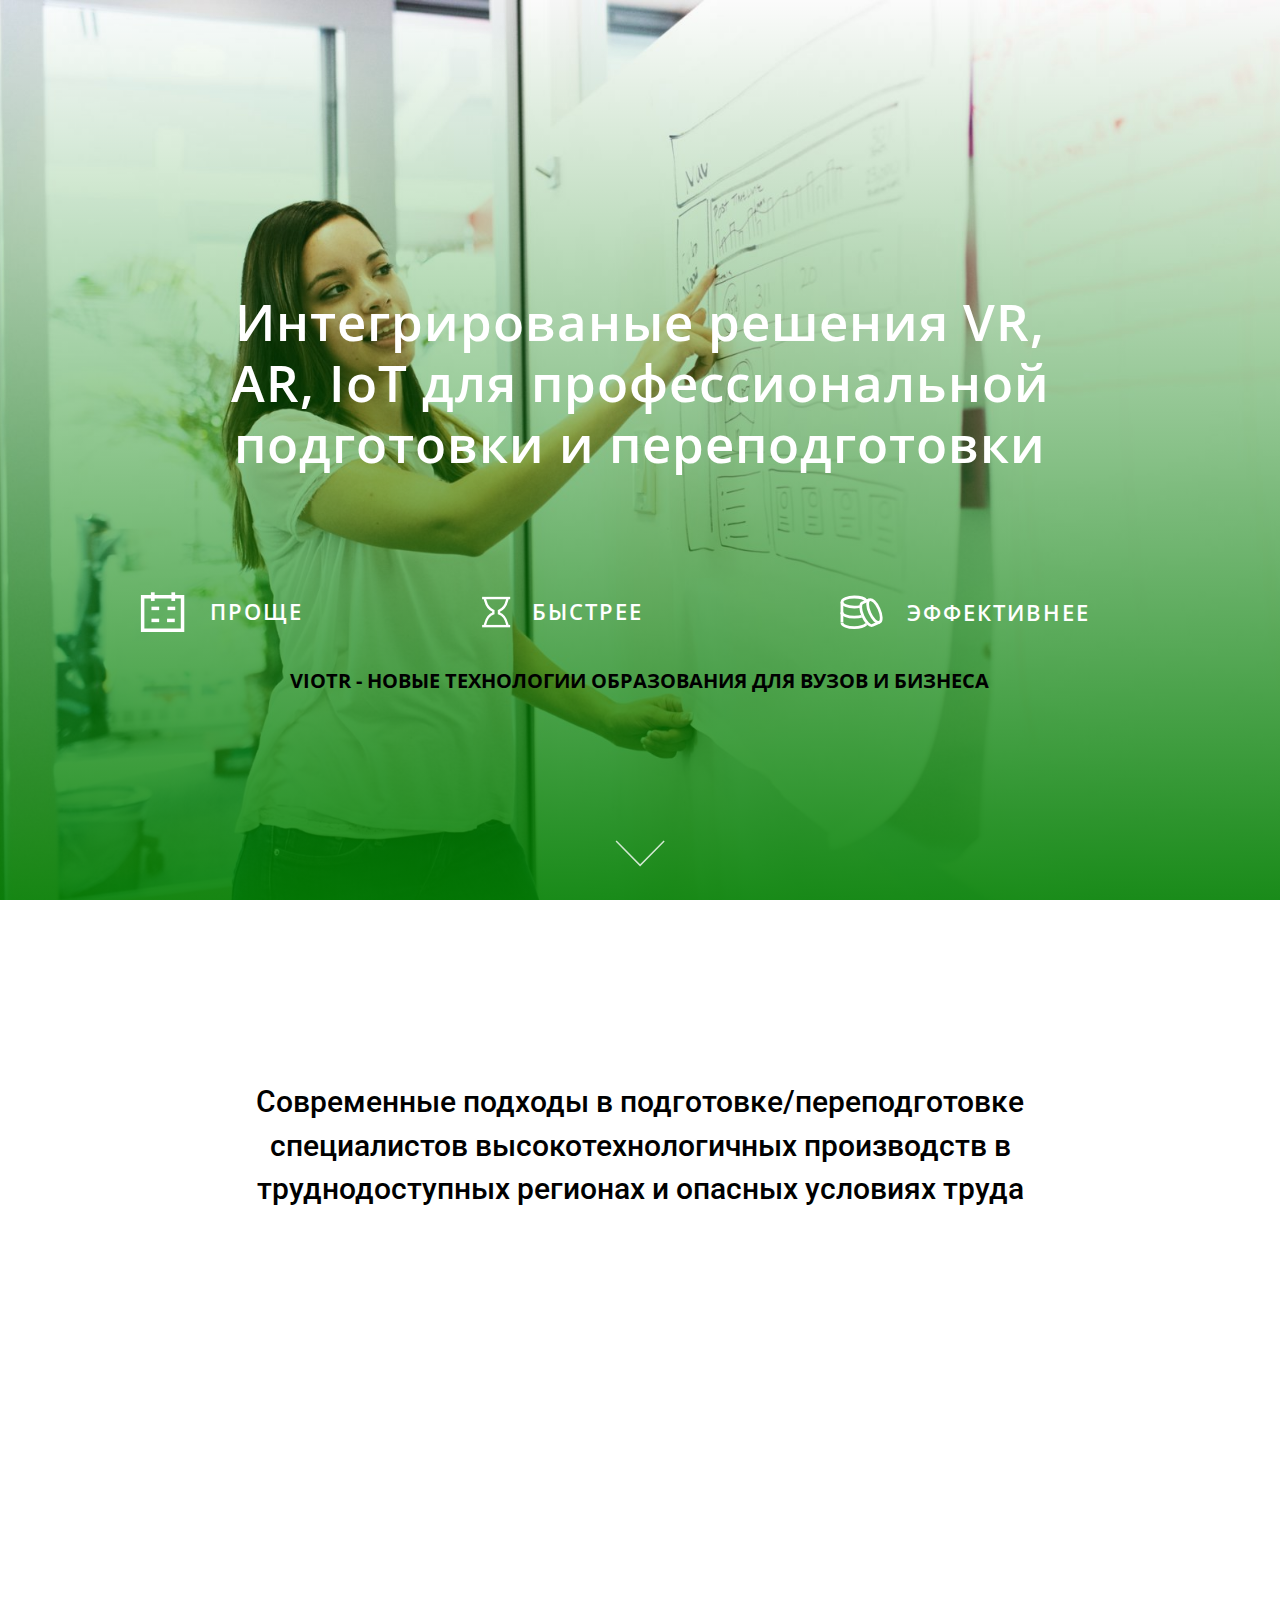
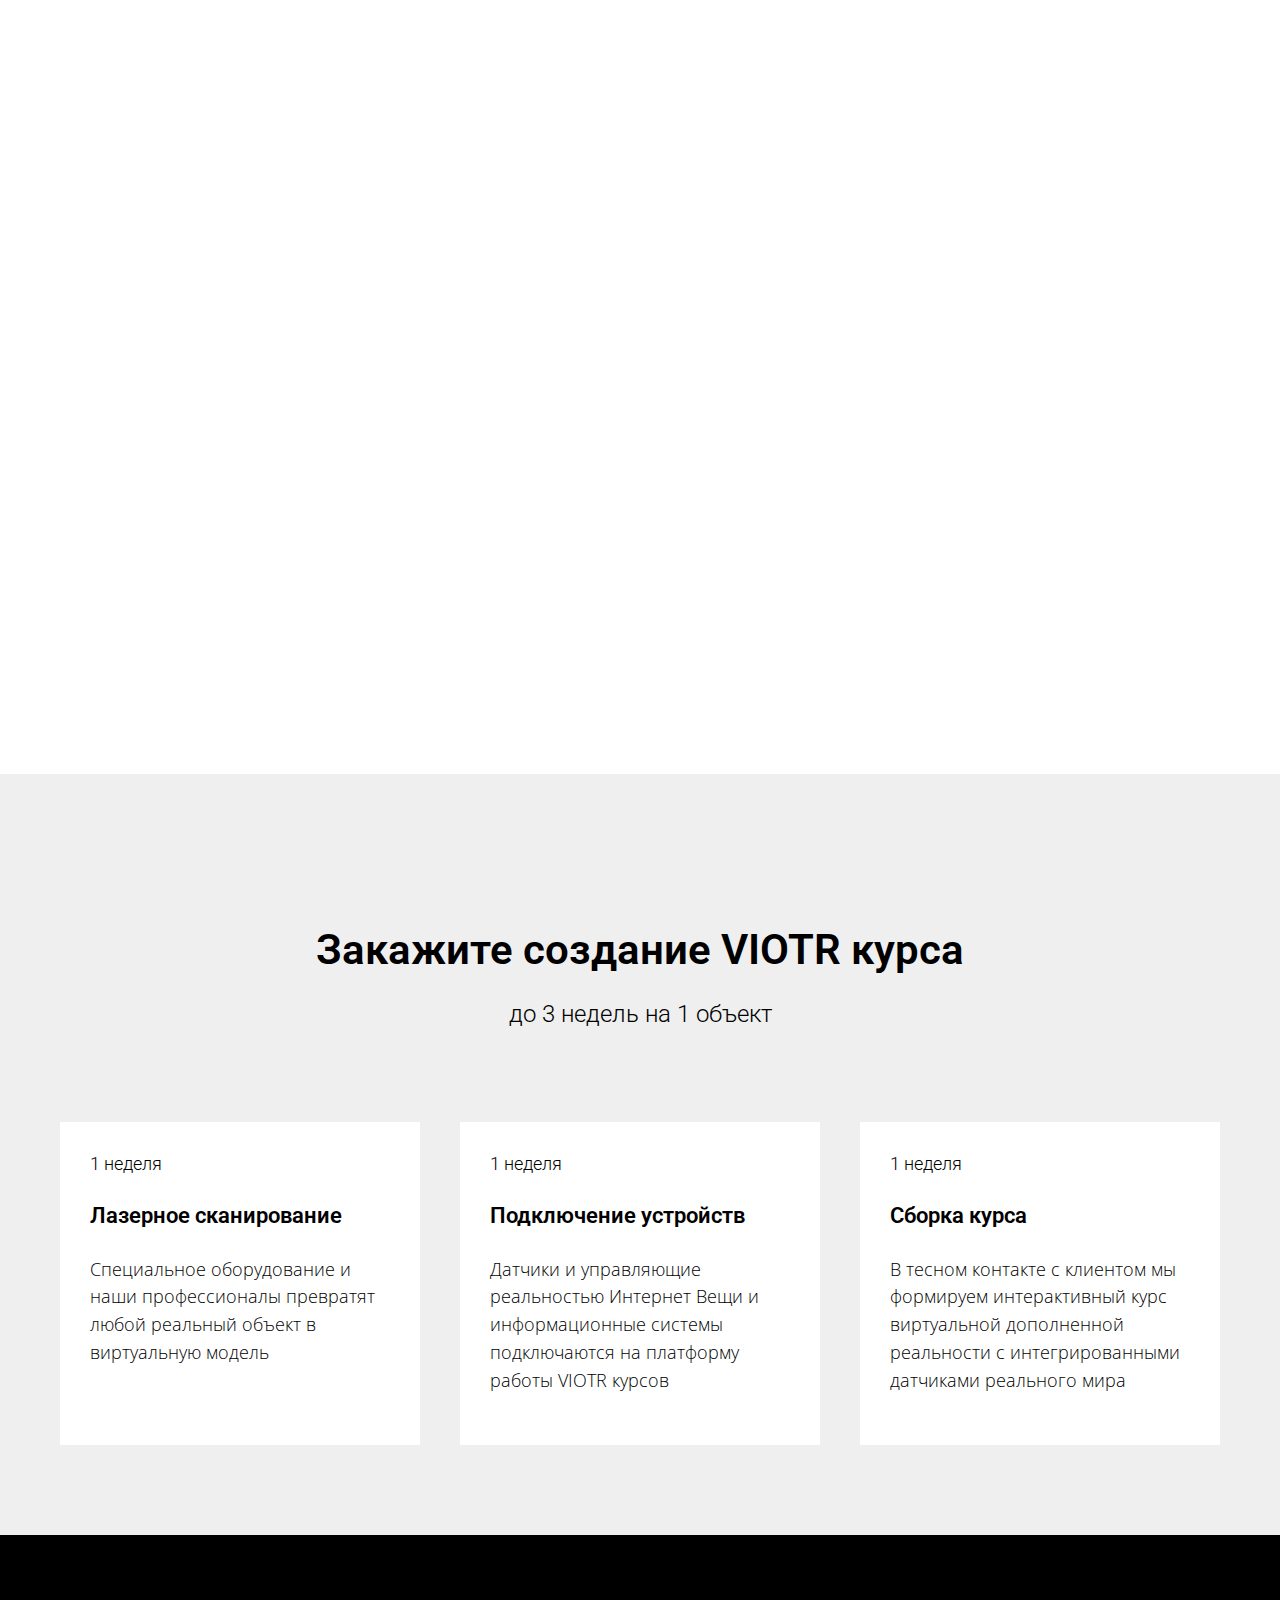
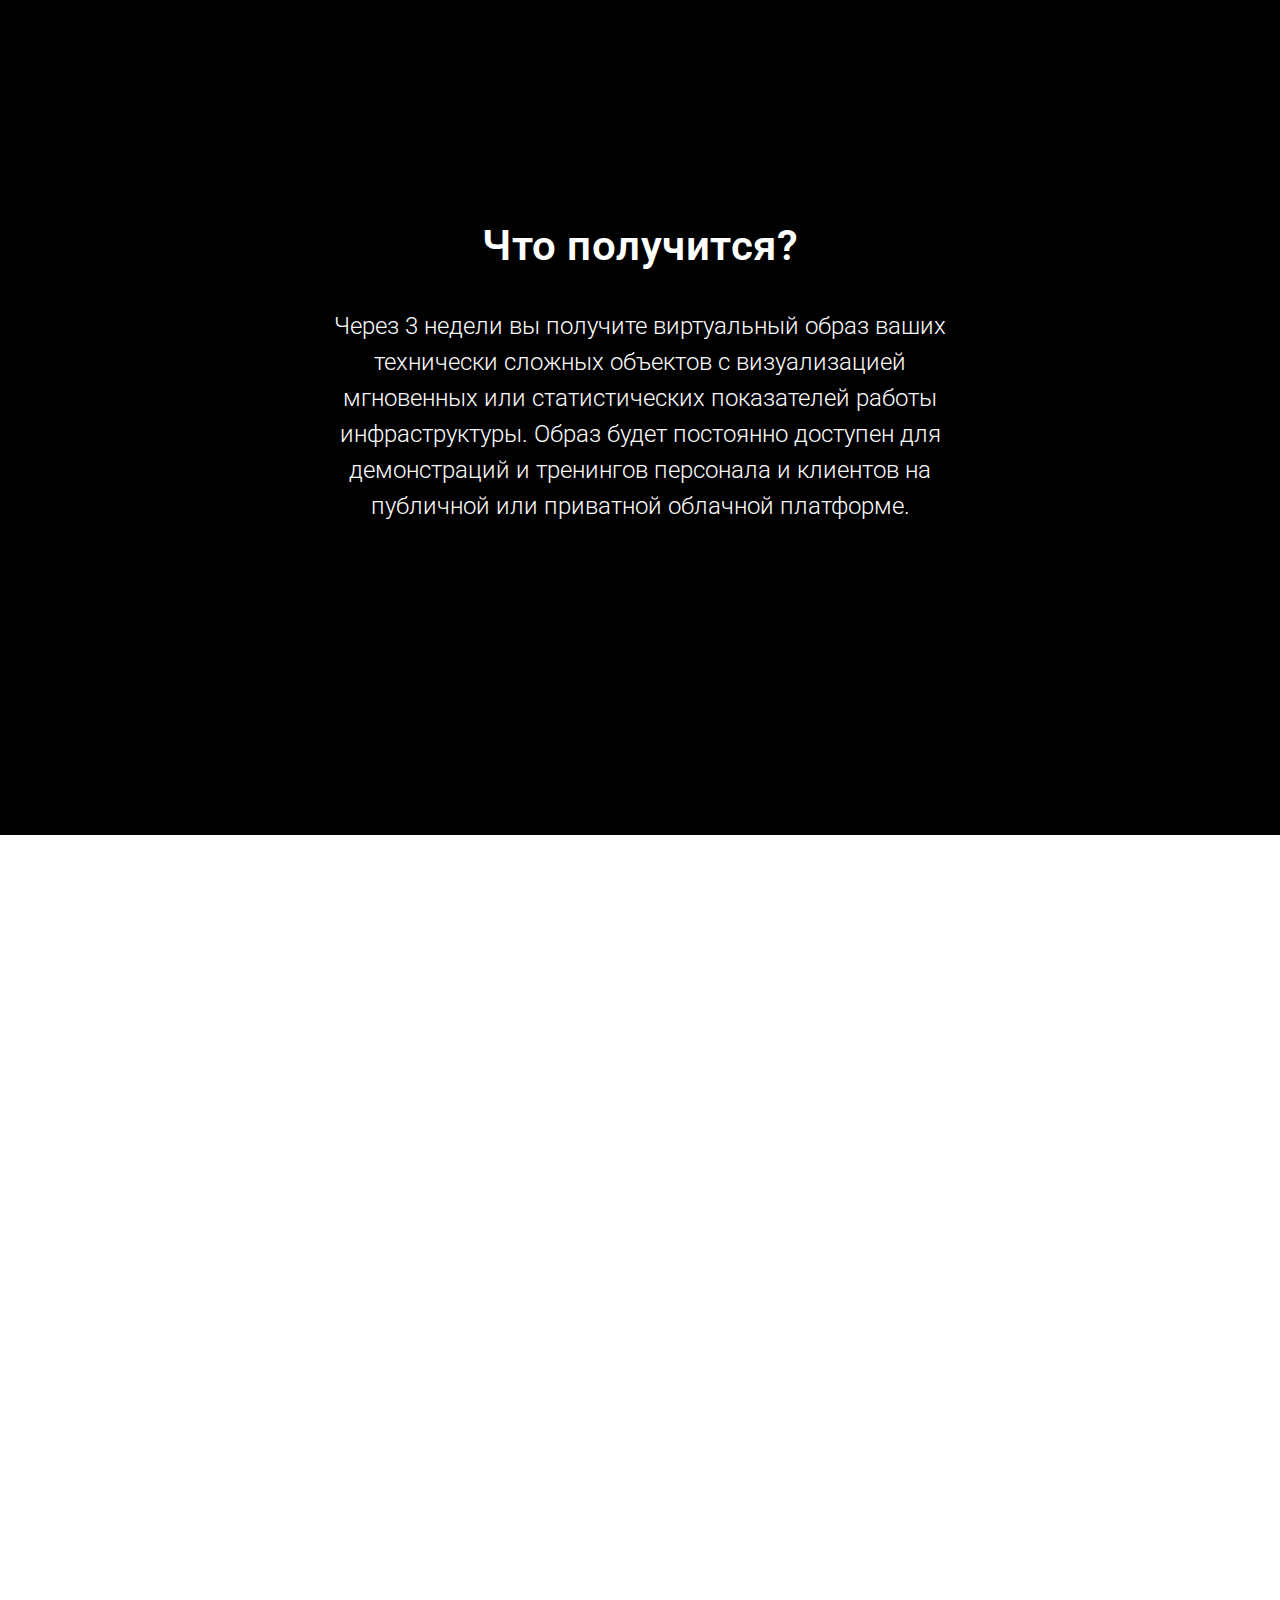
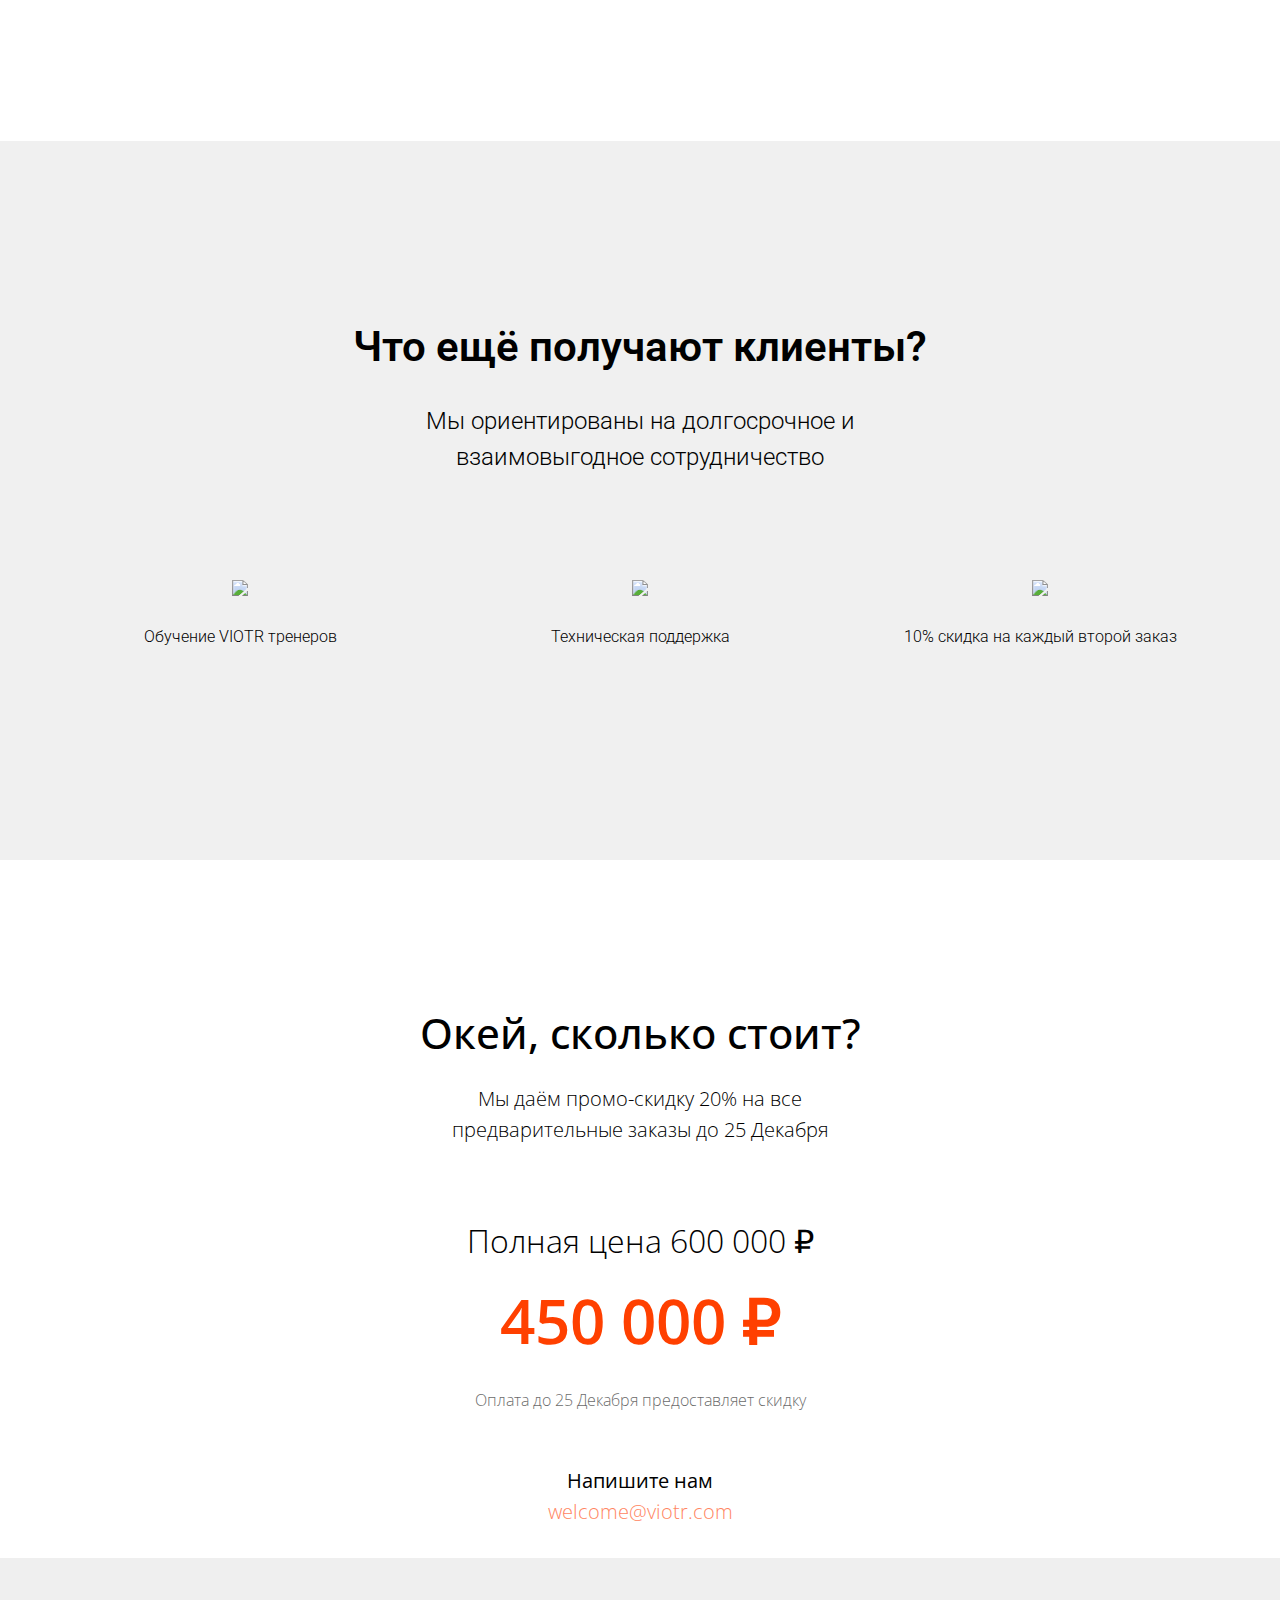
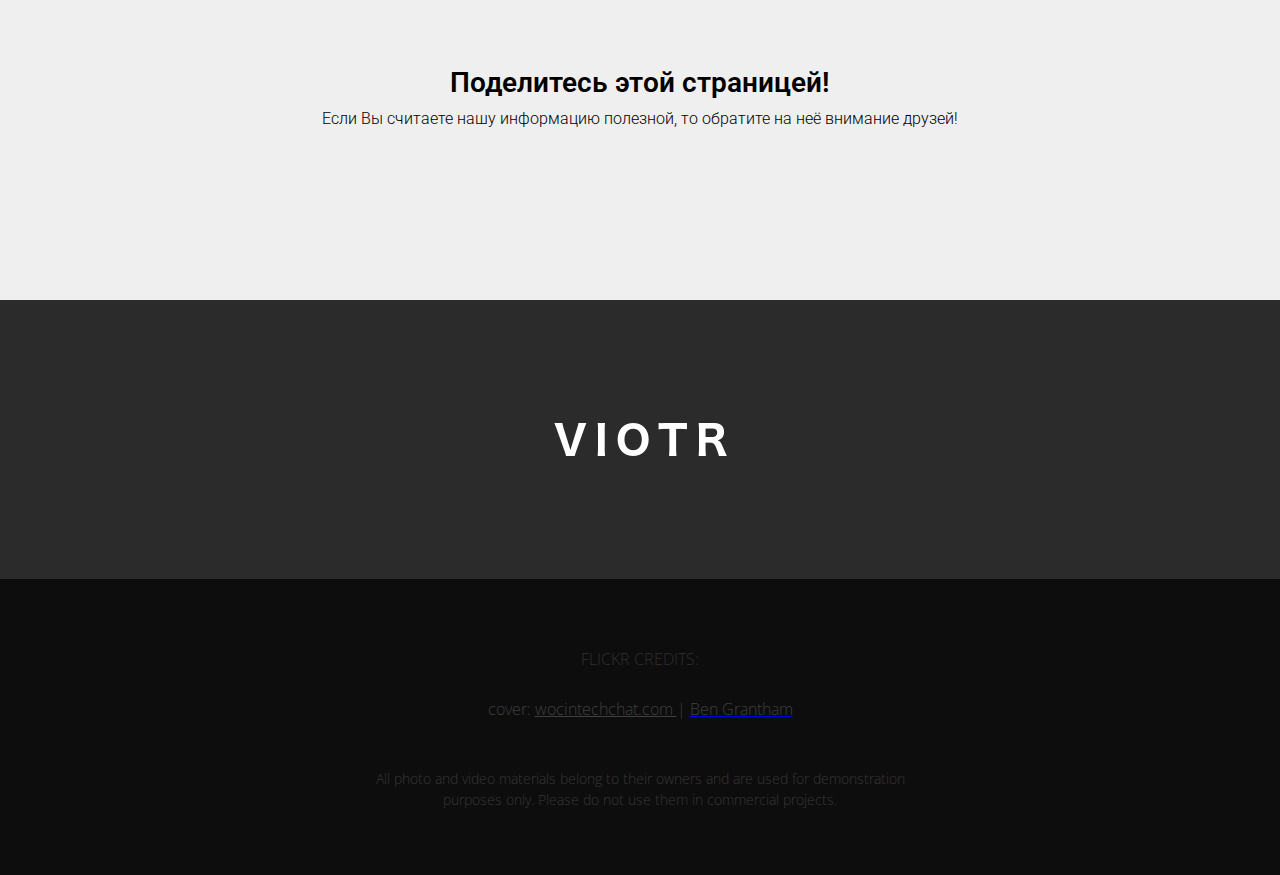
==== index.html @ 1d18e6b0 "background..." ====
<!DOCTYPE html>
<html> 
<head>
<meta charset="utf-8" />
<meta http-equiv="Content-Type" content="text/html; charset=utf-8" />
<meta name="viewport" content="width=device-width, initial-scale=1.0" />
<title>VIOTR.COM - Virtual and Augmented Reality with IoT Monitoring and Management Educational Breakthrough
</title>
<meta property="og:url" content="http://viotr.com" />
<meta property="og:title" content="Virtual and Augmented Reality with IoT Monitoring and Management Educational Breakthrough" />
<meta property="og:description" content="" />
<meta property="og:type" content="website" />
<!-- <meta property="og:image" content="images/tild3239-3135-4533-a636-333531336634__ccoverartboard1copy.png" /> -->
<meta property="fb:app_id" content="257953674358265" />
<meta name="format-detection" content="telephone=no" />
<meta http-equiv="x-dns-prefetch-control" content="on">
<!-- <link rel="dns-prefetch" href="//tilda.ws"> -->
<!-- <link rel="dns-prefetch" href="//static.tildacdn.com"> -->
<meta name="description" content="Virtual and Augmented Reality with IoT Monitoring and Management Educational Breakthrough" />
<!-- <link rel="canonical" href="http://blockchaincampus.net/viotr">  -->
<!-- <link rel="shortcut icon" href="images/tildafavicon.ico" type="image/x-icon" /> -->
<!-- Assets -->
<link rel="stylesheet" href="css/tilda-grid-3.0.min.css" type="text/css" media="all" />
<link rel="stylesheet" href="css/tilda-blocks-2.12.css?t=1510569348" type="text/css" media="all" />
<link rel="stylesheet" href="css/tilda-slds-1.4.min.css" type="text/css" media="all" />
<link rel="stylesheet" href="css/tilda-zoom-2.0.min.css" type="text/css" media="all" />
<link rel="stylesheet" href="css/tilda-animation-1.0.min.css" type="text/css" media="all" />
<link rel="stylesheet" href="css/tilda-slides-1.0.min.css" type="text/css" media="all" />
<script src="js/jquery-1.10.2.min.js">
</script>
<script src="js/tilda-scripts-2.8.min.js">
</script>
<script src="js/tilda-blocks-2.7.js?t=1510569348">
</script>
<script src="js/tilda-slds-1.4.min.js">
</script>
<script src="js/hammer.min.js">
</script>
<script src="js/tilda-zoom-2.0.min.js">
</script>
<script src="js/tilda-animation-1.0.min.js">
</script>
<script src="js/tilda-slides-1.1.min.js">
</script>
<script src="js/tilda-forms-1.0.min.js">
</script>
<script src="js/lazyload-1.3.min.js">
</script>
</head>
<body class="t-body" style="margin:0;">
<!--allrecords-->
<div id="allrecords" class="t-records" data-hook="blocks-collection-content-node" data-tilda-project-id="349318" data-tilda-page-id="1884967" data-tilda-page-alias="viotr" data-tilda-formskey="471b7155236105c34ba135cd2f1d608d" >
<div id="rec37395994" class="r t-rec" style=" " data-animationappear="off" data-record-type="396" >
<!-- T396 -->
<style>#rec37395994 .t396__artboard{min-height: 550px;height: 100vh; background-color: #ffffff;}
		#rec37395994 .t396__filter{min-height: 550px;height: 100vh;
									background-image: -webkit-gradient( linear, left top, left bottom, from(rgba(255,255,255,0)), to(rgba(2,128,2,0.9)) );
									background-image: -webkit-linear-gradient(top, rgba(255,255,255,0), rgba(2,128,2,0.9));background-image: linear-gradient(to bottom, rgba(255,255,255,0), rgba(2,128,2,0.9));}
		#rec37395994 .t396__carrier{min-height: 550px;height: 100vh;background-position: center center;background-attachment: scroll;background-image: url('images/tild6539-3236-4632-b561-646531663732__-__resize__20x__girl.jpg');background-size:cover;background-repeat:no-repeat;}@media screen and (max-width: 1199px){#rec37395994 .t396__artboard{}#rec37395994 .t396__filter{}#rec37395994 .t396__carrier{background-attachment:scroll;}}@media screen and (max-width: 959px){#rec37395994 .t396__artboard{min-height: 860px;}#rec37395994 .t396__filter{min-height: 860px;}#rec37395994 .t396__carrier{min-height: 860px;}}@media screen and (max-width: 639px){#rec37395994 .t396__artboard{min-height: 880px;}#rec37395994 .t396__filter{min-height: 880px;}#rec37395994 .t396__carrier{min-height: 880px;}}@media screen and (max-width: 479px){}#rec37395994 .tn-elem[data-elem-id="1470209944682"]{color:#ffffff;text-align:center;z-index:2;top: calc(50vh - 0px + -67px);left: calc(50% - 415px + 0px);width:830px;}#rec37395994 .tn-elem[data-elem-id="1470209944682"] .tn-atom{color:#ffffff;font-size:51px;font-family:'Open Sans';line-height:1.2;font-weight:600;letter-spacing:1px;background-position:center center;border-color:transparent;border-style:solid;}@media screen and (max-width: 1199px){#rec37395994 .tn-elem[data-elem-id="1470209944682"] .tn-atom{font-size:54px;}}@media screen and (max-width: 959px){#rec37395994 .tn-elem[data-elem-id="1470209944682"] .tn-atom{font-size:34px;line-height:1.15;}}@media screen and (max-width: 639px){#rec37395994 .tn-elem[data-elem-id="1470209944682"] .tn-atom{font-size:32px;}}@media screen and (max-width: 479px){#rec37395994 .tn-elem[data-elem-id="1470209944682"] .tn-atom{font-size:26px;line-height:1.2;}}#rec37395994 .tn-elem[data-elem-id="1470210011265"]{color:#ffffff;z-index:3;top: calc(50vh - 0px + 162.5px);left: calc(50% - 120px + -310px);width:240px;}#rec37395994 .tn-elem[data-elem-id="1470210011265"] .tn-atom{color:#ffffff;font-size:22px;font-family:'Open Sans';line-height:1.35;font-weight:600;letter-spacing:2px;background-position:center center;border-color:transparent;border-style:solid;}@media screen and (max-width: 1199px){#rec37395994 .tn-elem[data-elem-id="1470210011265"]{text-align:center;}#rec37395994 .tn-elem[data-elem-id="1470210011265"] .tn-atom{font-size:20px;line-height:1.55;}}@media screen and (max-width: 959px){#rec37395994 .tn-elem[data-elem-id="1470210011265"] .tn-atom{letter-spacing:1.5px;}}@media screen and (max-width: 639px){#rec37395994 .tn-elem[data-elem-id="1470210011265"] .tn-atom{font-size:18px;letter-spacing:2px;}}@media screen and (max-width: 479px){}#rec37395994 .tn-elem[data-elem-id="1482418422912"]{z-index:8;top: calc(100vh + -33px);left: calc(50% - 25px + 0px);width:50px;}#rec37395994 .tn-elem[data-elem-id="1482418422912"] .tn-atom{opacity:0.8;background-position:center center;border-color:transparent;border-style:solid;}@media screen and (max-width: 1199px){}@media screen and (max-width: 959px){}@media screen and (max-width: 639px){}@media screen and (max-width: 479px){}#rec37395994 .tn-elem[data-elem-id="1482252541921"]{color:#ffffff;z-index:7;top: calc(50vh - 0px + 162.5px);left: calc(50% - 130px + 397px);width:260px;}#rec37395994 .tn-elem[data-elem-id="1482252541921"] .tn-atom{color:#ffffff;font-size:22px;font-family:'Open Sans';line-height:1.5;font-weight:600;letter-spacing:2px;background-position:center center;border-color:transparent;border-style:solid;}@media screen and (max-width: 1199px){#rec37395994 .tn-elem[data-elem-id="1482252541921"]{text-align:center;}#rec37395994 .tn-elem[data-elem-id="1482252541921"] .tn-atom{font-size:20px;line-height:1.55;}}@media screen and (max-width: 959px){#rec37395994 .tn-elem[data-elem-id="1482252541921"] .tn-atom{letter-spacing:1.5px;}}@media screen and (max-width: 639px){#rec37395994 .tn-elem[data-elem-id="1482252541921"] .tn-atom{font-size:18px;letter-spacing:2px;}}@media screen and (max-width: 479px){}#rec37395994 .tn-elem[data-elem-id="1482252370403"]{color:#ffffff;z-index:6;top: calc(50vh - 0px + 161.5px);left: calc(50% - 135px + 27px);width:270px;}#rec37395994 .tn-elem[data-elem-id="1482252370403"] .tn-atom{color:#ffffff;font-size:22px;font-family:'Open Sans';line-height:1.5;font-weight:600;letter-spacing:2px;background-position:center center;border-color:transparent;border-style:solid;}@media screen and (max-width: 1199px){#rec37395994 .tn-elem[data-elem-id="1482252370403"]{text-align:center;}#rec37395994 .tn-elem[data-elem-id="1482252370403"] .tn-atom{font-size:20px;line-height:1.55;}}@media screen and (max-width: 959px){#rec37395994 .tn-elem[data-elem-id="1482252370403"] .tn-atom{letter-spacing:1.5px;}}@media screen and (max-width: 639px){#rec37395994 .tn-elem[data-elem-id="1482252370403"] .tn-atom{font-size:18px;letter-spacing:2px;}}@media screen and (max-width: 479px){}#rec37395994 .tn-elem[data-elem-id="1482424126279"]{color:#ffffff;text-align:center;z-index:10;top: calc(50vh - 0px + -139px);left: calc(50% - 185px + 0px);width:370px;}#rec37395994 .tn-elem[data-elem-id="1482424126279"] .tn-atom{color:#ffffff;font-size:20px;font-family:'Roboto';line-height:1.2;font-weight:300;letter-spacing:3px;background-position:center center;border-color:transparent;border-style:solid;}@media screen and (max-width: 1199px){#rec37395994 .tn-elem[data-elem-id="1482424126279"] .tn-atom{font-size:68px;}}@media screen and (max-width: 959px){#rec37395994 .tn-elem[data-elem-id="1482424126279"] .tn-atom{font-size:68px;line-height:1.15;}}@media screen and (max-width: 639px){#rec37395994 .tn-elem[data-elem-id="1482424126279"] .tn-atom{font-size:32px;}}@media screen and (max-width: 479px){#rec37395994 .tn-elem[data-elem-id="1482424126279"] .tn-atom{font-size:30px;line-height:1.2;}}#rec37395994 .tn-elem[data-elem-id="1482484532950"]{z-index:11;top: calc(50vh - 275px + 408px);left: calc(50% - 600px + 94px);width:58px;}#rec37395994 .tn-elem[data-elem-id="1482484532950"] .tn-atom{background-position:center center;border-color:transparent;border-style:solid;}@media screen and (max-width: 1199px){}@media screen and (max-width: 959px){}@media screen and (max-width: 639px){}@media screen and (max-width: 479px){}#rec37395994 .tn-elem[data-elem-id="1482484766847"]{z-index:12;top: calc(50vh - 275px + 414px);left: calc(50% - 600px + 798px);width:46px;}#rec37395994 .tn-elem[data-elem-id="1482484766847"] .tn-atom{background-position:center center;border-color:transparent;border-style:solid;}@media screen and (max-width: 1199px){}@media screen and (max-width: 959px){}@media screen and (max-width: 639px){}@media screen and (max-width: 479px){}#rec37395994 .tn-elem[data-elem-id="1482484875944"]{z-index:13;top: calc(50vh - 275px + 417px);left: calc(50% - 600px + 436px);width:40px;}#rec37395994 .tn-elem[data-elem-id="1482484875944"] .tn-atom{background-position:center center;border-color:transparent;border-style:solid;}@media screen and (max-width: 1199px){}@media screen and (max-width: 959px){}@media screen and (max-width: 639px){}@media screen and (max-width: 479px){}#rec37395994 .tn-elem[data-elem-id="1510091096378"]{color:#000000;z-index:14;top: calc(50vh - 275px + 490px);left: calc(50% - 600px + 250px);width:720px;}#rec37395994 .tn-elem[data-elem-id="1510091096378"] .tn-atom{color:#000000;font-size:20px;font-family:'Open Sans';line-height:1.55;font-weight:400;background-position:center center;border-color:transparent;border-style:solid;}@media screen and (max-width: 1199px){}@media screen and (max-width: 959px){}@media screen and (max-width: 639px){}@media screen and (max-width: 479px){}
</style> 
<div class='t396'>
<div class="t396__artboard" data-artboard-recid="37395994"	data-artboard-height="550"	data-artboard-height-res-640="860"	data-artboard-height-res-480="880"	data-artboard-height_vh="100"	data-artboard-valign="center"	> 
<div class="t396__carrier t-bgimg" data-artboard-recid="37395994" data-original="images/tild6539-3236-4632-b561-646531663732__girl.jpg">
</div> 
<div class="t396__filter" data-artboard-recid="37395994">
</div> 
<div class='t396__elem tn-elem tn-elem__373959941470209944682' data-elem-id='1470209944682' data-elem-type='text'	data-field-top-value="-67"	data-field-top-res-960-value="-42"	data-field-top-res-640-value="-264"	data-field-top-res-480-value="-254"	data-field-top-res-320-value="-251.5"	data-field-left-value="0"	data-field-left-res-960-value="0"	data-field-left-res-640-value="0"	data-field-left-res-480-value="0"	data-field-left-res-320-value="0"	data-field-width-value="830"	data-field-width-res-960-value="780"	data-field-width-res-640-value="500"	data-field-width-res-480-value="460"	data-field-width-res-320-value="300"	data-field-axisy-value="center"	data-field-axisx-value="center"	data-field-container-value="grid"	data-field-topunits-value=""	data-field-leftunits-value=""	data-field-heightunits-value=""	data-field-widthunits-value="" > 
<div class='tn-atom' field='tn_text_1470209944682' >Интегрированые решения VR, AR, IoT для профессиональной 
<br>подготовки и переподготовки
</div> 
</div> 
<div class='t396__elem tn-elem tn-elem__373959941470210011265' data-elem-id='1470210011265' data-elem-type='text'	data-field-top-value="162.5"	data-field-top-res-960-value="208.5"	data-field-top-res-640-value="-64.5"	data-field-top-res-480-value="-47.5"	data-field-top-res-320-value="255.5"	data-field-left-value="-310"	data-field-left-res-960-value="-350"	data-field-left-res-640-value="0"	data-field-left-res-480-value="1"	data-field-left-res-320-value="0"	data-field-width-value="240"	data-field-width-res-960-value="240"	data-field-width-res-640-value="190"	data-field-width-res-480-value="460"	data-field-width-res-320-value="300"	data-field-axisy-value="center"	data-field-axisx-value="center"	data-field-container-value="grid"	data-field-topunits-value=""	data-field-leftunits-value=""	data-field-heightunits-value=""	data-field-widthunits-value="" > 
<div class='tn-atom' field='tn_text_1470210011265' >ПРОЩЕ
</div> 
</div> 
<div class='t396__elem tn-elem tn-elem__373959941482418422912' data-elem-id='1482418422912' data-elem-type='image'	data-field-top-value="-33"	data-field-top-res-320-value="-39"	data-field-left-value="0"	data-field-left-res-320-value="2"	data-field-width-value="50"	data-field-width-res-320-value="40"	data-field-axisy-value="bottom"	data-field-axisx-value="center"	data-field-container-value="window"	data-field-topunits-value=""	data-field-leftunits-value=""	data-field-heightunits-value=""	data-field-widthunits-value="" > 
<div class='tn-atom' > 
<img class='tn-atom__img t-img' data-original='images/tild3565-3263-4365-a130-313730326634__arrow_w.svg' imgfield='tn_img_1482418422912'> 
</div> 
</div> 
<div class='t396__elem tn-elem tn-elem__373959941482252541921' data-elem-id='1482252541921' data-elem-type='text'	data-field-top-value="162.5"	data-field-top-res-960-value="208.5"	data-field-top-res-640-value="263.5"	data-field-top-res-480-value="271.5"	data-field-top-res-320-value="-33.5"	data-field-left-value="397"	data-field-left-res-960-value="340"	data-field-left-res-640-value="2"	data-field-left-res-480-value="0"	data-field-left-res-320-value="1"	data-field-width-value="260"	data-field-width-res-960-value="260"	data-field-width-res-640-value="460"	data-field-width-res-480-value="460"	data-field-width-res-320-value="300"	data-field-axisy-value="center"	data-field-axisx-value="center"	data-field-container-value="grid"	data-field-topunits-value=""	data-field-leftunits-value=""	data-field-heightunits-value=""	data-field-widthunits-value="" > 
<div class='tn-atom' field='tn_text_1482252541921' >ЭФФЕКТИВНЕЕ
</div> 
</div> 
<div class='t396__elem tn-elem tn-elem__373959941482252370403' data-elem-id='1482252370403' data-elem-type='text'	data-field-top-value="161.5"	data-field-top-res-960-value="208.5"	data-field-top-res-640-value="94.5"	data-field-top-res-480-value="106.5"	data-field-top-res-320-value="99.5"	data-field-left-value="27"	data-field-left-res-960-value="1"	data-field-left-res-640-value="0"	data-field-left-res-480-value="1"	data-field-left-res-320-value="0"	data-field-width-value="270"	data-field-width-res-960-value="240"	data-field-width-res-640-value="330"	data-field-width-res-480-value="460"	data-field-width-res-320-value="300"	data-field-axisy-value="center"	data-field-axisx-value="center"	data-field-container-value="grid"	data-field-topunits-value=""	data-field-leftunits-value=""	data-field-heightunits-value=""	data-field-widthunits-value="" > 
<div class='tn-atom' field='tn_text_1482252370403' >БЫСТРЕЕ
</div> 
</div> 
<div class='t396__elem tn-elem tn-elem__373959941482424126279' data-elem-id='1482424126279' data-elem-type='text'	data-field-top-value="-139"	data-field-top-res-960-value="-22"	data-field-top-res-640-value="-27"	data-field-top-res-480-value="-34"	data-field-top-res-320-value="-32"	data-field-left-value="0"	data-field-left-res-960-value="100"	data-field-left-res-640-value="50"	data-field-left-res-480-value="0"	data-field-left-res-320-value="0"	data-field-width-value="370"	data-field-width-res-960-value="940"	data-field-width-res-640-value="620"	data-field-width-res-480-value="460"	data-field-width-res-320-value="290"	data-field-axisy-value="center"	data-field-axisx-value="center"	data-field-container-value="grid"	data-field-topunits-value=""	data-field-leftunits-value=""	data-field-heightunits-value=""	data-field-widthunits-value="" > 
<div class='tn-atom' field='tn_text_1482424126279' >
</div> 
</div> 
<div class='t396__elem tn-elem tn-elem__373959941482484532950' data-elem-id='1482484532950' data-elem-type='image'	data-field-top-value="408"	data-field-top-res-960-value="408"	data-field-top-res-640-value="278"	data-field-top-res-480-value="308"	data-field-top-res-320-value="328"	data-field-left-value="94"	data-field-left-res-960-value="94"	data-field-left-res-640-value="292"	data-field-left-res-480-value="212"	data-field-left-res-320-value="132"	data-field-width-value="58"	data-field-axisy-value="top"	data-field-axisx-value="left"	data-field-container-value="grid"	data-field-topunits-value=""	data-field-leftunits-value=""	data-field-heightunits-value=""	data-field-widthunits-value="" > 
<div class='tn-atom' > 
<img class='tn-atom__img t-img' data-original='images/tild3463-3832-4765-b064-653266306534__calendar_w.svg' imgfield='tn_img_1482484532950'> 
</div> 
</div> 
<div class='t396__elem tn-elem tn-elem__373959941482484766847' data-elem-id='1482484766847' data-elem-type='image'	data-field-top-value="414"	data-field-top-res-960-value="414"	data-field-top-res-640-value="614"	data-field-top-res-480-value="641"	data-field-top-res-320-value="621"	data-field-left-value="798"	data-field-left-res-960-value="778"	data-field-left-res-640-value="298"	data-field-left-res-480-value="219"	data-field-left-res-320-value="139"	data-field-width-value="46"	data-field-axisy-value="top"	data-field-axisx-value="left"	data-field-container-value="grid"	data-field-topunits-value=""	data-field-leftunits-value=""	data-field-heightunits-value=""	data-field-widthunits-value="" > 
<div class='tn-atom' > 
<img class='tn-atom__img t-img' data-original='images/tild6234-6361-4338-a332-353337663635__pay_w.svg' imgfield='tn_img_1482484766847'> 
</div> 
</div> 
<div class='t396__elem tn-elem tn-elem__373959941482484875944' data-elem-id='1482484875944' data-elem-type='image'	data-field-top-value="417"	data-field-top-res-960-value="417"	data-field-top-res-640-value="457"	data-field-top-res-480-value="481"	data-field-top-res-320-value="475"	data-field-left-value="436"	data-field-left-res-960-value="461"	data-field-left-res-640-value="301"	data-field-left-res-480-value="221"	data-field-left-res-320-value="141"	data-field-width-value="40"	data-field-axisy-value="top"	data-field-axisx-value="left"	data-field-container-value="grid"	data-field-topunits-value=""	data-field-leftunits-value=""	data-field-heightunits-value=""	data-field-widthunits-value="" > 
<div class='tn-atom' > 
<img class='tn-atom__img t-img' data-original='images/tild3635-6233-4130-a132-386461393035__sendclock_w.svg' imgfield='tn_img_1482484875944'> 
</div> 
</div> 
<div class='t396__elem tn-elem tn-elem__373959941510091096378' data-elem-id='1510091096378' data-elem-type='text'	data-field-top-value="490"	data-field-left-value="250"	data-field-width-value="720"	data-field-axisy-value="top"	data-field-axisx-value="left"	data-field-container-value="grid"	data-field-topunits-value=""	data-field-leftunits-value=""	data-field-heightunits-value=""	data-field-widthunits-value="" > 
<div class='tn-atom' field='tn_text_1510091096378' >
<strong>VIOTR - НОВЫЕ ТЕХНОЛОГИИ ОБРАЗОВАНИЯ ДЛЯ ВУЗОВ И БИЗНЕСА
</strong>
</div> 
</div> 
</div> 
</div> 
<script>$( document ).ready(function() { t396_init('37395994');
});
</script>
<!-- /T396 -->
</div>
<div id="rec37395995" class="r t-rec t-rec_pt_180 t-rec_pb_90" style="padding-top:180px;padding-bottom:90px; " data-record-type="474" >
<!-- T474 -->
<div class="t474"> 
<div class="t-container t-align_center"> 
<div class="t-col t-col_10 t-prefix_1"> 
<div class="t474__descr t-descr t-descr_xxxl t-margin_auto" field="descr" style="color:#000000;font-weight:500;">Современные подходы в подготовке/переподготовке специалистов высокотехнологичных производств в труднодоступных регионах и опасных условиях труда
</div> 
</div> 
</div>
</div>
</div>
<div id="rec37395996" class="r t-rec t-rec_pt_0 t-rec_pb_210" style="padding-top:0px;padding-bottom:210px; " data-record-type="490" >
<!-- t490 -->
<div class="t490">
<div class="t-container"> 
<div class="t490__col t-col t-col_4 t-align_center t-item"> 
<img src="images/tild6235-3030-4261-b661-323334343538__-__empty__check.svg" data-original="images/tild6235-3030-4261-b661-323334343538__check.svg" class="t490__img t-img" imgfield="li_img__1476968690512" style="width:60px;" /> 
<div class="t490__wrappercenter "> 
<div class="t-descr t-descr_xs" style="" field="li_descr__1476968690512">Обучение персонала работе на новом оборудовании
</div> 
</div> 
</div> 
<div class="t490__col t-col t-col_4 t-align_center t-item"> 
<img src="images/tild6330-3765-4533-b337-313430343865__-__empty__check.svg" data-original="images/tild6330-3765-4533-b337-313430343865__check.svg" class="t490__img t-img" imgfield="li_img__1476968700508" style="width:60px;" /> 
<div class="t490__wrappercenter "> 
<div class="t-descr t-descr_xs" style="" field="li_descr__1476968700508">Вхождение новичков в детали работы на местах до перемещения на удалённый или опасный объект
</div> 
</div> 
</div> 
<div class="t490__col t-col t-col_4 t-align_center t-item"> 
<img src="images/tild6465-6661-4434-b034-613066323031__-__empty__check.svg" data-original="images/tild6465-6661-4434-b034-613066323031__check.svg" class="t490__img t-img" imgfield="li_img__1476968722790" style="width:60px;" /> 
<div class="t490__wrappercenter "> 
<div class="t-descr t-descr_xs" style="" field="li_descr__1476968722790">Отработка действий при внештатных ситуациях
</div> 
</div> 
</div>
</div>
</div>
</div>
<div id="rec37395997" class="r t-rec" style=" " data-record-type="543" >
<!-- T543 -->
<!-- cover -->
<div class="t-cover" id="recorddiv37395997" bgimgfield="img" style="height:700px; background-image:url('images/tild3939-6434-4363-b636-636339653338__-__resize__20x__302828_apple_stivdzh.jpg');" >
<div class="t-cover__carrier" id="coverCarry37395997" data-content-cover-id="37395997" data-content-cover-bg="images/tild3939-6434-4363-b636-636339653338__302828_apple_stivdzh.jpg" data-content-cover-height="700px" data-content-cover-parallax="" style="background-image:url('');height:700px;background-attachment:scroll; ">
</div> 
<div class="t-cover__filter" style="height:700px;background-image: -moz-linear-gradient(top, rgba(0,0,0,0.0), rgba(0,0,0,0.0));background-image: -webkit-linear-gradient(top, rgba(0,0,0,0.0), rgba(0,0,0,0.0));background-image: -o-linear-gradient(top, rgba(0,0,0,0.0), rgba(0,0,0,0.0));background-image: -ms-linear-gradient(top, rgba(0,0,0,0.0), rgba(0,0,0,0.0));background-image: linear-gradient(top, rgba(0,0,0,0.0), rgba(0,0,0,0.0));filter: progid:DXImageTransform.Microsoft.gradient(startColorStr='#fe000000', endColorstr='#fe000000');">
</div>
<div class="t543">
<div class="t-container">
<div class="t-col t-col_5 "> 
<div class="t-cover__wrapper t-valign_middle" style="height:;"> 
<div data-hook-content="covercontent"> 
<div class="t543__wrapper t543__wrapper_desktop"> 
<div class="t543__textwrapper t-align_left"> 
<div class="t543__title t-name t-name_xl t543__bottommargin_sm " field="title" style="">Стив Джобс
</div> 
<div class="t543__descr t-descr t-descr_xs t543__bottommargin_lg " field="descr" style="">Основатель компании Apple
</div> 
<div class="t543__text t-text t-text_sm " field="text" style="">Компьютер выполняет очень простые операции – берет число, прибавляет к другому числу, сравнивает результат с третьим числом – но выполняет их со скоростью, скажем, 1 000 000 в секунду. 
<br />На скорости 1 000 000 операций в секунду результаты больше напоминают магию.
</div> 
</div> 
</div> 
</div> 
</div> 
</div> 
</div>
</div> 
</div> 
<div class="t543_mobile">
<div class="t-container"> 
<div class="t-col t-col_12"> 
<div class="t543__wrapper t-align_left"> 
<div class="t543__title t-heading t-heading_lg t543__bottommargin_sm " field="title" style="">Стив Джобс
</div> 
<div class="t543__descr t-descr t-descr_sm t543__bottommargin_lg " field="descr" style="">Основатель компании Apple
</div> 
<div class="t543__text t-text t-text_sm " field="text" style="">Компьютер выполняет очень простые операции – берет число, прибавляет к другому числу, сравнивает результат с третьим числом – но выполняет их со скоростью, скажем, 1 000 000 в секунду. 
<br />На скорости 1 000 000 операций в секунду результаты больше напоминают магию.
</div> 
</div> 
</div>
</div>
</div>
<style>@media screen and (max-width: 960px){
#rec37395997 .t-cover, #rec37395997 .t-cover__carrier, #rec37395997 .t-cover__filter{ height: 500px !important;
}
}
@media screen and (max-width: 640px){
#rec37395997 .t-cover, #rec37395997 .t-cover__carrier, #rec37395997 .t-cover__filter{ height: 360px !important;
}
}
@media screen and (max-width: 480px){
#rec37395997 .t-cover, #rec37395997 .t-cover__carrier, #rec37395997 .t-cover__filter{ height: 240px !important;
}
} 
</style>
</div>
<div id="rec37395999" class="r t-rec t-rec_pt_150 t-rec_pb_90" style="padding-top:150px;padding-bottom:90px;background-color:#efefef; " data-record-type="517" data-bg-color="#efefef">
<!-- T517 -->
<div class="t517">
<div class="t-section__container t-container">
<div class="t-col t-col_12">
<div class="t-section__topwrapper t-align_center">
<div class="t-section__title t-title t-title_xs" field="btitle">Закажите создание VIOTR курса
</div>
<div class="t-section__descr t-descr t-descr_xl t-margin_auto" field="bdescr">до 3 недель на 1 объект
</div>
</div>
</div>
</div>
<div class="t-container">
<div class="t517__row "> 
<div class="t517__col t-col t-col_4">
<div class="t517__innercol" style=" ">
<div class="t517__col-wrapper">
<div class="t517__sectioninfowrapper">
<div class="t-name t-name_sm t517__bottommargin" style="font-weight:300;" field="li_time__1477264508360">1 неделя
</div>
<div class="t-name t-name_lg t517__bottommargin" style="" field="li_title__1477264508360">Лазерное сканирование
</div>
<div class="t-text t-text_sm" style="" field="li_text__1477264508360">Специальное оборудование и наши профессионалы превратят любой реальный объект в виртуальную модель
</div>
</div>
</div>
</div>
</div>
<div class="t517__col t-col t-col_4">
<div class="t517__innercol" style=" ">
<div class="t517__col-wrapper">
<div class="t517__sectioninfowrapper">
<div class="t-name t-name_sm t517__bottommargin" style="font-weight:300;" field="li_time__1477264516069">1 неделя
</div>
<div class="t-name t-name_lg t517__bottommargin" style="" field="li_title__1477264516069">Подключение устройств
</div>
<div class="t-text t-text_sm" style="" field="li_text__1477264516069">Датчики и управляющие реальностью Интернет Вещи и информационные системы подключаются на платформу работы VIOTR курсов
</div>
</div>
</div>
</div>
</div>
<div class="t517__col t-col t-col_4">
<div class="t517__innercol" style=" ">
<div class="t517__col-wrapper">
<div class="t517__sectioninfowrapper">
<div class="t-name t-name_sm t517__bottommargin" style="font-weight:300;" field="li_time__1477265741974">1 неделя
</div>
<div class="t-name t-name_lg t517__bottommargin" style="" field="li_title__1477265741974">Сборка курса
</div>
<div class="t-text t-text_sm" style="" field="li_text__1477265741974">В тесном контакте с клиентом мы формируем интерактивный курс виртуальной дополненной реальности с интегрированными датчиками реального мира
</div>
</div>
</div>
</div>
</div> 
</div>
</div>
</div>
<script type="text/javascript"> $(document).ready(function() { t517_unifyHeights('37395999'); }); var t517__doResize; $(window).resize(function(){ clearTimeout(t517__doResize); t517__doResize = setTimeout(function() { t517_unifyHeights('37395999'); }, 200); }); $(window).load(function() { t517_unifyHeights('37395999'); }); $('.t517').bind('displayChanged',function(){ t517_unifyHeights('37395999'); });
</script>
</div>
<div id="rec37396000" class="r t-rec" style=" " data-animationappear="off" data-record-type="18" >
<!-- cover -->
<div class="t-cover" id="recorddiv37396000" bgimgfield="img" style="height:100vh; background-image:url('images/tild6533-3933-4134-a464-613438303164__-__resize__20x__VIOTR.png');" >
<div class="t-cover__carrier" id="coverCarry37396000" data-content-cover-id="37396000" data-content-cover-bg="images/tild6533-3933-4134-a464-613438303164__viotr.png" data-content-cover-height="100vh" data-content-cover-parallax="fixed" style="background-image:url('');height:100vh; ">
</div> 
<div class="t-cover__filter" style="height:100vh;background-image: -moz-linear-gradient(top, rgba(250,245,245,0.0), rgba(250,245,245,0.0));background-image: -webkit-linear-gradient(top, rgba(250,245,245,0.0), rgba(250,245,245,0.0));background-image: -o-linear-gradient(top, rgba(250,245,245,0.0), rgba(250,245,245,0.0));background-image: -ms-linear-gradient(top, rgba(250,245,245,0.0), rgba(250,245,245,0.0));background-image: linear-gradient(top, rgba(250,245,245,0.0), rgba(250,245,245,0.0));filter: progid:DXImageTransform.Microsoft.gradient(startColorStr='#fefaf5f5', endColorstr='#fefaf5f5');">
</div>
<div class="t-container"> 
<div class="t-col t-col_12 ">
<div class="t-cover__wrapper t-valign_middle" style="height:100vh;"> 
<div class="t001 t-align_center"> 
<div class="t001__wrapper" data-hook-content="covercontent"> 
<div class="t001__title t-title t-title_xl" style="color:#ffffff;font-size:42px;" field="title">Что получится?
</div> 
<div class="t001__descr t-descr t-descr_xl t001__descr_center" style="color:#fcfcfc;" field="descr">Через 3 недели вы получите виртуальный образ ваших технически сложных объектов с визуализацией 
<br />мгновенных или статистических показателей работы инфраструктуры. Образ будет постоянно доступен для демонстраций и тренингов персонала и клиентов на публичной или приватной облачной платформе.
</div> 
<span class="space">
</span> 
</div> 
</div> 
</div> 
</div> 
</div> 
</div> 
</div>
<div id="rec37396001" class="r t-rec t-rec_pt_165 t-rec_pb_165" style="padding-top:165px;padding-bottom:165px; " data-record-type="511" >
<!-- t511 -->
<div class="t511">
<div class="t-section__container t-container">
<div class="t-col t-col_12">
<div class="t-section__topwrapper t-align_center">
<div class="t-section__title t-title t-title_xs" field="btitle">
<strong>Что мы думаем скажут о наших курсах
</strong>
</div>
</div>
</div>
</div> 
<div class="t-slides"> 
<div class="t-container t-slides__main"> 
<div class="t-slides__container t-width t-width_8 t-margin_auto"> 
<div class="t-slides__items-wrapper t-slides_animated-none t-slides__witharrows" data-slider-transition="300" data-auto-correct-mobile-width="false" > 
<div class="t-slides__item t-slides__item_active" data-slide-index="1"> 
<div class="t-slides__wrapper t-align_center"> 
<div class="t511__bgimg t511__img_circle t-bgimg " data-animate-order="1" data-original="images/tild3036-6265-4330-b236-356466363064__3ab4952c769242459018d1b52eb16798.jpg" bgimgfield="li_img__1478014691630" style=" background-image: url('images/tild3036-6265-4330-b236-356466363064__-__resize__20x__3ab4952c769242459018d1b52eb16798.jpg');" >
</div> 
<div class="t511__text t-text t-text_md " field="li_text__1478014691630" data-animate-order="2" data-animate-delay="0.3" style="">Это гениально! Я оказалась в атмосфере нашей новосибирской станции прямо из Петербурга. Это позволило мне пройти практику управления, подготовится и уверенно действовать на месте сразу после перелёта.
</div> 
<div class="t511__title t-name t-name_lg " field="li_title__1478014691630" data-animate-order="3" data-animate-delay="0.3" style="">Мария Каделаки
</div> 
<div class="t511__descr t-descr t-descr_xxs " field="li_descr__1478014691630" data-animate-order="4" data-animate-delay="0.2" style="">Менеджер автономной станции перекачки
</div> 
</div> 
</div> 
<div class="t-slides__item " data-slide-index="2"> 
<div class="t-slides__wrapper t-align_center"> 
<div class="t511__bgimg t511__img_circle t-bgimg " data-animate-order="1" data-original="images/tild3433-6336-4166-a539-373338363439__6.jpg" bgimgfield="li_img__1478014727987" style=" background-image: url('images/tild3433-6336-4166-a539-373338363439__-__resize__20x__6.jpg');" >
</div> 
<div class="t511__text t-text t-text_md " field="li_text__1478014727987" data-animate-order="2" data-animate-delay="0.3" style="">Большое спасибо! Мне и моим коллегам стало намного проще ехать в командировку. Наша подготовка длилась всего два дня и мы получили настоящее удовольствие от работы, когда приехали на объект.
</div> 
<div class="t511__title t-name t-name_lg " field="li_title__1478014727987" data-animate-order="3" data-animate-delay="0.3" style="">Кристина Роперс
</div> 
<div class="t511__descr t-descr t-descr_xxs " field="li_descr__1478014727987" data-animate-order="4" data-animate-delay="0.2" style="">Директор по добыче природных углеводородов
</div> 
</div> 
</div> 
<div class="t-slides__item " data-slide-index="3"> 
<div class="t-slides__wrapper t-align_center"> 
<div class="t511__bgimg t511__img_circle t-bgimg " data-animate-order="1" data-original="images/tild3638-3038-4433-b735-626639653964__09w.jpg" bgimgfield="li_img__1478014761774" style=" background-image: url('images/tild3638-3038-4433-b735-626639653964__-__resize__20x__09w.jpg');" >
</div> 
<div class="t511__text t-text t-text_md " field="li_text__1478014761774" data-animate-order="2" data-animate-delay="0.3" style="">Я прошла обучение вместе с коллегами и была в шоке от реалистичности и скорости обучения, которое обеспечивалось погружением в виртуальную и дополненную реальность. Супер!
</div> 
<div class="t511__title t-name t-name_lg " field="li_title__1478014761774" data-animate-order="3" data-animate-delay="0.3" style="">Сара Иванова
</div> 
<div class="t511__descr t-descr t-descr_xxs " field="li_descr__1478014761774" data-animate-order="4" data-animate-delay="0.2" style="">Директор по персоналу сети промышленных предприятий
</div> 
</div> 
</div> 
<div class="t-slides__item " data-slide-index="4"> 
<div class="t-slides__wrapper t-align_center"> 
<div class="t511__bgimg t511__img_circle t-bgimg " data-animate-order="1" data-original="images/tild3063-3835-4265-b731-326434343065__10m.jpg" bgimgfield="li_img__1478014798002" style=" background-image: url('images/tild3063-3835-4265-b731-326434343065__-__resize__20x__10m.jpg');" >
</div> 
<div class="t511__text t-text t-text_md " field="li_text__1478014798002" data-animate-order="2" data-animate-delay="0.3" style="">Думаю, это будущее и оно уже наступило. После такого обучения я на 100% готов к работе и чувствую, что готов освоить ещё набор профессий, который может пригодится в безлюдных местах, где находится наш промышленный объект. 
</div> 
<div class="t511__title t-name t-name_lg " field="li_title__1478014798002" data-animate-order="3" data-animate-delay="0.3" style="">Алексей Фёдоров
</div> 
<div class="t511__descr t-descr t-descr_xxs " field="li_descr__1478014798002" data-animate-order="4" data-animate-delay="0.2" style="">Медик экстремальных условий, герой георазведки
</div> 
</div> 
</div> 
</div> 
</div> 
<div class="t-slides__bullet_wrapper "> 
<div class="t-slides__bullet t-slides__bullet_active" style="background-color:#ff4000;" data-slide-bullet-for="1">
</div> 
<div class="t-slides__bullet " style="background-color:#ff4000;" data-slide-bullet-for="2">
</div> 
<div class="t-slides__bullet " style="background-color:#ff4000;" data-slide-bullet-for="3">
</div> 
<div class="t-slides__bullet " style="background-color:#ff4000;" data-slide-bullet-for="4">
</div> 
</div> 
<div class="t-slides__arrow_container"> 
<div class="t-slides__arrow_wrapper t-slides__arrow_wrapper-left" data-slide-direction="left"> 
<div class="t-slides__arrow t-slides__arrow-left"> 
<div class=" t-slides__arrow_body-light t-slides__arrow_body t-slides__arrow_body-left" style="border-color:#ff4000;">
</div> 
</div> 
</div> 
<div class="t-slides__arrow_wrapper t-slides__arrow_wrapper-right" data-slide-direction="right"> 
<div class="t-slides__arrow t-slides__arrow-right"> 
<div class=" t-slides__arrow_body-light t-slides__arrow_body t-slides__arrow_body-right" style="border-color:#ff4000;">
</div> 
</div> 
</div> 
</div> 
</div>
</div>
</div>
<script type="text/javascript"> $(document).ready(function() { t_slidesInit('37396001'); var el = $('#rec37396001'); var t511arrow = el.find('.t-slides__arrow'); t511arrow.click(function(e) { if (window.lazy == 'y') { t_lazyload_update(); } }); var fireRefreshEventOnWindow = function () { var evt = document.createEvent("HTMLEvents"); evt.initEvent('resize', true, false); window.dispatchEvent(evt); }; $('.t511').bind('displayChanged',function(){ fireRefreshEventOnWindow(); }); }); 
</script>
</div>
<div id="rec37396002" class="r t-rec t-rec_pt_180 t-rec_pb_210" style="padding-top:180px;padding-bottom:210px;background-color:#f0f0f0; " data-record-type="490" data-bg-color="#f0f0f0">
<!-- t490 -->
<div class="t490">
<div class="t-section__container t-container">
<div class="t-col t-col_12">
<div class="t-section__topwrapper t-align_center">
<div class="t-section__title t-title t-title_xs" field="btitle">Что ещё получают клиенты?
</div>
<div class="t-section__descr t-descr t-descr_xl t-margin_auto" field="bdescr">Мы ориентированы на долгосрочное и взаимовыгодное сотрудничество
</div>
</div>
</div>
</div>
<div class="t-container"> 
<div class="t490__col t-col t-col_4 t-align_center t-item"> 
<img src="images/lib__tildaicon__31346266-6632-4638-b736-393365313763__-__empty__beautysalon_quality.svg" data-original="images/lib__tildaicon__31346266-6632-4638-b736-393365313763__beautysalon_quality.svg" class="t490__img t-img" imgfield="li_img__1476968690512" style="width:60px;" /> 
<div class="t490__wrappercenter "> 
<div class="t-descr t-descr_xs" style="" field="li_descr__1476968690512">Обучение VIOTR тренеров 
</div> 
</div> 
</div> 
<div class="t490__col t-col t-col_4 t-align_center t-item"> 
<img src="images/lib__tildaicon__39643966-6435-4563-a565-643134633561__-__empty__webinar_mail.svg" data-original="images/lib__tildaicon__39643966-6435-4563-a565-643134633561__webinar_mail.svg" class="t490__img t-img" imgfield="li_img__1476968700508" style="width:60px;" /> 
<div class="t490__wrappercenter "> 
<div class="t-descr t-descr_xs" style="" field="li_descr__1476968700508">Техническая поддержка
</div> 
</div> 
</div> 
<div class="t490__col t-col t-col_4 t-align_center t-item"> 
<img src="images/lib__tildaicon__61383438-6463-4239-a365-356337613237__-__empty__touragency_discount.svg" data-original="images/lib__tildaicon__61383438-6463-4239-a365-356337613237__touragency_discount.svg" class="t490__img t-img" imgfield="li_img__1476968722790" style="width:60px;" /> 
<div class="t490__wrappercenter "> 
<div class="t-descr t-descr_xs" style="" field="li_descr__1476968722790">10% скидка на каждый второй заказ
</div> 
</div> 
</div>
</div>
</div>
</div>
<div id="rec37396003" class="r t-rec" style=" " data-record-type="215" >
<a name="pay" style="font-size:0;">
</a>
</div>
<div id="rec37396004" class="r t-rec t-rec_pt_120 t-rec_pb_150" style="padding-top:120px;padding-bottom:15px; " data-animationappear="off" data-record-type="396" >
<!-- T396 -->
<style>#rec37396004 .t396__artboard{height: 470px;background-color: #ffffff;}#rec37396004 .t396__filter{height: 470px;}#rec37396004 .t396__carrier{height: 470px;background-position: center center;background-attachment: scroll;background-size:cover;background-repeat:no-repeat;}@media screen and (max-width: 1199px){#rec37396004 .t396__artboard{}#rec37396004 .t396__filter{}#rec37396004 .t396__carrier{background-attachment:scroll;}}@media screen and (max-width: 959px){}@media screen and (max-width: 639px){}@media screen and (max-width: 479px){#rec37396004 .t396__artboard{height: 470px;}#rec37396004 .t396__filter{height: 470px;}#rec37396004 .t396__carrier{height: 470px;}}#rec37396004 .tn-elem[data-elem-id="1470233923389"]{color:#000000;text-align:center;z-index:6;top: 243px;left: calc(50% - 600px + 420px);width:360px;}#rec37396004 .tn-elem[data-elem-id="1470233923389"] .tn-atom{color:#000000;font-size:32px;font-family:'Open Sans';line-height:1.15;font-weight:300;background-position:center center;border-color:transparent;border-style:solid;}@media screen and (max-width: 1199px){}@media screen and (max-width: 959px){}@media screen and (max-width: 639px){#rec37396004 .tn-elem[data-elem-id="1470233923389"] .tn-atom{font-size:26px;}}@media screen and (max-width: 479px){#rec37396004 .tn-elem[data-elem-id="1470233923389"] .tn-atom{font-size:26px;}}#rec37396004 .tn-elem[data-elem-id="1482245155018"]{color:#ff4000;text-align:center;z-index:7;top: 292px;left: calc(50% - 600px + 420px);width:360px;}#rec37396004 .tn-elem[data-elem-id="1482245155018"] .tn-atom{color:#ff4000;font-size:62px;font-family:'Open Sans';line-height:1.55;font-weight:600;background-position:center center;border-color:transparent;border-style:solid;}@media screen and (max-width: 1199px){}@media screen and (max-width: 959px){}@media screen and (max-width: 639px){#rec37396004 .tn-elem[data-elem-id="1482245155018"] .tn-atom{font-size:62px;}}@media screen and (max-width: 479px){#rec37396004 .tn-elem[data-elem-id="1482245155018"] .tn-atom{font-size:54px;}}#rec37396004 .tn-elem[data-elem-id="1482245215698"]{color:#000000;text-align:center;z-index:8;top: 408px;left: calc(50% - 600px + 320px);width:560px;}#rec37396004 .tn-elem[data-elem-id="1482245215698"] .tn-atom{color:#000000;font-size:16px;font-family:'Open Sans';line-height:1.55;font-weight:300;opacity:0.6;background-position:center center;border-color:transparent;border-style:solid;}@media screen and (max-width: 1199px){}@media screen and (max-width: 959px){}@media screen and (max-width: 639px){#rec37396004 .tn-elem[data-elem-id="1482245215698"] .tn-atom{font-size:16px;}}@media screen and (max-width: 479px){#rec37396004 .tn-elem[data-elem-id="1482245215698"] .tn-atom{font-size:16px;}}#rec37396004 .tn-elem[data-elem-id="1482436812832"]{color:#000000;text-align:center;z-index:9;top: 20px;left: calc(50% - 600px + 220px);width:760px;}#rec37396004 .tn-elem[data-elem-id="1482436812832"] .tn-atom{color:#000000;font-size:42px;font-family:'Open Sans';line-height:1.55;font-weight:500;background-position:center center;border-color:transparent;border-style:solid;}@media screen and (max-width: 1199px){}@media screen and (max-width: 959px){}@media screen and (max-width: 639px){#rec37396004 .tn-elem[data-elem-id="1482436812832"] .tn-atom{font-size:36px;}}@media screen and (max-width: 479px){#rec37396004 .tn-elem[data-elem-id="1482436812832"] .tn-atom{font-size:26px;}}#rec37396004 .tn-elem[data-elem-id="1482436952670"]{color:#000000;text-align:center;z-index:10;top: 103px;left: calc(50% - 600px + 220px);width:760px;}#rec37396004 .tn-elem[data-elem-id="1482436952670"] .tn-atom{color:#000000;font-size:20px;font-family:'Open Sans';line-height:1.55;font-weight:300;background-position:center center;border-color:transparent;border-style:solid;}@media screen and (max-width: 1199px){#rec37396004 .tn-elem[data-elem-id="1482436952670"] .tn-atom{font-size:20px;}}@media screen and (max-width: 959px){}@media screen and (max-width: 639px){#rec37396004 .tn-elem[data-elem-id="1482436952670"] .tn-atom{font-size:16px;}}@media screen and (max-width: 479px){#rec37396004 .tn-elem[data-elem-id="1482436952670"] .tn-atom{font-size:18px;}}
</style> 
<div class='t396'>
<div class="t396__artboard" data-artboard-recid="37396004"	data-artboard-height="470"	data-artboard-height-res-320="470"	data-artboard-height_vh=""	data-artboard-valign="center"	> 
<div class="t396__carrier" data-artboard-recid="37396004">
</div> 
<div class="t396__filter" data-artboard-recid="37396004">
</div> 
<div class='t396__elem tn-elem tn-elem__373960041470233923389' data-elem-id='1470233923389' data-elem-type='text'	data-field-top-value="243"	data-field-top-res-960-value="226"	data-field-top-res-640-value="226"	data-field-top-res-480-value="216"	data-field-top-res-320-value="212"	data-field-left-value="420"	data-field-left-res-960-value="302"	data-field-left-res-640-value="91"	data-field-left-res-480-value="19"	data-field-left-res-320-value="10"	data-field-width-value="360"	data-field-width-res-640-value="460"	data-field-width-res-320-value="300"	data-field-axisy-value="top"	data-field-axisx-value="left"	data-field-container-value="grid"	data-field-topunits-value=""	data-field-leftunits-value=""	data-field-heightunits-value=""	data-field-widthunits-value="" > 
<div class='tn-atom' field='tn_text_1470233923389' >Полная цена 600 000 ₽
</div> 
</div> 
<div class='t396__elem tn-elem tn-elem__373960041482245155018' data-elem-id='1482245155018' data-elem-type='text'	data-field-top-value="292"	data-field-top-res-960-value="271"	data-field-top-res-640-value="270"	data-field-top-res-480-value="253"	data-field-top-res-320-value="249"	data-field-left-value="420"	data-field-left-res-960-value="249"	data-field-left-res-640-value="87"	data-field-left-res-480-value="9"	data-field-left-res-320-value="40"	data-field-width-value="360"	data-field-width-res-960-value="460"	data-field-width-res-320-value="240"	data-field-axisy-value="top"	data-field-axisx-value="left"	data-field-container-value="grid"	data-field-topunits-value=""	data-field-leftunits-value=""	data-field-heightunits-value=""	data-field-widthunits-value="" > 
<div class='tn-atom' field='tn_text_1482245155018' >450 000 ₽
</div> 
</div> 
<div class='t396__elem tn-elem tn-elem__373960041482245215698' data-elem-id='1482245215698' data-elem-type='text'	data-field-top-value="408"	data-field-top-res-960-value="391"	data-field-top-res-640-value="381"	data-field-top-res-480-value="361"	data-field-top-res-320-value="347"	data-field-left-value="320"	data-field-left-res-960-value="252"	data-field-left-res-640-value="85"	data-field-left-res-480-value="29"	data-field-left-res-320-value="10"	data-field-width-value="560"	data-field-width-res-960-value="460"	data-field-width-res-480-value="420"	data-field-width-res-320-value="300"	data-field-axisy-value="top"	data-field-axisx-value="left"	data-field-container-value="grid"	data-field-topunits-value=""	data-field-leftunits-value=""	data-field-heightunits-value=""	data-field-widthunits-value="" > 
<div class='tn-atom' field='tn_text_1482245215698' >Оплата до 25 Декабря предоставляет скидку
</div> 
</div> 
<div class='t396__elem tn-elem tn-elem__373960041482436812832' data-elem-id='1482436812832' data-elem-type='text'	data-field-top-value="20"	data-field-top-res-960-value="13"	data-field-top-res-640-value="23"	data-field-top-res-480-value="33"	data-field-top-res-320-value="29"	data-field-left-value="220"	data-field-left-res-960-value="124"	data-field-left-res-640-value="12"	data-field-left-res-480-value="9"	data-field-left-res-320-value="10"	data-field-width-value="760"	data-field-width-res-640-value="620"	data-field-width-res-480-value="460"	data-field-width-res-320-value="300"	data-field-axisy-value="top"	data-field-axisx-value="left"	data-field-container-value="grid"	data-field-topunits-value=""	data-field-leftunits-value=""	data-field-heightunits-value=""	data-field-widthunits-value="" > 
<div class='tn-atom' field='tn_text_1482436812832' >Окей, сколько стоит?
</div> 
</div> 
<div class='t396__elem tn-elem tn-elem__373960041482436952670' data-elem-id='1482436952670' data-elem-type='text'	data-field-top-value="103"	data-field-top-res-960-value="103"	data-field-top-res-640-value="98"	data-field-top-res-480-value="103"	data-field-top-res-320-value="79"	data-field-left-value="220"	data-field-left-res-960-value="174"	data-field-left-res-640-value="47"	data-field-left-res-480-value="39"	data-field-left-res-320-value="10"	data-field-width-value="760"	data-field-width-res-960-value="690"	data-field-width-res-640-value="550"	data-field-width-res-480-value="400"	data-field-width-res-320-value="300"	data-field-axisy-value="top"	data-field-axisx-value="left"	data-field-container-value="grid"	data-field-topunits-value=""	data-field-leftunits-value=""	data-field-heightunits-value=""	data-field-widthunits-value="" > 
<div class='tn-atom' field='tn_text_1482436952670' >Мы даём промо-скидку 20% на все 
<br />предварительные заказы до 25 Декабря
</div> 
</div> 
</div> 
</div> 
<script>$( document ).ready(function() { t396_init('37396004');
});
</script>
<!-- /T396 -->
</div>

<div class="t564__small-wrapper" style="text-align: center;"> 
<div class="t564__text t-text t-text_md" style="color: black;" field="text">
<b>Напишите нам
</b>
<br />
<span style="color: rgb(154, 154, 154);"><a href=mailto:welcome@viotr.com>welcome@viotr.com</a>
<br />
</span>
<br />
</div> 
</div> 

<div id="rec37396006" class="r t-rec t-rec_pt_105 t-rec_pb_30" style="padding-top:105px;padding-bottom:30px;background-color:#efefef; " data-record-type="128" data-bg-color="#efefef">
<!-- T120 -->
<div class="t120"> 
<div class="t-container t-align_center"> 
<div class="t-col t-col_8 t-prefix_2"> 
<div class="t120__title t-heading t-heading_sm" field="title" style="">Поделитесь этой страницей!
</div> 
<div class="t120__descr t-descr t-descr_xs" field="subtitle" style="">Если Вы считаете нашу информацию полезной, то обратите на неё внимание друзей!
</div> 
</div> 
</div>
</div>
</div>
<div id="rec37396007" class="r t-rec t-rec_pt_30 t-rec_pb_105" style="padding-top:30px;padding-bottom:105px;background-color:#efefef; " data-record-type="151" data-bg-color="#efefef">
<div class="t-container_100 t014" style="opacity:0.70;">
<div style="position: relative; right: 50%; float: right;">
<div style="position: relative; z-index: 1; right: -50%;" class="t014__circle-xl t014__black-white">
<script type="text/javascript" src="//yastatic.net/share2/share.js" charset="utf-8" async="async">
</script>
<div class="ya-share2" data-yashareL10n="en" data-services="facebook,vkontakte,twitter" data-counter="">
</div> 
</div>
</div>
</div>
</div>
<div id="rec37396008" class="r t-rec t-rec_pt_150 t-rec_pb_150" style="padding-top: 100px;padding-bottom: 15px;background-color:#2b2b2b;" data-record-type="564" data-bg-color="#2b2b2b">
<!-- t564-->
<div class="t564"> 
<div class="t-container"> 
<div class="t-col t-col_4 t-prefix_4 t-align_center"> 
<img src="images/tild6530-6632-4765-a461-666231313536__viotr.png" class="t564__img" imgfield="img" > 
<!-- <div class="t564__small-wrapper"> 
<div class="t564__text t-text t-text_md" style="" field="text">
<b>Напишите нам
</b>
<br />
<span style="color: rgb(154, 154, 154);"><a href=mailto:welcome@viotr.com>welcome@viotr.com</a>
<br />
</span>
<br />
</div> 
</div>  -->


<!-- <div class="t-sociallinks"> 
	<div class="t-sociallinks__wrapper"> 
		<div class="t-sociallinks__item"> 
			<a href="https://google.com" target="_blank"> 
				<svg class="t-sociallinks__svg" version="1.1" id="Layer_1" xmlns="http://www.w3.org/2000/svg" xmlns:xlink="http://www.w3.org/1999/xlink" x="0px" y="0px" width="30px" height="30px" viewBox="0 0 48 48" enable-background="new 0 0 48 48" xml:space="preserve">
				<desc>Facebook</desc>
				<path style="fill:#ffffff;" d="M47.761,24c0,13.121-10.638,23.76-23.758,23.76C10.877,47.76,0.239,37.121,0.239,24c0-13.124,10.638-23.76,23.764-23.76C37.123,0.24,47.761,10.876,47.761,24 M20.033,38.85H26.2V24.01h4.163l0.539-5.242H26.2v-3.083c0-1.156,0.769-1.427,1.308-1.427h3.318V9.168L26.258,9.15c-5.072,0-6.225,3.796-6.225,6.224v3.394H17.1v5.242h2.933V38.85z"/>
				</svg> 
			</a> 
		</div> 
	<div class="t-sociallinks__item"> 
		<a href="https://google.com" target="_blank"> 
			<svg class="t-sociallinks__svg" version="1.1" id="Layer_1" xmlns="http://www.w3.org/2000/svg" xmlns:xlink="http://www.w3.org/1999/xlink" x="0px" y="0px" width="30px" height="30px" viewBox="0 0 48 48" enable-background="new 0 0 48 48" xml:space="preserve">
			<desc>Twitter</desc>
			<path style="fill:#ffffff;" d="M47.762,24c0,13.121-10.639,23.76-23.761,23.76S0.24,37.121,0.24,24c0-13.124,10.639-23.76,23.761-23.76 S47.762,10.876,47.762,24 M38.031,12.375c-1.177,0.7-2.481,1.208-3.87,1.481c-1.11-1.186-2.694-1.926-4.455-1.926 c-3.364,0-6.093,2.729-6.093,6.095c0,0.478,0.054,0.941,0.156,1.388c-5.063-0.255-9.554-2.68-12.559-6.367 c-0.524,0.898-0.825,1.947-0.825,3.064c0,2.113,1.076,3.978,2.711,5.07c-0.998-0.031-1.939-0.306-2.761-0.762v0.077 c0,2.951,2.1,5.414,4.889,5.975c-0.512,0.14-1.05,0.215-1.606,0.215c-0.393,0-0.775-0.039-1.146-0.109 c0.777,2.42,3.026,4.182,5.692,4.232c-2.086,1.634-4.712,2.607-7.567,2.607c-0.492,0-0.977-0.027-1.453-0.084 c2.696,1.729,5.899,2.736,9.34,2.736c11.209,0,17.337-9.283,17.337-17.337c0-0.263-0.004-0.527-0.017-0.789 c1.19-0.858,2.224-1.932,3.039-3.152c-1.091,0.485-2.266,0.811-3.498,0.958C36.609,14.994,37.576,13.8,38.031,12.375"/>
			</svg> 
		</a> 
	</div> 
	<div class="t-sociallinks__item"> 
		<a href="https://google.com" target="_blank"> 
			<svg class="t-sociallinks__svg" version="1.1" id="Layer_1" xmlns="http://www.w3.org/2000/svg" xmlns:xlink="http://www.w3.org/1999/xlink" width="30px" height="30px" viewBox="0 0 30 30" xml:space="preserve">
			<desc>Instagram</desc>
			<path style="fill:#ffffff;" d="M15,11.014 C12.801,11.014 11.015,12.797 11.015,15 C11.015,17.202 12.802,18.987 15,18.987 C17.199,18.987 18.987,17.202 18.987,15 C18.987,12.797 17.199,11.014 15,11.014 L15,11.014 Z M15,17.606 C13.556,17.606 12.393,16.439 12.393,15 C12.393,13.561 13.556,12.394 15,12.394 C16.429,12.394 17.607,13.561 17.607,15 C17.607,16.439 16.444,17.606 15,17.606 L15,17.606 Z"></path>
			<path style="fill:#ffffff;" d="M19.385,9.556 C18.872,9.556 18.465,9.964 18.465,10.477 C18.465,10.989 18.872,11.396 19.385,11.396 C19.898,11.396 20.306,10.989 20.306,10.477 C20.306,9.964 19.897,9.556 19.385,9.556 L19.385,9.556 Z"></path>
			<path style="fill:#ffffff;" d="M15.002,0.15 C6.798,0.15 0.149,6.797 0.149,15 C0.149,23.201 6.798,29.85 15.002,29.85 C23.201,29.85 29.852,23.202 29.852,15 C29.852,6.797 23.201,0.15 15.002,0.15 L15.002,0.15 Z M22.666,18.265 C22.666,20.688 20.687,22.666 18.25,22.666 L11.75,22.666 C9.312,22.666 7.333,20.687 7.333,18.28 L7.333,11.734 C7.333,9.312 9.311,7.334 11.75,7.334 L18.25,7.334 C20.688,7.334 22.666,9.312 22.666,11.734 L22.666,18.265 L22.666,18.265 Z"></path>
			</svg> 
		</a> 
	</div> 
</div> -->

</div> 
</div> 
</div>
</div>
</div>
<div id="rec37396009" class="r t-rec t-rec_pt_60 t-rec_pb_30" style="padding-top:60px;padding-bottom:30px;background-color:#0d0d0d; " data-record-type="106" data-bg-color="#0d0d0d">
<!-- T004 -->
<div class="t004">
<div class="t-container t-align_center"> 
<div class="t-col t-col_8 t-prefix_2">
<div field="text" class="t-text t-text_md ">
<div style="font-size:16px;color:#9d9d9d;" data-customstyle="yes">
<span style="color: rgb(47, 47, 47);">FLICKR CREDITS:
<br />
</span>
<br />
<span style="color: rgb(63, 63, 63);">cover: 
<a href="http://www.wocintechchat.com/" target="_blank" style="color: rgb(63, 63, 63);">wocintechchat.com
</a> | 
</span>
<a href="https://www.flickr.com/photos/ijammin/8094181824/in/faves-137992622@N05/" target="_blank">
<span style="color: rgb(63, 63, 63);">Ben Grantham
</span>
</a>
<br />
</div>
</div>
</div>
</div>
</div>
</div>
<div id="rec37396010" class="r t-rec t-rec_pt_0 t-rec_pb_60" style="padding-top:0px;padding-bottom:60px;background-color:#0d0d0d; " data-record-type="56" data-bg-color="#0d0d0d">
<!-- T046 -->
<div class="t046">
<div class="t-container">
<div class="t-col t-col_6 t-prefix_3">
<div class="t046__text t-text t-text_xs" field="text">
<div style="font-size:14px;color:#393636;" data-customstyle="yes">All photo and video materials belong to their owners and are used for demonstration purposes only. Please do not use them in commercial projects.
<br />
</div>
</div>
</div>
</div>
</div>
</div>
</div>
<!--/allrecords-->
<!-- Stat -->
<script> (function(d,w,k){w.setTimeout(function(){var n=d.getElementsByTagName("script")[0],s=d.createElement("script"),f=function(){n.parentNode.insertBefore(s,n)};s.type="text/javascript";s.id='tildastatscript';s.key=k;s.async=!0;s.src=(d.location.protocol=="https:"?"https:":"http:")+"//stat.tildacdn.com/js/tildastat.min.js";if(w.opera=="[object Opera]"){d.addEventListener("DOMContentLoaded",f,!1)}else{f()}},2000)})(document,window,'2d8a26f9e4c979f3d36962b80134d093'); if (! window.mainTracker) { window.mainTracker = 'tilda'; } 
</script>
</body>
</html>
---- css/tilda-grid-3.0.min.css ----
.t-clear,.t-container:after,.t-container_100:after,.t-container_10:after,.t-container_8:after{clear:both}*,:after,:before{-webkit-box-sizing:content-box;-moz-box-sizing:content-box;box-sizing:content-box}a,b,blockquote,center,code,div,h1,h2,h3,h4,h5,h6,i,img,p,pre,span,table,td,th,tr,u,video{margin:0;padding:0;border:0}.t-row{margin:0}.t-container,.t-container_10,.t-container_8{margin-left:auto;margin-right:auto;padding:0;width:100%}.t-container{max-width:1200px}.t-container.flexx,.t-container_flex{display:-webkit-box;display:-moz-box;display:-ms-flexbox;display:-webkit-flex;display:flex}.t-container_100{width:100%;padding:0}.t-container_10{max-width:1000px}.t-container_8{max-width:800px}.t-container:after,.t-container:before,.t-container_100:after,.t-container_100:before,.t-container_10:after,.t-container_10:before,.t-container_8:after,.t-container_8:before{display:table;content:" "}.t-col{display:inline;float:left;margin-left:20px;margin-right:20px;width:100%}.t-col.flexx,.t-col_flex{align-items:stretch;height:inherit;margin-top:auto;margin-bottom:auto}.t-col_1{max-width:60px}.t-col_2{max-width:160px}.t-col_3{max-width:260px}.t-col_4{max-width:360px}.t-col_5{max-width:460px}.t-col_6{max-width:560px}.t-col_7{max-width:660px}.t-col_8{max-width:760px}.t-col_9{max-width:860px}.t-col_10{max-width:960px}.t-col_11{max-width:1060px}.t-col_12{max-width:1160px}.t-col_100{max-width:100vw}.t-prefix_1{padding-left:100px}.t-prefix_2{padding-left:200px}.t-prefix_3{padding-left:300px}.t-prefix_4{padding-left:400px}.t-prefix_5{padding-left:500px}.t-prefix_6{padding-left:600px}.t-prefix_7{padding-left:700px}.t-prefix_8{padding-left:800px}.t-prefix_9{padding-left:900px}.t-prefix_10{padding-left:1000px}.t-prefix_11{padding-left:1100px}.t-prefix_12{padding-left:1200px}.t-width{width:100%}.t-width_1{max-width:60px}.t-width_2{max-width:160px}.t-width_3{max-width:260px}.t-width_4{max-width:360px}.t-width_5{max-width:460px}.t-width_6{max-width:560px}.t-width_7{max-width:660px}.t-width_8{max-width:760px}.t-width_9{max-width:860px}.t-width_10{max-width:960px}.t-width_11{max-width:1060px}.t-width_12{max-width:1160px}.t-width_100{max-width:100%}.t-cell{display:table-cell;vertical-align:middle;height:100%;margin-left:0;margin-right:0}.t-cell_25{width:25vw}.t-cell_33{width:33.3333333vw}.t-cell_50{width:50vw}.t-cell_100{width:100vw}@media screen and (max-width:1200px){.t-container{max-width:960px;padding:0}.t-container_10{max-width:780px}.t-container_8{max-width:640px}.t-col{display:inline;float:left;margin-left:10px;margin-right:10px;width:100%}.t-col_1{max-width:60px}.t-col_2{max-width:140px}.t-col_3{max-width:220px}.t-col_4{max-width:300px}.t-col_5{max-width:380px}.t-col_6{max-width:460px}.t-col_7{max-width:540px}.t-col_8{max-width:620px}.t-col_9{max-width:700px}.t-col_10{max-width:780px}.t-col_11{max-width:860px}.t-col_12{max-width:940px}.t-prefix_1{padding-left:80px}.t-prefix_2{padding-left:160px}.t-prefix_3{padding-left:240px}.t-prefix_4{padding-left:320px}.t-prefix_5{padding-left:400px}.t-prefix_6{padding-left:480px}.t-prefix_7{padding-left:560px}.t-prefix_8{padding-left:640px}.t-prefix_9{padding-left:720px}.t-prefix_10{padding-left:800px}.t-prefix_11{padding-left:880px}.t-prefix_12{padding-left:960px}.t-width_1{max-width:60px}.t-width_2{max-width:140px}.t-width_3{max-width:220px}.t-width_4{max-width:300px}.t-width_5{max-width:380px}.t-width_6{max-width:460px}.t-width_7{max-width:540px}.t-width_8{max-width:620px}.t-width_9{max-width:700px}.t-width_10{max-width:780px}.t-width_11{max-width:860px}.t-width_12{max-width:940px}.t-width_100{max-width:100%}}@media screen and (max-width:960px){.t-col,.t-container.flexx,.t-container_flex{display:block}.t-container{max-width:640px}.t-col,.t-col_1,.t-col_10,.t-col_11,.t-col_12,.t-col_2,.t-col_3,.t-col_4,.t-col_5,.t-col_6,.t-col_7,.t-col_8,.t-col_9{width:100%;max-width:100%}.t-col{float:none;padding-left:20px;padding-right:20px;margin:0;box-sizing:border-box}.t-prefix_1,.t-prefix_10,.t-prefix_11,.t-prefix_12,.t-prefix_2,.t-prefix_3,.t-prefix_4,.t-prefix_5,.t-prefix_6,.t-prefix_7,.t-prefix_8,.t-prefix_9{padding-left:none}}
---- css/tilda-blocks-2.12.css ----
@import url(https://fonts.googleapis.com/css?family=Open+Sans:300,400,500,600,700&subset=latin,cyrillic);@import url(https://fonts.googleapis.com/css?family=Roboto:300,400,500,600,700&subset=latin,cyrillic);.t-body{margin:0}#allrecords{-webkit-font-smoothing:antialiased;background-color:none}#allrecords a{color:#ff8562;text-decoration:none}#allrecords a[href^=tel]{color:inherit;text-decoration:none}#allrecords ol{padding-left:22px}#allrecords ul{padding-left:20px}@media print{body,html{min-width:1200px;max-width:1200px;padding:0;margin:0 auto;border:none}}.t-text{font-family:'Open Sans',serif;font-weight:300;color:#000}.t-text_xs{font-size:15px;line-height:1.55}.t-text_sm{font-size:18px;line-height:1.55}.t-text_md{font-size:20px;line-height:1.55}.t-text_lg{font-size:22px;line-height:1.55}.t-text_weight_plus{font-weight:400}.t-text-impact{font-family:'Open Sans',serif;font-weight:300;color:#000}.t-text-impact_xs{font-size:26px;line-height:1.5}.t-text-impact_sm{font-size:32px;line-height:1.35}.t-text-impact_md{font-size:38px;line-height:1.35}.t-text-impact_lg{font-size:42px;line-height:1.23}.t-name{font-family:'Roboto',sans-serif;font-weight:600;color:#000}.t-name_xs{font-size:16px;line-height:1.35}.t-name_sm{font-size:18px;line-height:1.35}.t-name_md{font-size:20px;line-height:1.35}.t-name_lg{font-size:22px;line-height:1.35}.t-name_xl{font-size:24px;line-height:1.35}.t-heading{font-family:'Roboto',sans-serif;font-weight:600;color:#000}.t-heading_xs{font-size:26px;line-height:1.23}.t-heading_sm{font-size:28px;line-height:1.17}.t-heading_md{font-size:30px;line-height:1.17}.t-heading_lg{font-size:32px;line-height:1.17}.t-title{font-family:'Roboto',sans-serif;font-weight:600;color:#000}.t-title_xxs{font-size:36px;line-height:1.23}.t-title_xs{font-size:42px;line-height:1.23}.t-title_sm{font-size:48px;line-height:1.23}.t-title_md{font-size:52px;line-height:1.23}.t-title_lg{font-size:64px;line-height:1.23}.t-title_xl{font-size:72px;line-height:1.17}.t-title_xxl{font-size:82px;line-height:1.17}.t-descr{font-family:'Roboto',sans-serif;font-weight:300;color:#000}.t-descr_xxs{font-size:14px;line-height:1.55}.t-descr_xs{font-size:16px;line-height:1.55}.t-descr_sm{font-size:18px;line-height:1.55}.t-descr_md{font-size:20px;line-height:1.55}.t-descr_lg{font-size:22px;line-height:1.55}.t-descr_xl{font-size:24px;line-height:1.5}.t-descr_xxl{font-size:26px;line-height:1.45}.t-descr_xxxl{font-size:30px;line-height:1.45;letter-spacing:.45}.t-uptitle{font-family:'Roboto',sans-serif;font-weight:600;color:#000;letter-spacing:2.5px}.t-uptitle_xs{font-size:12px}.t-uptitle_sm{font-size:14px}.t-uptitle_md{font-size:16px}.t-uptitle_lg{font-size:18px}.t-uptitle_xl{font-size:20px;letter-spacing:2px}.t-uptitle_xxl{font-size:22px;letter-spacing:2px}.t-uptitle_xxxl{font-size:24px;letter-spacing:2px}@media screen and (max-width:1200px){.t-text_xs{font-size:14px}.t-text_sm{font-size:16px}.t-text_md{font-size:18px}.t-text_lg{font-size:20px}.t-text-impact_md{font-size:30px}.t-descr_xxs{font-size:12px}.t-descr_xs{font-size:14px}.t-descr_sm{font-size:16px}.t-descr_md{font-size:18px}.t-descr_lg{font-size:20px}.t-descr_xl{font-size:22px}.t-descr_xxl{font-size:22px}.t-descr_xxxl{font-size:26px}.t-uptitle_md{font-size:14px}.t-uptitle_lg{font-size:16px}.t-uptitle_xl{font-size:18px}.t-uptitle_xxl{font-size:20px}.t-uptitle_xxxl{font-size:22px}.t-title_xxs{font-size:32px}.t-title_xs{font-size:38px}.t-title_sm{font-size:44px}.t-title_md{font-size:48px}.t-title_lg{font-size:60px}.t-title_xl{font-size:68px}.t-title_xxl{font-size:78px}.t-name_xs{font-size:14px}.t-name_sm{font-size:16px}.t-name_md{font-size:18px}.t-name_lg{font-size:20px}.t-name_xl{font-size:22px}.t-heading_xs{font-size:24px}.t-heading_sm{font-size:26px}.t-heading_md{font-size:28px}.t-heading_lg{font-size:30px}}@media screen and (max-width:640px){.t-text_xs{font-size:12px;line-height:1.45}.t-text_sm{font-size:14px;line-height:1.45}.t-text_md{font-size:16px;line-height:1.45}.t-text_lg{font-size:18px;line-height:1.45}.t-text-impact_sm{font-size:22px}.t-text-impact_md{font-size:26px}.t-text-impact_lg{font-size:28px}.t-descr_xs{font-size:12px;line-height:1.45}.t-descr_sm{font-size:14px;line-height:1.45}.t-descr_md{font-size:16px;line-height:1.45}.t-descr_lg{font-size:18px;line-height:1.45}.t-descr_xl{font-size:20px;line-height:1.4}.t-descr_xxl{font-size:20px}.t-descr_xxxl{font-size:22px}.t-uptitle_xs{font-size:10px}.t-uptitle_sm{font-size:10px}.t-uptitle_md{font-size:12px}.t-uptitle_lg{font-size:14px}.t-uptitle_xl{font-size:16px}.t-uptitle_xxl{font-size:18px}.t-uptitle_xxxl{font-size:20px}.t-title_xxs{font-size:28px}.t-title_xs{font-size:30px}.t-title_sm{font-size:30px}.t-title_md{font-size:30px}.t-title_lg{font-size:30px}.t-title_xl{font-size:32px}.t-title_xxl{font-size:36px}.t-name_xs{font-size:12px}.t-name_sm{font-size:14px}.t-name_md{font-size:16px}.t-name_lg{font-size:18px}.t-name_xl{font-size:20px}.t-heading_xs{font-size:22px}.t-heading_sm{font-size:24px}.t-heading_md{font-size:24px}.t-heading_lg{font-size:26px}}@media screen and (max-width:480px){.t-title_xl{font-size:30px}.t-title_xxl{font-size:30px}}.t-records{-webkit-font_smoothing:antialiased;background-color:none}.t-records a{color:#ff8562;text-decoration:none}.t-records a[href^=tel]{color:inherit;text-decoration:none}.t-records ol{padding-left:22px;margin-top:0;margin-bottom:10px}.t-records ul{padding-left:20px;margin-top:0;margin-bottom:10px}.t-cover{height:700px;width:100%;-webkit-background-size:cover;-moz-background-size:cover;-o-background-size:cover;background-size:cover;background-color:#000;background-repeat:no-repeat;background-position:center center;text-align:center;vertical-align:middle;position:relative;background-attachment:fixed;overflow:hidden}.t-cover__carrier{height:700px;width:100%;background-size:cover;-webkit-background-size:cover;-moz-background-size:cover;-o-background-size:cover;background-repeat:no-repeat;background-position:center center;text-align:center;vertical-align:middle;position:relative;background-attachment:fixed}.t-cover__carrier.loading{opacity:0}.t-cover__carrier[data-content-cover-bg=""].loading{opacity:1!important}.t-cover__carrier.loaded{opacity:1;transition:opacity 400ms}@media screen and (max-device-width:1024px){.t-cover{background-attachment:scroll}.t-cover__carrier{background-attachment:scroll}}@media print{.t-cover{background-attachment:scroll}.t-cover__carrier{background-attachment:scroll}}.t-cover__filter{height:700px;width:100%;position:absolute;top:0;left:0}.t-cover .t-container,.t-cover .t-container_100,.t-cover .t-container_10,.t-cover .t-container_8{position:absolute;top:0;left:0;bottom:0;right:0}.t-cover__wrapper{height:700px;display:table-cell;width:1200px}.t-cover__wrapper span.space{display:inline-block;height:100%;width:1px}@media screen and (max-width:640px){.t-cover{height:400px;background-attachment:fixed}.t-cover__carrier{background-attachment:scroll!important;background-size:cover;background-position:center center}.t-cover__filter{height:400px}.t-cover__wrapper{height:400px}}@-webkit-keyframes t-arrow-bottom{0%{-moz-transform:translateY(0);-ms-transform:translateY(0);-webkit-transform:translateY(0);-o-transform:translateY(0);transform:translateY(0)}50%{-moz-transform:translateY(-7px);-ms-transform:translateY(-7px);-webkit-transform:translateY(-7px);-o-transform:translateY(-7px);transform:translateY(-7px)}55%{-moz-transform:translateY(-7px);-ms-transform:translateY(-7px);-webkit-transform:translateY(-7px);-o-transform:translateY(-7px);transform:translateY(-7px)}100%{-moz-transform:translateY(0);-ms-transform:translateY(0);-webkit-transform:translateY(0);-o-transform:translateY(0);transform:translateY(0)}}@keyframes t-arrow-bottom{0%{-moz-transform:translateY(0);-ms-transform:translateY(0);-webkit-transform:translateY(0);-o-transform:translateY(0);transform:translateY(0)}50%{-moz-transform:translateY(-7px);-ms-transform:translateY(-7px);-webkit-transform:translateY(-7px);-o-transform:translateY(-7px);transform:translateY(-7px)}55%{-moz-transform:translateY(-7px);-ms-transform:translateY(-7px);-webkit-transform:translateY(-7px);-o-transform:translateY(-7px);transform:translateY(-7px)}100%{-moz-transform:translateY(0);-ms-transform:translateY(0);-webkit-transform:translateY(0);-o-transform:translateY(0);transform:translateY(0)}}.t-cover__arrow-wrapper_animated{animation:t-arrow-bottom 1.7s infinite ease}.t-cover__arrow{position:absolute;z-index:9;bottom:40px;right:0;left:0;text-align:center}.t-cover__arrow-wrapper{display:inline-block;-webkit-transition:all ease-in-out 0.2s;-moz-transition:all ease-in-out 0.2s;-o-transition:all ease-in-out 0.2s;transition:all ease-in-out 0.2s;cursor:pointer}.t-cover__arrow-wrapper:hover{opacity:.7}.t-cover__arrow-svg{fill:#fff}@media screen and (max-width:640px){.t-cover__arrow_mobile{-moz-transform:scale(.7);-ms-transform:scale(.7);-webkit-transform:scale(.7);-o-transform:scale(.7);transform:scale(.7)}.t-cover__arrow{bottom:14px}}.t-btn{display:inline-block;font-family:'Roboto',sans-serif;height:60px;border:0 none;font-size:16px;padding-left:60px;padding-right:60px;text-align:center;white-space:nowrap;vertical-align:middle;font-weight:700;background-image:none;cursor:pointer;-webkit-appearance:none;-webkit-user-select:none;-moz-user-select:none;-ms-user-select:none;-o-user-select:none;user-select:none;-webkit-box-sizing:border-box;-moz-box-sizing:border-box;box-sizing:border-box}.t-btn td{vertical-align:middle}.t-btn_sending{opacity:.5}@media screen and (max-width:640px){.t-btn{white-space:normal;padding-left:30px;padding-right:30px}}.t-btn_xs{height:35px;font-size:13px;padding-left:15px;padding-right:15px}.t-btn_sm{height:45px;font-size:14px;padding-left:30px;padding-right:30px}.t-btn_lg{height:60px;font-size:22px;padding-left:70px;padding-right:70px}.t-btn_xl{height:80px;font-size:26px;padding-left:80px;padding-right:80px}.t-btn_xxl{height:100px;font-size:30px;padding-left:90px;padding-right:90px}@media screen and (max-width:640px){.t-btn_sm{padding-left:20px;padding-right:20px}.t-btn_lg{font-size:18px;padding-left:40px;padding-right:40px}.t-btn_xl{font-size:22px;padding-left:50px;padding-right:50px}.t-btn_xxl{font-size:26px;padding-left:60px;padding-right:60px}}.t-submit{font-family:'Roboto',sans-serif;text-align:center;height:60px;border:0 none;font-size:16px;padding-left:60px;padding-right:60px;-webkit-appearance:none;font-weight:700;white-space:nowrap;background-image:none;cursor:pointer;margin:0;-webkit-box-sizing:border-box;-moz-box-sizing:border-box;box-sizing:border-box;outline:none;background:transparent}.t-submit_sending{opacity:.5}@media screen and (max-width:640px){.t-submit{white-space:normal;padding-left:30px;padding-right:30px}}.t-input{margin:0;font-family:'Roboto',sans-serif;font-size:100%;height:60px;padding:0 20px;font-size:16px;line-height:1.33;width:100%;border:0 none;-webkit-box-sizing:border-box;-moz-box-sizing:border-box;box-sizing:border-box;outline:none;-webkit-appearance:none}.t-input::-moz-focus-inner{padding:0;border:0}.t-input_bbonly{outline:none;padding-left:0!important;padding-right:0!important;border-top:0!important;border-right:0!important;border-left:0!important;background-color:transparent!important;border-radius:0!important;border-bottom:1px solid}.t-input_pvis{padding:26px 20px 10px 20px}.t-input__vis-ph{font-size:16px;font-family:'Roboto',sans-serif;line-height:1;opacity:.5;position:absolute;left:20px;top:22px;height:16px;-webkit-transform:translateZ(0);transform:translateZ(0);-webkit-transition:transform 0.2s linear;transition:transform 0.2s linear;-webkit-transform-origin:left;transform-origin:left;pointer-events:none;white-space:nowrap}.t-input:focus~.t-input__vis-ph,.t-input_has-content+.t-input__vis-ph{-webkit-transform:translateY(-12px) scale(.7);transform:translateY(-12px) scale(.7)}.t-form_bbonly .t-input__vis-ph{left:0px!important}.t-form_bbonly .js-error-control-box .t-input__vis-ph{left:10px!important}.t-select{width:100%;box-sizing:border-box;cursor:pointer;height:60px;padding:0 45px 0 20px;font-family:'Roboto',sans-serif;font-size:16px;line-height:1.33;outline:0;border:0;border-radius:0;background:transparent;-webkit-appearance:none;appearance:none;-moz-appearance:none}.t-select_bbonly{outline:none;padding-left:0!important;padding-right:0!important;border-top:0!important;border-right:0!important;border-left:0!important;background-color:transparent!important;border-radius:0!important}.t-select_bbonly option{color:#000;background-color:#fff}.t-select__wrapper{position:relative}.t-select__wrapper:after{content:' ';width:0;height:0;border-style:solid;border-width:6px 5px 0 5px;border-color:#000 transparent transparent transparent;position:absolute;right:20px;top:0;bottom:0;margin:auto;pointer-events:none}.t-select::-ms-expand{width:0;height:0;opacity:0}.t-select__wrapper_bbonly::after{right:0px!important}.t-checkbox__control{display:block;position:relative;cursor:pointer}.t-checkbox__control .t-checkbox{position:absolute;z-index:-1;opacity:0}.t-checkbox__indicator{position:relative;display:inline-block;vertical-align:middle;height:20px;width:20px;border:2px solid #000;box-sizing:border-box;margin-right:10px;-webkit-transition:all 0.2s;transition:all 0.2s;opacity:.6}.t-checkbox__indicator:after{content:'';position:absolute;display:none;left:6px;top:2px;width:3px;height:8px;border:solid #000;border-width:0 2px 2px 0;transform:rotate(45deg)}.t-checkbox__control .t-checkbox:checked~.t-checkbox__indicator{opacity:1}.t-checkbox__control .t-checkbox:checked~.t-checkbox__indicator:after{display:block}.t-checkboxes__wrapper .t-checkbox__control{margin:10px 0}.t-radio{position:absolute;z-index:-1;opacity:0}.t-radio__control{display:table;position:relative;cursor:pointer;margin:0 0 10px 0}.t-radio__control:first-child{margin:3px 0 10px 0}.t-radio__control:last-child{margin:0 0 0 0}.t-radio__indicator{position:relative;display:inline-block;vertical-align:middle;height:20px;width:20px;border-color:#000;border-style:solid;border-width:2px;box-sizing:border-box;border-radius:50%;margin-right:10px;-webkit-transition:all 0.2s;transition:all 0.2s;opacity:.6}.t-radio__indicator:after{content:'';width:10px;height:10px;background:#000;border-radius:50%;position:absolute;top:0;bottom:0;left:0;right:0;margin:auto;opacity:0;-webkit-transition:all 0.2s;transition:all 0.2s}.t-radio__control .t-radio:checked~.t-radio__indicator:after{opacity:1}.t-radio__control .t-radio:checked~.t-radio__indicator{opacity:1}.t-inputquantity{width:70px;text-align:center;margin-left:.5rem;margin-right:.5rem}.t-inputquantity__btn{font-size:26px;cursor:pointer;margin-left:.5rem;margin-right:.5rem;-webkit-user-select:none;-moz-user-select:none;-khtml-user-select:none;-ms-user-select:none}.t-form .uploadcare-widget-button{background:#333;font-family:'Roboto',sans-serif;line-height:1.4;font-size:14px}.t-form .uploadcare-widget-button:hover{background:#444}.t-input-title{display:block;vertical-align:middle;height:100%;padding-right:10px}.t-input-subtitle{display:block;vertical-align:middle;height:100%;padding-right:10px}.t-form__bottom-text{margin-top:30px;text-align:center}.t-input-error{display:none;color:red;font-family:'Open Sans',serif;font-size:13px;margin-top:5px}.t-form .js-error-control-box .t-input-error{display:block}.t-form .js-error-control-box .t-input,.t-form .js-error-control-box .t-checkbox__control,.t-form .js-error-control-box .t-checkboxes__wrapper,.t-form .js-error-control-box .t-select__wrapper,.t-form .js-error-control-box .t-radio__wrapper,.t-form .js-error-control-box .uploadcare-widget{border:1px solid red!important}.t-form .js-error-control-box .t-checkboxes__wrapper,.t-form .js-error-control-box .t-radio__wrapper,.t-form .js-error-control-box .t-checkbox__control{padding:10px}.t-form .js-error-control-box .t-checkboxes__wrapper .t-checkbox__control{border:none!important;padding:0}.t-form .js-error-control-box .t-input.t-input_bbonly{padding-left:10px!important}.t-form__errorbox-bottom{display:none}.t-form__errorbox-wrapper{background:#F95D51;padding:10px;text-align:center;margin-bottom:20px;font-family:'Open Sans',serif}.t-form__errorbox-text{color:#fff;box-sizing:border-box;padding:0 10px 10px 10px;font-family:'Open Sans',serif}.t-form__errorbox-item{padding-top:10px;display:none;font-family:'Open Sans',serif}.t-form__successbox{text-align:center;background:#62C584;color:#fff;padding:20px;margin-bottom:20px;font-family:'Open Sans',serif}@keyframes t-submit-spinner{to{transform:rotate(360deg)}}.t-form .t-submit{position:relative}.t-form .t-submit.t-btn_sending{color:transparent!important}.t-form .t-btn_sending:before{content:'';box-sizing:border-box;position:absolute;top:50%;left:50%;width:30px;height:30px;margin-top:-15px;margin-left:-15px;border-radius:50%;border:2px solid #ccc;border-top-color:#333;animation:t-submit-spinner .6s linear infinite}.t-btntext{font-family:'Roboto',sans-serif;color:#000;font-size:20px;line-height:1.55;font-weight:700;text-decoration:none;cursor:pointer;display:inline-block}.t-btntext_sm{font-size:16px}.t-btntext_lg{font-size:24px}.t-uppercase.t-btntext{font-size:16px}.t-uppercase.t-btntext_sm{font-size:14px}.t-uppercase.t-btntext_lg{font-size:20px}.t-btntext:after{content:"\00a0→";font-family:Arial,Helvetica,sans-serif}@media screen and (max-width:640px){.t-btntext_lg{font-size:20px}}@media screen and (max-width:1200px){.t-screenmin-1200px{display:none}}@media screen and (max-width:980px){.t-screenmin-980px{display:none}}@media screen and (max-width:640px){.t-screenmin-640px{display:none}}@media screen and (max-width:480px){.t-screenmin-480px{display:none}}@media screen and (max-width:320px){.t-screenmin-320px{display:none}}@media screen and (min-width:321px){.t-screenmax-320px{display:none}}@media screen and (min-width:481px){.t-screenmax-480px{display:none}}@media screen and (min-width:641px){.t-screenmax-640px{display:none}}@media screen and (min-width:981px){.t-screenmax-980px{display:none}}@media screen and (min-width:1201px){.t-screenmax-1200px{display:none}}.t-hidden{display:none}.t-opacity_50{filter:alpha(opacity=50);KHTMLOpacity:.5;MozOpacity:.5;opacity:.5}.t-opacity_70{filter:alpha(opacity=70);KHTMLOpacity:.7;MozOpacity:.7;opacity:.7}.t-uppercase{text-transform:uppercase}.t-align_center{text-align:center}.t-align_left{text-align:left}.t-align_right{text-align:right}.t-margin_auto{margin-left:auto;margin-right:auto}.t-valign_middle{vertical-align:middle}.t-valign_top{vertical-align:top}.t-valign_bottom{vertical-align:bottom}.t-margin_left_auto{margin-right:0;margin-left:auto}.yashare-style .b-share-btn__facebook,.yashare-style .b-share-btn__twitter,.yashare-style .b-share-btn__vkontakte{background-color:transparent!important}.yashare-style .b-share__link{-webkit-border-radius:0px!important;border-radius:0px!important}.yashare-style-black-white .b-share-btn__wrap{background-color:#000!important;padding:5px!important}.yashare-style-transp-white .b-share-btn__wrap{padding:5px!important}.yashare-style-transp-white .b-share-counter{color:#fff;font-weight:700}.yashare-style-white-black .b-share-btn__wrap{background-color:#fff!important;padding:5px!important}.yashare-style-white-black .b-share-icon{background-image:url(//static.tildacdn.com/img/b-share_counter_large_white.png)!important}.yashare-style-transp-black .b-share-btn__wrap{padding:5px!important}.yashare-style-transp-black .b-share-icon{background-image:url(//static.tildacdn.com/img/b-share_counter_large_white.png)!important}.yashare-style-transp-black .b-share-counter{color:#000;font-weight:700}.ya-share2 ul{padding-left:0px!important}.carousel{position:relative}.carousel ol{padding-left:0px!important}.carousel-inner{position:relative;width:100%;overflow:hidden}.carousel-inner>.item{position:relative;display:none;-webkit-transition:0.6s ease-in-out left;transition:0.6s ease-in-out left}.carousel-inner>.item>img,.carousel-inner>.item>a>img{display:block;height:auto;line-height:1}.carousel-inner .widthauto{width:auto;max-width:100%;vertical-align:middle}.carousel-inner>.active,.carousel-inner>.next,.carousel-inner>.prev{display:block}.carousel-inner>.active{left:0}.carousel-inner>.next,.carousel-inner>.prev{position:absolute;top:0;width:100%}.carousel-inner>.next{left:100%}.carousel-inner>.prev{left:-100%}.carousel-inner>.next.left,.carousel-inner>.prev.right{left:0}.carousel-inner>.active.left{left:-100%}.carousel-inner>.active.right{left:100%}.carousel-control{position:absolute;top:0;bottom:0;left:0;width:15%;opacity:.2;filter:alpha(opacity=20)}.carousel-control.right{right:0;left:auto}.carousel-control .carousel-control-left{position:absolute;top:48%;z-index:5;display:inline-block;left:20%;height:34px;width:21px;background:url(//static.tildacdn.com/img/aboutSliderControls.png) no-repeat}.carousel-control .carousel-control-left-white{position:absolute;top:48%;z-index:5;display:inline-block;left:20%;height:34px;width:21px;background:url(//static.tildacdn.com/img/aboutSliderControls_white.png) no-repeat}.carousel-control .carousel-control-right{position:absolute;top:48%;z-index:5;display:inline-block;right:20%;height:34px;width:21px;background:url(//static.tildacdn.com/img/aboutSliderControls.png) no-repeat;background-position:left bottom}.carousel-control .carousel-control-right-white{position:absolute;top:48%;z-index:5;display:inline-block;right:20%;height:34px;width:21px;background:url(//static.tildacdn.com/img/aboutSliderControls_white.png) no-repeat;background-position:left bottom}.carousel-indicators{position:absolute;bottom:10px;left:50%;z-index:15;width:60%;padding-left:0;margin-left:-30%;text-align:center;list-style:none}.carousel-indicators.dotsbottom{bottom:-60px}.carousel-indicators li{display:inline-block;width:10px;height:10px;margin:1px;margin-left:5px;margin-right:5px;text-indent:-999px;cursor:pointer;background-color:#000;border:none;border-radius:10px}.carousel-indicators .active{width:10px;height:10px;margin:0;margin-left:4px;margin-right:4px;border:1px solid #000;border-radius:10px;background-color:transparent}.carousel-indicators li.white{background-color:#fff}.carousel-indicators li.white.active{border:1px solid #fff;border-radius:10px;background-color:transparent}.carousel-caption-imgs h6{font-family:'Open Sans',serif;color:#000;font-weight:400;font-size:14px;line-height:28px;padding-top:28px;padding-bottom:0;text-align:center}.carousel-caption-imgs p{font-family:'Open Sans',serif;color:#000;font-size:14px;line-height:28px;padding-top:14px;padding-bottom:14px;text-align:center}.carousel-title{font-family:'Roboto',sans-serif;color:#000;font-size:18px;line-height:28px;padding-top:36px;padding-bottom:14px;text-align:center}.carousel-descr{font-family:'Open Sans',serif;color:#000;font-size:14px;line-height:28px;padding-top:14px;padding-bottom:14px;text-align:center}@media screen and (min-width:768px){.carousel-indicators{bottom:20px}}.clearfix:before,.clearfix:after{display:table;content:" "}.clearfix:after{clear:both}.center-block{display:block;margin-right:auto;margin-left:auto}@media screen and (max-width:960px){.carousel-control .carousel-control-left{left:10%}.carousel-control .carousel-control-left-white{left:10%}.carousel-control .carousel-control-right{right:10%}.carousel-control .carousel-control-right-white{right:10%}}.t-tildalabel{background-color:#000;color:#fff;width:100%;height:70px;font-family:Arial;font-size:14px}.t-tildalabel:hover .t-tildalabel__wrapper{opacity:1}.t-tildalabel_white{background-color:#fff;color:#000}.t-tildalabel_gray{background-color:#eee;color:#000}.t-tildalabel__wrapper{display:table;height:30px;width:270px;margin:0 auto;padding-top:20px;opacity:.4}.t-tildalabel__txtleft{display:table-cell;width:120px;height:30px;vertical-align:middle;text-align:right;padding-right:12px;font-weight:300;font-size:12px}.t-tildalabel__wrapimg{display:table-cell;width:30px;height:30px;vertical-align:middle}.t-tildalabel__img{width:30px;height:30px;vertical-align:middle}.t-tildalabel__txtright{display:table-cell;width:120px;height:30px;vertical-align:middle;padding-left:12px;font-weight:500;letter-spacing:2px}.t-tildalabel__link{color:#fff;text-decoration:none;vertical-align:middle}.t-tildalabel_white .t-tildalabel__link,.t-tildalabel_gray .t-tildalabel__link{color:#000}.t-carousel{position:relative}.t-carousel__inner{position:relative;overflow:hidden;margin:0 auto}.t-carousel__slides{position:relative}.t-carousel__inner>.t-carousel__item{position:relative;display:none;-webkit-transition:0 ease-in-out left;-moz-transition:0 ease-in-out left;-o-transition:0 ease-in-out left;transition:0 ease-in-out left}.t-carousel__inner>.t-carousel__item.t-carousel__animation_fast{-webkit-transition:.3s ease-in-out left;-moz-transition:.3s ease-in-out left;-o-transition:.3s ease-in-out left;transition:.3s ease-in-out left}.t-carousel__inner>.t-carousel__item.t-carousel__animation_slow{-webkit-transition:.6s ease-in-out left;-moz-transition:.6s ease-in-out left;-o-transition:.6s ease-in-out left;transition:.6s ease-in-out left}.t-carousel__item__wrapper{position:relative;margin:0 auto}.t-carousel__item__img{background-size:contain;background-repeat:no-repeat;background-position:center;position:absolute;top:0;right:0;bottom:0;left:0}.t-carousel_cover .t-carousel__item__img{background-size:cover}.t-carousel__inner>.active,.t-carousel__inner>.next,.t-carousel__inner>.prev{display:block}.t-carousel__inner>.active{left:0}.t-carousel__inner>.next,.t-carousel__inner>.prev{position:absolute;top:0;width:100%}.t-carousel__inner>.next{left:100%}.t-carousel__inner>.prev{left:-100%}.t-carousel__inner>.next.left,.t-carousel__inner>.prev.right{left:0}.t-carousel__inner>.active.left{left:-100%}.t-carousel__inner>.active.right{left:100%}.t-carousel__arrows__container{position:absolute;top:0;left:0;right:0;bottom:0;margin:0 auto;pointer-events:none;filter:progid:DXImageTransform.Microsoft.AlphaImageLoader(src='[data-uri]',sizingMethod='scale');background:none!important}.t-carousel__arrow_outsidesmall .t-carousel__arrow__wrapper_left{left:16px}.t-carousel__arrow_outsidesmall .t-carousel__arrow__wrapper_right{right:16px}.t-carousel__arrow_outsidemiddle .t-carousel__arrow__wrapper_left{left:20px}.t-carousel__arrow_outsidemiddle .t-carousel__arrow__wrapper_right{right:20px}.t-carousel__control{position:absolute;top:0;bottom:0;left:0;width:15%;-webkit-transition:all ease-in-out 0.3s;-moz-transition:all ease-in-out 0.3s;-o-transition:all ease-in-out 0.3s;transition:all ease-in-out 0.3s;pointer-events:auto}.t-carousel__control:hover{opacity:.6}.t-carousel__arrow{width:34px;height:34px;background:transparent;-moz-transform:rotate(45deg);-ms-transform:rotate(45deg);-webkit-transform:rotate(45deg);-o-transform:rotate(45deg);transform:rotate(45deg)}.t-carousel__arrow.t-carousel__arrow_small{width:20px;height:20px}.t-carousel__arrow.t-carousel__arrow_large{width:54px;height:54px}.t-carousel__arrow__wrapper{-moz-transform:translateY(-50%);-ms-transform:translateY(-50%);-webkit-transform:translateY(-50%);-o-transform:translateY(-50%);transform:translateY(-50%);position:absolute;top:50%}.t-carousel__arrow__wrapper_left{left:30px}.t-carousel__arrow__wrapper_right{right:30px}.t-carousel__arrow_right{border-top:3px solid;border-right:3px solid}.t-carousel__arrow_right.t-carousel__arrow_light{border-top:1px solid;border-right:1px solid}.t-carousel__arrow_right.t-carousel__arrow_bold{border-top:6px solid;border-right:6px solid}.t-carousel__arrow_left{border-left:3px solid;border-bottom:3px solid}.t-carousel__arrow_left.t-carousel__arrow_light{border-left:1px solid;border-bottom:1px solid}.t-carousel__arrow_left.t-carousel__arrow_bold{border-left:6px solid;border-bottom:6px solid}.t-carousel__control.right{right:0;left:auto}@media screen and (max-width:768px){.t-carousel__control .t-carousel__arrow{width:12px;height:12px}.t-carousel-control{width:10%}.t-carousel__arrow__left{left:15px}.t-carousel__arrow__right{right:15px}}.t-carousel__indicators.carousel-indicators{z-index:15;text-align:center;list-style:none;position:relative;padding-left:0!important;margin:0 auto;padding:20px 0;bottom:auto;left:auto}.t-carousel__indicators.t-carousel__indicators_light{padding:15px 0 18px}.t-carousel__indicators.t-carousel__indicators_bold{padding:24px 0 21px}.t-carousel__indicators .t-carousel__indicator{display:inline-block;width:8px;height:8px;margin:0 6px;text-indent:-999px;cursor:pointer;background-color:#222;border:none;border-radius:10px;opacity:.4;-webkit-transition:.2s ease-in-out opacity;-moz-transition:.2s ease-in-out opacity;-o-transition:.2s ease-in-out opacity;transition:.2s ease-in-out opacity}@media screen and (max-width:640px){.t-carousel__indicators.carousel-indicators,.t-carousel__indicators.t-carousel__indicators_light,.t-carousel__indicators.t-carousel__indicators_bold{padding:15px 0}}.t-carousel__indicators.t-carousel__indicators_light .t-carousel__indicator{width:4px;height:4px;margin:0 5px}.t-carousel__indicators.t-carousel__indicators_bold .t-carousel__indicator{width:10px;height:10px;margin:0 6px}.t-carousel__indicators .t-carousel__indicator:hover{opacity:.8}.t-carousel__indicators .t-carousel__indicator.active{opacity:1}.t-carousel__indicators.t-carousel__indicators_inside{position:absolute;bottom:0;left:0;right:0}.t-carousel__caption-inside{display:none}.t-carousel__caption_wrapper{border-top:1px solid #eee;padding:14px 0}.t-carousel__descr{margin-top:5px;color:#777}.t-mbfix{opacity:.01;-webkit-transform:translateX(0);-ms-transform:translateX(0);transform:translateX(0);position:fixed;width:100%;height:500px;background-color:white;top:0;left:0;z-index:10000;-webkit-transition:all 0.1s ease;transition:all 0.1s ease}.t-mbfix_hide{-webkit-transform:translateX(3000px);-ms-transform:translateX(3000px);transform:translateX(3000px)}.r_anim{-webkit-transition:opacity 0.5s;transition:opacity 0.5s}.r_hidden{opacity:0}.r_showed{opacity:1}img:not([src]){visibility:hidden}.t-rec_pt_0{padding-top:0}.t-rec_pt_15{padding-top:15px}.t-rec_pt_30{padding-top:30px}.t-rec_pt_45{padding-top:45px}.t-rec_pt_60{padding-top:60px}.t-rec_pt_75{padding-top:75px}.t-rec_pt_90{padding-top:90px}.t-rec_pt_105{padding-top:105px}.t-rec_pt_120{padding-top:120px}.t-rec_pt_135{padding-top:135px}.t-rec_pt_150{padding-top:150px}.t-rec_pt_165{padding-top:165px}.t-rec_pt_180{padding-top:180px}.t-rec_pt_195{padding-top:195px}.t-rec_pt_210{padding-top:210px}.t-rec_pb_0{padding-bottom:0}.t-rec_pb_15{padding-bottom:15px}.t-rec_pb_30{padding-bottom:30px}.t-rec_pb_45{padding-bottom:45px}.t-rec_pb_60{padding-bottom:60px}.t-rec_pb_75{padding-bottom:75px}.t-rec_pb_90{padding-bottom:90px}.t-rec_pb_105{padding-bottom:105px}.t-rec_pb_120{padding-bottom:120px}.t-rec_pb_135{padding-bottom:135px}.t-rec_pb_150{padding-bottom:150px}.t-rec_pb_165{padding-bottom:165px}.t-rec_pb_180{padding-bottom:180px}.t-rec_pb_195{padding-bottom:195px}.t-rec_pb_210{padding-bottom:210px}@media screen and (max-width:480px){.t-rec_pt_0{padding-top:0}.t-rec_pt_15{padding-top:15px}.t-rec_pt_30{padding-top:30px}.t-rec_pt_45{padding-top:45px}.t-rec_pt_60{padding-top:60px}.t-rec_pt_75{padding-top:75px}.t-rec_pt_90{padding-top:90px}.t-rec_pt_105{padding-top:90px}.t-rec_pt_120{padding-top:90px!important}.t-rec_pt_135{padding-top:90px!important}.t-rec_pt_150{padding-top:90px!important}.t-rec_pt_165{padding-top:90px!important}.t-rec_pt_180{padding-top:120px!important}.t-rec_pt_195{padding-top:120px!important}.t-rec_pt_210{padding-top:120px!important}.t-rec_pb_0{padding-bottom:0}.t-rec_pb_15{padding-bottom:15px}.t-rec_pb_30{padding-bottom:30px}.t-rec_pb_45{padding-bottom:45px}.t-rec_pb_60{padding-bottom:60px}.t-rec_pb_75{padding-bottom:75px}.t-rec_pb_90{padding-bottom:90px}.t-rec_pb_105{padding-bottom:90px}.t-rec_pb_120{padding-bottom:90px!important}.t-rec_pb_135{padding-bottom:90px!important}.t-rec_pb_150{padding-bottom:90px!important}.t-rec_pb_165{padding-bottom:90px!important}.t-rec_pb_180{padding-bottom:120px!important}.t-rec_pb_195{padding-bottom:120px!important}.t-rec_pb_210{padding-bottom:120px!important}}@media screen and (max-width:480px){.t-rec_pt-res-480_0{padding-top:0!important}.t-rec_pt-res-480_15{padding-top:15px!important}.t-rec_pt-res-480_30{padding-top:30px!important}.t-rec_pt-res-480_45{padding-top:45px!important}.t-rec_pt-res-480_60{padding-top:60px!important}.t-rec_pt-res-480_75{padding-top:75px!important}.t-rec_pt-res-480_90{padding-top:90px!important}.t-rec_pt-res-480_105{padding-top:105px!important}.t-rec_pt-res-480_120{padding-top:120px!important}.t-rec_pt-res-480_135{padding-top:135px!important}.t-rec_pt-res-480_150{padding-top:150px!important}.t-rec_pt-res-480_165{padding-top:165px!important}.t-rec_pt-res-480_180{padding-top:180px!important}.t-rec_pt-res-480_195{padding-top:195px!important}.t-rec_pt-res-480_210{padding-top:210px!important}.t-rec_pb-res-480_0{padding-bottom:0!important}.t-rec_pb-res-480_15{padding-bottom:15px!important}.t-rec_pb-res-480_30{padding-bottom:30px!important}.t-rec_pb-res-480_45{padding-bottom:45px!important}.t-rec_pb-res-480_60{padding-bottom:60px!important}.t-rec_pb-res-480_75{padding-bottom:75px!important}.t-rec_pb-res-480_90{padding-bottom:90px!important}.t-rec_pb-res-480_105{padding-bottom:105px!important}.t-rec_pb-res-480_120{padding-bottom:120px!important}.t-rec_pb-res-480_135{padding-bottom:135px!important}.t-rec_pb-res-480_150{padding-bottom:150px!important}.t-rec_pb-res-480_165{padding-bottom:165px!important}.t-rec_pb-res-480_180{padding-bottom:180px!important}.t-rec_pb-res-480_195{padding-bottom:195px!important}.t-rec_pb-res-480_210{padding-bottom:210px!important}}.t-body_scroll-locked{position:fixed;left:0;width:100%;height:100%;overflow:hidden}.t121__widthauto{width:100%;max-width:940px;vertical-align:middle}.t121 iframe{display:block;border:0;padding:0}.t001__wrapper{padding-top:42px;padding-bottom:42px}.t001__uptitle{color:#fff;padding-bottom:60px;padding-top:30px}.t001__title{color:#fff;padding:24px 0 38px 0;letter-spacing:.5px}.t001__descr{color:#fff;padding:0 0 30px 0}.t001__descr_center{max-width:700px;margin:0 auto}.t001__descr_center a{color:#fff!important;font-weight:600}@media screen and (max-width:640px){.t001__title{padding-left:10px;padding-right:10px}.t001__uptitle{padding-left:10px;padding-right:10px}.t001__descr{padding-left:10px;padding-right:10px;font-size:14px;line-height:20px}}.t015__title{padding-top:8px;padding-bottom:3px}.t015__uptitle{padding-top:10px;padding-bottom:40px}.t015__descr{padding:41px 0 0 0}.t017__uptitle{padding-top:3px;padding-bottom:22px}.t017__title{padding-top:2px;padding-bottom:0}.t017__descr{padding-top:21px}.t046__text{text-align:center;padding-top:10px;padding-bottom:4px}.t004{padding-top:8px;padding-bottom:6px}.t004__text-column-count_2{column-count:2;column-gap:40px;-moz-column-count:2;-moz-column-gap:40px;-webkit-column-count:2;-webkit-column-gap:40px}.t004__text-column-count_3{column-count:3;column-gap:40px;-moz-column-count:3;-moz-column-gap:40px;-webkit-column-count:3;-webkit-column-gap:40px}.t004__text-column-count_4{column-count:4;column-gap:40px;-moz-column-count:4;-moz-column-gap:40px;-webkit-column-count:4;-webkit-column-gap:40px}.t004__initial-letter:first-child::first-letter{font-size:100px;float:left;margin:-30px 20px -30px 0}.t004 table{border-collapse:collapse;font-size:1em;width:100%}.t004 table td,.t004 table th{padding:5px;border:1px solid #ddd;vertical-align:top}.t004 table thead td,.t004 table th{font-weight:700;border-bottom-color:#888}@media screen and (max-width:1200px){.t004__text-column-count_2,.t004__text-column-count_3,.t004__text-column-count_4{column-gap:20px;-moz-column-gap:20px;-webkit-column-gap:20px}}@media screen and (max-width:960px){.t004__text-column-count_2,.t004__text-column-count_3,.t004__text-column-count_4{column-count:1;column-gap:0;-moz-column-count:1;-moz-column-gap:0;-webkit-column-count:1;-webkit-column-gap:0}}@media screen and (max-width:640px){.t004 h1{font-size:28px;line-height:35px}}.t120__title{padding-top:4px;padding-bottom:14px}.t120__descr{margin-top:-6px;padding-bottom:3px}.t014 .ya-share2__container_size_m .ya-share2__icon{width:26px;height:26px}.t014 .ya-share2__list{margin-bottom:0}.t014__circle-lg .ya-share2__container_size_m .ya-share2__icon{width:34px;height:34px;background-size:34px 34px!important}.t014__circle-lg .ya-share2__container_size_m .ya-share2__counter{font-size:12px;line-height:1.3;padding:10px 9px 0 9px}.t014__circle-lg .ya-share2__container_size_m .ya-share2__counter:before{margin-left:-9px}.t014__circle-xl .ya-share2__container_size_m .ya-share2__icon{width:42px;height:42px;background-size:42px 42px!important}.t014__circle-xl .ya-share2__container_size_m .ya-share2__counter{font-size:14px;line-height:1.3;padding:13px 11px 0 11px}.t014__circle-xl .ya-share2__container_size_m .ya-share2__counter:before{margin-left:-11px}.t014__circle-xxl .ya-share2__container_size_m .ya-share2__icon{width:50px;height:50px;background-size:50px 50px!important}.t014__circle-xxl .ya-share2__container_size_m .ya-share2__counter{font-size:16px;line-height:1.3;padding:17px 14px 0 14px}.t014__circle-xxl .ya-share2__container_size_m .ya-share2__counter:before{margin-left:-14px}.t014__black-white .ya-share2__badge{background-color:#111!important}.t014__transp-white .ya-share2__badge{background-color:transparent!important}.t014__transp-white .ya-share2__container_size_m .ya-share2__counter:before{display:none}.t014__transp-white .ya-share2__container_size_m .ya-share2__counter{padding-left:0!important;margin-top:1px}.t014__circle-lg.t014__transp-white .ya-share2__container_size_m .ya-share2__item_service_facebook .ya-share2__icon{width:30px}.t014__circle-xl.t014__transp-white .ya-share2__container_size_m .ya-share2__item_service_facebook .ya-share2__icon{width:35px;background-size:40px 42px!important}.t014__circle-xxl.t014__transp-white .ya-share2__container_size_m .ya-share2__item_service_facebook .ya-share2__icon{width:40px;background-size:44px 50px!important}.t014__circle-xl.t014__transp-white .ya-share2__container_size_m .ya-share2__item_service_odnoklassniki .ya-share2__icon{width:35px;background-size:40px 42px!important}.t014__circle-xxl.t014__transp-white .ya-share2__container_size_m .ya-share2__item_service_odnoklassniki .ya-share2__icon{width:40px;background-size:44px 50px!important}.t014__white-black .ya-share2__badge{background-color:#fff!important}.t014__white-black .ya-share2__container_size_m .ya-share2__item_service_facebook .ya-share2__icon{background-image:url([data-uri])}.t014__white-black .ya-share2__container_size_m .ya-share2__counter{color:#222}.t014__white-black .ya-share2__counter:before{background-color:#222}.t014__white-black .ya-share2__container_size_m .ya-share2__item_service_vkontakte .ya-share2__icon{background-image:url([data-uri])}.t014__white-black .ya-share2__container_size_m .ya-share2__item_service_twitter .ya-share2__icon{background-image:url([data-uri])}.t014__white-black .ya-share2__container_size_m .ya-share2__item_service_odnoklassniki .ya-share2__icon{background-image:url([data-uri]);background-size:24px 24px}.t014__transp-black .ya-share2__badge{background-color:transparent!important}.t014__transp-black .ya-share2__container_size_m .ya-share2__item_service_facebook .ya-share2__icon{background-image:url([data-uri])}.t014__circle-lg.t014__transp-black .ya-share2__container_size_m .ya-share2__item_service_facebook .ya-share2__icon{width:30px}.t014__circle-xl.t014__transp-black .ya-share2__container_size_m .ya-share2__item_service_facebook .ya-share2__icon{width:35px;background-size:40px 42px}.t014__circle-xxl.t014__transp-black .ya-share2__container_size_m .ya-share2__item_service_facebook .ya-share2__icon{width:40px;background-size:44px 50px}.t014__transp-black .ya-share2__container_size_m .ya-share2__counter{color:#222;padding-left:0!important;margin-top:1px}.t014__transp-black .ya-share2__counter:before{display:none}.t014__transp-black .ya-share2__container_size_m .ya-share2__item_service_vkontakte .ya-share2__icon{background-image:url([data-uri])}.t014__transp-black .ya-share2__container_size_m .ya-share2__item_service_twitter .ya-share2__icon{background-image:url([data-uri])}.t014__transp-black .ya-share2__container_size_m .ya-share2__item_service_odnoklassniki .ya-share2__icon{background-image:url([data-uri]);background-size:24px 24px}.t184__uptitle{position:absolute;top:0;left:0;letter-spacing:2px;color:#fff;font-size:18px;line-height:1.54;font-weight:300;padding-top:90px;width:100%}.t184__title{color:#fff;padding:24px 0 40px 0;letter-spacing:2px}.t184__descr{position:absolute;bottom:0;left:0;line-height:35px;font-size:24px;color:#fff;padding:0 0 90px 0;font-weight:300;margin:0 auto;letter-spacing:1px;width:100%}@media screen and (max-width:640px){.t184__title{font-size:30px;line-height:30px;padding-left:10px;padding-right:10px;box-sizing:border-box}.t184__uptitle{font-size:12px;padding-left:10px;padding-right:10px;box-sizing:border-box}.t184__descr{padding-left:10px;padding-right:10px;font-size:14px;line-height:20px;box-sizing:border-box}}.t336__table{display:table;width:100%;vertical-align:middle;background-color:#000;position:relative;overflow:hidden;height:650px}.t336__bg{background-position:center center;background-repeat:no-repeat;background-size:cover;position:absolute;top:0;right:0;bottom:0;left:0}.t336__cell:hover .t336__bg_animated,.t336__cell:focus .t336__bg_animated{-moz-transform:scale(1.04);-ms-transform:scale(1.04);-webkit-transform:scale(1.04);-o-transform:scale(1.04);transform:scale(1.04)}.t336__overlay{position:absolute;top:0;right:0;bottom:0;left:0}.t336__show_hover .t336__overlay{opacity:0}.t336__cell:hover .t336__overlay{opacity:.8}.t336__show_hover .t336__cell:hover .t336__overlay{opacity:1}.t336__cell{display:table-cell;width:100%;height:100%}.t336__textwrapper{padding:20px 40px;position:relative}.t336__show_hover .t336__textwrapper{opacity:0}.t336__show_hover .t336__textwrapper.t336__textwrapper_animated{-moz-transform:translateY(15%);-ms-transform:translateY(15%);-webkit-transform:translateY(15%);-o-transform:translateY(15%);transform:translateY(15%)}.t336__show_hover .t336__cell:hover .t336__textwrapper{opacity:1}.t336__cell:hover .t336__textwrapper_animated{-moz-transform:translateY(0);-ms-transform:translateY(0);-webkit-transform:translateY(0);-o-transform:translateY(0);transform:translateY(0)}.t336__textwrapper__content{margin:30px auto;position:relative}.t336__text{color:#fff;margin-top:30px}.t336__title{color:#fff}.t336__img{width:100%;max-width:120px}.t336__animation_fast{-webkit-transition:all ease-in-out .25s;-moz-transition:all ease-in-out .25s;-o-transition:all ease-in-out .25s;transition:all ease-in-out .25s}.t336__animation_slow{-webkit-transition:all ease-in-out .45s;-moz-transition:all ease-in-out .45s;-o-transition:all ease-in-out .45s;transition:all ease-in-out .45s}.t336 .t-col_6,.t336 .t-col_7,.t336 .t-col_8,.t336 .t-col_9,.t336 .t-col_10,.t336 .t-col_11{float:none;display:block;margin:0 auto}.t336__button-container{-webkit-transition:all ease-in-out .2s;-moz-transition:all ease-in-out .2s;-o-transition:all ease-in-out .2s;transition:all ease-in-out .2s;position:absolute;right:0;bottom:0;left:0;opacity:0}.t336__button-container_show{opacity:1}.t336__textwrapper__content{-webkit-transition:all ease-in-out .2s;-moz-transition:all ease-in-out .2s;-o-transition:all ease-in-out .2s;transition:all ease-in-out .2s}.t336__button-wrapper{display:inline-block;margin-top:50px}.t336__submit{text-align:center;vertical-align:middle;display:table-cell;border:0 none;-webkit-appearance:none;background:none}.t336__button-bottom .t336__textwrapper{position:static}.t336__button-bottom .t336__button-container{left:40px;bottom:40px;right:40px;-moz-transform:translateY(30%);-ms-transform:translateY(30%);-webkit-transform:translateY(30%);-o-transform:translateY(30%);transform:translateY(30%)}.t336__button-bottom .t336__button-container.t336__button-container_show{left:40px;bottom:40px;right:40px;-moz-transform:translateY(0);-ms-transform:translateY(0);-webkit-transform:translateY(0);-o-transform:translateY(0);transform:translateY(0)}@media screen and (max-width:960px){.t336__table{height:400px}}.t396__iframe{z-index:10000;background-color:#fff;width:100vw;height:100vh;position:fixed;top:0;left:0;border:0}.t396__body_overflow_hidden{overflow:hidden}.t396__display_none{display:none}.t396__artboard{position:relative;width:100%;height:100vh;overflow:hidden}.t396__artboard.rendering .tn-elem{visibility:hidden}.t396__artboard.rendered .tn-elem{visibility:visible}.t396__carrier{position:absolute;left:0;top:0;z-index:0;width:100%;height:100vh}.t396__filter{position:absolute;left:0;top:0;z-index:0;width:100%;height:100vh}.t396__elem{position:absolute;box-sizing:border-box;display:table}.t396 .tn-atom{display:table-cell;vertical-align:middle;width:100%;-webkit-text-size-adjust:100%;-moz-text-size-adjust:100%;-ms-text-size-adjust:100%}.t396 a.tn-atom{text-decoration:none}.t396 .tn-atom__img{width:100%;display:block}.t396__ui{position:absolute;top:16px;left:196px;background-color:#fa876b;color:#000!important;height:30px;line-height:30px;width:100px;z-index:1000;text-align:center;border-radius:3px;display:none;font-size:14px}.t400__off{display:none!important}.t400__submit-overflowed{line-height:1.1!important}.t400__text{display:table-cell;vertical-align:middle;height:50px}.t400__wrapone{position:relative;right:50%;float:right}.t400__wraptwo{position:relative;z-index:1;right:-50%}.t400__submit{font-family:'Roboto',sans-serif;text-align:center;line-height:60px;border:0 none;font-size:16px;padding-left:60px;padding-right:60px;-webkit-appearance:none;font-weight:700;background:none;cursor:pointer;box-sizing:content-box}.t400__submit_size_sm{height:40px;line-height:40px;font-size:14px;padding-left:30px;padding-right:30px}.t400__submit_size_lg{height:60px;line-height:60px;font-size:22px;padding-left:70px;padding-right:70px}.t400__submit_size_xl{height:80px;line-height:80px;font-size:26px;padding-left:80px;padding-right:80px}.t400__submit_size_xxl{height:100px;line-height:100px;font-size:30px;padding-left:90px;padding-right:90px}@media screen and (max-width:640px){.t400__submit{white-space:normal;padding-left:30px;padding-right:30px;margin-left:20px;margin-right:20px;-webkit-border-radius:0}.t400__submit_size_lg,.t400__submit_size_xl,.t400__submit_size_xxl{height:60px;line-height:60px;font-size:18px;padding-left:40px;padding-right:40px}.t400__submit_size_lg .t400__text,.t400__submit_size_xl .t400__text,.t400__submit_size_xxl .t400__text{height:60px}}.t411__mainblock{margin:0 auto;padding:0 20px;box-sizing:border-box;position:relative;z-index:2}.t411__content{padding:30px 0}.t411__hide{display:none!important}.t411__col{display:inline-block;padding-right:32px;margin-right:30px;position:relative}.t411__col:after{content:' ';position:absolute;top:0;right:0;bottom:0;opacity:.2;background:#fff;width:1px}.t411__col:last-child:after{display:none}.t411__col:last-child{margin-right:0;padding-right:0}.t411__number{color:#fff}.t411__text{color:#fff;padding-bottom:7px}.t411__logo{margin-bottom:45px;max-width:280px;width:100%}.t411__textwrapper{margin:0 auto 55px}.t411__uptitle,.t411__title,.t411__descr,.t411__descr-second{color:#fff}.t411__uptitle{margin-bottom:18px}.t411__descr{margin-top:18px}.t411__hint{color:#fff;margin-top:45px}.t411__descr-second{margin:0 auto 25px}.t411__formwrapper{max-width:600px;margin:50px auto 0}.t411__blockinput{display:table-cell;vertical-align:middle;height:100%;width:100%;padding-right:20px;position:relative}.t411__input{height:56px;outline:none}.t411 .t-input__vis-ph{top:20px}.t411__submit{height:56px;padding-left:40px;padding-right:40px}.t411__blockinput input{-webkit-appearance:none;border-radius:0}.t411__wrapper{display:table;-webkit-transition:all ease-in-out 0.2s;-moz-transition:all ease-in-out 0.2s;-o-transition:all ease-in-out 0.2s;transition:all ease-in-out 0.2s}.t411__blockinput.js-error-control-box .t411__input{border:1px solid red!important}.t411__blockinput-errors-text{color:#fff;box-sizing:border-box;padding:0 10px 10px 10px;font-family:'Open Sans',serif}.t411__blockinput-errors-item{padding-top:10px;display:none;font-family:'Open Sans',serif}.t411__blockinput-errorbox{background:#F95D51;color:#fff;padding:1px 10px;text-align:center;margin-bottom:20px;font-family:'Open Sans',serif;margin-top:20px}.t411__blockinput-success{text-align:center;color:#fff;padding:20px;font-family:'Open Sans',serif}.t411__success-message{color:#fff}.t411 .js-send-form-success .t411__wrapper{display:none}@media screen and (max-width:640px){.t411__blockinput{display:block;padding-right:0;width:100%}.t411__input-container{max-width:320px;margin:0 auto}.t411__input{width:100%;margin-bottom:18px;height:42px;font-size:14px;padding-left:14px}.t411 .t-input__vis-ph{top:14px;left:14px;font-size:14px}.t411 .t-input_pvis{padding:18px 14px 10px 14px}.t411__submit{width:100%;height:42px;font-size:14px}.t411__wrapper{display:block}.t411__col{padding-right:20px;margin-right:13px}.t411__logo{margin-bottom:25px}.t411__textwrapper{margin-bottom:35px}.t411__formwrapper{margin-top:35px}.t411__hint{margin-top:35px}}@media screen and (max-width:400px){.t411__number{font-size:24px}}.t433__mainblock:after,.t433__mainblock:before{content:'';display:table;clear:both}.t433__col{float:left;width:50%}.t433__contentwrapper{display:table-cell;vertical-align:middle;padding:70px}.t433__contentbox{display:table;width:100%;color:#fff}.t433__map{overflow:hidden}.t433__title{margin-bottom:40px}.t433__btn{padding:0 25px;margin-top:8px}.t433__btn-wrapper{margin-top:36px}.t433 .t-sociallinks,.t433__social_links{margin-top:44px}.t433 .t-sociallinks__item,.t433__right_social_links_item{display:inline-block;margin-right:4px}.t433__right_social_links_item:last-child{margin-right:0}.t433__text{margin-top:32px}.t433__map .t-map{height:100%!important}@media screen and (max-width:960px){.t433__contentwrapper{padding:40px}}@media screen and (max-width:750px){.t433__contentwrapper{padding:30px 20px}.t433__mainblock{min-height:auto!important}.t433__col{float:none;width:100%;min-height:auto!important}.t433__contentbox{float:none;width:100%;height:auto!important}.t433__map{height:300px!important}.t433__title{margin-bottom:24px}.t433__btn-wrapper{margin-top:28px}.t433 .t-sociallinks,.t433__social_links{margin-top:34px}.t433__text{margin-top:24px}}.t446__leftmenuwrapper,.t446__rightmenuwrapper,.t446__additionalwrapper{display:inline-table;height:100%;vertical-align:middle}.t446__leftmenuwrapper .t446__list,.t446__rightmenuwrapper .t446__list{display:table-cell;vertical-align:middle}.t446__burgerwrapper{display:table-cell;vertical-align:middle;padding-left:40px}.t446__burgerwrapper_overflow{display:none}.t446__burgerlinkwrapper{width:100%;height:100%;display:block;position:relative}.t446__burger{width:28px;height:20px;-webkit-transform:rotate(0deg);-moz-transform:rotate(0deg);-o-transform:rotate(0deg);transform:rotate(0deg);-webkit-transition:.5s ease-in-out;-moz-transition:.5s ease-in-out;-o-transition:.5s ease-in-out;transition:.5s ease-in-out;cursor:pointer;z-index:999}.t446__burger_big{width:42px;height:32px}.t446__burger_small{width:22px;height:14px}.t446__burger .t446__burgerline{display:block;position:absolute;width:100%;opacity:1;left:0;-webkit-transform:rotate(0deg);-moz-transform:rotate(0deg);-o-transform:rotate(0deg);transform:rotate(0deg);-webkit-transition:.25s ease-in-out;-moz-transition:.25s ease-in-out;-o-transition:.25s ease-in-out;transition:.25s ease-in-out;height:3px;background-color:#000}.t446__burger_big .t446__burgerline{height:5px}.t446__burger_small .t446__burgerline{height:2px}.t446__burger .t446__burgerline:nth-child(1){top:0}.t446__burger .t446__burgerline:nth-child(2),.t446__burger .t446__burgerline:nth-child(3){top:8px}.t446__burger_big .t446__burgerline:nth-child(2),.t446__burger_big .t446__burgerline:nth-child(3){top:13px}.t446__burger_small .t446__burgerline:nth-child(2),.t446__burger_small .t446__burgerline:nth-child(3){top:6px}.t446__burger .t446__burgerline:nth-child(4){top:16px}.t446__burger_big .t446__burgerline:nth-child(4){top:26px}.t446__burger_small .t446__burgerline:nth-child(4){top:12px}.t446__logowrapper{position:absolute;left:50%;display:table;height:inherit}.t446__logowrapper2{display:table-cell;vertical-align:middle;position:relative;left:-50%;z-index:100}.t446__imglogo{max-width:300px;height:auto;display:block}.t446__leftwrapper,.t446__rightwrapper{width:50%;box-sizing:border-box;position:absolute;height:100%}.t446__leftwrapper{text-align:right;padding-right:200px;padding-left:40px;left:0}.t446__rightwrapper{text-align:left;padding-left:200px;padding-right:40px;right:0}.t446__burgerwrapper_smallscreen{display:none}@media screen and (max-width:1200px){.t446__leftwrapper{padding-left:20px}.t446__rightwrapper{padding-right:20px}}.t446__mobile{display:none}@media screen and (max-width:980px){.t446.t446__hidden{display:none;height:100%}.t446__mobile{background-color:#111;display:block}.t446__mobile_text{color:#fff}.t446__mobile_container{padding:20px;position:relative}.t446__mobile_burger{position:absolute;top:50%;margin-top:-10px;right:20px;width:28px;height:20px;-webkit-transform:rotate(0deg);-moz-transform:rotate(0deg);-o-transform:rotate(0deg);transform:rotate(0deg);-webkit-transition:.5s ease-in-out;-moz-transition:.5s ease-in-out;-o-transition:.5s ease-in-out;transition:.5s ease-in-out;cursor:pointer;z-index:9999}.t446__mobile_burger span{display:block;position:absolute;width:100%;opacity:1;left:0;-webkit-transform:rotate(0deg);-moz-transform:rotate(0deg);-o-transform:rotate(0deg);transform:rotate(0deg);-webkit-transition:.25s ease-in-out;-moz-transition:.25s ease-in-out;-o-transition:.25s ease-in-out;transition:.25s ease-in-out;height:3px;background-color:#fff}.t446__mobile_burger span:nth-child(1){top:0}.t446__mobile_burger span:nth-child(2),.t446__mobile_burger span:nth-child(3){top:8px}.t446__mobile_burger span:nth-child(4){top:16px}.t446_opened .t446__mobile_burger span:nth-child(1){top:8px;width:0%;left:50%}.t446_opened .t446__mobile_burger span:nth-child(2){-webkit-transform:rotate(45deg);-moz-transform:rotate(45deg);-o-transform:rotate(45deg);transform:rotate(45deg)}.t446_opened .t446__mobile_burger span:nth-child(3){-webkit-transform:rotate(-45deg);-moz-transform:rotate(-45deg);-o-transform:rotate(-45deg);transform:rotate(-45deg)}.t446_opened .t446__mobile_burger span:nth-child(4){top:8px;width:0%;left:50%}.t446__logowrapper{position:static;display:table;width:100%;padding:20px;box-sizing:border-box}.t446__logowrapper2{display:block;position:static}.t446__leftwrapper,.t446__rightwrapper,.rightmenuwrapper{position:static;padding:0!important;width:100%;height:initial}.t446__rightmenuwrapper,.t446__additionalwrapper,.t446__leftmenuwrapper,.t446__leftmenuwrapper .t446__list,.t446__rightmenuwrapper .t446__list{display:block}.t446__additionalwrapper{position:static;padding:40px 0}.t446__burgerwrapper_bigscreen{display:none!important}.t446__burger{float:right}.t446__burgerwrapper_smallscreen{display:block;padding:20px}}.t446{width:100%;height:80px;z-index:990;position:fixed;top:0;box-shadow:0 1px 3px rgba(0,0,0,0);-webkit-transition:background-color 300ms linear;-moz-transition:background-color 300ms linear;-o-transition:background-color 300ms linear;-ms-transition:background-color 300ms linear;transition:background-color 300ms linear}.t446__beforeready{visibility:hidden}.t446 ul{margin:0}.t446__maincontainer{width:100%;height:80px;display:table;position:relative}.t446__maincontainer.t446__c12collumns{max-width:1200px;margin:0 auto}.t446__logo{display:inline-block;font-size:24px;font-weight:400;white-space:nowrap}.t446__list{list-style-type:none;margin:0;padding:0!important}.t446__list_item{clear:both;font-family:'Roboto',sans-serif;font-size:16px;display:inline;padding-left:15px;padding-right:15px;margin:0;color:#000;white-space:nowrap}.t446__list_item .t-active{opacity:.7}.t446__list_item:first-child{padding-left:0}.t446__list_item:last-child{padding-right:0}.t446__right_descr{padding-left:30px;display:table-cell;vertical-align:middle;white-space:nowrap;font-family:'Roboto',sans-serif;font-size:13px;color:#000}.t446__right_buttons{padding-left:30px;display:table-cell;vertical-align:middle}.t446__right_buttons_wrap{display:table;width:auto;float:right}.t446__right_buttons_but{display:table-cell;vertical-align:middle}.t446__right_share_buttons{display:table-cell;vertical-align:middle;min-width:140px;padding-left:30px}.t446 .b-share{display:table!important;float:right}.t446 .b-share-btn__wrap{display:table-cell!important;float:none!important;padding-left:5px!important}.t446__right_langs{padding-left:30px;display:table-cell;vertical-align:middle}.t446__right_langs_wrap{display:table;width:auto;float:right}.t446__right_langs_lang{display:table-cell;vertical-align:middle;padding:0 10px;font-family:'Roboto',sans-serif;font-size:16px;color:#000}.t446 .t-sociallinks,.t446__right_social_links{padding-left:30px;display:table-cell;vertical-align:middle;line-height:0}.t446 .t-sociallinks__wrapper,.t446__right_social_links_wrap{display:table;width:auto}.t446 .t-sociallinks a,.t446__right_social_links a{display:block;vertical-align:middle}.t446 .t-sociallinks__item,.t446__right_social_links_item{display:table-cell;vertical-align:middle;padding:0 5px}.t446 a,#allrecords .t446 a{text-decoration:none;color:#000}.t446 .t-btn{height:40px;font-size:14px;padding-left:30px;padding-right:30px;margin-left:10px}.t446.t446__positionabsolute{position:absolute}.t446.t446__positionfixed{position:fixed}.t446.t446__positionstatic{position:static}@media screen and (max-width:1200px){.t446__padding40px{width:20px}.t446__right_descr{padding-left:15px}.t446__right_buttons{padding-left:15px}.t446__right_share_buttons{padding-left:15px}.t446__right_langs{padding-left:15px}.t446 .t-sociallinks,.t446__right_social_links{padding-left:15px}}@media screen and (max-width:980px){.t446{position:static;text-align:center;display:block;margin:0;padding:0;height:auto!important}.t446.t446__positionabsolute,.t446.t446__positionfixed,.t446.t446__positionstatic{position:static}.t446__imglogo{width:auto!important;max-width:100%;box-sizing:border-box;padding:20px;margin:0 auto}.t446__imglogomobile.t446__imglogo{width:100%!important}.t446__padding40px{display:none}.t446__padding10px{display:none}.t446__rightcontainer{display:table;position:static;float:none;text-align:center;margin:0 auto}.t446__right_share_buttons{display:table;position:static;padding:15px 0;margin:0 auto;text-align:center;float:none;min-width:inherit}.t446__right_buttons{display:table;padding:15px 0;margin:0 auto;text-align:center}.t446__right_descr,.t446__right_langs,.t446__right_social_links,.t446 .t-sociallinks{display:table;padding:10px 0;margin:0 auto;text-align:center}.t446__logo{text-align:center;margin:20px}.t446 img{float:inherit}.t446 .t446__list_item{display:block;text-align:center;padding:10px!important;white-space:normal}.t446 .t-btn{margin-left:5px}.t446__logo{white-space:normal;padding:0}}@media screen and (max-width:640px){.t446__right_buttons_but{display:table;padding:5px 0;margin:0 auto}}.t446 .ya-share2__container_size_m .ya-share2__icon{width:28px;height:28px}.t446 .ya-share2__list{margin-bottom:0}.t446 .ya-share2__container_size_m .ya-share2__counter{line-height:28px}.t446__black-white .ya-share2__badge{background-color:#111!important}.t446__transp-white .ya-share2__badge{background-color:transparent!important}.t446__transp-white .ya-share2__container_size_m .ya-share2__counter:before{display:none}.t446__transp-white .ya-share2__container_size_m .ya-share2__counter{padding-left:0!important;margin-top:2px}.t446__white-black .ya-share2__badge{background-color:#fff!important}.t446__white-black .ya-share2__container_size_m .ya-share2__item_service_facebook .ya-share2__icon{background-image:url([data-uri])}.t446__white-black .ya-share2__container_size_m .ya-share2__counter{color:#222}.t446__white-black .ya-share2__counter:before{background-color:#222}.t446__white-black .ya-share2__container_size_m .ya-share2__item_service_vkontakte .ya-share2__icon{background-image:url([data-uri])}.t446__white-black .ya-share2__container_size_m .ya-share2__item_service_twitter .ya-share2__icon{background-image:url([data-uri])}.t446__white-black .ya-share2__container_size_m .ya-share2__item_service_odnoklassniki .ya-share2__icon{background-image:url([data-uri]);background-size:28px 28px}.t446__transp-black .ya-share2__badge{background-color:transparent!important}.t446__transp-black .ya-share2__container_size_m .ya-share2__item_service_facebook .ya-share2__icon{background-image:url([data-uri])}.t446__transp-black .ya-share2__container_size_m .ya-share2__counter{color:#222;padding-left:0!important;margin-top:2px}.t446__transp-black .ya-share2__counter:before{display:none}.t446__transp-black .ya-share2__container_size_m .ya-share2__item_service_vkontakte .ya-share2__icon{background-image:url([data-uri])}.t446__transp-black .ya-share2__container_size_m .ya-share2__item_service_twitter .ya-share2__icon{background-image:url([data-uri])}.t446__transp-black .ya-share2__container_size_m .ya-share2__item_service_odnoklassniki .ya-share2__icon{background-image:url([data-uri]);background-size:28px 28px}.t463__colwrapper{display:table;width:100%}.t463__c12collumns{max-width:1200px;margin:0 auto}.t463__maincontainer{width:100%;height:80px;display:table}.t463__content{padding:2px 40px 0;display:table-cell;vertical-align:middle}.t463__col{display:table-cell;vertical-align:middle;width:33%}.t463__col_center{padding:0 16px}.t463 .t-sociallinks__item,.t463__right_social_links_item{display:inline-block;margin:4px 1px 0;overflow:hidden}.t463__typo{font-size:14px;color:#222}.t463__img{max-width:150px}@media screen and (max-width:1200px){.t463__content{padding:2px 20px 0}}@media screen and (max-width:960px){.t463__col,.t463__copyright{width:100%;display:block;text-align:center}.t463__maincontainer{display:block}.t463__content{display:block}.t463__maincontainer{height:auto!important;padding:40px 0}.t463__col{margin-bottom:20px;padding:0}.t463__list_item{margin:0 10px 4px}.t463__col:last-child{margin-bottom:0}}@media screen and (max-width:670px){.t463__typo{font-size:12px}}.t468__title,.t468__uptitle{margin-bottom:40px;color:#fff}.t468__descr{color:#fff}.t468 .t-btn{margin-top:60px}.t474 .t-btn{margin-top:60px}.t483 .t-btn{margin-top:75px}.t483__descr{margin-bottom:75px}.t490 .t-section__topwrapper{margin-bottom:105px}.t490 .t-section__title{margin-bottom:30px}.t490 .t-section__descr{max-width:560px}.t490 .t-section__bottomwrapper{margin-top:105px}.t490__wrapperleft{padding-left:0;padding-right:0}.t490__wrappercenter{padding-left:20px;padding-right:20px}.t490__separator{margin-bottom:90px}.t490__bgimg{margin-bottom:25px;width:100px;height:100px;max-width:100%;background-size:cover;background-repeat:no-repeat;background-position:center}.t490__img{margin-bottom:25px;width:100px;height:auto;max-width:100%}.t490__img_circle{border-radius:50%;-moz-border-radius:50%;-webkit-border-radius:50%}.t490 .t-name_xl{margin-bottom:25px;margin-top:18px}.t490 .t-name_sm{margin-bottom:25px;margin-top:12px}.t490 .t-heading_md{margin-bottom:25px;margin-top:12px}@media screen and (max-width:960px){.t490 .t-section__bottomwrapper{margin-top:45px}.t490 .t-section__topwrapper{margin-bottom:45px}.t490 .t-section__title{margin-bottom:20px}.t490__col{margin-bottom:45px}.t490__separator{margin-bottom:0px!important}}.t495 .t-section__topwrapper{margin-bottom:105px}.t495 .t-section__title{margin-bottom:40px}.t495 .t-section__descr{max-width:560px}.t495 .t-section__bottomwrapper{margin-top:105px}.t495__col .t-heading{padding-top:8px;padding-bottom:6px;margin-right:20px;font-weight:700}.t495__line{height:3px;margin:14px 20px 14px 0;background-color:#000}.t495__col .t-descr{padding-top:4px;padding-bottom:6px;margin-right:20px}@media screen and (max-width:960px){.t495__col{margin-top:20px;margin-bottom:20px}.t495 .t-section__bottomwrapper{margin-top:45px}.t495 .t-section__topwrapper{margin-bottom:45px}.t495 .t-section__title{margin-bottom:20px}}.t511 .t-section__topwrapper{margin-bottom:90px}.t511 .t-section__title{margin-bottom:40px}.t511 .t-section__descr{max-width:560px;margin:0 auto}.t511 .t-section__bottomwrapper{margin-top:75px}.t511__title{margin-top:8px;margin-bottom:5px}.t511__descr{margin-top:0;margin-bottom:6px}.t511__text{margin-top:40px;margin-bottom:32px}.t511__bgimg{width:150px;height:150px;background-size:cover;background-repeat:no-repeat;background-position:center;margin:0 auto;display:block}.t511__img{width:100%;max-width:150px;margin:0 auto;display:block}.t511__img_circle{border-radius:50%;-moz-border-radius:50%;-webkit-border-radius:50%}@media screen and (max-width:960px){.t511 .t-section__bottomwrapper{margin-top:25px}.t511 .t-section__topwrapper{margin-bottom:40px}.t511 .t-section__title{margin-bottom:20px}}.t517 .t-section__topwrapper{margin-bottom:90px}.t517 .t-section__title{margin-bottom:20px}.t517 .t-section__descr{max-width:560px}.t517 .t-section__bottomwrapper{margin-top:105px}.t517__innercol{background-color:#fff;position:relative;height:inherit}.t517__row:after{content:'';display:block;height:0;clear:both}.t517__row_topmargin{margin-top:40px}.t517__bottommargin{margin-bottom:25px}.t517__sectioninfowrapper{padding:30px 30px 50px}.t517__personwrapper{display:table;padding:20px 30px 30px;position:absolute;bottom:0}.t517__img{width:70px;height:70px;margin-right:20px;border-radius:50%;-moz-border-radius:50%;-webkit-border-radius:50%;background-position:center center;background-repeat:no-repeat;background-size:cover}.t517__persontextwrapper,.t517__personimgwrapper{display:table-cell;vertical-align:middle}@media screen and (max-width:960px){.t517 .t-section__bottomwrapper{margin-top:90px}.t517 .t-section__topwrapper{margin-bottom:75px}.t517 .t-section__title{margin-bottom:20px}.t517__col{margin-bottom:20px;height:auto!important}.t517__row_topmargin{margin-bottom:0}.t517__personwrapper{position:initial}}.t543__wrapper{display:table;padding-top:60px;padding-bottom:60px;width:100%}.t543__textwrapper{display:block;background-color:#fff;padding-left:60px;padding-right:60px;padding-top:60px;padding-bottom:60px;margin-left:-60px;margin-right:-60px}.t543__bottommargin_sm{margin-bottom:4px}.t543__bottommargin_lg{margin-bottom:18px}.t543_mobile{display:none}@media screen and (max-width:960px){.t543_mobile{display:block}.t543_mobile .t543__wrapper{padding-top:45px}.t543__wrapper_desktop{display:none}}.t551__title{margin-bottom:45px}.t551__address{margin-top:45px}.t551 .t-sociallinks{margin-top:40px}.t551 .t-sociallinks__item{display:inline-block;margin:4px 1px 0}@media screen and (max-width:960px){.t551__contacts{word-break:break-all}}.t564 .t-sociallinks{margin-top:60px}.t564 .t-sociallinks__item{display:inline-block;margin:4px 1px 0}.t564__img{max-width:200px}.t564__logo,.t564__img{margin-bottom:60px}.t564__title,.t564__text,.t564__logo{color:#fff}.t594 .t-section__topwrapper{margin-bottom:105px}.t594 .t-section__title{margin-bottom:40px}.t594 .t-section__descr{max-width:560px}.t594 .t-section__bottomwrapper{margin-top:105px}.t594__container:before{display:none}.t594__container{text-align:center;flex-wrap:wrap;-webkit-flex-wrap:wrap;font-size:0;display:-webkit-box;display:-ms-flexbox;display:flex;justify-content:center;-webkit-justify-content:center}.t594__item{padding:20px;box-sizing:border-box;display:-webkit-box;display:-ms-flexbox;display:flex;align-items:center;-webkit-box-align:center;-ms-flex-align:center;margin:0}.t594__item_3-in-row{width:33.333%}.t594__item_4-in-row{width:25%}.t594__item_5-in-row{width:20%}.t594__item_6-in-row{width:16.666%}.t594__linkwrapper{max-width:100%;width:100%;margin:0 auto}.t594__img{max-width:100%;width:100%;margin:0 auto}.t594__greyonhovercolor{-webkit-filter:grayscale(100%);-moz-filter:grayscale(100%);-ms-filter:grayscale(100%);-o-filter:grayscale(100%);filter:grayscale(100%);filter:gray}.t594__greyonhovercolor:hover{-webkit-filter:grayscale(0%);-moz-filter:grayscale(0%);-ms-filter:grayscale(0%);-o-filter:grayscale(0%);filter:grayscale(0%);filter:none}.t594__alphaonhover{opacity:.5}.t594__alphaonhover:hover{opacity:1}@media screen and (max-width:1200px){.t594__item{padding:10px}}@media screen and (max-width:960px){.t594 .t-section__bottomwrapper{margin-top:45px}.t594 .t-section__topwrapper{margin-bottom:45px}.t594 .t-section__title{margin-bottom:20px}.t594__item_4-in-row,.t594__item_5-in-row,.t594__item_6-in-row{width:33.333%}}@media screen and (max-width:640px){.t594__container{padding:0 20px;box-sizing:border-box}}@media screen and (max-width:440px){.t594__item_3-in-row,.t594__item_4-in-row,.t594__item_5-in-row,.t594__item_6-in-row{width:50%}}.t665__col{margin-bottom:30px}.t665__col:last-child{margin-bottom:0!important}.t665__answer,.t665__question{padding:28px 40px 27px;border-radius:40px;position:relative;z-index:2}.t665__question{margin-bottom:30px}.t665__question{background:#222}.t665__question .t665__question-name,.t665__question .t665__question-text{color:#fff}.t665__answer{background:#eee}.t665__tail_left{position:absolute;left:17px;bottom:-20px}.t665__tail_right{position:absolute;right:17px;bottom:-20px;z-index:1}.t665__question-name,.t665__answer-name{display:table-cell;width:100px;vertical-align:top;padding-top:3px;padding-right:15px}.t665__question-text,.t665__answer-text{display:table-cell;vertical-align:top}@media screen and (max-width:725px){.t665__question{margin-bottom:20px!important}.t665__col{margin-bottom:50px!important}.t665__answer,.t665__question{padding:16px 20px 15px!important;border-radius:20px}.t665__tail_left{position:absolute;left:10px;bottom:-17px}.t665__tail_right{position:absolute;right:10px;bottom:-17px;z-index:1}}@media screen and (max-width:640px){.t665__question-name,.t665__answer-name{width:auto;padding-top:0;display:block;margin-bottom:4px}}.t681 .t-section__topwrapper{margin-bottom:90px}.t681 .t-section__title{margin-bottom:40px}.t681 .t-section__descr{max-width:560px}.t681 .t-section__bottomwrapper{margin-top:105px}.t681__row{margin-bottom:60px}.t681__row:last-child{margin-bottom:0px!important}.t681__row:after{content:'';display:block;height:0;clear:both}.t681__tablewrapper{display:table;width:100%}.t681__textwrapper,.t681__pricewrapper{display:table-cell;vertical-align:top}.t681__pricewrapper{text-align:right;width:100px}@media screen and (max-width:960px){.t681 .t-section__bottomwrapper{margin-top:60px}.t681 .t-section__topwrapper{margin-bottom:60px}.t681 .t-section__title{margin-bottom:20px}.t681__row .t-col:first-child{margin-bottom:20px}}@media screen and (max-width:520px){.t681__textwrapper,.t681__pricewrapper{display:block}.t681__textwrapper,.t681__row .t-col:first-child{margin-bottom:15px}.t681__pricewrapper{text-align:left;width:100%}}.t686 .t-section__topwrapper{margin-bottom:90px}.t686 .t-section__title{margin-bottom:20px}.t686 .t-section__descr{max-width:560px}.t686 .t-section__bottomwrapper{margin-top:105px}.t686__row:not(:first-child){margin-top:40px}.t686__row:after{content:'';display:block;height:0;clear:both}.t686__table{display:table;width:100%;height:400px;vertical-align:middle;position:relative;overflow:hidden}.t686__col{overflow:hidden}.t686__link{display:block}.t686__bg{background-position:center center;background-repeat:no-repeat;background-size:cover;position:absolute;top:0;right:0;bottom:0;left:0}.t686__cell:hover .t686__bg_animated{-webkit-transform:scale(1.05);transform:scale(1.05)}.t686__overlay{position:absolute;top:0;right:0;bottom:0;left:0}.t686__show_hover .t686__overlay{opacity:0}.t686__cell:hover .t686__overlay{opacity:.8}.t686__show_hover .t686__cell:hover .t686__overlay{opacity:1}.t686__cell{display:table-cell;width:100%;height:100%}.t-col_6 .t686__cell{-webkit-transform:translateZ(0);transform:translateZ(0)}.t686__textwrapper{padding:20px 40px;position:relative}.t686__cell>.t686__button-container{padding-left:40px;padding-right:40px}.t686__show_hover .t686__textwrapper,.t686__show_hover .t686__button-container{opacity:0}.t686__show_hover .t686__textwrapper.t686__textwrapper_animated{-webkit-transform:translateY(20%);transform:translateY(20%)}.t686__show_hover .t686__cell:hover .t686__textwrapper,.t686__show_hover .t686__cell:hover .t686__button-container{opacity:1}.t686__cell:hover .t686__textwrapper_animated{-webkit-transform:translateY(0);transform:translateY(0)}.t686__textwrapper__content{margin:30px auto;position:relative}.t686__text{color:#fff;margin-top:20px}.t686__title{color:#fff}.t686__img{width:100%;max-width:70px}.t686__animation_fast{-webkit-transition:all ease-in-out .25s;transition:all ease-in-out .25s}.t686__animation_slow{-webkit-transition:all ease-in-out .45s;transition:all ease-in-out .45s}.t686__button-container{-webkit-transition:all ease-in-out .2s;transition:all ease-in-out .2s}.t686__button_show-hover{-webkit-transform:translate3d(0,-40px,0);transform:translate3d(0,-40px,0);opacity:0}.t686__button-bottom .t686__button_show-hover{-webkit-transform:translate3d(0,40px,0);transform:translate3d(0,40px,0)}.t686__col:not(.t686__show_hover) .t-valign_bottom .t686__button_show-hover{-webkit-transform:translate3d(0,0,0);transform:translate3d(0,0,0)}.t686__col:not(.t686__show_hover) .t-valign_bottom .t686__inner-wrapper_animated-btn{-webkit-transform:translate3d(0,85px,0);transform:translate3d(0,85px,0);-webkit-transition:all ease-in-out .2s;transition:all ease-in-out .2s}.t-valign_bottom.t686__cell:hover .t686__inner-wrapper_animated-btn{-webkit-transform:translate3d(0,0,0);transform:translate3d(0,0,0)}.t686__col:not(.t686__show_hover) .t-valign_middle .t686__inner-wrapper_animated-btn{-webkit-transform:translate3d(0,45px,0);transform:translate3d(0,45px,0);-webkit-transition:all ease-in-out .2s;transition:all ease-in-out .2s}.t-valign_middle.t686__cell:hover .t686__inner-wrapper_animated-btn{-webkit-transform:translate3d(0,0,0);transform:translate3d(0,0,0)}.t686__col:not(.t686__show_hover) .t-valign_middle.t686__cell:hover .t686__inner-wrapper_animated-btn{-webkit-transform:translate3d(0,0,0);transform:translate3d(0,0,0)}.t686__cell:hover .t686__button_show-hover{-webkit-transform:translate3d(0,0,0);transform:translate3d(0,0,0);opacity:1}.t686__textwrapper__content{-webkit-transition:all ease-in-out .2s;transition:all ease-in-out .2s}.t686__button-wrapper{display:inline-block;margin-top:40px}.t686__submit{text-align:center;vertical-align:middle;display:table-cell;border:0 none;-webkit-appearance:none;background:none}.t686__button-bottom .t686__textwrapper{position:static}.t686__button-bottom .t686__button-container{position:absolute;left:0;right:0;bottom:0;padding-bottom:50px}.t686__button-bottom .t686__button-wrapper{margin-top:0}@media screen and (max-width:960px){.t686 .t-section__topwrapper{margin-bottom:60px}.t686__row:not(:first-child),.t686__col:not(:first-child){margin-top:40px!important}.t686__show_hover .t686__textwrapper,.t686__show_hover .t686__button-container{opacity:1!important;-webkit-transform:translateY(0%)!important;transform:translateY(0%)!important}.t686__show_hover .t686__overlay{opacity:1}.t686__button_show-hover.t686__button-container,.t686__inner-wrapper_animated-btn{opacity:1;-webkit-transform:translate3d(0,0,0)!important;transform:translate3d(0,0,0)!important;position:initial}}@media screen and (max-width:640px){.t686__row:not(:first-child),.t686__col:not(:first-child){margin-top:20px!important}.t686 .t686__table{height:350px}.t686__textwrapper{padding:20px 20px;opacity:1!important}.t686__cell>.t686__button-container{padding-left:20px;padding-right:20px}.t686__button-bottom .t686__button-container{left:20px;right:20px}.t686__title_small{font-size:21px}}.t696__mainblock{margin:0 auto}.t696__content{border:3px solid #1f5bff;padding:60px 45px 70px}.t696__text-wrapper{margin-bottom:74px}.t696__title{margin-bottom:24px}.t696 .t-form__inputsbox{-webkit-transition:max-height 0.3s cubic-bezier(.19,1,.22,1);transition:max-height 0.3s cubic-bezier(.19,1,.22,1);max-height:15000px}.t696__inputsbox_hidden.t-form__inputsbox{overflow:hidden;max-height:0;opacity:0}.t696 .t-form__inputsbox{max-width:560px;margin:0 auto}.t696 .t-input-group{margin-bottom:25px}.t696 .t-input{height:56px;background-color:transparent;-webkit-appearance:none}.t696 .t-input__vis-ph{top:20px}.t696 .t-input-block textarea{padding-top:17px;background-color:transparent}.t696 .t-input-block textarea.t-input_pvis{padding-top:26px}.t696 .t-input-title{padding-bottom:5px}.t696 .t-input-subtitle{padding-bottom:15px}.t696 .t-input-group_rd .t-input-subtitle{padding-bottom:5px}.t696 .t-inputtime,.t696 .t-datepicker__wrapper{max-width:245px}.t696 .t-form__submit{display:block;text-align:center;vertical-align:middle;height:100%;margin-top:30px;margin-bottom:10px}.t696 .t-submit{height:56px;padding-left:40px;padding-right:40px}.t696 .t-form_bbonly .t-input-title{padding-bottom:0;margin-bottom:0}.t696 .t-form_bbonly .t-input-subtitle{padding-bottom:0;padding-top:5px}.t696 .t-form_bbonly .t-input-block{margin-bottom:35px}.t696__form-bottom-text{margin-top:20px}@media screen and (max-width:960px){.t696__content{padding:60px 45px}}@media screen and (max-width:640px){.t696__mainwrapper{padding:0 20px}.t696__content{padding:30px 20px 45px}.t696__text-wrapper{margin-bottom:24px}.t696__title{margin-bottom:12px}.t696__descr{margin-bottom:32px}.t696 .t-input-block textarea{padding-top:12px}.t696 .t-form__submit{padding-bottom:20px}.t696 .t-submit{width:100%}}@media screen and (max-width:480px){.t696 .t-inputtime,.t696 .t-datepicker__wrapper{max-width:100%}}.t698__mainwrapper{padding:0 20px}.t698__mainblock{margin:0 auto}.t698__mainblock_left{text-align:left}.t698__title{color:#fff;margin-bottom:40px}.t698__descr{color:#fff;margin-bottom:50px}.t698__nomargin .t698__descr{margin-bottom:30px}.t698 .t-form__inputsbox{-webkit-transition:max-height 0.3s cubic-bezier(.19,1,.22,1);transition:max-height 0.3s cubic-bezier(.19,1,.22,1);max-height:15000px}.t698__inputsbox_hidden.t-form__inputsbox{overflow:hidden;max-height:0;opacity:0}.t698 .t-form__inputsbox{max-width:560px;margin:0 auto;text-align:left}.t698__mainblock_left .t-form__inputsbox{margin-left:0}.t698 .t-input-group{margin-bottom:20px}.t698 .t-input{height:56px;background-color:transparent;-webkit-appearance:none}.t698 .t-input__vis-ph{top:20px}.t698 .t-input-block textarea{padding-top:17px}.t698 .t-input-block textarea.t-input_pvis{padding-top:26px}.t698 .t-input-title{padding-bottom:5px;color:#fff}.t698 .t-input-subtitle{padding-bottom:15px;color:#fff}.t698 .t-input-group_rd .t-input-subtitle{padding-bottom:5px}.t698 .t-radio__indicator,.t698 .t-checkbox__indicator,.t698 .t-checkbox__indicator:after{border-color:#fff}.t698 .t-radio__indicator:after{background:#fff}.t698 .t-radio__control,.t698 .t-checkbox__control,.t698 .t-inputquantity__btn{color:#fff}.t698 .t-form__submit{display:block;text-align:center;vertical-align:middle;height:100%;margin-top:20px;margin-bottom:10px}.t698 .t-submit{height:56px;padding:0 20px;width:100%}.t698 .t-form_bbonly .t-input-title{padding-bottom:0;margin-bottom:0}.t698 .t-form_bbonly .t-input-subtitle{padding-bottom:0;padding-top:5px}.t698__form-bottom-text{color:#fff;margin-top:30px;margin-bottom:30px}@media screen and (max-width:640px){.t698__title{margin-bottom:18px}.t698__descr{margin-bottom:30px}.t698 .t-input-block textarea{padding-top:12px}}@media screen and (max-width:480px){.t698 .t-inputtime,.t698 .t-datepicker__wrapper{max-width:100%}.t698__text{font-size:10px}.t698 .t-input-group{margin-bottom:15px}}
---- css/tilda-slds-1.4.min.css ----
.t-slds{position:relative;overflow:hidden}.t-slds__bgimg{background-size:cover;background-repeat:no-repeat;background-position:center}.t-slds__bgimg-contain{background-size:contain}.t-slds__iframe{position:relative}.t-slds__iframe__body{position:absolute;top:0;right:0;bottom:0;left:0}.t-slds__img{display:block;width:100%}.t-slds__container{overflow:hidden;position:relative}.t-slds__items-wrapper{position:relative;overflow:hidden;-webkit-transition:height ease-in-out .3s;-moz-transition:height ease-in-out .3s;-o-transition:height ease-in-out .3s;transition:height ease-in-out .3s}.t-slds__nocycle .t-slds__item:first-child,.t-slds__nocycle .t-slds__item:last-child{opacity:0!important}.t-slds__nocycle .t-slds__arrow_wrapper-left{display:none}.t-slds__items-wrapper:before,.t-slds__items-wrapper:after{content:'';display:table;clear:both}.t-slds_animated-none{-webkit-transform:none!important;-moz-transform:none!important;-o-transform:none!important;transform:none!important}.t-slds_animated.t-slds_animated-none{-webkit-transition:height ease-in-out .3s;-moz-transition:height ease-in-out .3s;-o-transition:height ease-in-out .3s;transition:height ease-in-out .3s}.t-slds_animated.t-slds_animated-none .t-slds__item{-webkit-transition:opacity ease-in-out .3s;-moz-transition:opacity ease-in-out .3s;-o-transition:opacity ease-in-out .3s;transition:opacity ease-in-out .3s}.t-slds_animated.t-slds_animated-fast{-webkit-transition:height ease-in-out .3s,transform ease-in-out .3s;-moz-transition:height ease-in-out .3s,transform ease-in-out .3s;-o-transition:height ease-in-out .3s,transform ease-in-out .3s;transition:height ease-in-out .3s,transform ease-in-out .3s}.t-slds_animated.t-slds_animated-slow{-webkit-transition:height ease-in-out .5s,transform ease-in-out .5s;-moz-transition:height ease-in-out .5s,transform ease-in-out .5s;-o-transition:height ease-in-out .5s,transform ease-in-out .5s;transition:height ease-in-out .5s,transform ease-in-out .5s}.t-slds__item{float:left}.t-slds_animated-none .t-slds__item{opacity:0;position:absolute;top:0;left:0;display:none;float:none}.t-slds_animated-none .t-slds__item.t-slds__item-loaded{display:block}.t-slds_animated-none .t-slds__item.t-slds__item_active{opacity:1;z-index:1}.t-slds_ie .t-slds__item{display:none!important}.t-slds_ie .t-slds__item_active{display:block!important}.t-slds__arrow_container-outside{position:absolute;margin:0 auto;top:0;left:0;right:0;width:100%}.t-slds__arrow_wrapper{position:absolute;top:0;bottom:0;width:15%;cursor:pointer;z-index:15;-webkit-transition:height ease-in-out .3s;-moz-transition:height ease-in-out .3s;-o-transition:height ease-in-out .3s;transition:height ease-in-out .3s}.t-slds__arrow_wrapper-left{left:0}.t-slds__arrow_wrapper-right{right:0}.t-slds__arrow{-moz-transform:translateY(-50%);-ms-transform:translateY(-50%);-webkit-transform:translateY(-50%);-o-transform:translateY(-50%);transform:translateY(-50%);position:absolute;top:50%;display:inline-block}.t-slds__arrow-left{left:30px}.t-slds__arrow-right{right:30px}@media screen and (min-width:960px){.t-slds__arrow-nearpic .t-slds__arrow-left{right:40px;-moz-transform:translate(50%,-50%);-ms-transform:translate(50%,-50%);-webkit-transform:translate(50%,-50%);-o-transform:translate(50%,-50%);transform:translate(50%,-50%);left:auto}.t-slds__arrow-nearpic .t-slds__arrow-right{left:40px;-moz-transform:translate(-50%,-50%);-ms-transform:translate(-50%,-50%);-webkit-transform:translate(-50%,-50%);-o-transform:translate(-50%,-50%);transform:translate(-50%,-50%);right:auto}}@media screen and (min-width:1200px){.t-slds__arrow-nearpic .t-slds__arrow-left{right:50px}.t-slds__arrow-nearpic .t-slds__arrow-right{left:50px}}.t-slds__arrow-withbg{border-radius:100px;background-color:#eee;-webkit-transition:background-color ease-in-out .2s,border-color ease-in-out .2s;-moz-transition:background-color ease-in-out .2s,border-color ease-in-out .2s;-o-transition:background-color ease-in-out .2s,border-color ease-in-out .2s;transition:background-color ease-in-out .2s,border-color ease-in-out .2s}.t-slds__arrow-withbg .t-slds__arrow_body{position:absolute;top:50%;left:50%}.t-slds__arrow-withbg .t-slds__arrow_body-left{-webkit-transform:translate(-55%,-50%) rotate(180deg);-moz-transform:translate(-55%,-50%) rotate(180deg);-o-transform:translate(-55%,-50%) rotate(180deg);transform:translate(-55%,-50%) rotate(180deg)}.t-slds__arrow-withbg .t-slds__arrow_body-right{-webkit-transform:translate(-45%,-50%);-moz-transform:translate(-45%,-50%);-o-transform:translate(-45%,-50%);transform:translate(-45%,-50%)}.t-slds__arrow_body-left{-webkit-transform:rotate(180deg);-moz-transform:rotate(180deg);-o-transform:rotate(180deg);transform:rotate(180deg)}.t-slds__bullet_wrapper{text-align:center;position:relative;z-index:15;padding:16px 0 0;width:100%;font-size:0}.t-slds__container .t-slds__bullet_wrapper{position:absolute;bottom:0;left:0;right:0}.t-slds__container .t-slds__bullet_wrapper{padding-bottom:16px}.t-slds__bullet{display:inline-block;padding:10px;cursor:pointer}.t-slds__bullet_body{background-color:#eee;width:8px;height:8px;border-radius:100px;-webkit-transition:all ease-in-out .2s;-moz-transition:all ease-in-out .2s;-o-transition:all ease-in-out .2s;transition:all ease-in-out .2s;box-sizing:border-box}.t-slds__caption__container{position:relative;margin-top:16px}.t-slds__caption_wrapper{border-top:1px solid #eee;padding:14px 0}.t-slds__caption{position:absolute;top:0;left:0;right:0;opacity:0;-webkit-transition:opacity ease-in-out .3s;-moz-transition:opacity ease-in-out .3s;-o-transition:opacity ease-in-out .3s;transition:opacity ease-in-out .3s}.t-slds__caption-active{position:relative;top:auto;left:auto;right:auto;opacity:1}.t-slds__descr{margin-top:5px;color:#777}@media screen and (max-width:960px){.t-width .t-slds__wrapper{padding:0 20px}.t-col_12 .t-slds__witharrows .t-slds__wrapper{padding:0}.t-width_12 .t-slds__witharrows .t-slds__wrapper{padding:0 20px}.t-slds__arrow-left{left:20px}.t-slds__arrow-right{right:20px}}@media screen and (max-width:640px){.t-slds__arrow-left{left:10px}.t-slds__arrow-right{right:10px}.t-slds__arrow-withbg{width:24px!important;height:24px!important}.t-slds__arrow_body{width:10px!important}.t-slds__arrow-withbg .t-slds__arrow_body{width:6px!important}.t-col .t-slds__witharrows .t-slds__wrapper{padding:0 15px}.t-width .t-slds__witharrows .t-slds__wrapper{padding:0 35px}.t-col_12 .t-slds__witharrows .t-slds__wrapper{padding:0 15px}.t-width_12 .t-slds__witharrows .t-slds__wrapper{padding:0 35px}}.t-slds__play{position:absolute;top:0;right:0;bottom:0;left:0;cursor:pointer;z-index:2}.t-slds__play_icon{position:absolute;left:0;right:0;top:50%;-moz-transform:translateY(-50%);-ms-transform:translateY(-50%);-webkit-transform:translateY(-50%);-o-transform:translateY(-50%);transform:translateY(-50%);width:80px;height:80px;margin:0 auto;-webkit-transition:all ease-in-out .2s;-moz-transition:all ease-in-out .2s;-o-transition:all ease-in-out .2s;transition:all ease-in-out .2s}.t-slds__play:hover .t-slds__play_icon{-moz-transform:translateY(-50%) scale(1.15);-ms-transform:translateY(-50%) scale(1.15);-webkit-transform:translateY(-50%) scale(1.15);-o-transform:translateY(-50%) scale(1.15);transform:translateY(-50%) scale(1.15)}.t-slds__frame{z-index:1;position:absolute;top:0;right:0;bottom:0;left:0}.t-slds__thumbsbullet-wrapper{font-size:0}.t-slds__thumbsbullet.t-slds__bullet{padding:0;width:60px;position:relative;-webkit-transition:opacity ease-in-out .3s;-moz-transition:opacity ease-in-out .3s;-o-transition:opacity ease-in-out .3s;transition:opacity ease-in-out .3s;margin-right:5px;margin-top:4px}.t-slds__thumbsbullet.t-slds__bullet:not(.t-slds__bullet_active):hover{opacity:.7}.t-slds__thumbsbullet-border{position:absolute;top:0;right:0;left:0;bottom:0;border:2px solid transparent;-webkit-transition:border-color ease-in-out .3s;-moz-transition:border-color ease-in-out .3s;-o-transition:border-color ease-in-out .3s;transition:border-color ease-in-out .3s}.t-slds__thumbsbullet.t-slds__bullet_active .t-slds__thumbsbullet-border{border-color:#222}@media screen and (max-width:640px){.t-slds__thumbsbullet.t-slds__bullet{width:40px;margin-right:4px;margin-top:3px}}
---- css/tilda-zoom-2.0.min.css ----
.t-zoomer__show_fixed{max-height:100%;max-width:100%;overflow:hidden}.t-zoomer__wrapper{position:fixed;top:0;left:0;right:0;bottom:0;z-index:-1;opacity:0;-webkit-transition:all ease-in-out .2s;-moz-transition:all ease-in-out .2s;-o-transition:all ease-in-out .2s;transition:all ease-in-out .2s;-webkit-transform:translate3d(0,0,0);transform:translate3d(0,0,0)}.t-zoomer__show .t-zoomer__wrapper{z-index:9999999;opacity:1}.t-zoomer__container{text-align:center;position:absolute;top:0;right:0;left:0;bottom:0}.t-zoomer__bg{position:absolute;top:0;right:0;left:0;bottom:0;background:#fff;cursor:-webkit-zoom-out;cursor:zoom-out}.t-zoomer__comments{position:absolute;right:0;bottom:0;left:0;display:block;height:auto;padding:14px 0 0;text-align:center;max-width:700px;box-sizing:border-box;margin:0 auto}.t-zoomer__descr{z-index:3}.t-zoomable{cursor:-webkit-zoom-in;cursor:zoom-in}.t-zoomer__show .t-zoomable,.t-zoomer__show .t-carousel__zoomer__inner{cursor:-webkit-zoom-out;cursor:zoom-out}.t-zoomer__container{z-index:99999999}.t-carousel__zoomed,.t-carousel__zoomer__slides,.t-carousel__zoomer__inner,.t-carousel__zoomer__item,.t-carousel__zoomer__wrapper{position:absolute;top:0;right:0;bottom:0;left:0}.t-carousel__zoomer__inner{top:15px;right:15px;bottom:15px;left:15px}.t-carousel__zoomer__img{position:absolute;top:0;bottom:0;left:0;right:0;max-width:100%;max-height:100%;margin:auto;overflow:auto}.t-carousel__zoomer__item{height:100%;display:none}.t-zoomer__close{position:fixed;right:10px;top:12px;width:29px;height:32px;cursor:pointer;-webkit-transition:opacity ease-in-out 0.3s;-moz-transition:opacity ease-in-out 0.3s;-o-transition:opacity ease-in-out 0.3s;transition:opacity ease-in-out 0.3s;z-index:999999999999}.t-zoomer__close:hover{opacity:.7}.t-zoomer__close-line{position:absolute;left:15px;height:26px;width:2px;background-color:#222}.t-zoomer__close-line-first{-moz-transform:rotate(45deg);-ms-transform:rotate(45deg);-webkit-transform:rotate(45deg);-o-transform:rotate(45deg);transform:rotate(45deg)}.t-zoomer__close-line-second{-moz-transform:rotate(-45deg);-ms-transform:rotate(-45deg);-webkit-transform:rotate(-45deg);-o-transform:rotate(-45deg);transform:rotate(-45deg)}.t-carousel__zoomer__control{position:absolute;top:0;bottom:0;left:0;width:15%;-webkit-transition:opacity ease-in-out 0.3s;-moz-transition:opacity ease-in-out 0.3s;-o-transition:opacity ease-in-out 0.3s;transition:opacity ease-in-out 0.3s;cursor:pointer;z-index:99}.t-carousel__zoomer__control_right{left:auto;right:0}.t-carousel__zoomer__control:hover{opacity:.6}.t-carousel__zoomer__arrow{width:20px;height:20px;background:transparent;-moz-transform:rotate(45deg);-ms-transform:rotate(45deg);-webkit-transform:rotate(45deg);-o-transform:rotate(45deg);transform:rotate(45deg)}.t-carousel__zoomer__arrow__wrapper{-moz-transform:translateY(-50%);-ms-transform:translateY(-50%);-webkit-transform:translateY(-50%);-o-transform:translateY(-50%);transform:translateY(-50%);position:absolute;top:50%}.t-carousel__zoomer__arrow__wrapper_left{left:18px}.t-carousel__zoomer__arrow__wrapper_right{right:18px}.t-carousel__zoomer__arrow_right{border-top:2px solid;border-right:2px solid}.t-carousel__zoomer__arrow_left{border-left:2px solid;border-bottom:2px solid}@media screen and (max-width:768px){.t-carousel__zoomer__control .t-carousel__zoomer__arrow{width:12px;height:12px}.t-carousel__zoomer-control{width:10%}.t-carousel__zoomer__arrow__left{left:15px}.t-carousel__zoomer__arrow__right{right:15px}}
---- css/tilda-animation-1.0.min.css ----
@media screen and (min-width:980px){.t-animate[data-animate-style=fadein],.t-animate[data-animate-style=fadeinup],.t-animate[data-animate-style=fadeindown],.t-animate[data-animate-style=fadeinleft],.t-animate[data-animate-style=fadeinright],.t-animate[data-animate-style=zoomin],.t-animate[data-animate-style=zoomout]{opacity:0;-webkit-transition-duration:1s;transition-duration:1s;-webkit-transition-timing-function:cubic-bezier(.19,1,.22,1);transition-timing-function:cubic-bezier(.19,1,.22,1);-webkit-backface-visibility:hidden}.t-title.t-animate{-webkit-transition-duration:1.2s;transition-duration:1.2s}.t-descr.t-animate,.t-subtitle.t-animate,.t-text.t-animate,.t-uptitle.t-animate{-webkit-transition-duration:.7s;transition-duration:.7s}.t-item.t-animate{-webkit-transition-duration:.5s;transition-duration:.5s}.t-animate_started[data-animate-style=fadein]{opacity:1}.t-animate[data-animate-style=fadeinup]{-webkit-transform:translate(0,100px);transform:translate(0,100px)}.t-animate_started[data-animate-style=fadeinup]{opacity:1;-webkit-transform:none;transform:none}.t-animate[data-animate-style=fadeindown]{-webkit-transform:translate(0,-100px);transform:translate(0,-100px)}.t-animate_started[data-animate-style=fadeindown]{opacity:1;-webkit-transform:none;transform:none}.t-animate[data-animate-style=fadeinleft]{-webkit-transform:translate(100px,0);transform:translate(100px,0)}.t-animate_started[data-animate-style=fadeinleft]{opacity:1;-webkit-transform:none;transform:none}.t-animate[data-animate-style=fadeinright]{-webkit-transform:translate(-100px,0);transform:translate(-100px,0)}.t-animate_started[data-animate-style=fadeinright]{opacity:1;-webkit-transform:none;transform:none}.t-animate[data-animate-style=zoomin]{-webkit-transform:scale(.9);transform:scale(.9)}.t-animate_started[data-animate-style=zoomin]{opacity:1;-webkit-transform:scale(1);transform:scale(1)}.t-animate[data-animate-style=zoomout]{-webkit-transform:scale(1.2);transform:scale(1.2)}.t-animate_started[data-animate-style=zoomout]{opacity:1;-webkit-transform:scale(1);transform:scale(1)}.t-animate_started[data-animate-distance],.t-animate_started[data-animate-scale]{-webkit-transform:none!important;transform:none!important}}
---- css/tilda-slides-1.0.min.css ----
.t-slides{position:relative}.t-slides__container{overflow:hidden;position:relative}.t-slides__items-wrapper{position:relative;overflow:hidden;font-size:0}.t-slides_animated{-webkit-transition:height ease-in-out .3s;-moz-transition:height ease-in-out .3s;-o-transition:height ease-in-out .3s;transition:height ease-in-out .3s}.t-slides__item{position:absolute;top:0;left:0;opacity:0;z-index:-1;-ms-filter:progid:DXImageTransform.Microsoft.Alpha(Opacity=0);-webkit-transition:opacity ease-in-out .3s;-moz-transition:opacity ease-in-out .3s;-o-transition:opacity ease-in-out .3s;transition:opacity ease-in-out .3s}.t-slides__item_active{opacity:1;z-index:1;-ms-filter:progid:DXImageTransform.Microsoft.Alpha(Opacity=100)}.t-slides__arrow_wrapper{position:absolute;top:0;bottom:0;width:15%;cursor:pointer;-webkit-transition:opacity ease-in-out 0.3s,height ease-in-out .3s;-moz-transition:opacity ease-in-out 0.3s,height ease-in-out .3s;-o-transition:opacity ease-in-out 0.3s,height ease-in-out .3s;transition:opacity ease-in-out 0.3s,height ease-in-out .3s;z-index:4}.t-slides__arrow_wrapper:hover{opacity:.6}.t-slides__arrow_wrapper-left{left:0}.t-slides__arrow_wrapper-right{right:0}.t-slides__arrow_body{width:34px;height:34px;background:transparent;-moz-transform:rotate(45deg);-ms-transform:rotate(45deg);-webkit-transform:rotate(45deg);-o-transform:rotate(45deg);transform:rotate(45deg)}.t-slides__arrow_body.t-slides__arrow_body-small{width:20px;height:20px}.t-slides__arrow_body.t-slides__arrow_body-large{width:54px;height:54px}.t-slides__arrow{-moz-transform:translateY(-50%);-ms-transform:translateY(-50%);-webkit-transform:translateY(-50%);-o-transform:translateY(-50%);transform:translateY(-50%);position:absolute;top:50%}.t-slides__arrow-left{left:30px}.t-slides__arrow-right{right:30px}.t-slides__arrow_body-right{border-top:3px solid;border-right:3px solid}.t-slides__arrow_body-right.t-slides__arrow_body-light{border-top:1px solid;border-right:1px solid}.t-slides__arrow_body-right.t-slides__arrow_body-bold{border-top:6px solid;border-right:6px solid}.t-slides__arrow_body-left{border-left:3px solid;border-bottom:3px solid}.t-slides__arrow_body-left.t-slides__arrow_body-light{border-left:1px solid;border-bottom:1px solid}.t-slides__arrow_body-left.t-slides__arrow_body-bold{border-left:6px solid;border-bottom:6px solid}.t-slides__bullet_wrapper{text-align:center;position:relative;z-index:15;padding:20px 0;width:100%}.t-slides__bullet_wrapper.t-slides__bullet_wrapper-light{padding:15px 0 18px}.t-slides__bullet_wrapper.t-slides__bullet_wrapper-bold{padding:24px 0 21px}.t-slides__bullet{display:inline-block;width:8px;height:8px;margin:0 6px;cursor:pointer;background-color:#222;border-radius:10px;opacity:.4;-webkit-transition:.2s ease-in-out opacity;-moz-transition:.2s ease-in-out opacity;-o-transition:.2s ease-in-out opacity;transition:.2s ease-in-out opacity}.t-slides__bullet_wrapper-light .t-slides__bullet{width:4px;height:4px;margin:0 5px}.t-slides__bullet_wrapper-bold .t-slides__bullet{width:10px;height:10px;margin:0 6px}.t-slides__bullet:hover{opacity:.8}.t-slides__bullet.t-slides__bullet_active{opacity:1}.t-slides__wrapper_100{padding:0 20px}@media screen and (max-width: 1020px){.t-slides__witharrows .t-col_12 .t-slides__wrapper{padding:0 40px}.t-slides__witharrows .t-width_12 .t-slides__wrapper{padding:0 40px}}@media screen and (max-width: 960px){.t-slides_animated{-webkit-transition:transform ease-in-out .3s,height ease-in-out .3s;-moz-transition:transform ease-in-out .3s,height ease-in-out .3s;-o-transition:transform ease-in-out .3s,height ease-in-out .3s;transition:transform ease-in-out .3s,height ease-in-out .3s}.t-slides__item{position:relative;top:auto;left:auto;opacity:1;-ms-filter:progid:DXImageTransform.Microsoft.Alpha(Opacity=100);float:left}.t-slides .t-slides__arrow_body{width:12px;height:12px}.t-slides__arrow_wrapper{width:40px}.t-slides__arrow-left{left:21px}.t-slides__arrow-right{right:21px}.t-width .t-slides__wrapper{padding:0 20px}.t-slides__witharrows .t-col_12 .t-slides__wrapper{padding:0}.t-slides__witharrows .t-width_12 .t-slides__wrapper{padding:0 20px}}@media screen and (max-width: 640px){.t-slides__arrow-left{left:15px}.t-slides__arrow-right{right:15px}.t-slides__witharrows .t-col .t-slides__wrapper{padding:0 15px}.t-slides__witharrows .t-width .t-slides__wrapper{padding:0 35px}.t-slides__witharrows .t-col_12 .t-slides__wrapper{padding:0 15px}.t-slides__witharrows .t-width_12 .t-slides__wrapper{padding:0 35px}}
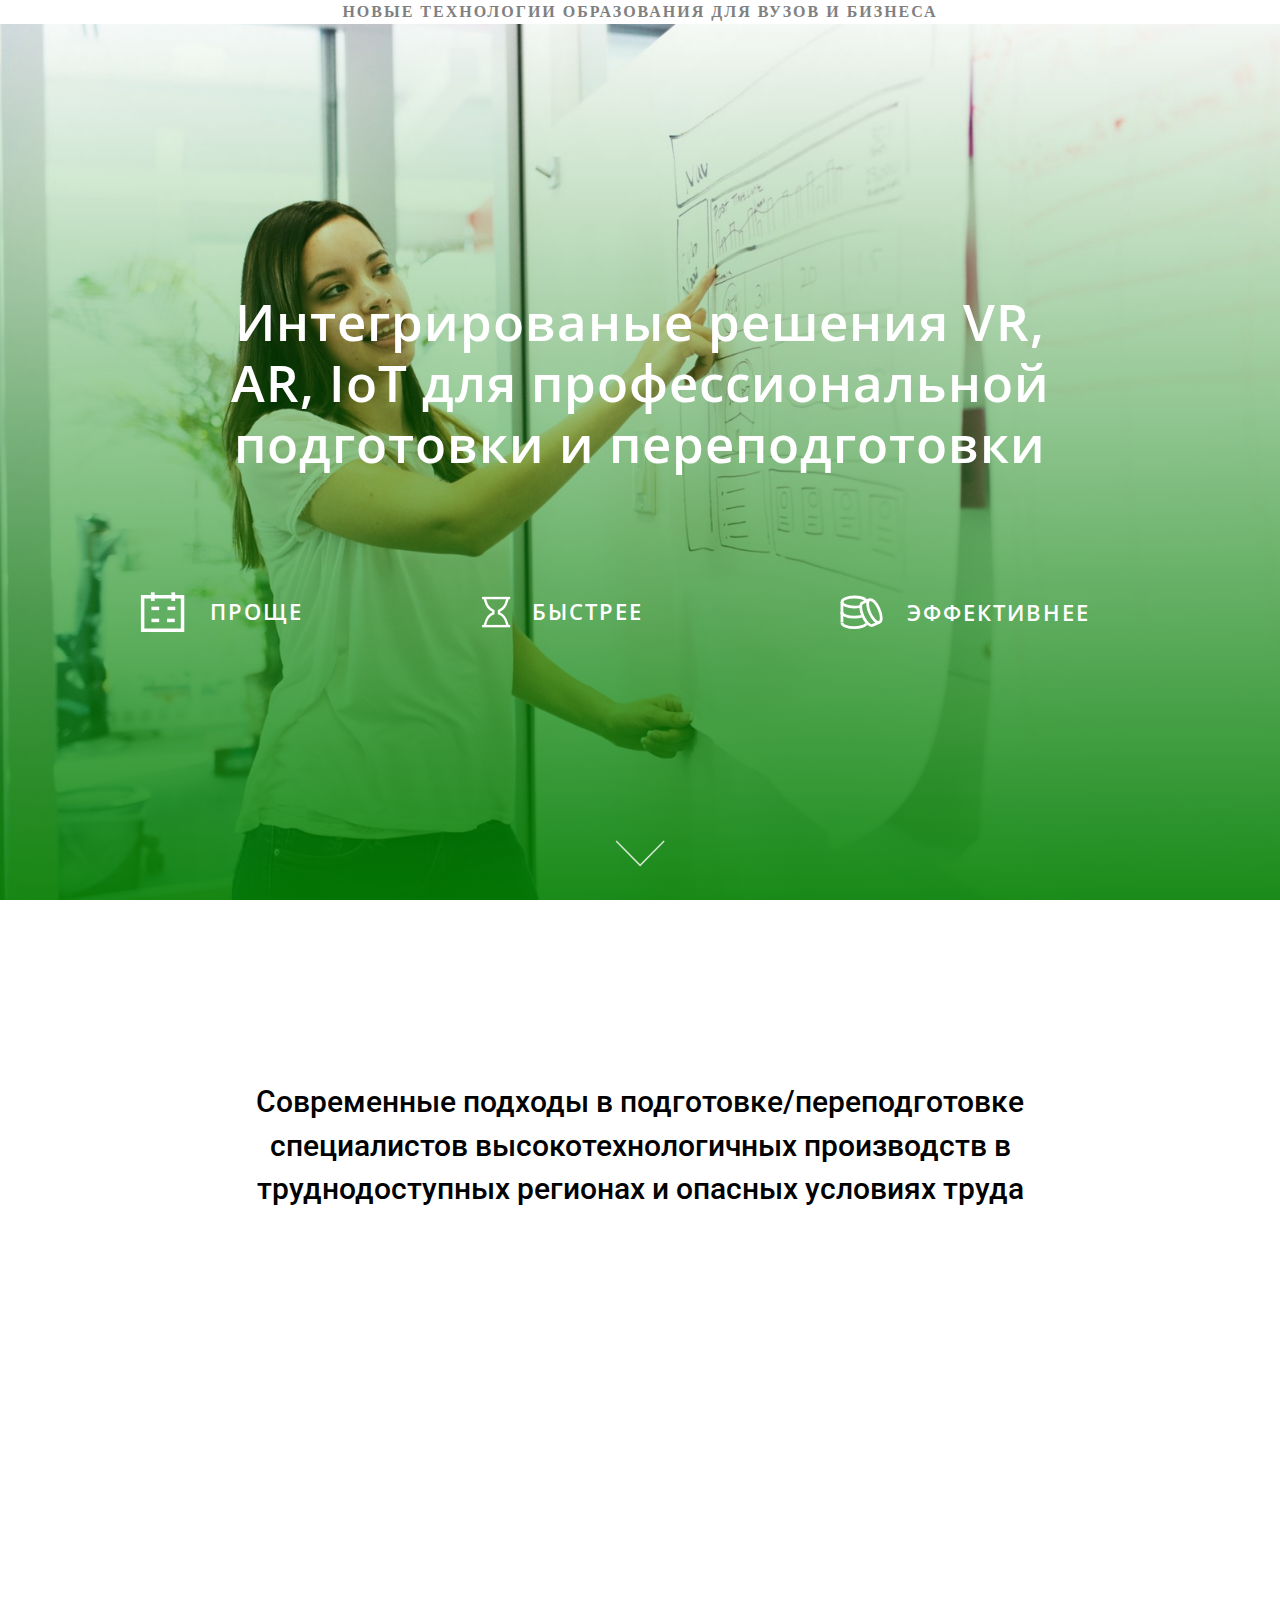
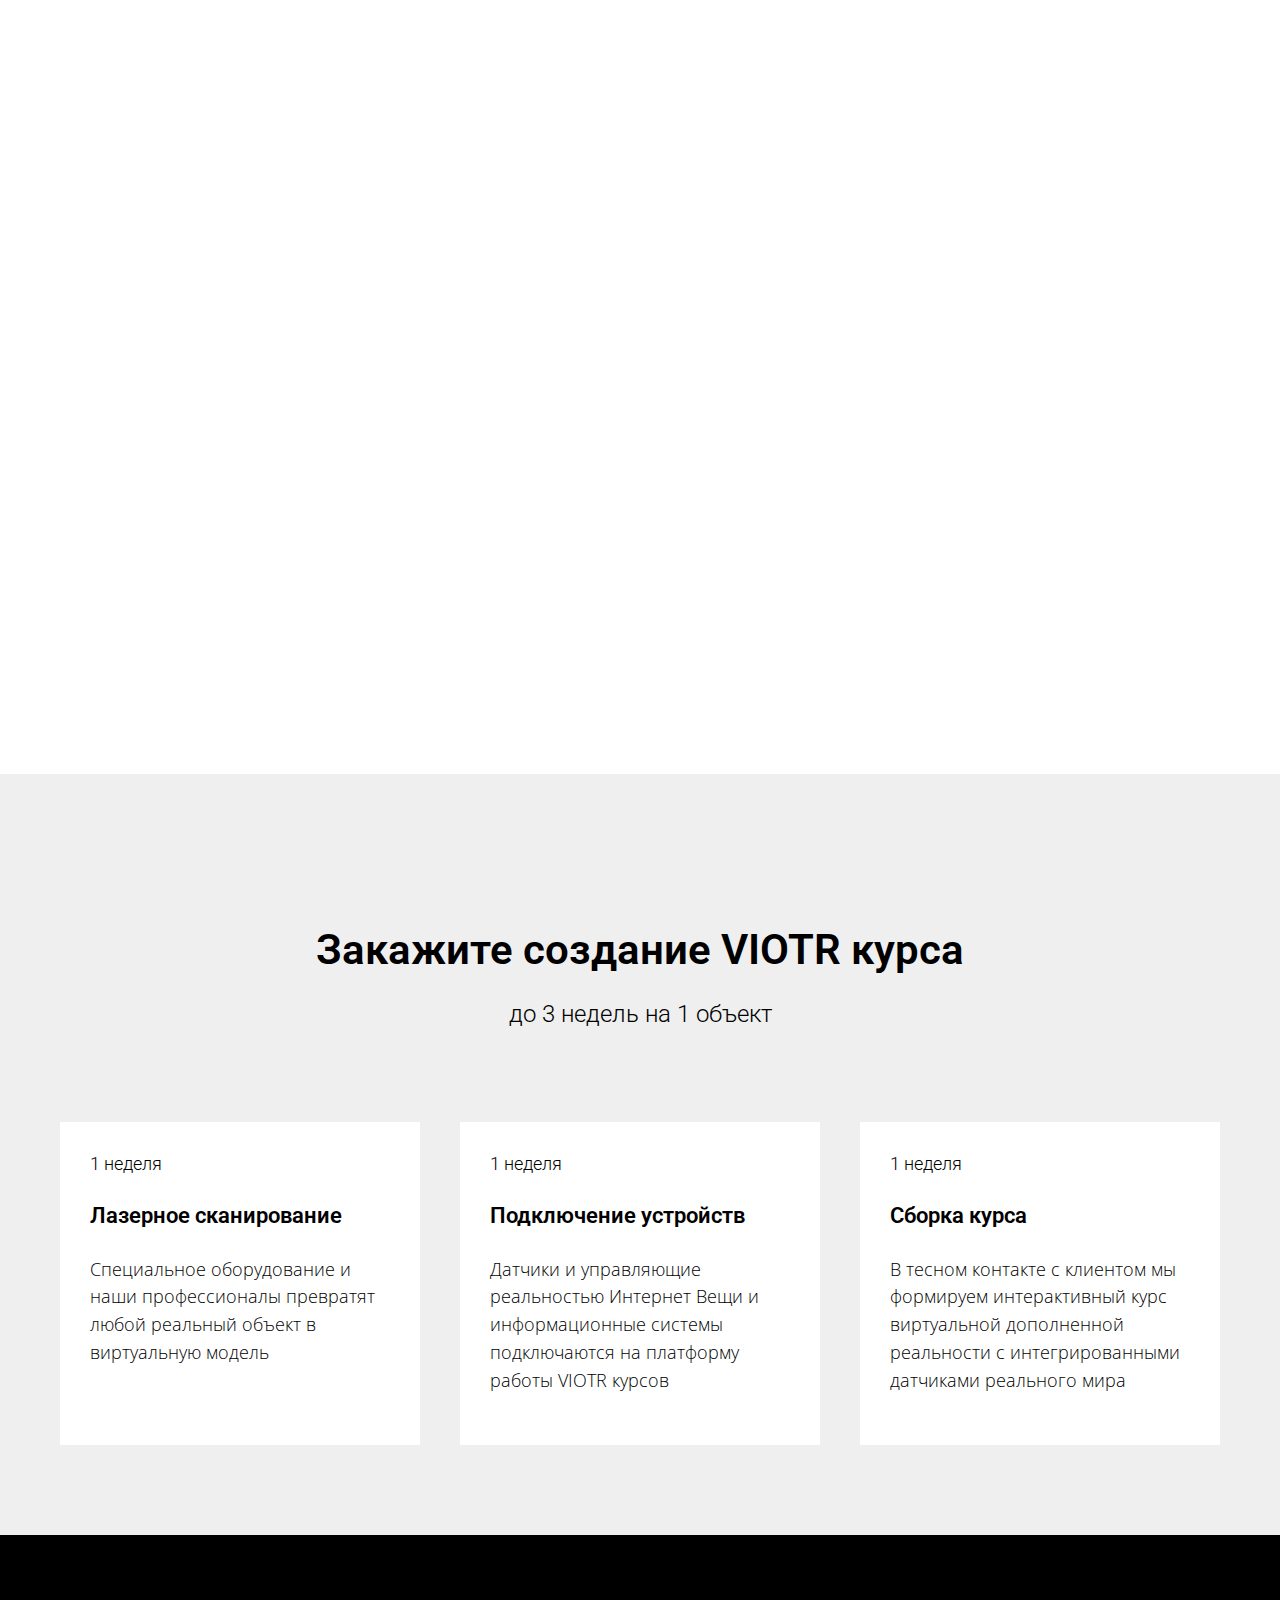
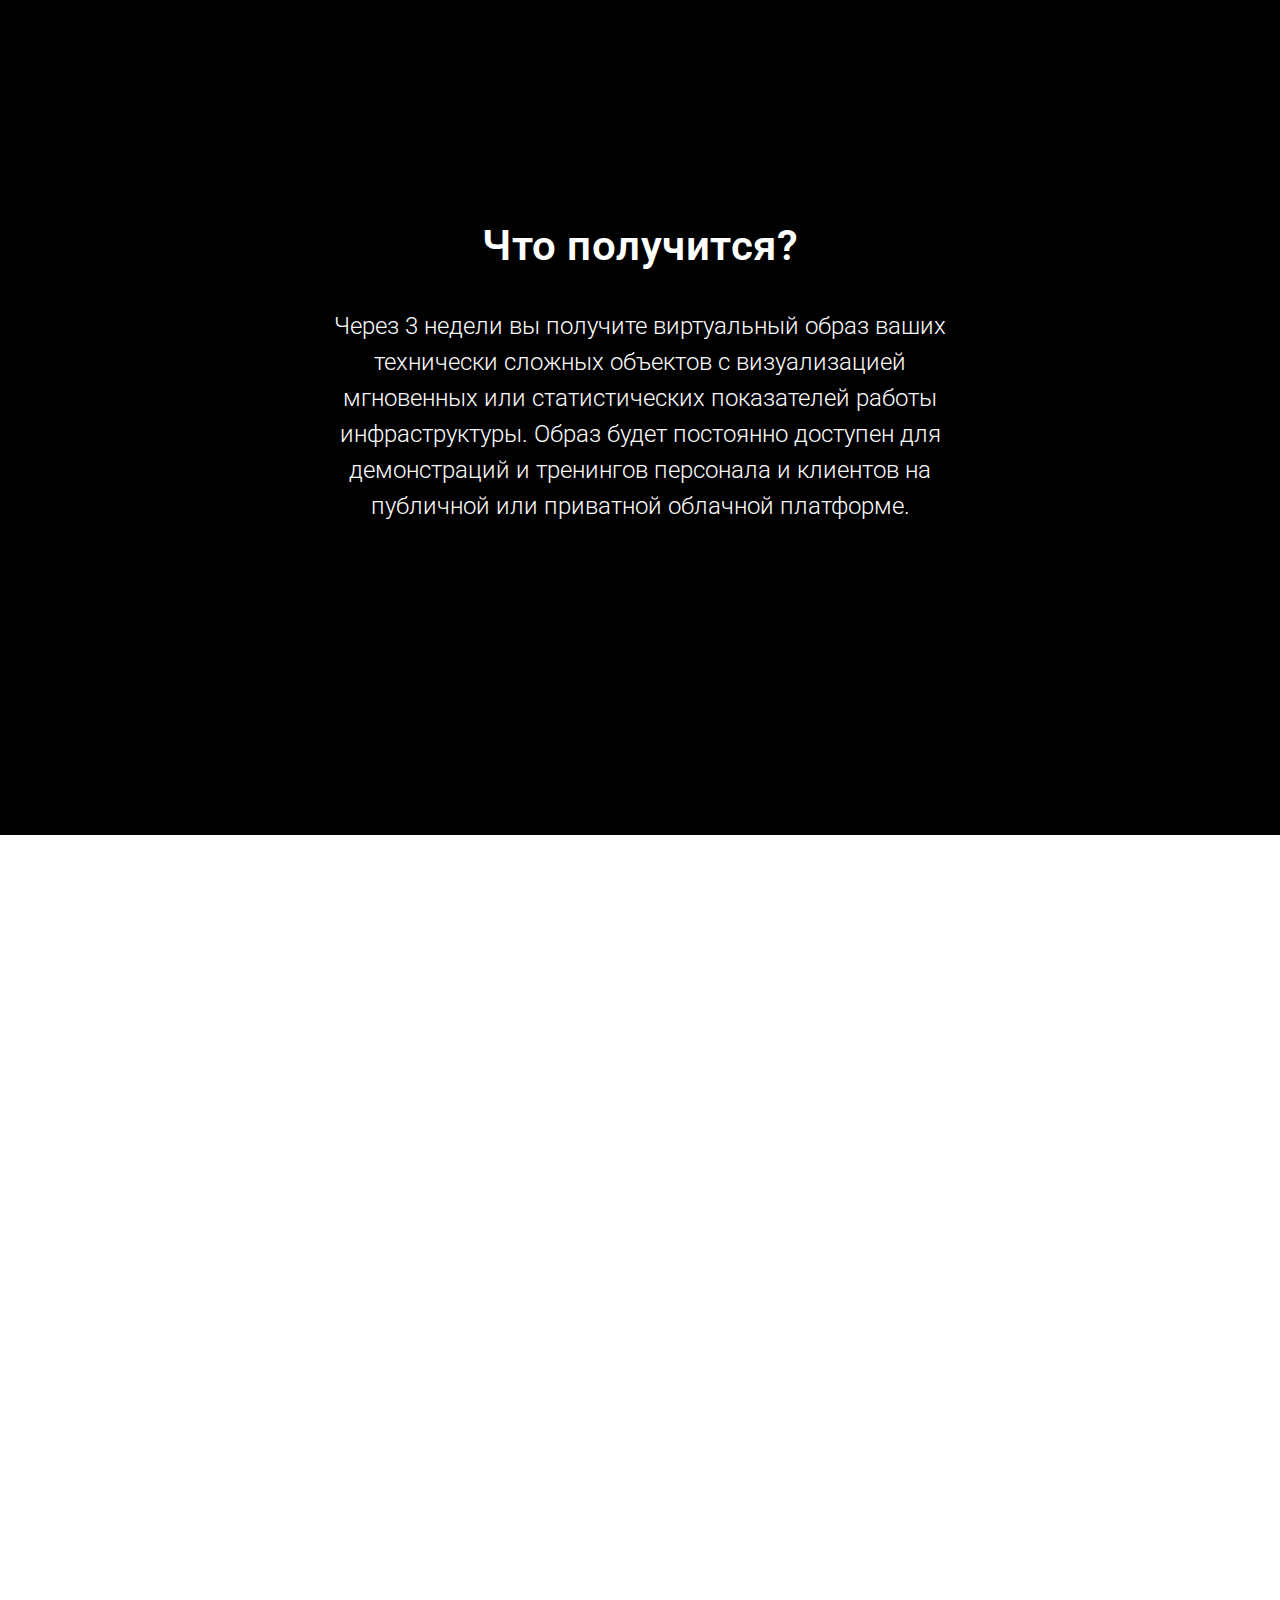
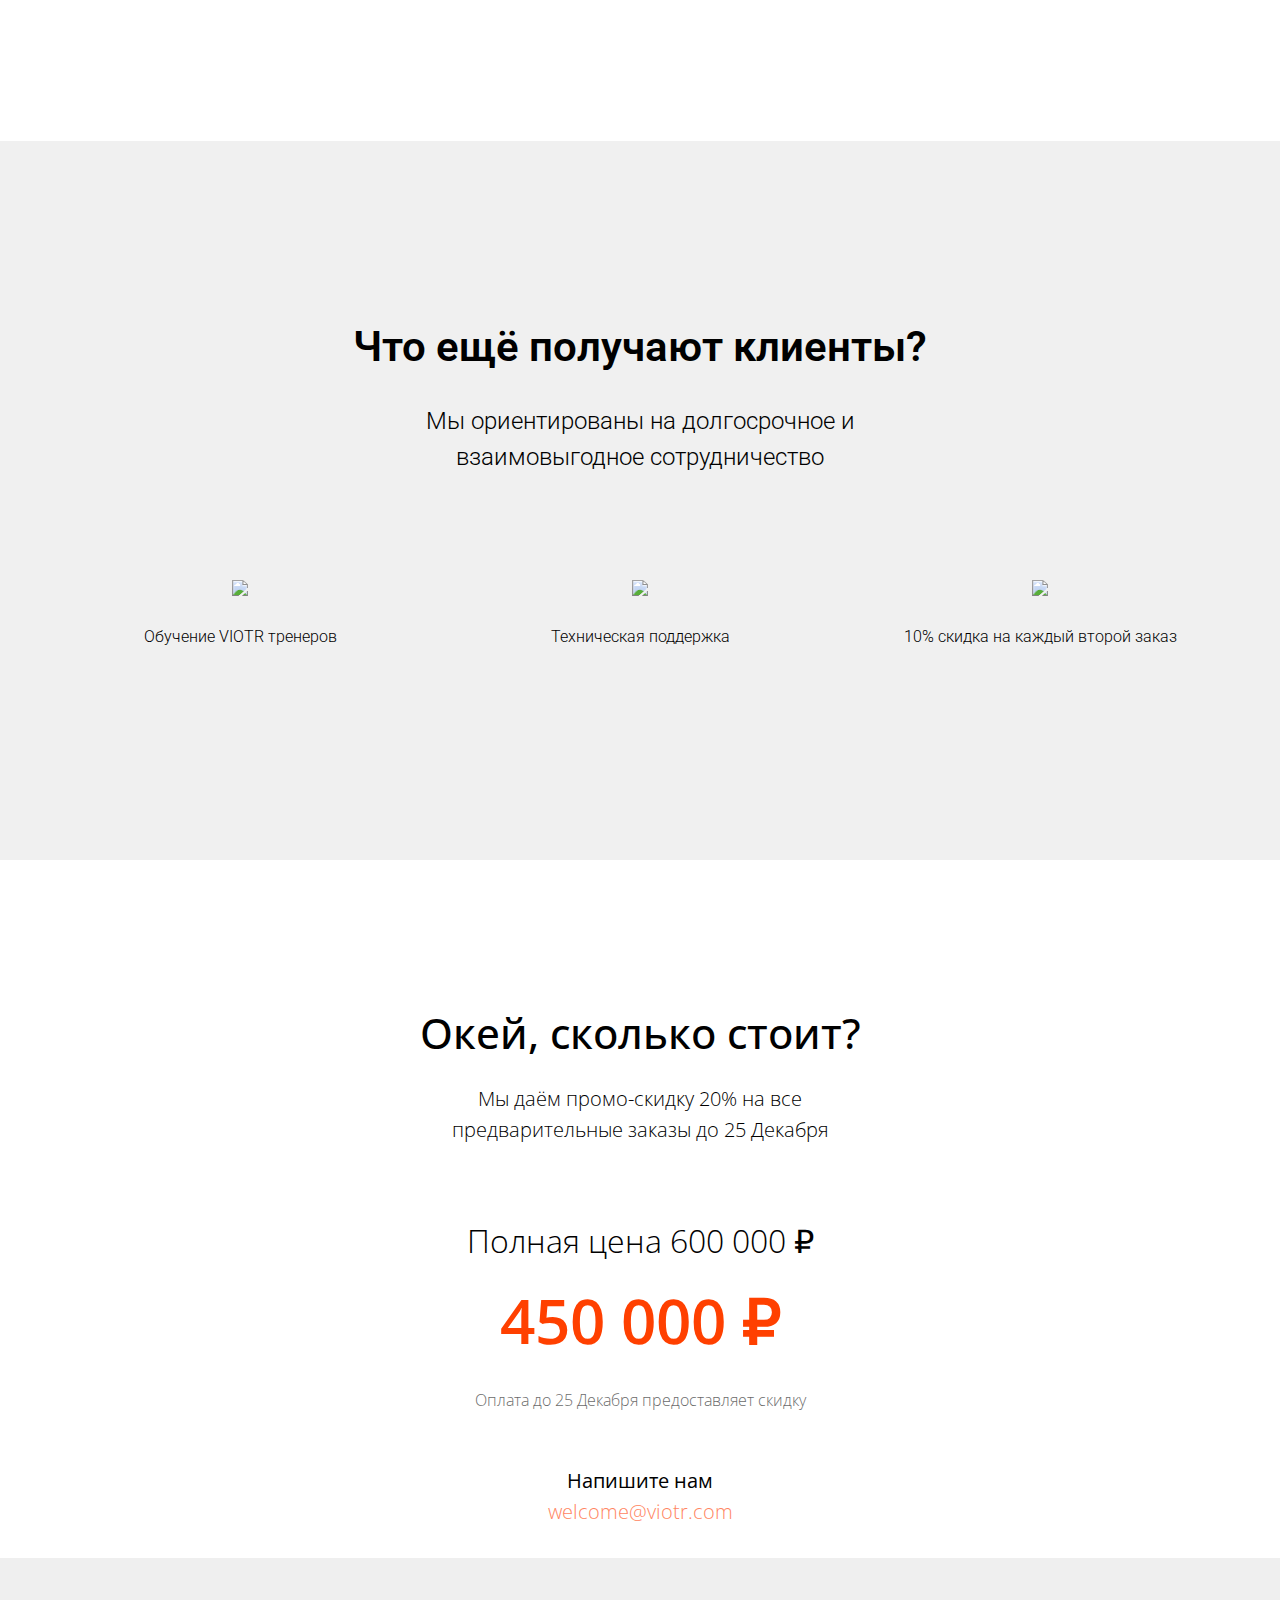
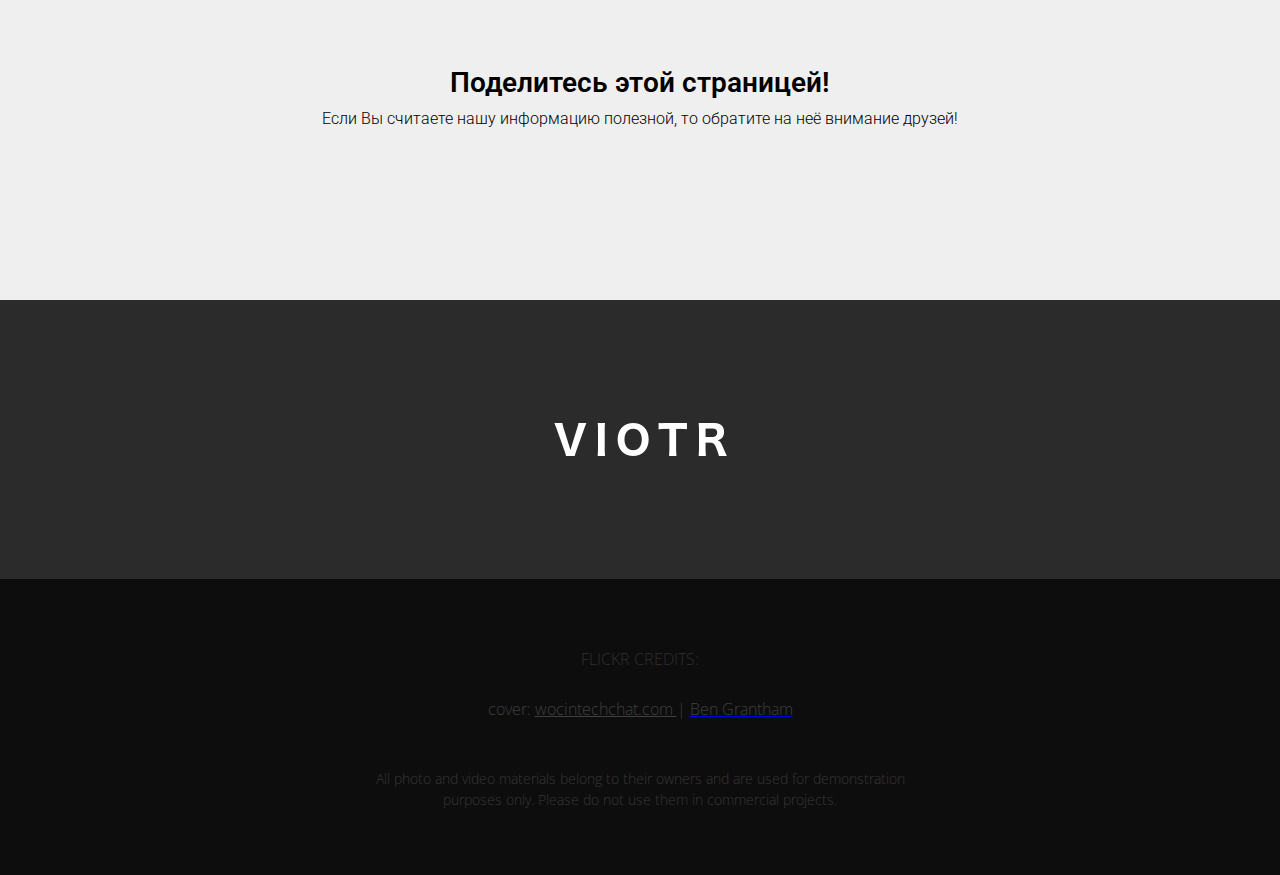
==== commit 97a6e497: "some more fixes" ====
--- a/index.html
+++ b/index.html
@@ -63,9 +63,20 @@
 <div class="t396__artboard" data-artboard-recid="37395994"	data-artboard-height="550"	data-artboard-height-res-640="860"	data-artboard-height-res-480="880"	data-artboard-height_vh="100"	data-artboard-valign="center"	> 
 <div class="t396__carrier t-bgimg" data-artboard-recid="37395994" data-original="images/tild6539-3236-4632-b561-646531663732__girl.jpg">
 </div> 
-<div class="t396__filter" data-artboard-recid="37395994">
-</div> 
+<div class="t396__filter" data-artboard-recid="37395994">	
+	<div style="
+				text-align: center; 
+			    margin-top: 0px;
+			    background-color: white;
+			    color: grey;
+			    padding: 3px;
+			    letter-spacing: 2px;">
+<strong>НОВЫЕ ТЕХНОЛОГИИ ОБРАЗОВАНИЯ ДЛЯ ВУЗОВ И БИЗНЕСА</strong>
+</div>
+</div> 
+
 <div class='t396__elem tn-elem tn-elem__373959941470209944682' data-elem-id='1470209944682' data-elem-type='text'	data-field-top-value="-67"	data-field-top-res-960-value="-42"	data-field-top-res-640-value="-264"	data-field-top-res-480-value="-254"	data-field-top-res-320-value="-251.5"	data-field-left-value="0"	data-field-left-res-960-value="0"	data-field-left-res-640-value="0"	data-field-left-res-480-value="0"	data-field-left-res-320-value="0"	data-field-width-value="830"	data-field-width-res-960-value="780"	data-field-width-res-640-value="500"	data-field-width-res-480-value="460"	data-field-width-res-320-value="300"	data-field-axisy-value="center"	data-field-axisx-value="center"	data-field-container-value="grid"	data-field-topunits-value=""	data-field-leftunits-value=""	data-field-heightunits-value=""	data-field-widthunits-value="" > 
+
 <div class='tn-atom' field='tn_text_1470209944682' >Интегрированые решения VR, AR, IoT для профессиональной 
 <br>подготовки и переподготовки
 </div> 
@@ -107,9 +118,8 @@
 </div> 
 </div> 
 <div class='t396__elem tn-elem tn-elem__373959941510091096378' data-elem-id='1510091096378' data-elem-type='text'	data-field-top-value="490"	data-field-left-value="250"	data-field-width-value="720"	data-field-axisy-value="top"	data-field-axisx-value="left"	data-field-container-value="grid"	data-field-topunits-value=""	data-field-leftunits-value=""	data-field-heightunits-value=""	data-field-widthunits-value="" > 
+
 <div class='tn-atom' field='tn_text_1510091096378' >
-<strong>VIOTR - НОВЫЕ ТЕХНОЛОГИИ ОБРАЗОВАНИЯ ДЛЯ ВУЗОВ И БИЗНЕСА
-</strong>
 </div> 
 </div> 
 </div> 
@@ -283,7 +293,7 @@
 <div id="rec37396000" class="r t-rec" style=" " data-animationappear="off" data-record-type="18" >
 <!-- cover -->
 <div class="t-cover" id="recorddiv37396000" bgimgfield="img" style="height:100vh; background-image:url('images/tild6533-3933-4134-a464-613438303164__-__resize__20x__VIOTR.png');" >
-<div class="t-cover__carrier" id="coverCarry37396000" data-content-cover-id="37396000" data-content-cover-bg="images/tild6533-3933-4134-a464-613438303164__viotr.png" data-content-cover-height="100vh" data-content-cover-parallax="fixed" style="background-image:url('');height:100vh; ">
+<div class="t-cover__carrier" id="coverCarry37396000" data-content-cover-id="37396000" data-content-cover-bg="images/tild6533-3933-4134-a464-613438303164__viotr.png" data-content-cover-height="100vh" data-content-cover-parallax="fixed" style="background-image:url('');height:100vh; "  >
 </div> 
 <div class="t-cover__filter" style="height:100vh;background-image: -moz-linear-gradient(top, rgba(250,245,245,0.0), rgba(250,245,245,0.0));background-image: -webkit-linear-gradient(top, rgba(250,245,245,0.0), rgba(250,245,245,0.0));background-image: -o-linear-gradient(top, rgba(250,245,245,0.0), rgba(250,245,245,0.0));background-image: -ms-linear-gradient(top, rgba(250,245,245,0.0), rgba(250,245,245,0.0));background-image: linear-gradient(top, rgba(250,245,245,0.0), rgba(250,245,245,0.0));filter: progid:DXImageTransform.Microsoft.gradient(startColorStr='#fefaf5f5', endColorstr='#fefaf5f5');">
 </div>
@@ -513,9 +523,9 @@
 <div class="t-container_100 t014" style="opacity:0.70;">
 <div style="position: relative; right: 50%; float: right;">
 <div style="position: relative; z-index: 1; right: -50%;" class="t014__circle-xl t014__black-white">
-<script type="text/javascript" src="//yastatic.net/share2/share.js" charset="utf-8" async="async">
-</script>
-<div class="ya-share2" data-yashareL10n="en" data-services="facebook,vkontakte,twitter" data-counter="">
+<!-- <script type="text/javascript" src="//yastatic.net/share2/share.js" charset="utf-8" async="async">
+</script>
+ --><div class="ya-share2" data-yashareL10n="en" data-services="facebook,vkontakte,twitter" data-counter="">
 </div> 
 </div>
 </div>
@@ -526,7 +536,7 @@
 <div class="t564"> 
 <div class="t-container"> 
 <div class="t-col t-col_4 t-prefix_4 t-align_center"> 
-<img src="images/tild6530-6632-4765-a461-666231313536__viotr.png" class="t564__img" imgfield="img" > 
+<img src="images/tild6530-6632-4765-a461-666231313536__viotr.png" class="t564__img" imgfield="img" onclick="location.href='index_v2.html';"> 
 <!-- <div class="t564__small-wrapper"> 
 <div class="t564__text t-text t-text_md" style="" field="text">
 <b>Напишите нам
@@ -618,7 +628,8 @@
 </div>
 <!--/allrecords-->
 <!-- Stat -->
-<script> (function(d,w,k){w.setTimeout(function(){var n=d.getElementsByTagName("script")[0],s=d.createElement("script"),f=function(){n.parentNode.insertBefore(s,n)};s.type="text/javascript";s.id='tildastatscript';s.key=k;s.async=!0;s.src=(d.location.protocol=="https:"?"https:":"http:")+"//stat.tildacdn.com/js/tildastat.min.js";if(w.opera=="[object Opera]"){d.addEventListener("DOMContentLoaded",f,!1)}else{f()}},2000)})(document,window,'2d8a26f9e4c979f3d36962b80134d093'); if (! window.mainTracker) { window.mainTracker = 'tilda'; } 
-</script>
+<!-- <script> (function(d,w,k){w.setTimeout(function(){var n=d.getElementsByTagName("script")[0],s=d.createElement("script"),f=function(){n.parentNode.insertBefore(s,n)};s.type="text/javascript";s.id='tildastatscript';s.key=k;s.async=!0;s.src=(d.location.protocol=="https:"?"https:":"http:")+"//stat.tildacdn.com/js/tildastat.min.js";if(w.opera=="[object Opera]"){d.addEventListener("DOMContentLoaded",f,!1)}else{f()}},2000)})(document,window,'2d8a26f9e4c979f3d36962b80134d093'); if (! window.mainTracker) { window.mainTracker = 'tilda'; } 
+</script>
+ -->
 </body>
 </html>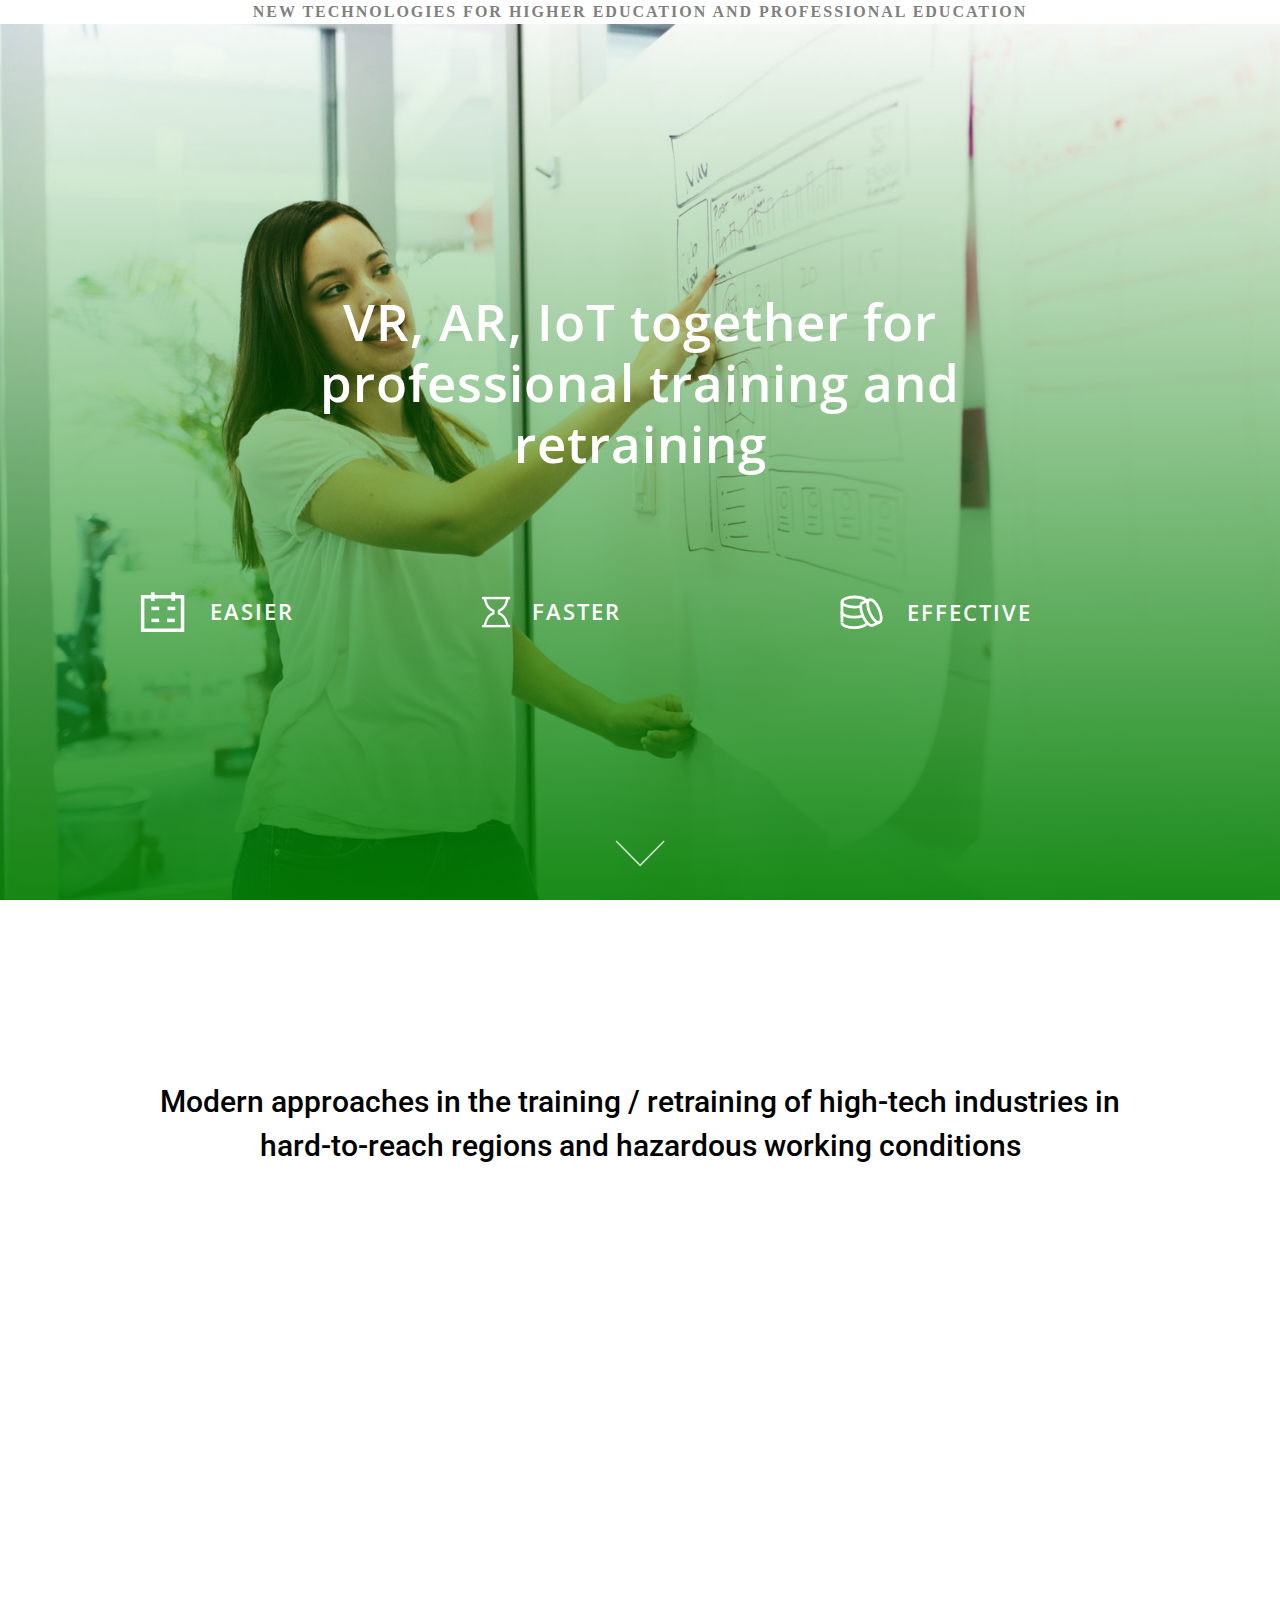
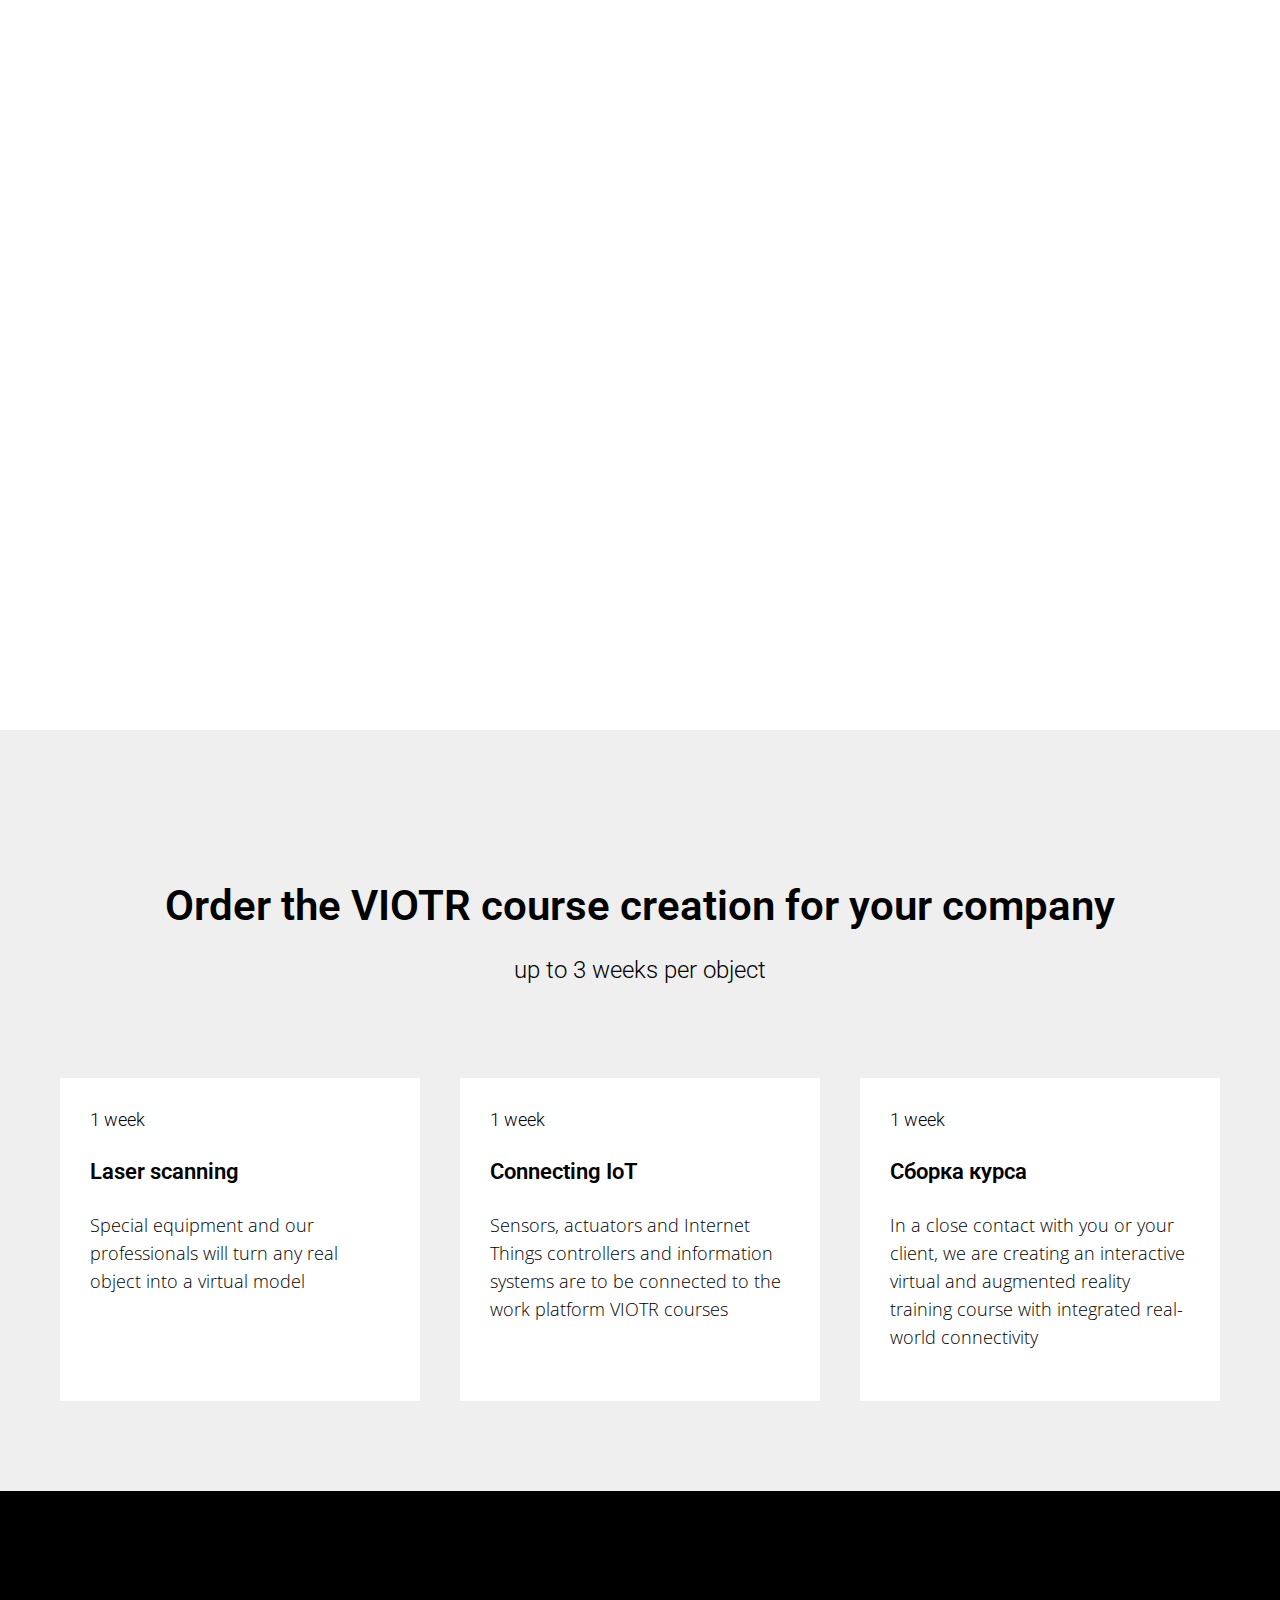
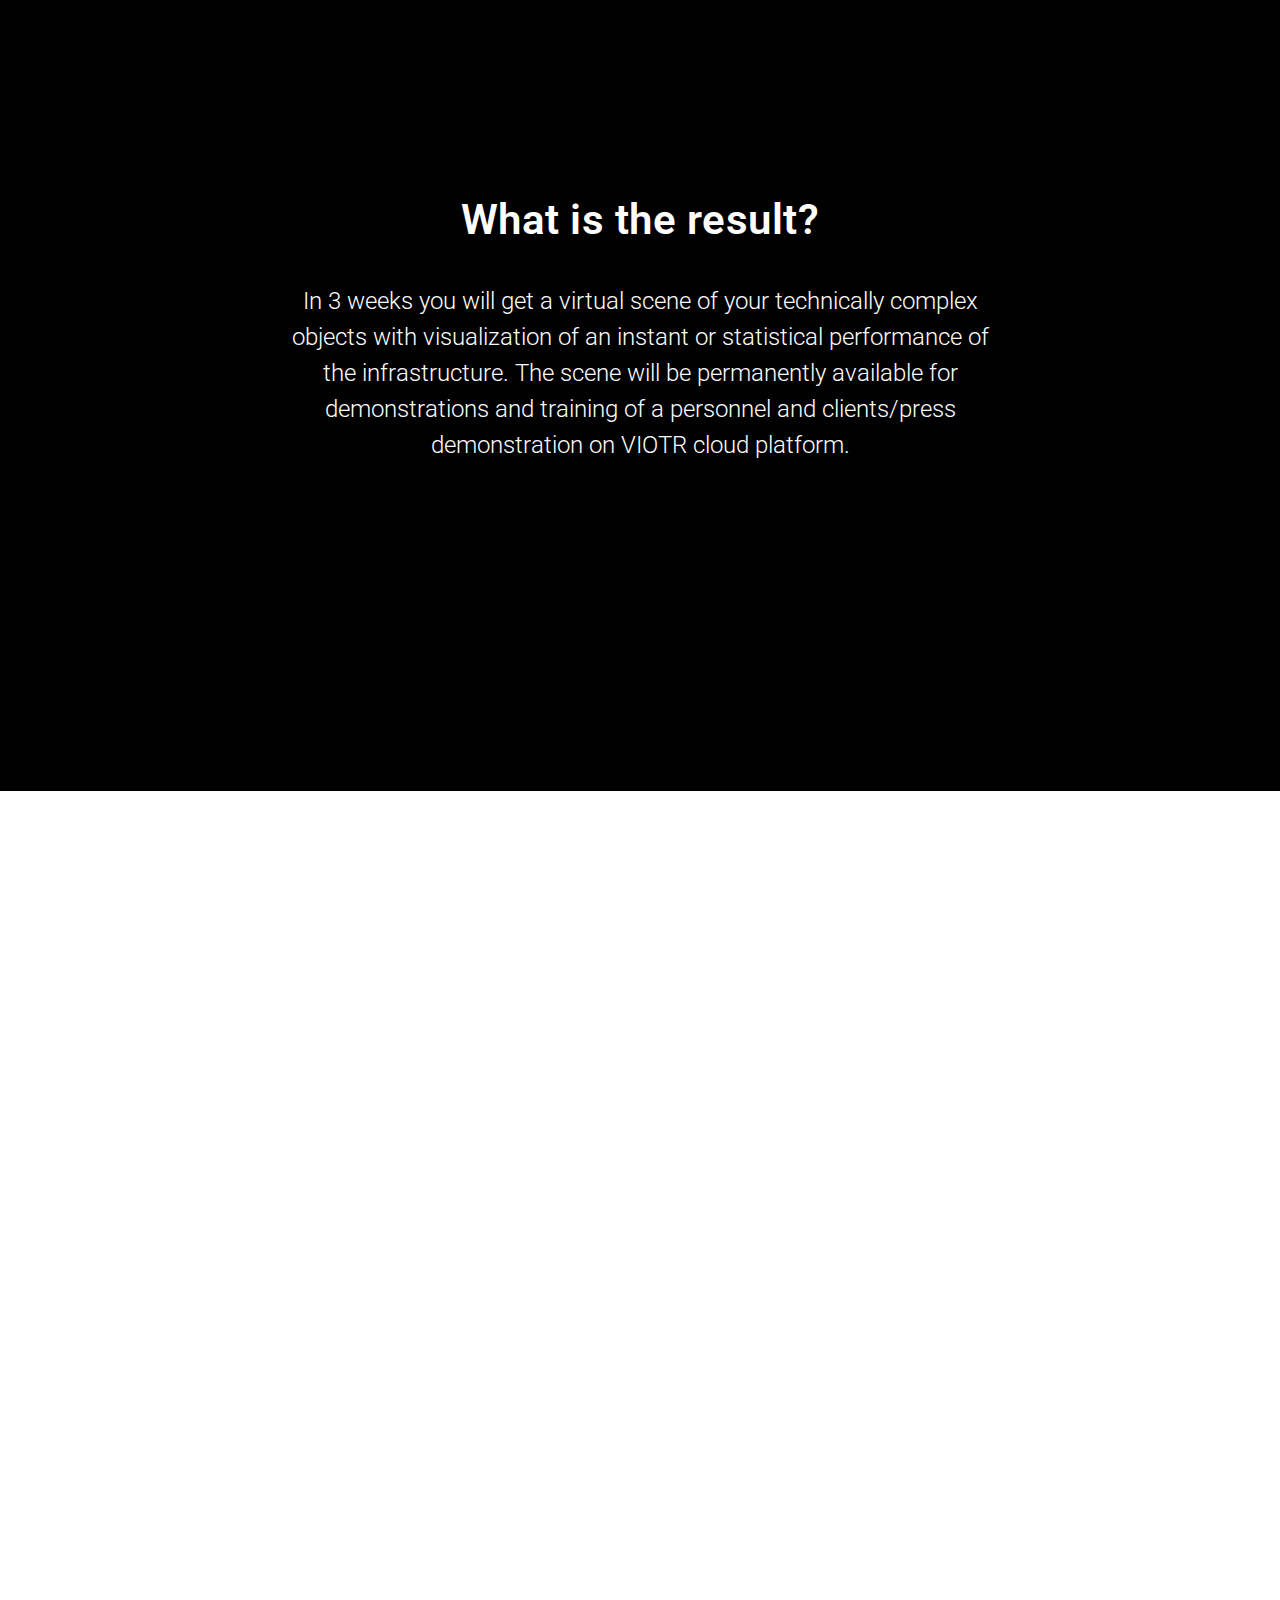
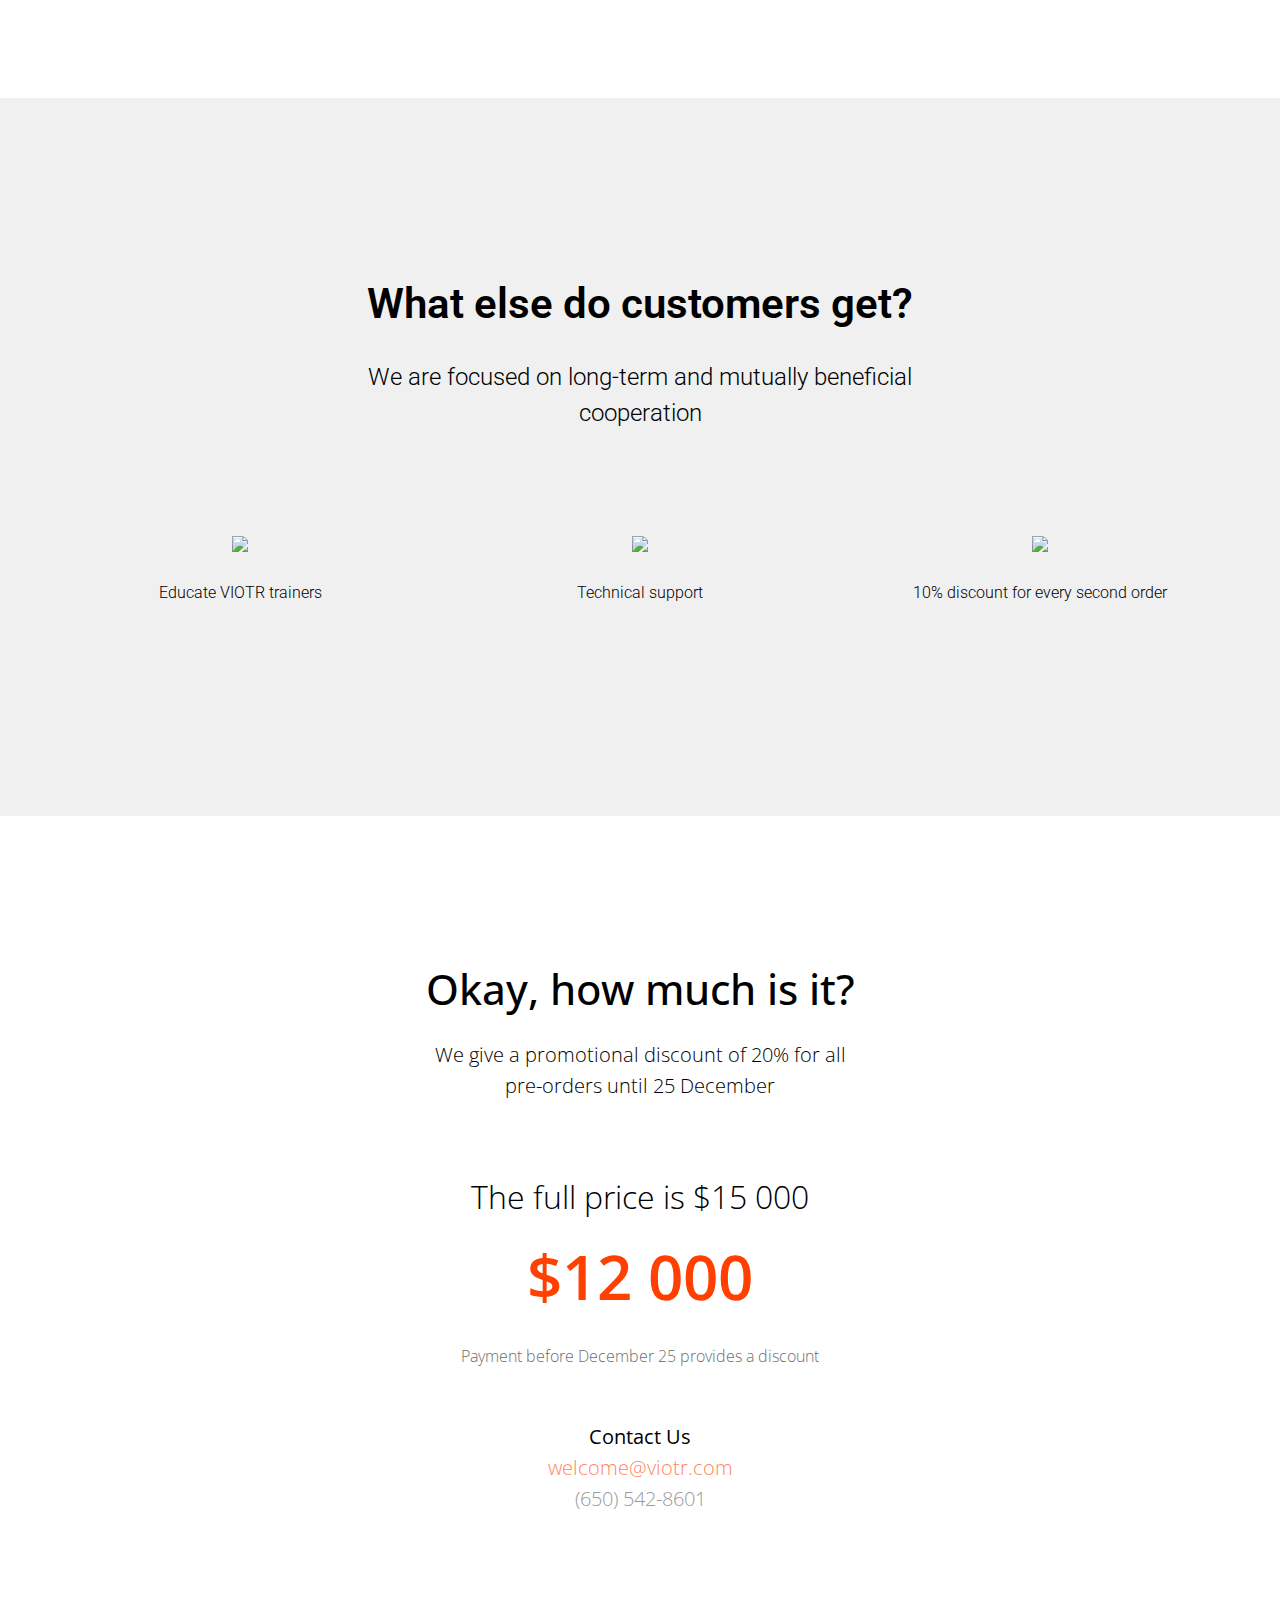
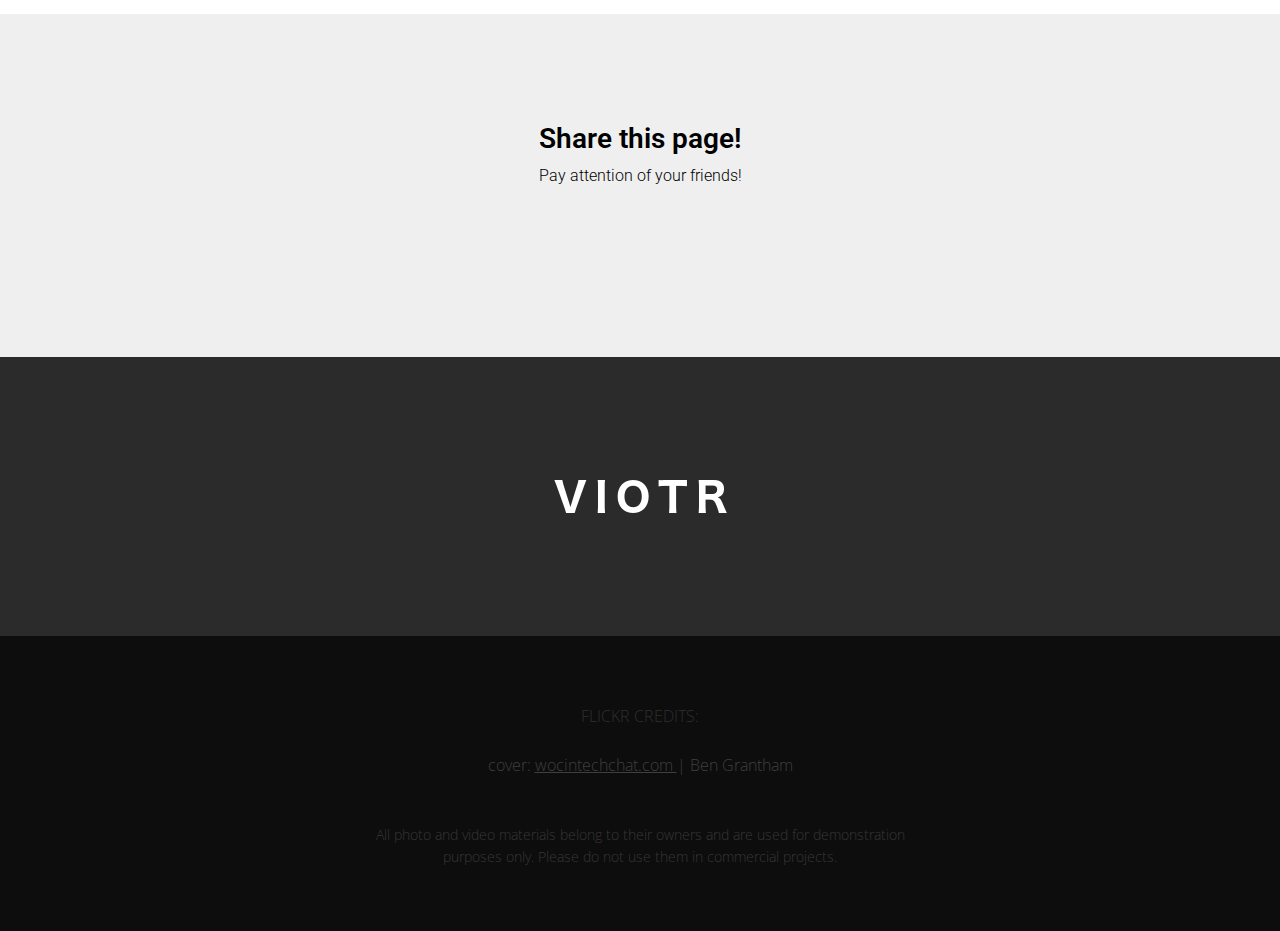
==== commit 77cd9679: "ru - en" ====
--- a/index.html
+++ b/index.html
@@ -11,15 +11,10 @@
 <meta property="og:title" content="Virtual and Augmented Reality with IoT Monitoring and Management Educational Breakthrough" />
 <meta property="og:description" content="" />
 <meta property="og:type" content="website" />
-<!-- <meta property="og:image" content="images/tild3239-3135-4533-a636-333531336634__ccoverartboard1copy.png" /> -->
 <meta property="fb:app_id" content="257953674358265" />
 <meta name="format-detection" content="telephone=no" />
 <meta http-equiv="x-dns-prefetch-control" content="on">
-<!-- <link rel="dns-prefetch" href="//tilda.ws"> -->
-<!-- <link rel="dns-prefetch" href="//static.tildacdn.com"> -->
 <meta name="description" content="Virtual and Augmented Reality with IoT Monitoring and Management Educational Breakthrough" />
-<!-- <link rel="canonical" href="http://blockchaincampus.net/viotr">  -->
-<!-- <link rel="shortcut icon" href="images/tildafavicon.ico" type="image/x-icon" /> -->
 <!-- Assets -->
 <link rel="stylesheet" href="css/tilda-grid-3.0.min.css" type="text/css" media="all" />
 <link rel="stylesheet" href="css/tilda-blocks-2.12.css?t=1510569348" type="text/css" media="all" />
@@ -70,19 +65,20 @@
 			    background-color: white;
 			    color: grey;
 			    padding: 3px;
-			    letter-spacing: 2px;">
-<strong>НОВЫЕ ТЕХНОЛОГИИ ОБРАЗОВАНИЯ ДЛЯ ВУЗОВ И БИЗНЕСА</strong>
+			    letter-spacing: 2px;
+			    text-transform: uppercase; ">
+<strong>NEW TECHNOLOGIES FOR HIGHER EDUCATION AND professional EDUCATION </strong>
 </div>
 </div> 
 
 <div class='t396__elem tn-elem tn-elem__373959941470209944682' data-elem-id='1470209944682' data-elem-type='text'	data-field-top-value="-67"	data-field-top-res-960-value="-42"	data-field-top-res-640-value="-264"	data-field-top-res-480-value="-254"	data-field-top-res-320-value="-251.5"	data-field-left-value="0"	data-field-left-res-960-value="0"	data-field-left-res-640-value="0"	data-field-left-res-480-value="0"	data-field-left-res-320-value="0"	data-field-width-value="830"	data-field-width-res-960-value="780"	data-field-width-res-640-value="500"	data-field-width-res-480-value="460"	data-field-width-res-320-value="300"	data-field-axisy-value="center"	data-field-axisx-value="center"	data-field-container-value="grid"	data-field-topunits-value=""	data-field-leftunits-value=""	data-field-heightunits-value=""	data-field-widthunits-value="" > 
 
-<div class='tn-atom' field='tn_text_1470209944682' >Интегрированые решения VR, AR, IoT для профессиональной 
-<br>подготовки и переподготовки
+<div class='tn-atom' field='tn_text_1470209944682' >
+	VR, AR, IoT together for professional training and retraining
 </div> 
 </div> 
 <div class='t396__elem tn-elem tn-elem__373959941470210011265' data-elem-id='1470210011265' data-elem-type='text'	data-field-top-value="162.5"	data-field-top-res-960-value="208.5"	data-field-top-res-640-value="-64.5"	data-field-top-res-480-value="-47.5"	data-field-top-res-320-value="255.5"	data-field-left-value="-310"	data-field-left-res-960-value="-350"	data-field-left-res-640-value="0"	data-field-left-res-480-value="1"	data-field-left-res-320-value="0"	data-field-width-value="240"	data-field-width-res-960-value="240"	data-field-width-res-640-value="190"	data-field-width-res-480-value="460"	data-field-width-res-320-value="300"	data-field-axisy-value="center"	data-field-axisx-value="center"	data-field-container-value="grid"	data-field-topunits-value=""	data-field-leftunits-value=""	data-field-heightunits-value=""	data-field-widthunits-value="" > 
-<div class='tn-atom' field='tn_text_1470210011265' >ПРОЩЕ
+<div class='tn-atom' field='tn_text_1470210011265' >EASIER
 </div> 
 </div> 
 <div class='t396__elem tn-elem tn-elem__373959941482418422912' data-elem-id='1482418422912' data-elem-type='image'	data-field-top-value="-33"	data-field-top-res-320-value="-39"	data-field-left-value="0"	data-field-left-res-320-value="2"	data-field-width-value="50"	data-field-width-res-320-value="40"	data-field-axisy-value="bottom"	data-field-axisx-value="center"	data-field-container-value="window"	data-field-topunits-value=""	data-field-leftunits-value=""	data-field-heightunits-value=""	data-field-widthunits-value="" > 
@@ -91,11 +87,11 @@
 </div> 
 </div> 
 <div class='t396__elem tn-elem tn-elem__373959941482252541921' data-elem-id='1482252541921' data-elem-type='text'	data-field-top-value="162.5"	data-field-top-res-960-value="208.5"	data-field-top-res-640-value="263.5"	data-field-top-res-480-value="271.5"	data-field-top-res-320-value="-33.5"	data-field-left-value="397"	data-field-left-res-960-value="340"	data-field-left-res-640-value="2"	data-field-left-res-480-value="0"	data-field-left-res-320-value="1"	data-field-width-value="260"	data-field-width-res-960-value="260"	data-field-width-res-640-value="460"	data-field-width-res-480-value="460"	data-field-width-res-320-value="300"	data-field-axisy-value="center"	data-field-axisx-value="center"	data-field-container-value="grid"	data-field-topunits-value=""	data-field-leftunits-value=""	data-field-heightunits-value=""	data-field-widthunits-value="" > 
-<div class='tn-atom' field='tn_text_1482252541921' >ЭФФЕКТИВНЕЕ
+<div class='tn-atom' field='tn_text_1482252541921' >EFFECTIVE
 </div> 
 </div> 
 <div class='t396__elem tn-elem tn-elem__373959941482252370403' data-elem-id='1482252370403' data-elem-type='text'	data-field-top-value="161.5"	data-field-top-res-960-value="208.5"	data-field-top-res-640-value="94.5"	data-field-top-res-480-value="106.5"	data-field-top-res-320-value="99.5"	data-field-left-value="27"	data-field-left-res-960-value="1"	data-field-left-res-640-value="0"	data-field-left-res-480-value="1"	data-field-left-res-320-value="0"	data-field-width-value="270"	data-field-width-res-960-value="240"	data-field-width-res-640-value="330"	data-field-width-res-480-value="460"	data-field-width-res-320-value="300"	data-field-axisy-value="center"	data-field-axisx-value="center"	data-field-container-value="grid"	data-field-topunits-value=""	data-field-leftunits-value=""	data-field-heightunits-value=""	data-field-widthunits-value="" > 
-<div class='tn-atom' field='tn_text_1482252370403' >БЫСТРЕЕ
+<div class='tn-atom' field='tn_text_1482252370403' >FASTER
 </div> 
 </div> 
 <div class='t396__elem tn-elem tn-elem__373959941482424126279' data-elem-id='1482424126279' data-elem-type='text'	data-field-top-value="-139"	data-field-top-res-960-value="-22"	data-field-top-res-640-value="-27"	data-field-top-res-480-value="-34"	data-field-top-res-320-value="-32"	data-field-left-value="0"	data-field-left-res-960-value="100"	data-field-left-res-640-value="50"	data-field-left-res-480-value="0"	data-field-left-res-320-value="0"	data-field-width-value="370"	data-field-width-res-960-value="940"	data-field-width-res-640-value="620"	data-field-width-res-480-value="460"	data-field-width-res-320-value="290"	data-field-axisy-value="center"	data-field-axisx-value="center"	data-field-container-value="grid"	data-field-topunits-value=""	data-field-leftunits-value=""	data-field-heightunits-value=""	data-field-widthunits-value="" > 
@@ -134,7 +130,7 @@
 <div class="t474"> 
 <div class="t-container t-align_center"> 
 <div class="t-col t-col_10 t-prefix_1"> 
-<div class="t474__descr t-descr t-descr_xxxl t-margin_auto" field="descr" style="color:#000000;font-weight:500;">Современные подходы в подготовке/переподготовке специалистов высокотехнологичных производств в труднодоступных регионах и опасных условиях труда
+<div class="t474__descr t-descr t-descr_xxxl t-margin_auto" field="descr" style="color:#000000;font-weight:500;">Modern approaches in the training / retraining of high-tech industries in hard-to-reach regions and hazardous working conditions
 </div> 
 </div> 
 </div>
@@ -147,21 +143,21 @@
 <div class="t490__col t-col t-col_4 t-align_center t-item"> 
 <img src="images/tild6235-3030-4261-b661-323334343538__-__empty__check.svg" data-original="images/tild6235-3030-4261-b661-323334343538__check.svg" class="t490__img t-img" imgfield="li_img__1476968690512" style="width:60px;" /> 
 <div class="t490__wrappercenter "> 
-<div class="t-descr t-descr_xs" style="" field="li_descr__1476968690512">Обучение персонала работе на новом оборудовании
+<div class="t-descr t-descr_xs" style="" field="li_descr__1476968690512">Training staff to work on new equipment
 </div> 
 </div> 
 </div> 
 <div class="t490__col t-col t-col_4 t-align_center t-item"> 
 <img src="images/tild6330-3765-4533-b337-313430343865__-__empty__check.svg" data-original="images/tild6330-3765-4533-b337-313430343865__check.svg" class="t490__img t-img" imgfield="li_img__1476968700508" style="width:60px;" /> 
 <div class="t490__wrappercenter "> 
-<div class="t-descr t-descr_xs" style="" field="li_descr__1476968700508">Вхождение новичков в детали работы на местах до перемещения на удалённый или опасный объект
+<div class="t-descr t-descr_xs" style="" field="li_descr__1476968700508">Entering beginners into the details of work on the ground before moving to a remote or dangerous object
 </div> 
 </div> 
 </div> 
 <div class="t490__col t-col t-col_4 t-align_center t-item"> 
 <img src="images/tild6465-6661-4434-b034-613066323031__-__empty__check.svg" data-original="images/tild6465-6661-4434-b034-613066323031__check.svg" class="t490__img t-img" imgfield="li_img__1476968722790" style="width:60px;" /> 
 <div class="t490__wrappercenter "> 
-<div class="t-descr t-descr_xs" style="" field="li_descr__1476968722790">Отработка действий при внештатных ситуациях
+<div class="t-descr t-descr_xs" style="" field="li_descr__1476968722790">Exercise in case of emergency situations
 </div> 
 </div> 
 </div>
@@ -183,12 +179,12 @@
 <div data-hook-content="covercontent"> 
 <div class="t543__wrapper t543__wrapper_desktop"> 
 <div class="t543__textwrapper t-align_left"> 
-<div class="t543__title t-name t-name_xl t543__bottommargin_sm " field="title" style="">Стив Джобс
-</div> 
-<div class="t543__descr t-descr t-descr_xs t543__bottommargin_lg " field="descr" style="">Основатель компании Apple
-</div> 
-<div class="t543__text t-text t-text_sm " field="text" style="">Компьютер выполняет очень простые операции – берет число, прибавляет к другому числу, сравнивает результат с третьим числом – но выполняет их со скоростью, скажем, 1 000 000 в секунду. 
-<br />На скорости 1 000 000 операций в секунду результаты больше напоминают магию.
+<div class="t543__title t-name t-name_xl t543__bottommargin_sm " field="title" style="">Steve Jobs
+</div> 
+<div class="t543__descr t-descr t-descr_xs t543__bottommargin_lg " field="descr" style="">Founder of Apple
+</div> 
+<div class="t543__text t-text t-text_sm " field="text" style="">The computer performs very simple operations - takes a number, adds to another number, compares the result with the third number - but executes them with a speed, say, 1 000 000 per second.
+<br />At a speed of 1,000,000 operations per second, the results are more like a magic.
 </div> 
 </div> 
 </div> 
@@ -202,12 +198,12 @@
 <div class="t-container"> 
 <div class="t-col t-col_12"> 
 <div class="t543__wrapper t-align_left"> 
-<div class="t543__title t-heading t-heading_lg t543__bottommargin_sm " field="title" style="">Стив Джобс
-</div> 
-<div class="t543__descr t-descr t-descr_sm t543__bottommargin_lg " field="descr" style="">Основатель компании Apple
-</div> 
-<div class="t543__text t-text t-text_sm " field="text" style="">Компьютер выполняет очень простые операции – берет число, прибавляет к другому числу, сравнивает результат с третьим числом – но выполняет их со скоростью, скажем, 1 000 000 в секунду. 
-<br />На скорости 1 000 000 операций в секунду результаты больше напоминают магию.
+<div class="t543__title t-heading t-heading_lg t543__bottommargin_sm " field="title" style="">Steve Jobs
+</div> 
+<div class="t543__descr t-descr t-descr_sm t543__bottommargin_lg " field="descr" style="">Founder of Apple
+</div> 
+<div class="t543__text t-text t-text_sm " field="text" style="">The computer performs very simple operations - takes a number, adds to another number, compares the result with the third number - but executes them with a speed, say, 1 000 000 per second.
+<br />At a speed of 1,000,000 operations per second, the results are more like a magic.
 </div> 
 </div> 
 </div>
@@ -233,9 +229,9 @@
 <div class="t-section__container t-container">
 <div class="t-col t-col_12">
 <div class="t-section__topwrapper t-align_center">
-<div class="t-section__title t-title t-title_xs" field="btitle">Закажите создание VIOTR курса
-</div>
-<div class="t-section__descr t-descr t-descr_xl t-margin_auto" field="bdescr">до 3 недель на 1 объект
+<div class="t-section__title t-title t-title_xs" field="btitle">Order the VIOTR course creation for your company
+</div>
+<div class="t-section__descr t-descr t-descr_xl t-margin_auto" field="bdescr">up to 3 weeks per object
 </div>
 </div>
 </div>
@@ -246,11 +242,11 @@
 <div class="t517__innercol" style=" ">
 <div class="t517__col-wrapper">
 <div class="t517__sectioninfowrapper">
-<div class="t-name t-name_sm t517__bottommargin" style="font-weight:300;" field="li_time__1477264508360">1 неделя
-</div>
-<div class="t-name t-name_lg t517__bottommargin" style="" field="li_title__1477264508360">Лазерное сканирование
-</div>
-<div class="t-text t-text_sm" style="" field="li_text__1477264508360">Специальное оборудование и наши профессионалы превратят любой реальный объект в виртуальную модель
+<div class="t-name t-name_sm t517__bottommargin" style="font-weight:300;" field="li_time__1477264508360">1 week
+</div>
+<div class="t-name t-name_lg t517__bottommargin" style="" field="li_title__1477264508360">Laser scanning
+</div>
+<div class="t-text t-text_sm" style="" field="li_text__1477264508360">Special equipment and our professionals will turn any real object into a virtual model
 </div>
 </div>
 </div>
@@ -260,11 +256,11 @@
 <div class="t517__innercol" style=" ">
 <div class="t517__col-wrapper">
 <div class="t517__sectioninfowrapper">
-<div class="t-name t-name_sm t517__bottommargin" style="font-weight:300;" field="li_time__1477264516069">1 неделя
-</div>
-<div class="t-name t-name_lg t517__bottommargin" style="" field="li_title__1477264516069">Подключение устройств
-</div>
-<div class="t-text t-text_sm" style="" field="li_text__1477264516069">Датчики и управляющие реальностью Интернет Вещи и информационные системы подключаются на платформу работы VIOTR курсов
+<div class="t-name t-name_sm t517__bottommargin" style="font-weight:300;" field="li_time__1477264516069">1 week
+</div>
+<div class="t-name t-name_lg t517__bottommargin" style="" field="li_title__1477264516069">Connecting IoT
+</div>
+<div class="t-text t-text_sm" style="" field="li_text__1477264516069">Sensors, actuators and Internet Things controllers and information systems are to be connected to the work platform VIOTR courses
 </div>
 </div>
 </div>
@@ -274,11 +270,11 @@
 <div class="t517__innercol" style=" ">
 <div class="t517__col-wrapper">
 <div class="t517__sectioninfowrapper">
-<div class="t-name t-name_sm t517__bottommargin" style="font-weight:300;" field="li_time__1477265741974">1 неделя
+<div class="t-name t-name_sm t517__bottommargin" style="font-weight:300;" field="li_time__1477265741974">1 week
 </div>
 <div class="t-name t-name_lg t517__bottommargin" style="" field="li_title__1477265741974">Сборка курса
 </div>
-<div class="t-text t-text_sm" style="" field="li_text__1477265741974">В тесном контакте с клиентом мы формируем интерактивный курс виртуальной дополненной реальности с интегрированными датчиками реального мира
+<div class="t-text t-text_sm" style="" field="li_text__1477265741974">In a close contact with you or your client, we are creating an interactive virtual and augmented reality training course with integrated real-world connectivity
 </div>
 </div>
 </div>
@@ -302,10 +298,9 @@
 <div class="t-cover__wrapper t-valign_middle" style="height:100vh;"> 
 <div class="t001 t-align_center"> 
 <div class="t001__wrapper" data-hook-content="covercontent"> 
-<div class="t001__title t-title t-title_xl" style="color:#ffffff;font-size:42px;" field="title">Что получится?
-</div> 
-<div class="t001__descr t-descr t-descr_xl t001__descr_center" style="color:#fcfcfc;" field="descr">Через 3 недели вы получите виртуальный образ ваших технически сложных объектов с визуализацией 
-<br />мгновенных или статистических показателей работы инфраструктуры. Образ будет постоянно доступен для демонстраций и тренингов персонала и клиентов на публичной или приватной облачной платформе.
+<div class="t001__title t-title t-title_xl" style="color:#ffffff;font-size:42px;" field="title">What is the result?
+</div> 
+<div class="t001__descr t-descr t-descr_xl t001__descr_center" style="color:#fcfcfc;" field="descr">In 3 weeks you will get a virtual scene of your technically complex objects with visualization of an instant or statistical performance of the infrastructure. The scene will be permanently available for demonstrations and training of a personnel and clients/press demonstration on VIOTR cloud platform.
 </div> 
 <span class="space">
 </span> 
@@ -323,7 +318,7 @@
 <div class="t-col t-col_12">
 <div class="t-section__topwrapper t-align_center">
 <div class="t-section__title t-title t-title_xs" field="btitle">
-<strong>Что мы думаем скажут о наших курсах
+<strong>What we think customers will tell about our courses
 </strong>
 </div>
 </div>
@@ -337,11 +332,11 @@
 <div class="t-slides__wrapper t-align_center"> 
 <div class="t511__bgimg t511__img_circle t-bgimg " data-animate-order="1" data-original="images/tild3036-6265-4330-b236-356466363064__3ab4952c769242459018d1b52eb16798.jpg" bgimgfield="li_img__1478014691630" style=" background-image: url('images/tild3036-6265-4330-b236-356466363064__-__resize__20x__3ab4952c769242459018d1b52eb16798.jpg');" >
 </div> 
-<div class="t511__text t-text t-text_md " field="li_text__1478014691630" data-animate-order="2" data-animate-delay="0.3" style="">Это гениально! Я оказалась в атмосфере нашей новосибирской станции прямо из Петербурга. Это позволило мне пройти практику управления, подготовится и уверенно действовать на месте сразу после перелёта.
-</div> 
-<div class="t511__title t-name t-name_lg " field="li_title__1478014691630" data-animate-order="3" data-animate-delay="0.3" style="">Мария Каделаки
-</div> 
-<div class="t511__descr t-descr t-descr_xxs " field="li_descr__1478014691630" data-animate-order="4" data-animate-delay="0.2" style="">Менеджер автономной станции перекачки
+<div class="t511__text t-text t-text_md " field="li_text__1478014691630" data-animate-order="2" data-animate-delay="0.3" style="">This is genius! I was in the atmosphere of our Alaska station directly from Washington office. This allowed me to pass the practice of management, prepare and confidently act on the ground right after the flight.
+</div> 
+<div class="t511__title t-name t-name_lg " field="li_title__1478014691630" data-animate-order="3" data-animate-delay="0.3" style="">Maria Kandelaki
+</div> 
+<div class="t511__descr t-descr t-descr_xxs " field="li_descr__1478014691630" data-animate-order="4" data-animate-delay="0.2" style="">Manager of autonomous station of transfer
 </div> 
 </div> 
 </div> 
@@ -349,11 +344,11 @@
 <div class="t-slides__wrapper t-align_center"> 
 <div class="t511__bgimg t511__img_circle t-bgimg " data-animate-order="1" data-original="images/tild3433-6336-4166-a539-373338363439__6.jpg" bgimgfield="li_img__1478014727987" style=" background-image: url('images/tild3433-6336-4166-a539-373338363439__-__resize__20x__6.jpg');" >
 </div> 
-<div class="t511__text t-text t-text_md " field="li_text__1478014727987" data-animate-order="2" data-animate-delay="0.3" style="">Большое спасибо! Мне и моим коллегам стало намного проще ехать в командировку. Наша подготовка длилась всего два дня и мы получили настоящее удовольствие от работы, когда приехали на объект.
-</div> 
-<div class="t511__title t-name t-name_lg " field="li_title__1478014727987" data-animate-order="3" data-animate-delay="0.3" style="">Кристина Роперс
-</div> 
-<div class="t511__descr t-descr t-descr_xxs " field="li_descr__1478014727987" data-animate-order="4" data-animate-delay="0.2" style="">Директор по добыче природных углеводородов
+<div class="t511__text t-text t-text_md " field="li_text__1478014727987" data-animate-order="2" data-animate-delay="0.3" style="">Many thanks! It became much easier for me and my colleagues to go on a business trip. Our training lasted only two days and we got real pleasure from work when we arrived at the site.
+</div> 
+<div class="t511__title t-name t-name_lg " field="li_title__1478014727987" data-animate-order="3" data-animate-delay="0.3" style="">Kristina Ropers
+</div> 
+<div class="t511__descr t-descr t-descr_xxs " field="li_descr__1478014727987" data-animate-order="4" data-animate-delay="0.2" style="">Director for Natural Hydrocarbon Production
 </div> 
 </div> 
 </div> 
@@ -361,11 +356,11 @@
 <div class="t-slides__wrapper t-align_center"> 
 <div class="t511__bgimg t511__img_circle t-bgimg " data-animate-order="1" data-original="images/tild3638-3038-4433-b735-626639653964__09w.jpg" bgimgfield="li_img__1478014761774" style=" background-image: url('images/tild3638-3038-4433-b735-626639653964__-__resize__20x__09w.jpg');" >
 </div> 
-<div class="t511__text t-text t-text_md " field="li_text__1478014761774" data-animate-order="2" data-animate-delay="0.3" style="">Я прошла обучение вместе с коллегами и была в шоке от реалистичности и скорости обучения, которое обеспечивалось погружением в виртуальную и дополненную реальность. Супер!
-</div> 
-<div class="t511__title t-name t-name_lg " field="li_title__1478014761774" data-animate-order="3" data-animate-delay="0.3" style="">Сара Иванова
-</div> 
-<div class="t511__descr t-descr t-descr_xxs " field="li_descr__1478014761774" data-animate-order="4" data-animate-delay="0.2" style="">Директор по персоналу сети промышленных предприятий
+<div class="t511__text t-text t-text_md " field="li_text__1478014761774" data-animate-order="2" data-animate-delay="0.3" style="">I was trained with colleagues and was shocked by the realism and speed of training, which was provided by immersion in virtual and augmented reality. Super!
+</div> 
+<div class="t511__title t-name t-name_lg " field="li_title__1478014761774" data-animate-order="3" data-animate-delay="0.3" style="">Sarah Williams
+</div> 
+<div class="t511__descr t-descr t-descr_xxs " field="li_descr__1478014761774" data-animate-order="4" data-animate-delay="0.2" style="">Director of Personnel of Industrial Enterprises Network
 </div> 
 </div> 
 </div> 
@@ -373,11 +368,11 @@
 <div class="t-slides__wrapper t-align_center"> 
 <div class="t511__bgimg t511__img_circle t-bgimg " data-animate-order="1" data-original="images/tild3063-3835-4265-b731-326434343065__10m.jpg" bgimgfield="li_img__1478014798002" style=" background-image: url('images/tild3063-3835-4265-b731-326434343065__-__resize__20x__10m.jpg');" >
 </div> 
-<div class="t511__text t-text t-text_md " field="li_text__1478014798002" data-animate-order="2" data-animate-delay="0.3" style="">Думаю, это будущее и оно уже наступило. После такого обучения я на 100% готов к работе и чувствую, что готов освоить ещё набор профессий, который может пригодится в безлюдных местах, где находится наш промышленный объект. 
-</div> 
-<div class="t511__title t-name t-name_lg " field="li_title__1478014798002" data-animate-order="3" data-animate-delay="0.3" style="">Алексей Фёдоров
-</div> 
-<div class="t511__descr t-descr t-descr_xxs " field="li_descr__1478014798002" data-animate-order="4" data-animate-delay="0.2" style="">Медик экстремальных условий, герой георазведки
+<div class="t511__text t-text t-text_md " field="li_text__1478014798002" data-animate-order="2" data-animate-delay="0.3" style="">I think this is the future and it has already come. After such training I am 100% ready for work and feel that I am ready to learn a set of professions that can be useful in the deserted places where our industrial facility is located.
+</div> 
+<div class="t511__title t-name t-name_lg " field="li_title__1478014798002" data-animate-order="3" data-animate-delay="0.3" style="">Alex Fedos
+</div> 
+<div class="t511__descr t-descr t-descr_xxs " field="li_descr__1478014798002" data-animate-order="4" data-animate-delay="0.2" style="">Medic of extreme conditions, the hero of geo-prospecting
 </div> 
 </div> 
 </div> 
@@ -419,9 +414,9 @@
 <div class="t-section__container t-container">
 <div class="t-col t-col_12">
 <div class="t-section__topwrapper t-align_center">
-<div class="t-section__title t-title t-title_xs" field="btitle">Что ещё получают клиенты?
-</div>
-<div class="t-section__descr t-descr t-descr_xl t-margin_auto" field="bdescr">Мы ориентированы на долгосрочное и взаимовыгодное сотрудничество
+<div class="t-section__title t-title t-title_xs" field="btitle">What else do customers get?
+</div>
+<div class="t-section__descr t-descr t-descr_xl t-margin_auto" field="bdescr">We are focused on long-term and mutually beneficial cooperation
 </div>
 </div>
 </div>
@@ -430,22 +425,22 @@
 <div class="t490__col t-col t-col_4 t-align_center t-item"> 
 <img src="images/lib__tildaicon__31346266-6632-4638-b736-393365313763__-__empty__beautysalon_quality.svg" data-original="images/lib__tildaicon__31346266-6632-4638-b736-393365313763__beautysalon_quality.svg" class="t490__img t-img" imgfield="li_img__1476968690512" style="width:60px;" /> 
 <div class="t490__wrappercenter "> 
-<div class="t-descr t-descr_xs" style="" field="li_descr__1476968690512">Обучение VIOTR тренеров 
-</div> 
+<div class="t-descr t-descr_xs" style="" field="li_descr__1476968690512">Educate VIOTR trainers
+</div>
 </div> 
 </div> 
 <div class="t490__col t-col t-col_4 t-align_center t-item"> 
 <img src="images/lib__tildaicon__39643966-6435-4563-a565-643134633561__-__empty__webinar_mail.svg" data-original="images/lib__tildaicon__39643966-6435-4563-a565-643134633561__webinar_mail.svg" class="t490__img t-img" imgfield="li_img__1476968700508" style="width:60px;" /> 
 <div class="t490__wrappercenter "> 
-<div class="t-descr t-descr_xs" style="" field="li_descr__1476968700508">Техническая поддержка
+<div class="t-descr t-descr_xs" style="" field="li_descr__1476968700508">Technical support
 </div> 
 </div> 
 </div> 
 <div class="t490__col t-col t-col_4 t-align_center t-item"> 
 <img src="images/lib__tildaicon__61383438-6463-4239-a365-356337613237__-__empty__touragency_discount.svg" data-original="images/lib__tildaicon__61383438-6463-4239-a365-356337613237__touragency_discount.svg" class="t490__img t-img" imgfield="li_img__1476968722790" style="width:60px;" /> 
 <div class="t490__wrappercenter "> 
-<div class="t-descr t-descr_xs" style="" field="li_descr__1476968722790">10% скидка на каждый второй заказ
-</div> 
+<div class="t-descr t-descr_xs" style="" field="li_descr__1476968722790">10% discount for every second order
+</div>
 </div> 
 </div>
 </div>
@@ -466,24 +461,24 @@
 <div class="t396__filter" data-artboard-recid="37396004">
 </div> 
 <div class='t396__elem tn-elem tn-elem__373960041470233923389' data-elem-id='1470233923389' data-elem-type='text'	data-field-top-value="243"	data-field-top-res-960-value="226"	data-field-top-res-640-value="226"	data-field-top-res-480-value="216"	data-field-top-res-320-value="212"	data-field-left-value="420"	data-field-left-res-960-value="302"	data-field-left-res-640-value="91"	data-field-left-res-480-value="19"	data-field-left-res-320-value="10"	data-field-width-value="360"	data-field-width-res-640-value="460"	data-field-width-res-320-value="300"	data-field-axisy-value="top"	data-field-axisx-value="left"	data-field-container-value="grid"	data-field-topunits-value=""	data-field-leftunits-value=""	data-field-heightunits-value=""	data-field-widthunits-value="" > 
-<div class='tn-atom' field='tn_text_1470233923389' >Полная цена 600 000 ₽
+<div class='tn-atom' field='tn_text_1470233923389' >The full price is $15 000
 </div> 
 </div> 
 <div class='t396__elem tn-elem tn-elem__373960041482245155018' data-elem-id='1482245155018' data-elem-type='text'	data-field-top-value="292"	data-field-top-res-960-value="271"	data-field-top-res-640-value="270"	data-field-top-res-480-value="253"	data-field-top-res-320-value="249"	data-field-left-value="420"	data-field-left-res-960-value="249"	data-field-left-res-640-value="87"	data-field-left-res-480-value="9"	data-field-left-res-320-value="40"	data-field-width-value="360"	data-field-width-res-960-value="460"	data-field-width-res-320-value="240"	data-field-axisy-value="top"	data-field-axisx-value="left"	data-field-container-value="grid"	data-field-topunits-value=""	data-field-leftunits-value=""	data-field-heightunits-value=""	data-field-widthunits-value="" > 
-<div class='tn-atom' field='tn_text_1482245155018' >450 000 ₽
+<div class='tn-atom' field='tn_text_1482245155018' >$12 000
 </div> 
 </div> 
 <div class='t396__elem tn-elem tn-elem__373960041482245215698' data-elem-id='1482245215698' data-elem-type='text'	data-field-top-value="408"	data-field-top-res-960-value="391"	data-field-top-res-640-value="381"	data-field-top-res-480-value="361"	data-field-top-res-320-value="347"	data-field-left-value="320"	data-field-left-res-960-value="252"	data-field-left-res-640-value="85"	data-field-left-res-480-value="29"	data-field-left-res-320-value="10"	data-field-width-value="560"	data-field-width-res-960-value="460"	data-field-width-res-480-value="420"	data-field-width-res-320-value="300"	data-field-axisy-value="top"	data-field-axisx-value="left"	data-field-container-value="grid"	data-field-topunits-value=""	data-field-leftunits-value=""	data-field-heightunits-value=""	data-field-widthunits-value="" > 
-<div class='tn-atom' field='tn_text_1482245215698' >Оплата до 25 Декабря предоставляет скидку
+<div class='tn-atom' field='tn_text_1482245215698' >Payment before December 25 provides a discount
 </div> 
 </div> 
 <div class='t396__elem tn-elem tn-elem__373960041482436812832' data-elem-id='1482436812832' data-elem-type='text'	data-field-top-value="20"	data-field-top-res-960-value="13"	data-field-top-res-640-value="23"	data-field-top-res-480-value="33"	data-field-top-res-320-value="29"	data-field-left-value="220"	data-field-left-res-960-value="124"	data-field-left-res-640-value="12"	data-field-left-res-480-value="9"	data-field-left-res-320-value="10"	data-field-width-value="760"	data-field-width-res-640-value="620"	data-field-width-res-480-value="460"	data-field-width-res-320-value="300"	data-field-axisy-value="top"	data-field-axisx-value="left"	data-field-container-value="grid"	data-field-topunits-value=""	data-field-leftunits-value=""	data-field-heightunits-value=""	data-field-widthunits-value="" > 
-<div class='tn-atom' field='tn_text_1482436812832' >Окей, сколько стоит?
+<div class='tn-atom' field='tn_text_1482436812832' >Okay, how much is it?
 </div> 
 </div> 
 <div class='t396__elem tn-elem tn-elem__373960041482436952670' data-elem-id='1482436952670' data-elem-type='text'	data-field-top-value="103"	data-field-top-res-960-value="103"	data-field-top-res-640-value="98"	data-field-top-res-480-value="103"	data-field-top-res-320-value="79"	data-field-left-value="220"	data-field-left-res-960-value="174"	data-field-left-res-640-value="47"	data-field-left-res-480-value="39"	data-field-left-res-320-value="10"	data-field-width-value="760"	data-field-width-res-960-value="690"	data-field-width-res-640-value="550"	data-field-width-res-480-value="400"	data-field-width-res-320-value="300"	data-field-axisy-value="top"	data-field-axisx-value="left"	data-field-container-value="grid"	data-field-topunits-value=""	data-field-leftunits-value=""	data-field-heightunits-value=""	data-field-widthunits-value="" > 
-<div class='tn-atom' field='tn_text_1482436952670' >Мы даём промо-скидку 20% на все 
-<br />предварительные заказы до 25 Декабря
+<div class='tn-atom' field='tn_text_1482436952670' >We give a promotional discount of 20% for all
+<br/> pre-orders until 25 December
 </div> 
 </div> 
 </div> 
@@ -494,14 +489,14 @@
 <!-- /T396 -->
 </div>
 
-<div class="t564__small-wrapper" style="text-align: center;"> 
+<div class="t564__small-wrapper" style="text-align: center;margin-bottom: 100px;"> 
 <div class="t564__text t-text t-text_md" style="color: black;" field="text">
-<b>Напишите нам
+<b>Contact Us
 </b>
 <br />
-<span style="color: rgb(154, 154, 154);"><a href=mailto:welcome@viotr.com>welcome@viotr.com</a>
-<br />
-</span>
+<span style="color: rgb(154, 154, 154);"><a href=mailto:welcome@viotr.com>welcome@viotr.com</a></span>
+<br />
+<span style="color: rgb(154, 154, 154);"><a href="tel:+16505428601"/a>(650) 542-8601</a></span>
 <br />
 </div> 
 </div> 
@@ -511,9 +506,9 @@
 <div class="t120"> 
 <div class="t-container t-align_center"> 
 <div class="t-col t-col_8 t-prefix_2"> 
-<div class="t120__title t-heading t-heading_sm" field="title" style="">Поделитесь этой страницей!
-</div> 
-<div class="t120__descr t-descr t-descr_xs" field="subtitle" style="">Если Вы считаете нашу информацию полезной, то обратите на неё внимание друзей!
+<div class="t120__title t-heading t-heading_sm" field="title" style="">Share this page!
+</div> 
+<div class="t120__descr t-descr t-descr_xs" field="subtitle" style="">Pay attention of your friends!
 </div> 
 </div> 
 </div>
@@ -597,10 +592,14 @@
 </span>
 <br />
 <span style="color: rgb(63, 63, 63);">cover: 
-<a href="http://www.wocintechchat.com/" target="_blank" style="color: rgb(63, 63, 63);">wocintechchat.com
+<a href="http://www.wocintechchat.com/" target="_blank" style="color: rgb(63, 63, 63);" style="
+    text-decoration: none;
+">wocintechchat.com
 </a> | 
 </span>
-<a href="https://www.flickr.com/photos/ijammin/8094181824/in/faves-137992622@N05/" target="_blank">
+<a href="https://www.flickr.com/photos/ijammin/8094181824/in/faves-137992622@N05/" target="_blank" style="
+    text-decoration: none;
+">
 <span style="color: rgb(63, 63, 63);">Ben Grantham
 </span>
 </a>
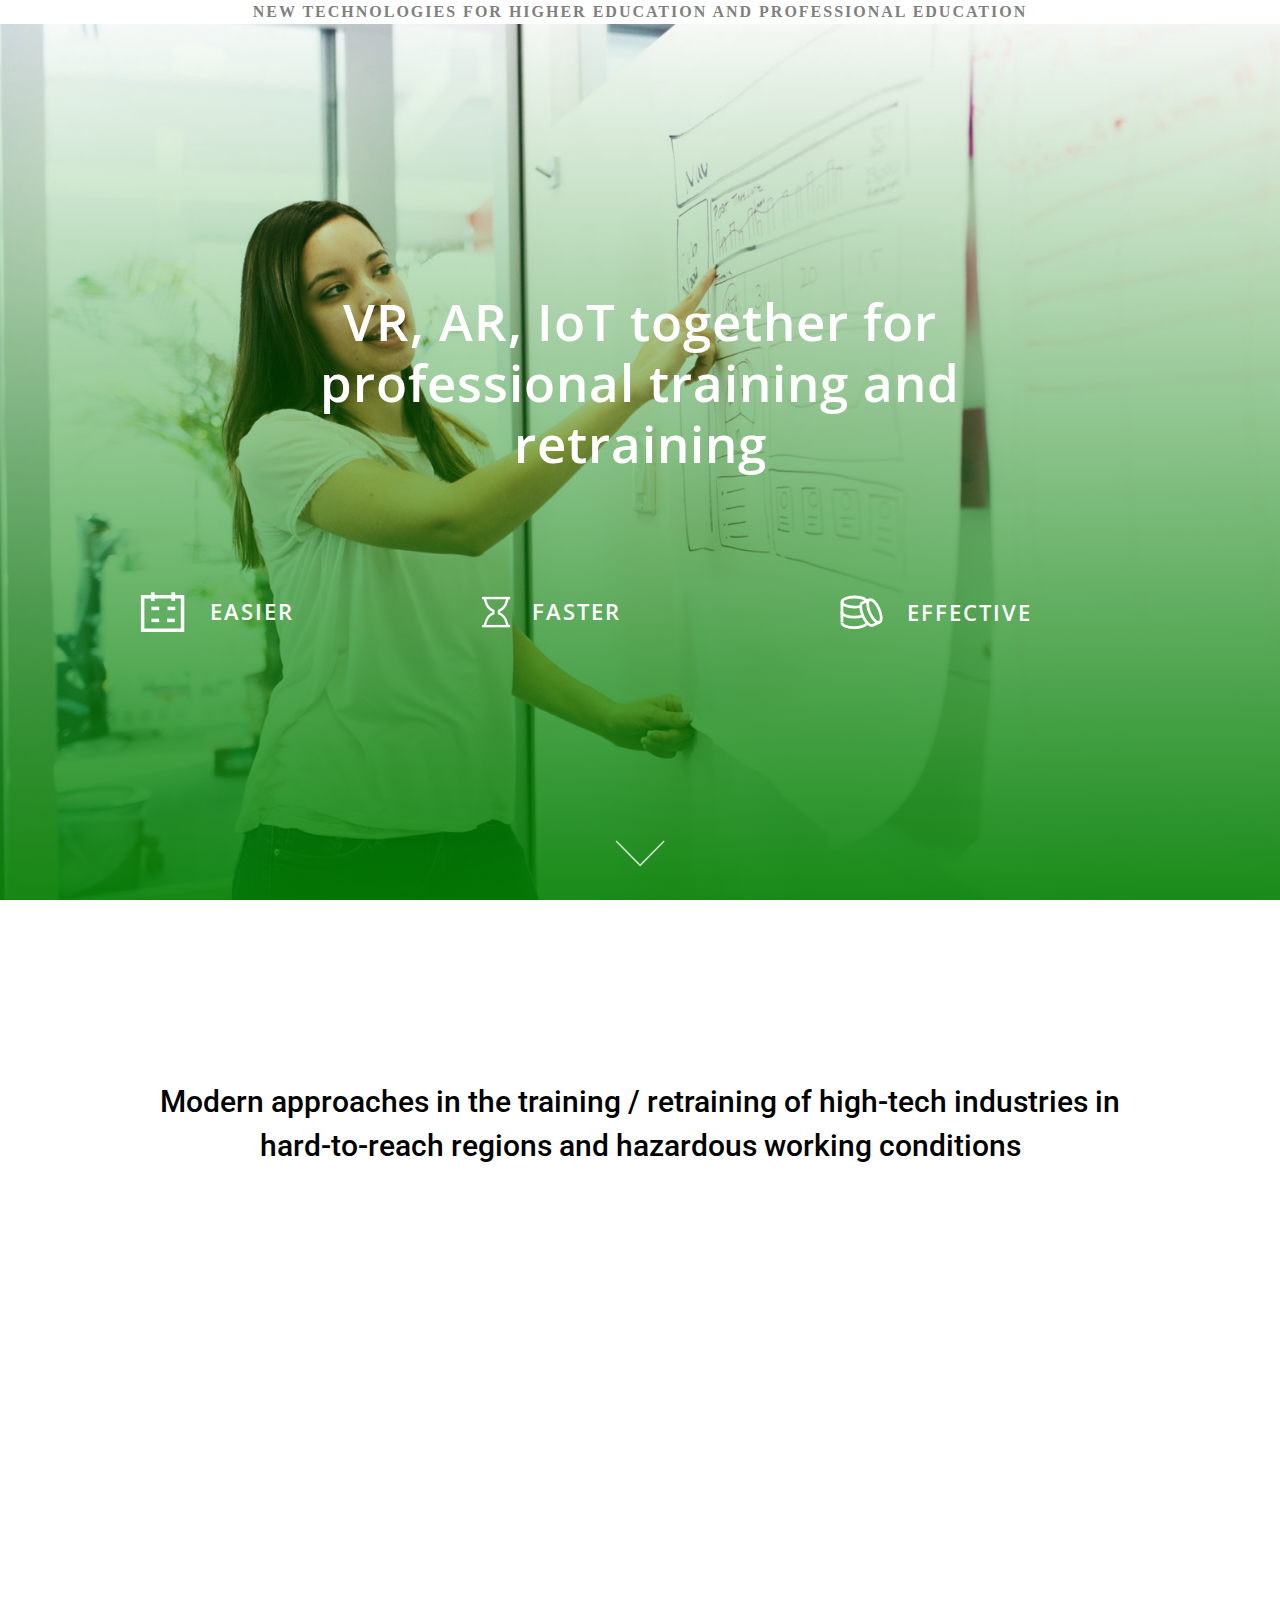
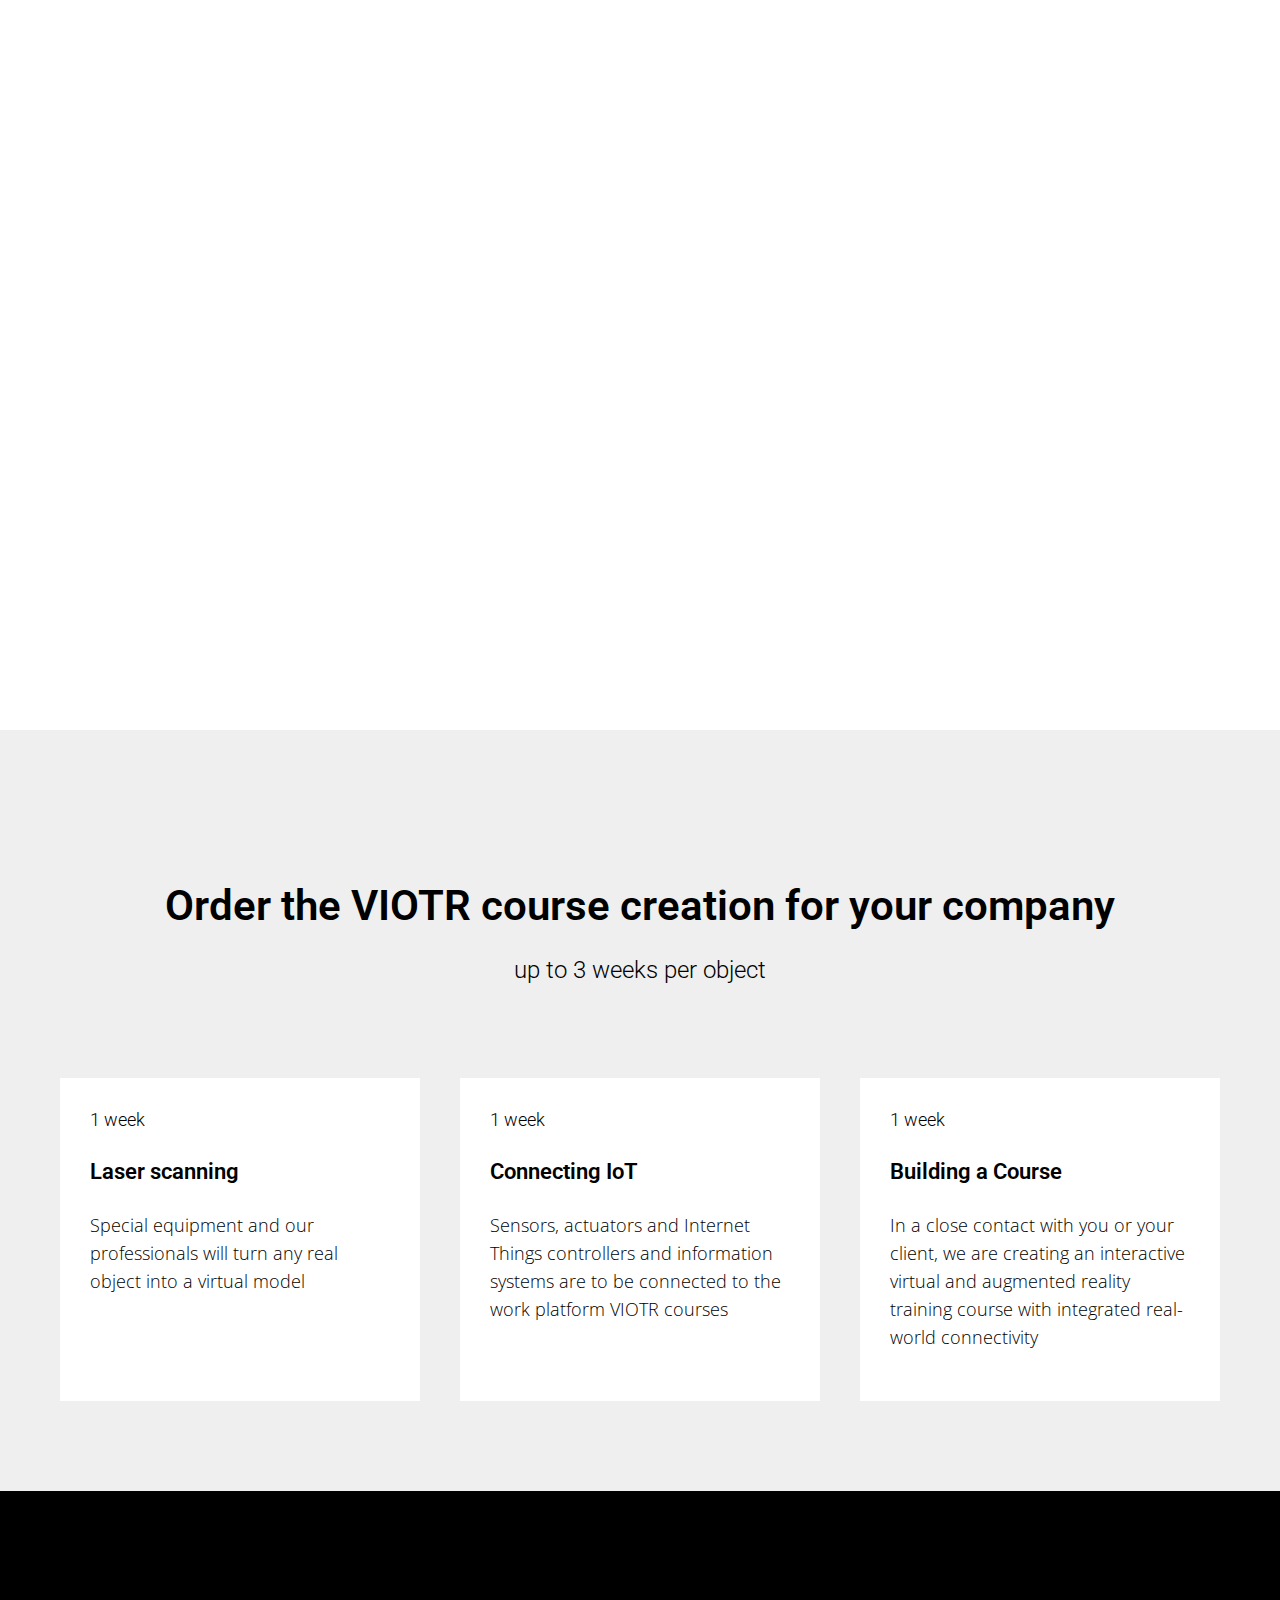
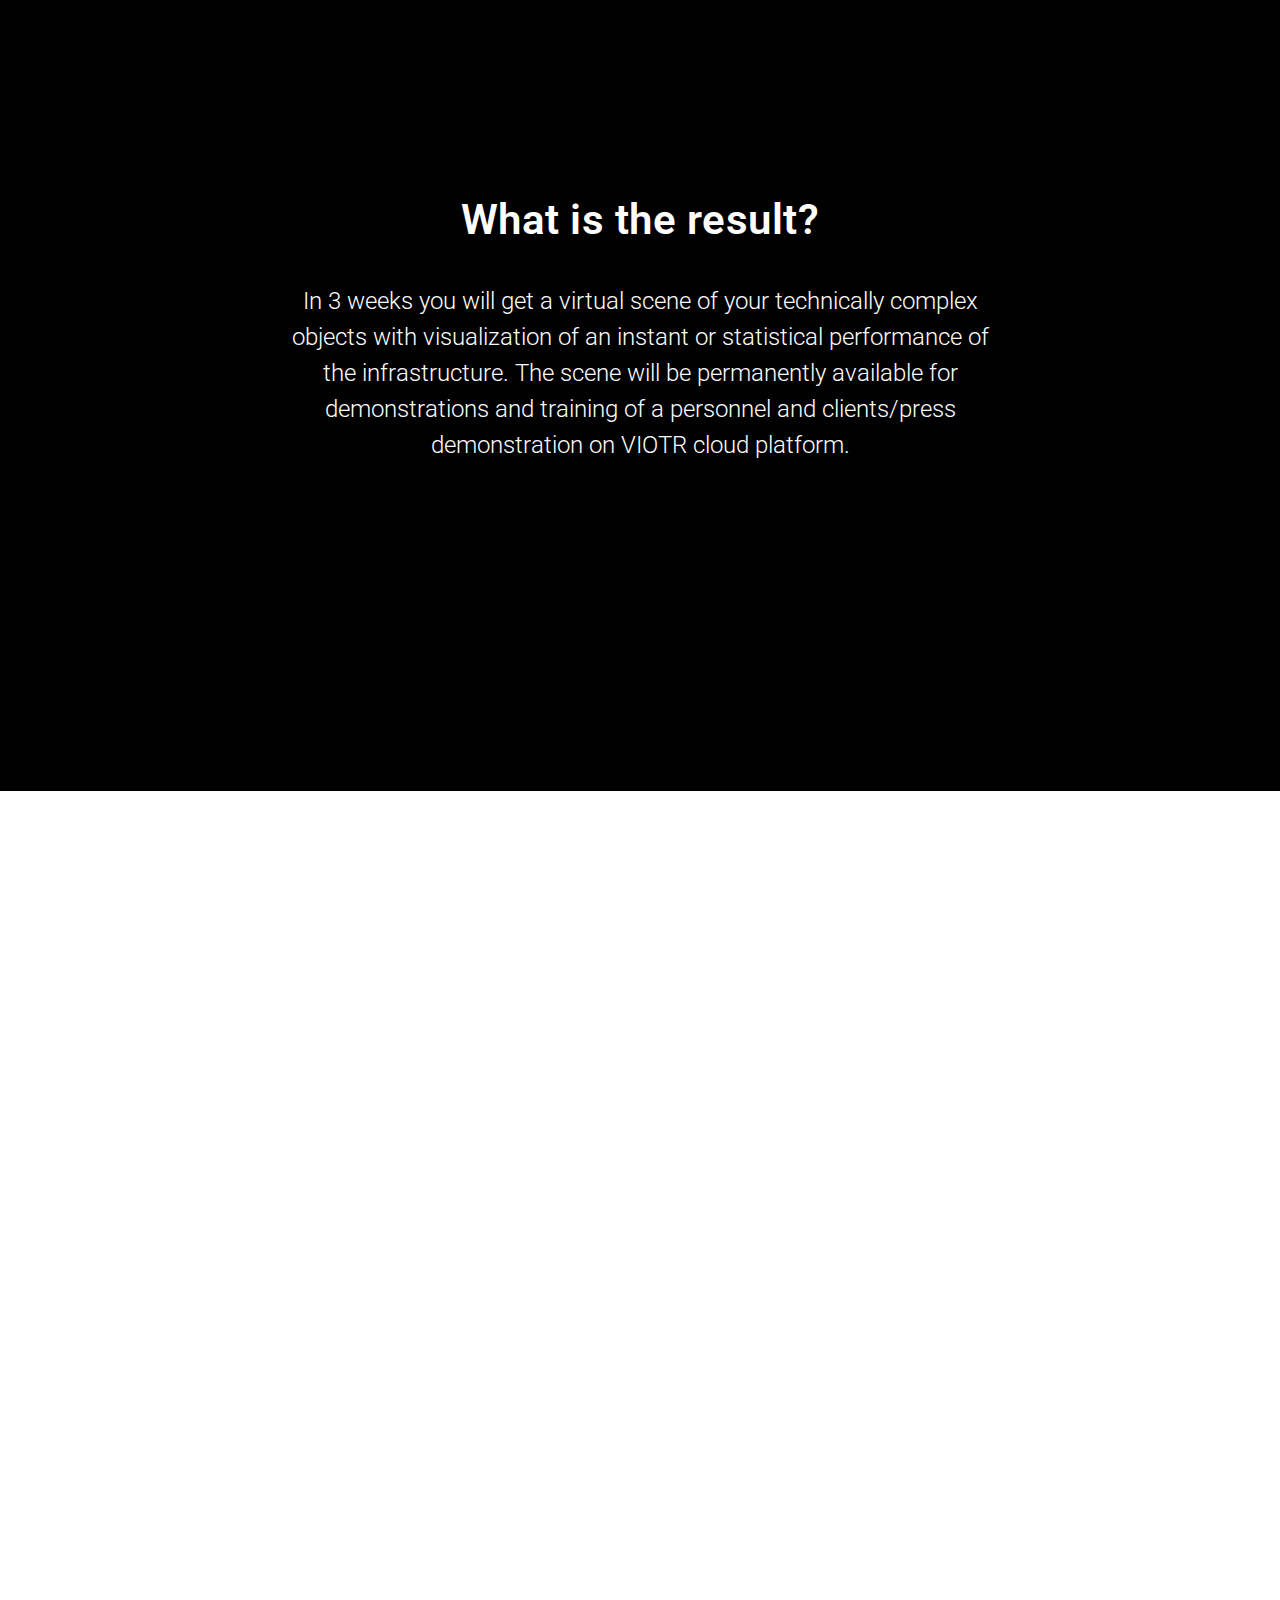
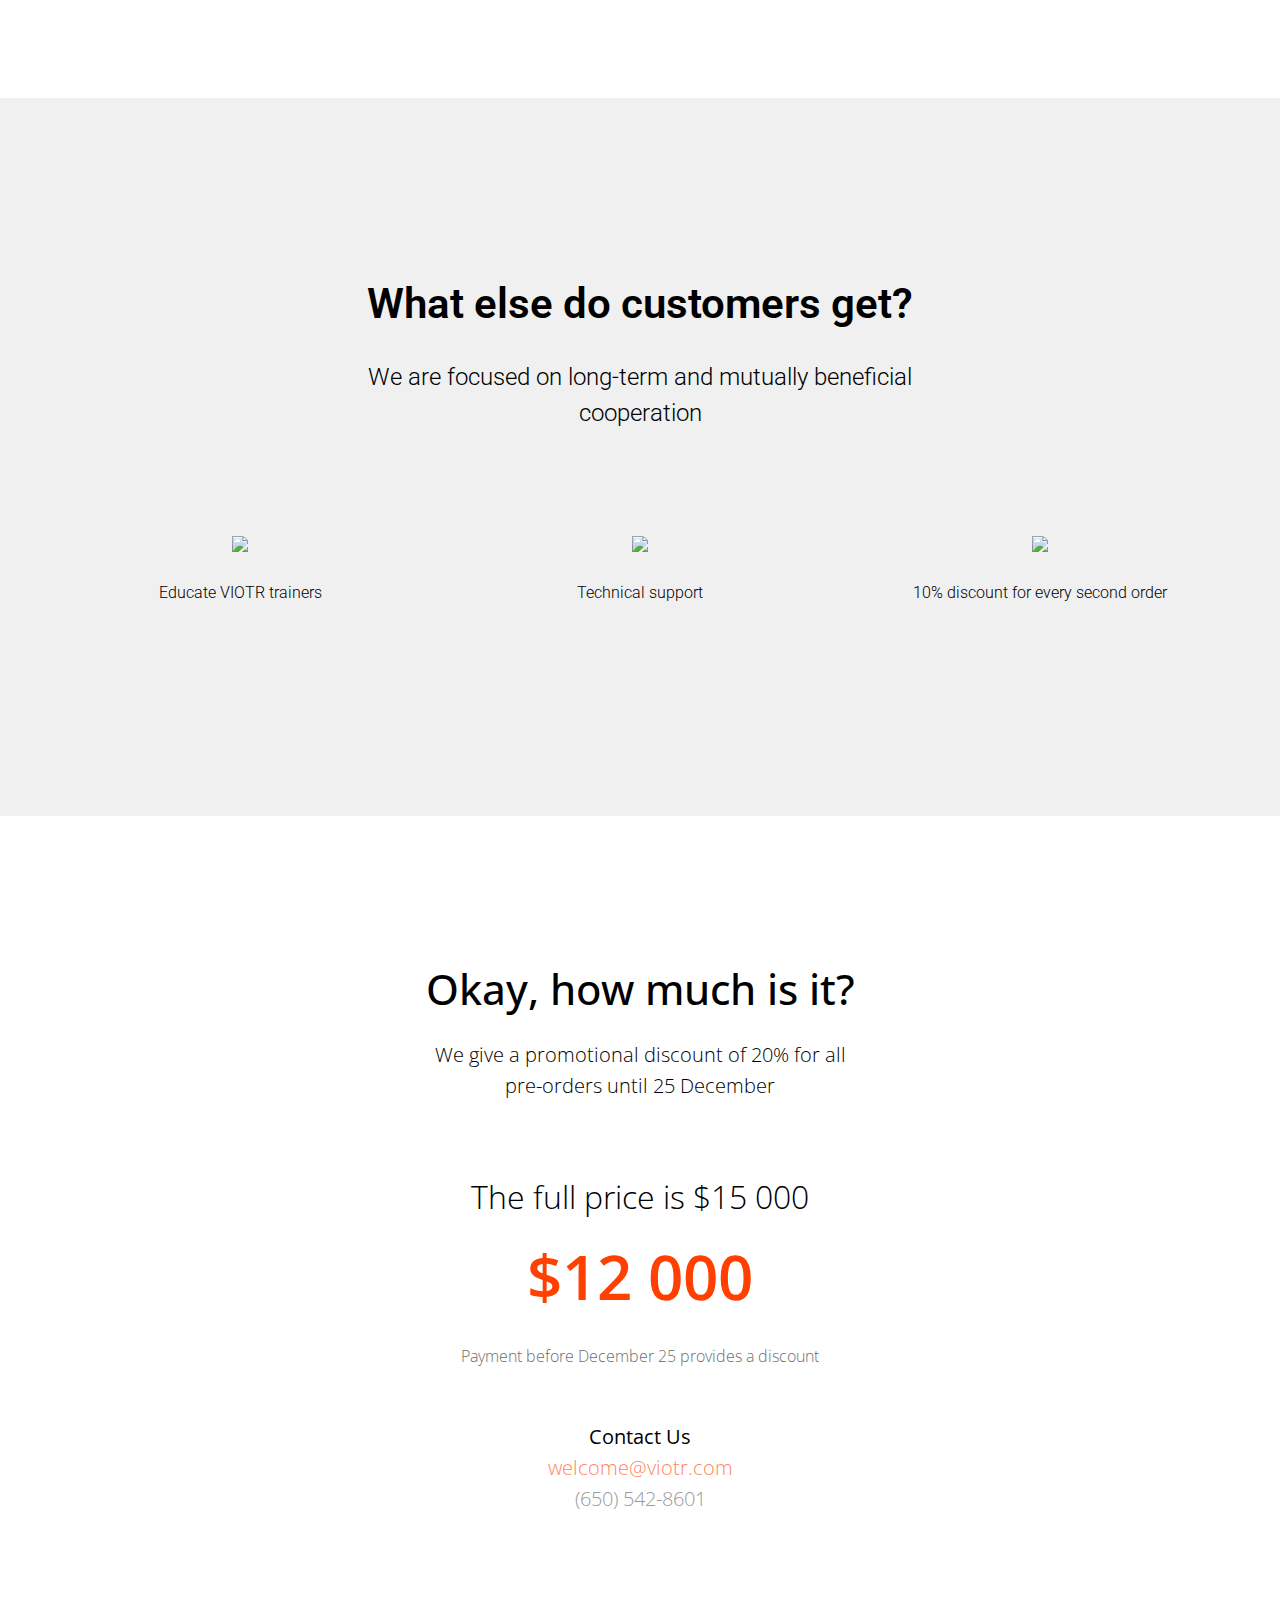
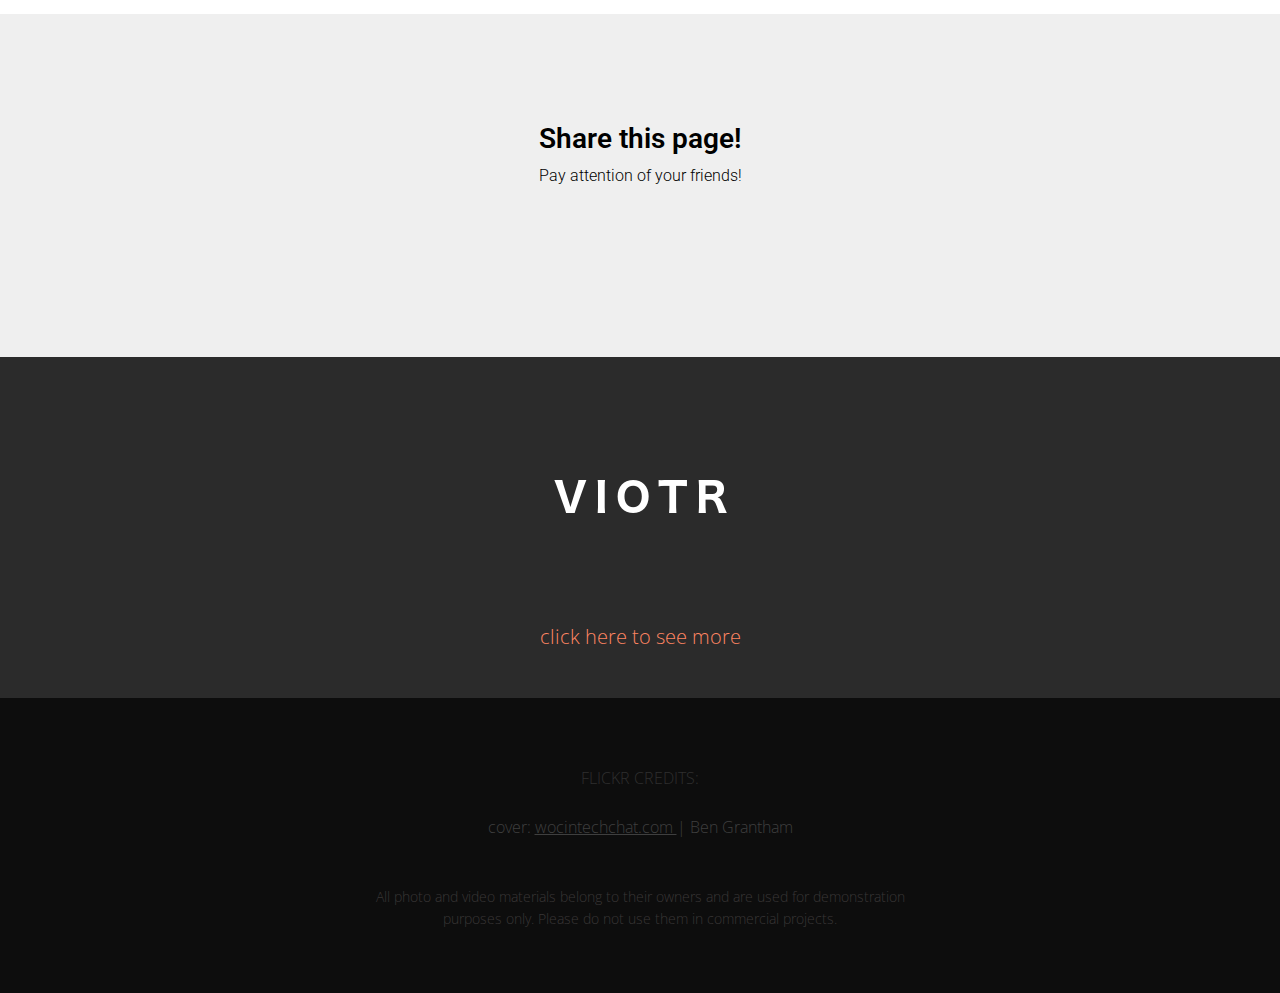
==== commit 3b1b5e36: "hot fixes" ====
--- a/index.html
+++ b/index.html
@@ -272,7 +272,7 @@
 <div class="t517__sectioninfowrapper">
 <div class="t-name t-name_sm t517__bottommargin" style="font-weight:300;" field="li_time__1477265741974">1 week
 </div>
-<div class="t-name t-name_lg t517__bottommargin" style="" field="li_title__1477265741974">Сборка курса
+<div class="t-name t-name_lg t517__bottommargin" style="" field="li_title__1477265741974">Building a Course
 </div>
 <div class="t-text t-text_sm" style="" field="li_text__1477265741974">In a close contact with you or your client, we are creating an interactive virtual and augmented reality training course with integrated real-world connectivity
 </div>
@@ -318,7 +318,7 @@
 <div class="t-col t-col_12">
 <div class="t-section__topwrapper t-align_center">
 <div class="t-section__title t-title t-title_xs" field="btitle">
-<strong>What we think customers will tell about our courses
+<strong>What we think end-users will tell about our courses
 </strong>
 </div>
 </div>
@@ -532,17 +532,15 @@
 <div class="t-container"> 
 <div class="t-col t-col_4 t-prefix_4 t-align_center"> 
 <img src="images/tild6530-6632-4765-a461-666231313536__viotr.png" class="t564__img" imgfield="img" onclick="location.href='index_v2.html';"> 
-<!-- <div class="t564__small-wrapper"> 
+
+<div class="t564__small-wrapper"> 
 <div class="t564__text t-text t-text_md" style="" field="text">
-<b>Напишите нам
-</b>
-<br />
-<span style="color: rgb(154, 154, 154);"><a href=mailto:welcome@viotr.com>welcome@viotr.com</a>
+<span style="color: rgb(154, 154, 154);"><a href="index_v2.html">click here to see more</a>
 <br />
 </span>
 <br />
 </div> 
-</div>  -->
+</div> 
 
 
 <!-- <div class="t-sociallinks"> 
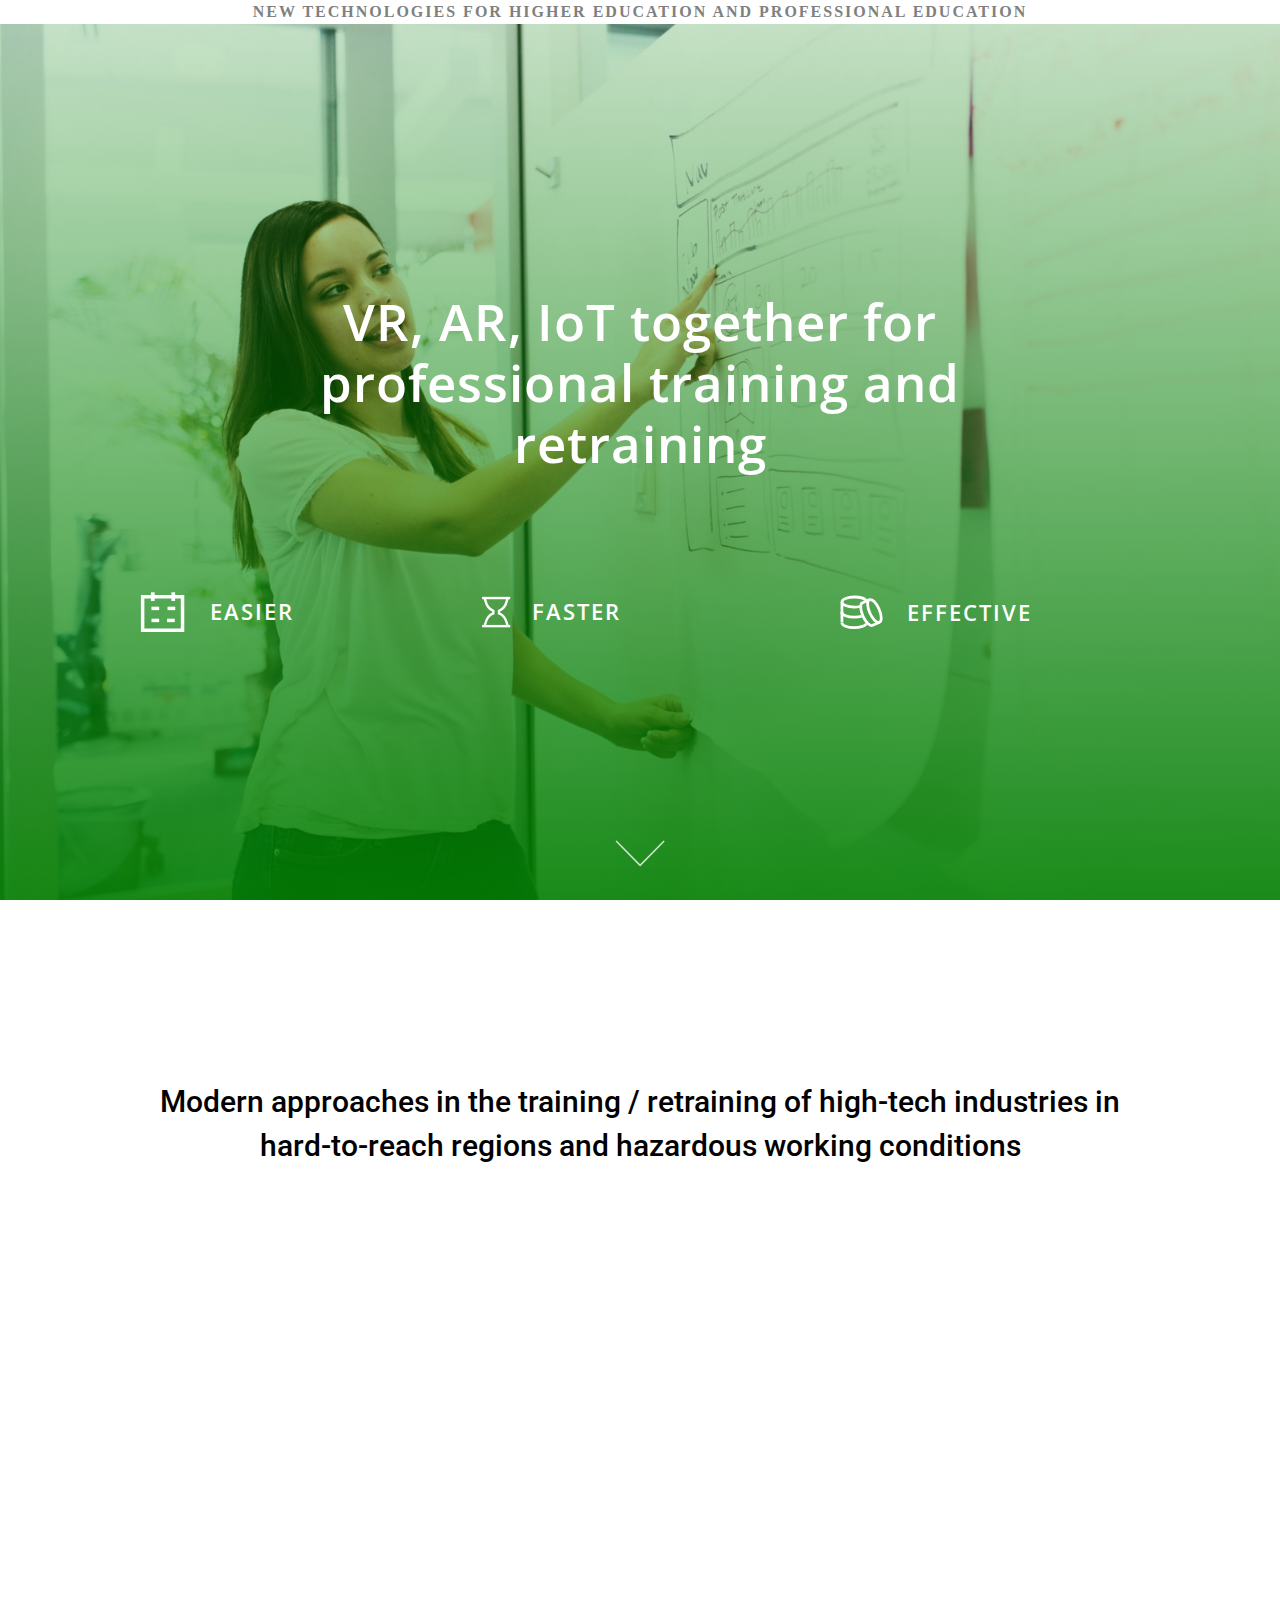
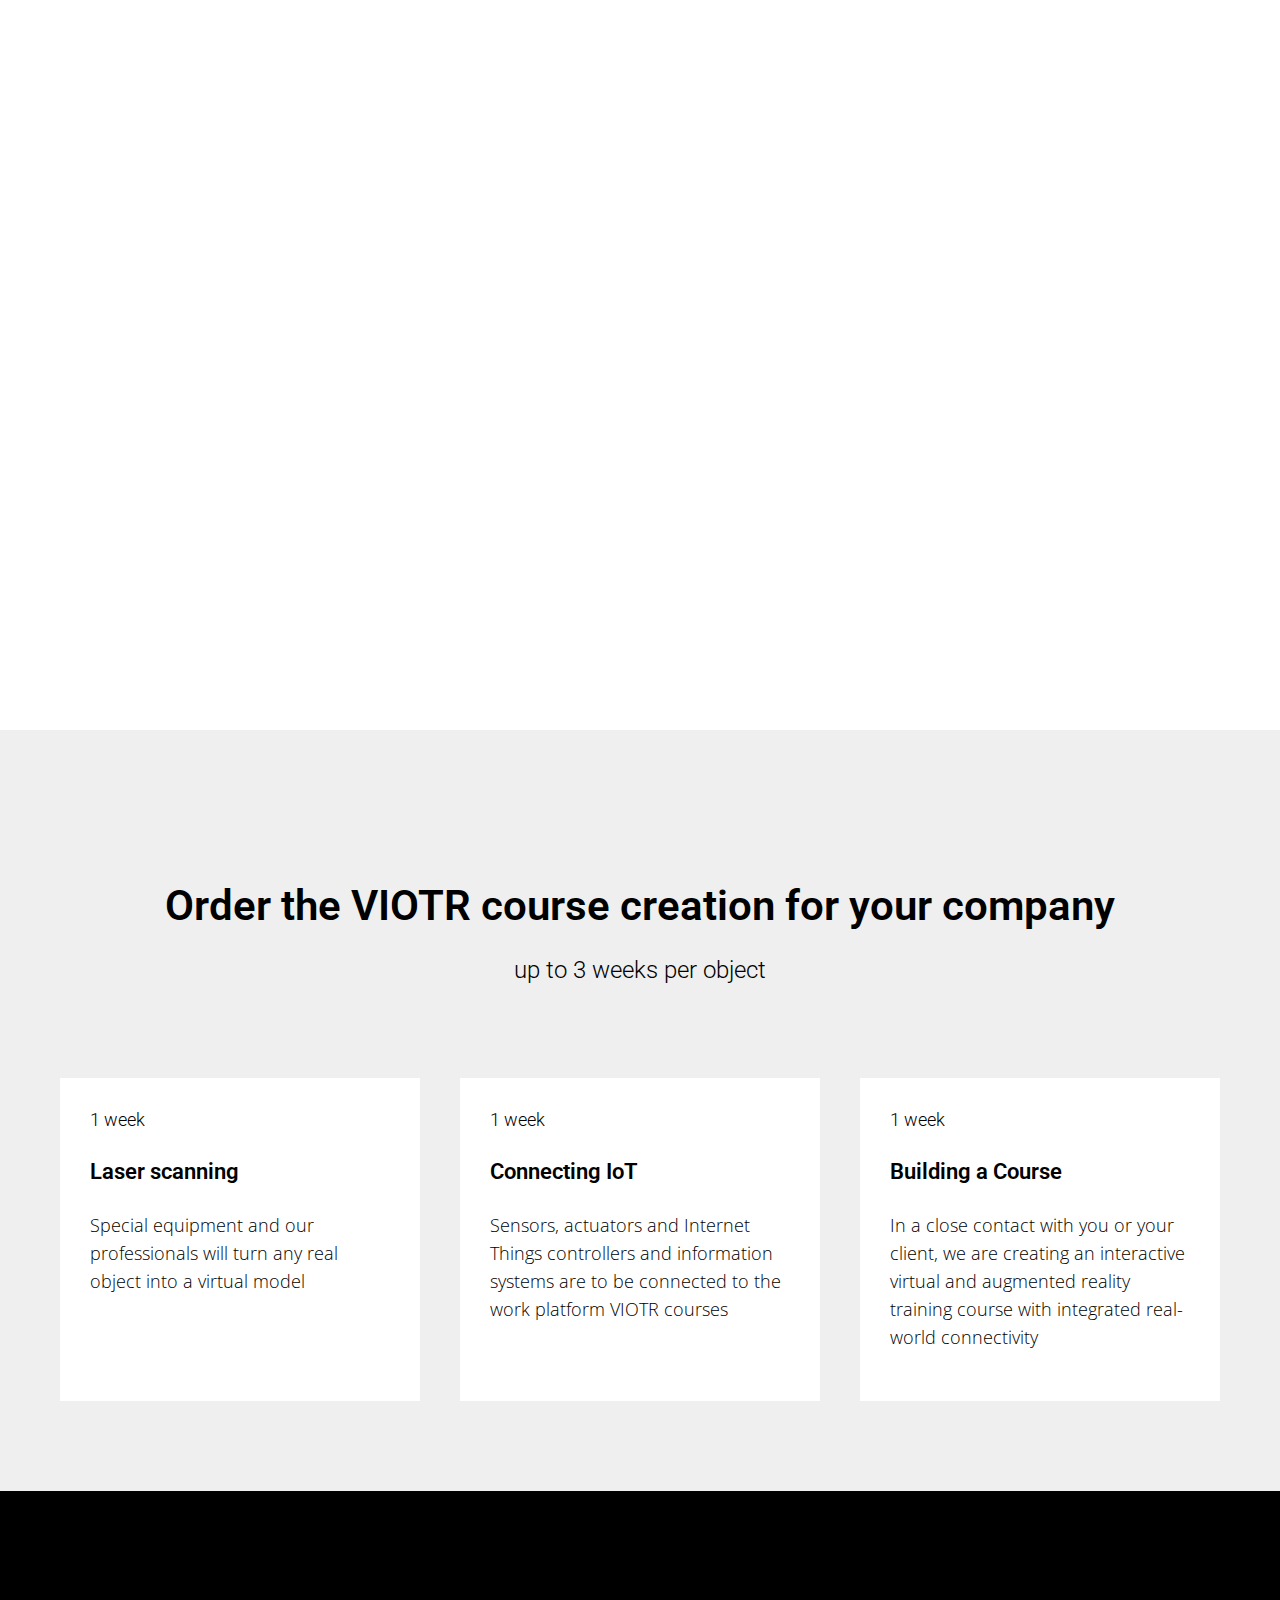
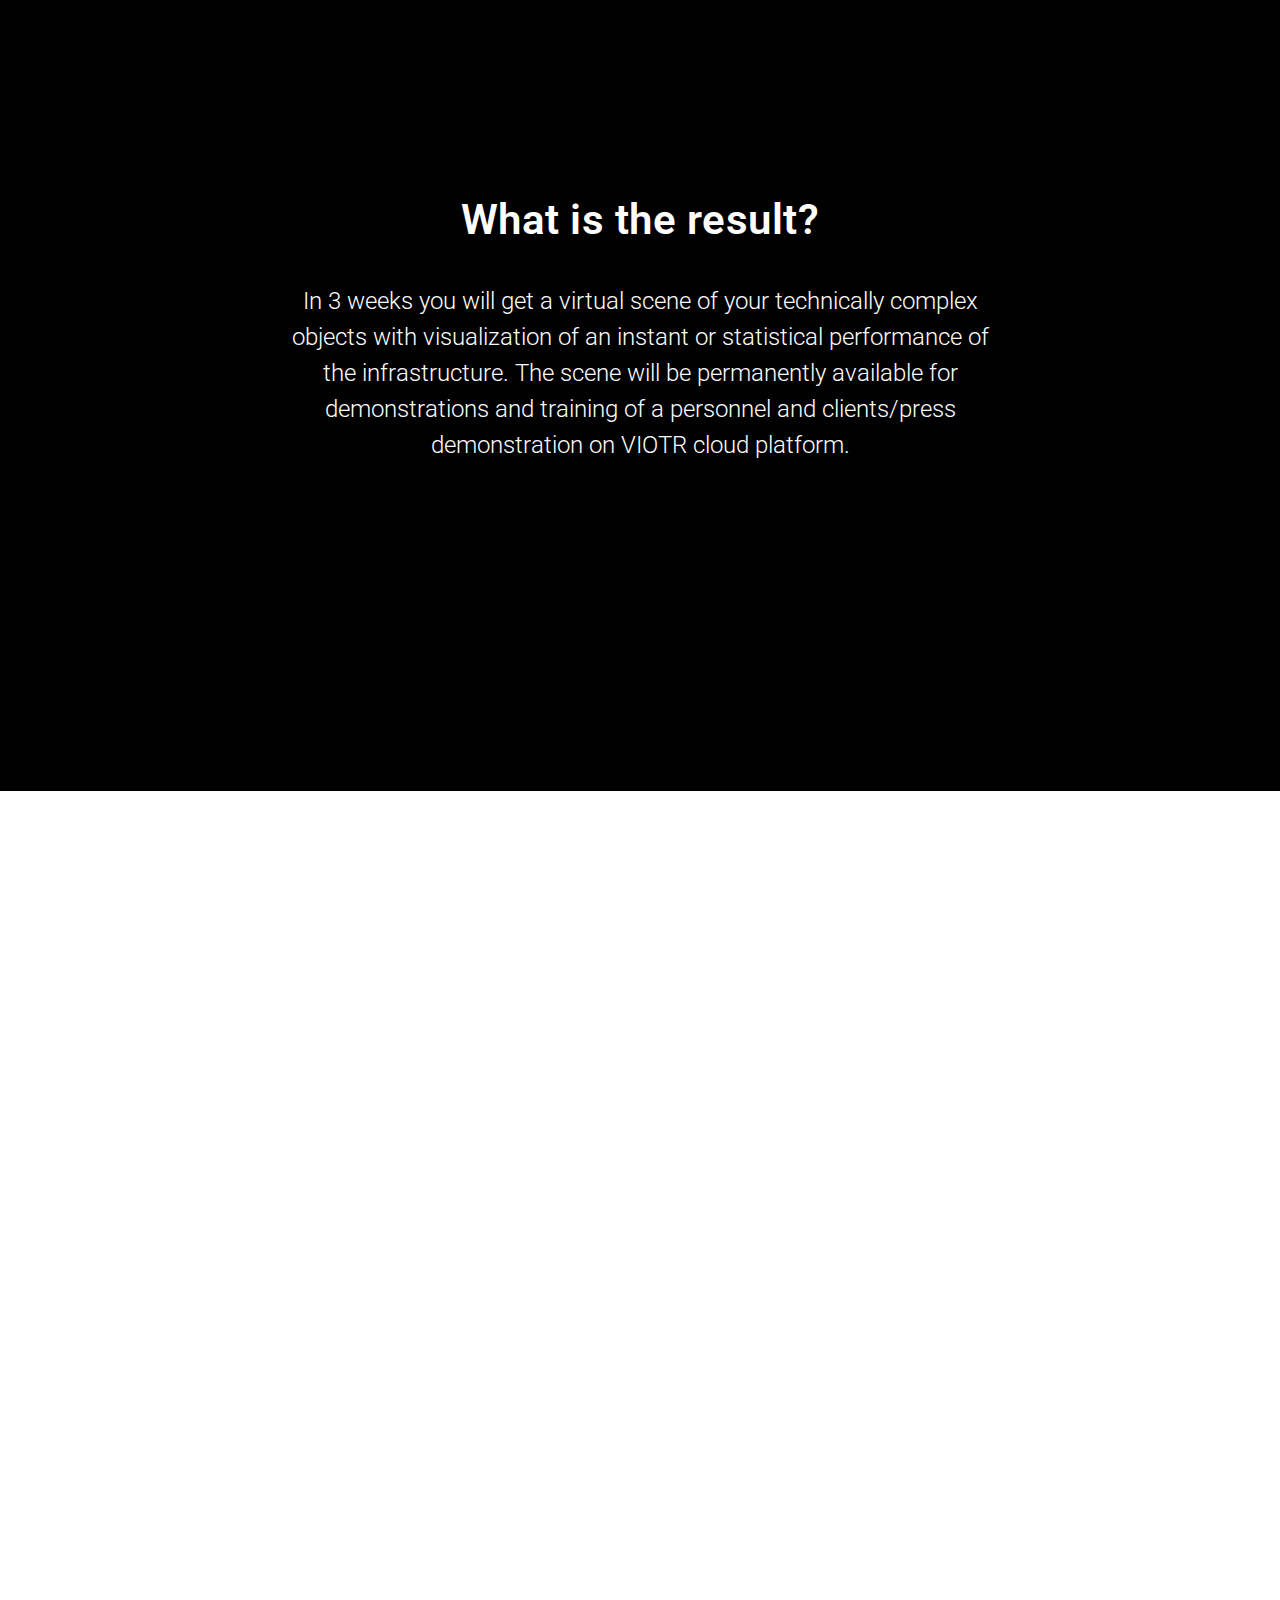
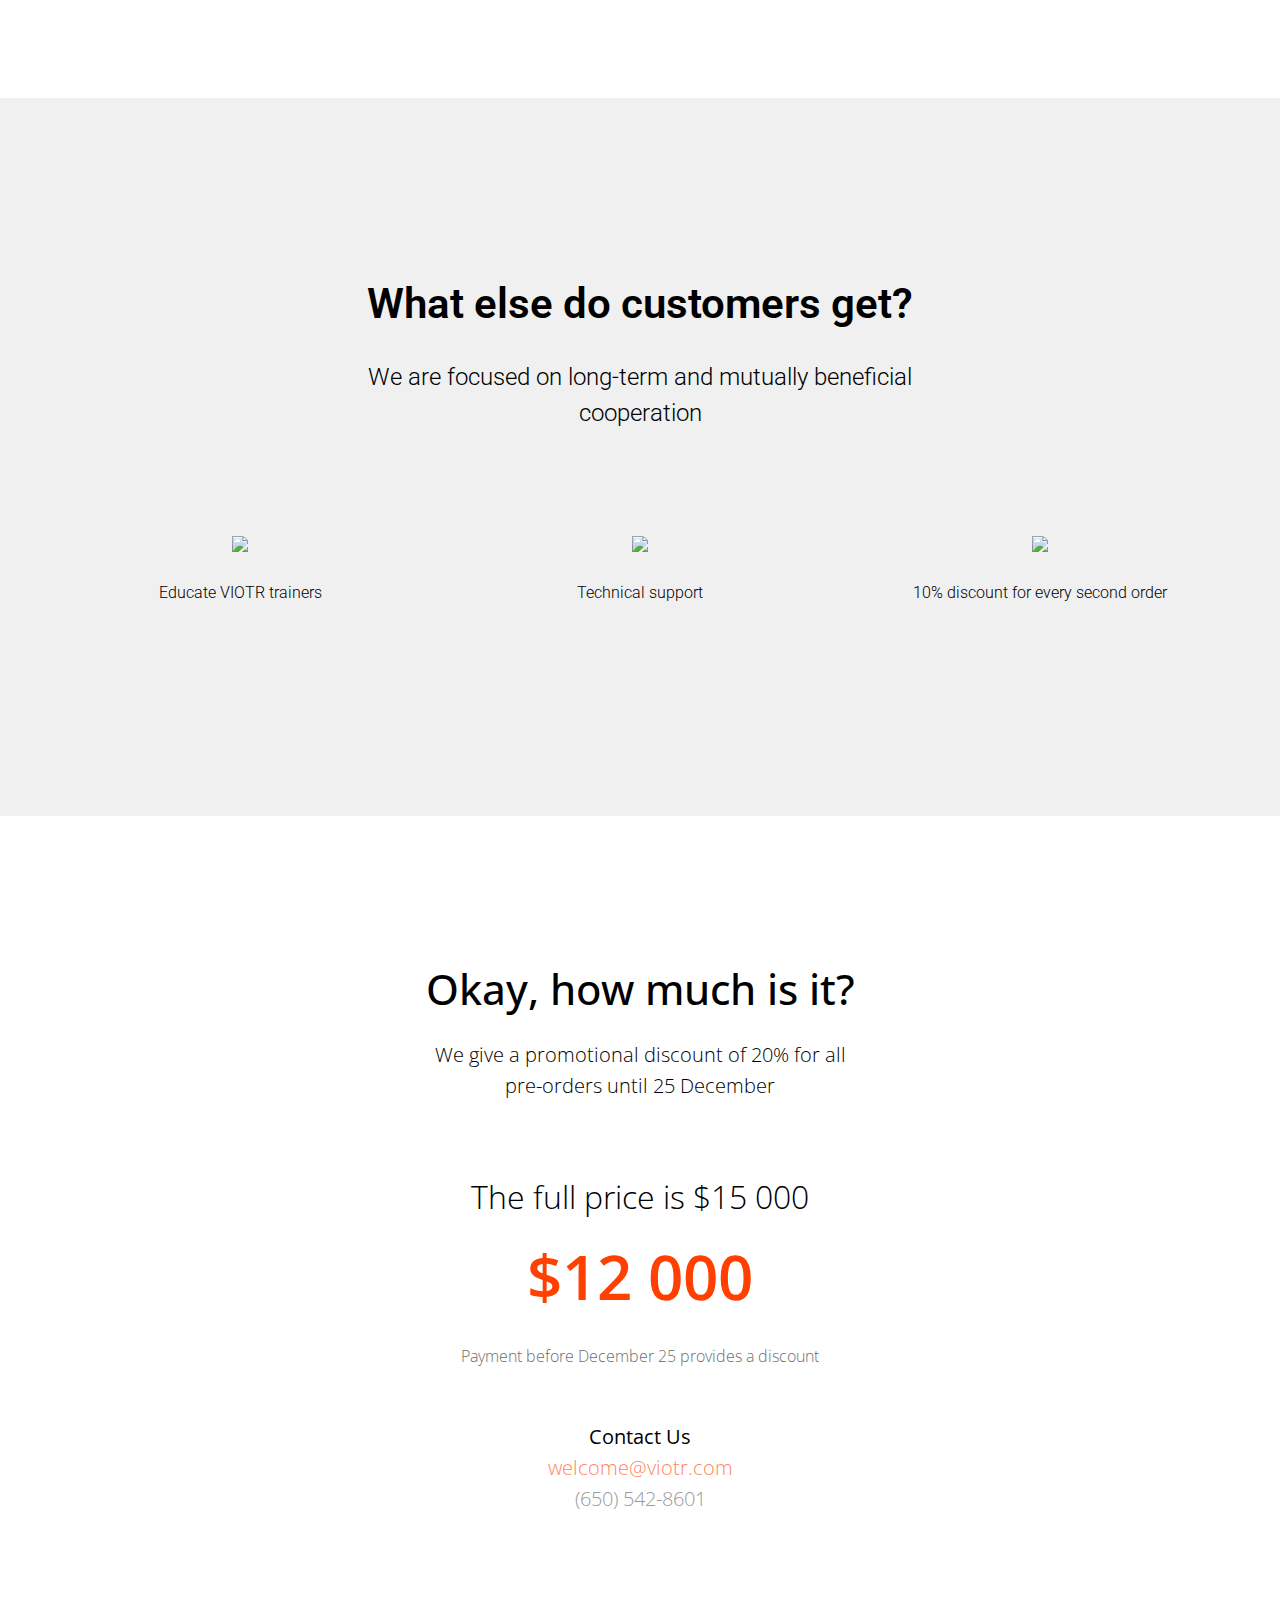
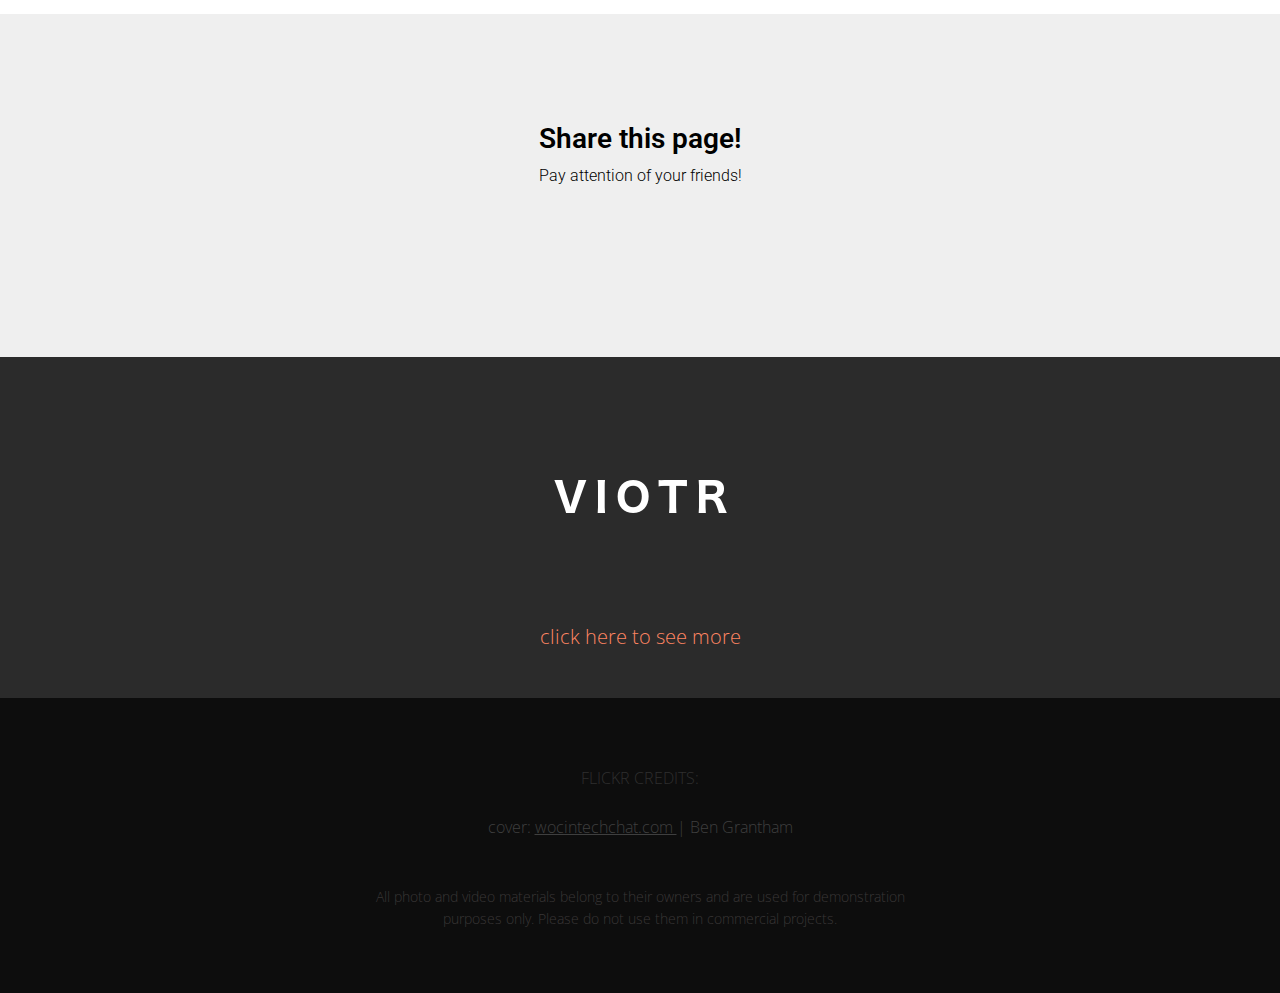
==== commit 658c5ae4: "re-gradient" ====
--- a/index.html
+++ b/index.html
@@ -50,9 +50,37 @@
 <!-- T396 -->
 <style>#rec37395994 .t396__artboard{min-height: 550px;height: 100vh; background-color: #ffffff;}
 		#rec37395994 .t396__filter{min-height: 550px;height: 100vh;
-									background-image: -webkit-gradient( linear, left top, left bottom, from(rgba(255,255,255,0)), to(rgba(2,128,2,0.9)) );
-									background-image: -webkit-linear-gradient(top, rgba(255,255,255,0), rgba(2,128,2,0.9));background-image: linear-gradient(to bottom, rgba(255,255,255,0), rgba(2,128,2,0.9));}
-		#rec37395994 .t396__carrier{min-height: 550px;height: 100vh;background-position: center center;background-attachment: scroll;background-image: url('images/tild6539-3236-4632-b561-646531663732__-__resize__20x__girl.jpg');background-size:cover;background-repeat:no-repeat;}@media screen and (max-width: 1199px){#rec37395994 .t396__artboard{}#rec37395994 .t396__filter{}#rec37395994 .t396__carrier{background-attachment:scroll;}}@media screen and (max-width: 959px){#rec37395994 .t396__artboard{min-height: 860px;}#rec37395994 .t396__filter{min-height: 860px;}#rec37395994 .t396__carrier{min-height: 860px;}}@media screen and (max-width: 639px){#rec37395994 .t396__artboard{min-height: 880px;}#rec37395994 .t396__filter{min-height: 880px;}#rec37395994 .t396__carrier{min-height: 880px;}}@media screen and (max-width: 479px){}#rec37395994 .tn-elem[data-elem-id="1470209944682"]{color:#ffffff;text-align:center;z-index:2;top: calc(50vh - 0px + -67px);left: calc(50% - 415px + 0px);width:830px;}#rec37395994 .tn-elem[data-elem-id="1470209944682"] .tn-atom{color:#ffffff;font-size:51px;font-family:'Open Sans';line-height:1.2;font-weight:600;letter-spacing:1px;background-position:center center;border-color:transparent;border-style:solid;}@media screen and (max-width: 1199px){#rec37395994 .tn-elem[data-elem-id="1470209944682"] .tn-atom{font-size:54px;}}@media screen and (max-width: 959px){#rec37395994 .tn-elem[data-elem-id="1470209944682"] .tn-atom{font-size:34px;line-height:1.15;}}@media screen and (max-width: 639px){#rec37395994 .tn-elem[data-elem-id="1470209944682"] .tn-atom{font-size:32px;}}@media screen and (max-width: 479px){#rec37395994 .tn-elem[data-elem-id="1470209944682"] .tn-atom{font-size:26px;line-height:1.2;}}#rec37395994 .tn-elem[data-elem-id="1470210011265"]{color:#ffffff;z-index:3;top: calc(50vh - 0px + 162.5px);left: calc(50% - 120px + -310px);width:240px;}#rec37395994 .tn-elem[data-elem-id="1470210011265"] .tn-atom{color:#ffffff;font-size:22px;font-family:'Open Sans';line-height:1.35;font-weight:600;letter-spacing:2px;background-position:center center;border-color:transparent;border-style:solid;}@media screen and (max-width: 1199px){#rec37395994 .tn-elem[data-elem-id="1470210011265"]{text-align:center;}#rec37395994 .tn-elem[data-elem-id="1470210011265"] .tn-atom{font-size:20px;line-height:1.55;}}@media screen and (max-width: 959px){#rec37395994 .tn-elem[data-elem-id="1470210011265"] .tn-atom{letter-spacing:1.5px;}}@media screen and (max-width: 639px){#rec37395994 .tn-elem[data-elem-id="1470210011265"] .tn-atom{font-size:18px;letter-spacing:2px;}}@media screen and (max-width: 479px){}#rec37395994 .tn-elem[data-elem-id="1482418422912"]{z-index:8;top: calc(100vh + -33px);left: calc(50% - 25px + 0px);width:50px;}#rec37395994 .tn-elem[data-elem-id="1482418422912"] .tn-atom{opacity:0.8;background-position:center center;border-color:transparent;border-style:solid;}@media screen and (max-width: 1199px){}@media screen and (max-width: 959px){}@media screen and (max-width: 639px){}@media screen and (max-width: 479px){}#rec37395994 .tn-elem[data-elem-id="1482252541921"]{color:#ffffff;z-index:7;top: calc(50vh - 0px + 162.5px);left: calc(50% - 130px + 397px);width:260px;}#rec37395994 .tn-elem[data-elem-id="1482252541921"] .tn-atom{color:#ffffff;font-size:22px;font-family:'Open Sans';line-height:1.5;font-weight:600;letter-spacing:2px;background-position:center center;border-color:transparent;border-style:solid;}@media screen and (max-width: 1199px){#rec37395994 .tn-elem[data-elem-id="1482252541921"]{text-align:center;}#rec37395994 .tn-elem[data-elem-id="1482252541921"] .tn-atom{font-size:20px;line-height:1.55;}}@media screen and (max-width: 959px){#rec37395994 .tn-elem[data-elem-id="1482252541921"] .tn-atom{letter-spacing:1.5px;}}@media screen and (max-width: 639px){#rec37395994 .tn-elem[data-elem-id="1482252541921"] .tn-atom{font-size:18px;letter-spacing:2px;}}@media screen and (max-width: 479px){}#rec37395994 .tn-elem[data-elem-id="1482252370403"]{color:#ffffff;z-index:6;top: calc(50vh - 0px + 161.5px);left: calc(50% - 135px + 27px);width:270px;}#rec37395994 .tn-elem[data-elem-id="1482252370403"] .tn-atom{color:#ffffff;font-size:22px;font-family:'Open Sans';line-height:1.5;font-weight:600;letter-spacing:2px;background-position:center center;border-color:transparent;border-style:solid;}@media screen and (max-width: 1199px){#rec37395994 .tn-elem[data-elem-id="1482252370403"]{text-align:center;}#rec37395994 .tn-elem[data-elem-id="1482252370403"] .tn-atom{font-size:20px;line-height:1.55;}}@media screen and (max-width: 959px){#rec37395994 .tn-elem[data-elem-id="1482252370403"] .tn-atom{letter-spacing:1.5px;}}@media screen and (max-width: 639px){#rec37395994 .tn-elem[data-elem-id="1482252370403"] .tn-atom{font-size:18px;letter-spacing:2px;}}@media screen and (max-width: 479px){}#rec37395994 .tn-elem[data-elem-id="1482424126279"]{color:#ffffff;text-align:center;z-index:10;top: calc(50vh - 0px + -139px);left: calc(50% - 185px + 0px);width:370px;}#rec37395994 .tn-elem[data-elem-id="1482424126279"] .tn-atom{color:#ffffff;font-size:20px;font-family:'Roboto';line-height:1.2;font-weight:300;letter-spacing:3px;background-position:center center;border-color:transparent;border-style:solid;}@media screen and (max-width: 1199px){#rec37395994 .tn-elem[data-elem-id="1482424126279"] .tn-atom{font-size:68px;}}@media screen and (max-width: 959px){#rec37395994 .tn-elem[data-elem-id="1482424126279"] .tn-atom{font-size:68px;line-height:1.15;}}@media screen and (max-width: 639px){#rec37395994 .tn-elem[data-elem-id="1482424126279"] .tn-atom{font-size:32px;}}@media screen and (max-width: 479px){#rec37395994 .tn-elem[data-elem-id="1482424126279"] .tn-atom{font-size:30px;line-height:1.2;}}#rec37395994 .tn-elem[data-elem-id="1482484532950"]{z-index:11;top: calc(50vh - 275px + 408px);left: calc(50% - 600px + 94px);width:58px;}#rec37395994 .tn-elem[data-elem-id="1482484532950"] .tn-atom{background-position:center center;border-color:transparent;border-style:solid;}@media screen and (max-width: 1199px){}@media screen and (max-width: 959px){}@media screen and (max-width: 639px){}@media screen and (max-width: 479px){}#rec37395994 .tn-elem[data-elem-id="1482484766847"]{z-index:12;top: calc(50vh - 275px + 414px);left: calc(50% - 600px + 798px);width:46px;}#rec37395994 .tn-elem[data-elem-id="1482484766847"] .tn-atom{background-position:center center;border-color:transparent;border-style:solid;}@media screen and (max-width: 1199px){}@media screen and (max-width: 959px){}@media screen and (max-width: 639px){}@media screen and (max-width: 479px){}#rec37395994 .tn-elem[data-elem-id="1482484875944"]{z-index:13;top: calc(50vh - 275px + 417px);left: calc(50% - 600px + 436px);width:40px;}#rec37395994 .tn-elem[data-elem-id="1482484875944"] .tn-atom{background-position:center center;border-color:transparent;border-style:solid;}@media screen and (max-width: 1199px){}@media screen and (max-width: 959px){}@media screen and (max-width: 639px){}@media screen and (max-width: 479px){}#rec37395994 .tn-elem[data-elem-id="1510091096378"]{color:#000000;z-index:14;top: calc(50vh - 275px + 490px);left: calc(50% - 600px + 250px);width:720px;}#rec37395994 .tn-elem[data-elem-id="1510091096378"] .tn-atom{color:#000000;font-size:20px;font-family:'Open Sans';line-height:1.55;font-weight:400;background-position:center center;border-color:transparent;border-style:solid;}@media screen and (max-width: 1199px){}@media screen and (max-width: 959px){}@media screen and (max-width: 639px){}@media screen and (max-width: 479px){}
+									background-image: -webkit-gradient( linear, left top, left bottom, from(rgba(2,128,2,0.2)), to(rgba(2,128,2,0.9)) );
+									background-image: -webkit-linear-gradient(top, rgba(2,128,2,0.2), rgba(2,128,2,0.9));background-image: linear-gradient(to bottom, rgba(2,128,2,0.2), rgba(2,128,2,0.9));}
+		#rec37395994 .t396__carrier{min-height: 550px;height: 100vh;background-position: center center;background-attachment: scroll;background-image: url('images/tild6539-3236-4632-b561-646531663732__-__resize__20x__girl.jpg');background-size:cover;background-repeat:no-repeat;}
+		@media screen and (max-width: 1199px){#rec37395994 .t396__artboard{}#rec37395994 .t396__filter{}#rec37395994 .t396__carrier{background-attachment:scroll;}}
+		@media screen and (max-width: 959px){#rec37395994 .t396__artboard{min-height: 860px;}#rec37395994 .t396__filter{min-height: 860px;}#rec37395994 .t396__carrier{min-height: 860px;}}
+		@media screen and (max-width: 639px){#rec37395994 .t396__artboard{min-height: 880px;}#rec37395994 .t396__filter{min-height: 880px;}#rec37395994 .t396__carrier{min-height: 880px;}}
+		@media screen and (max-width: 479px){}#rec37395994 .tn-elem[data-elem-id="1470209944682"]{color:#ffffff;text-align:center;z-index:2;top: calc(50vh - 0px + -67px);left: calc(50% - 415px + 0px);width:830px;}#rec37395994 .tn-elem[data-elem-id="1470209944682"] .tn-atom{color:#ffffff;font-size:51px;font-family:'Open Sans';line-height:1.2;font-weight:600;letter-spacing:1px;background-position:center center;border-color:transparent;border-style:solid;}
+		@media screen and (max-width: 1199px){#rec37395994 .tn-elem[data-elem-id="1470209944682"] .tn-atom{font-size:54px;}}@media screen and (max-width: 959px){#rec37395994 .tn-elem[data-elem-id="1470209944682"] .tn-atom{font-size:34px;line-height:1.15;}}@media screen and (max-width: 639px){#rec37395994 .tn-elem[data-elem-id="1470209944682"] .tn-atom{font-size:32px;}}
+		@media screen and (max-width: 479px){#rec37395994 .tn-elem[data-elem-id="1470209944682"] .tn-atom{font-size:26px;line-height:1.2;}}#rec37395994 .tn-elem[data-elem-id="1470210011265"]{color:#ffffff;z-index:3;top: calc(50vh - 0px + 162.5px);left: calc(50% - 120px + -310px);width:240px;}#rec37395994 .tn-elem[data-elem-id="1470210011265"] .tn-atom{color:#ffffff;font-size:22px;font-family:'Open Sans';line-height:1.35;font-weight:600;letter-spacing:2px;background-position:center center;border-color:transparent;border-style:solid;}
+		@media screen and (max-width: 1199px){#rec37395994 .tn-elem[data-elem-id="1470210011265"]{text-align:center;}#rec37395994 .tn-elem[data-elem-id="1470210011265"] .tn-atom{font-size:20px;line-height:1.55;}}
+		@media screen and (max-width: 959px){#rec37395994 .tn-elem[data-elem-id="1470210011265"] .tn-atom{letter-spacing:1.5px;}}
+		@media screen and (max-width: 639px){#rec37395994 .tn-elem[data-elem-id="1470210011265"] .tn-atom{font-size:18px;letter-spacing:2px;}}
+		@media screen and (max-width: 479px){}#rec37395994 .tn-elem[data-elem-id="1482418422912"]{z-index:8;top: calc(100vh + -33px);left: calc(50% - 25px + 0px);width:50px;}#rec37395994 .tn-elem[data-elem-id="1482418422912"] .tn-atom{opacity:0.8;background-position:center center;border-color:transparent;border-style:solid;}@media screen and (max-width: 1199px){}@media screen and (max-width: 959px){}
+		@media screen and (max-width: 639px){}@media screen and (max-width: 479px){}#rec37395994 .tn-elem[data-elem-id="1482252541921"]{color:#ffffff;z-index:7;top: calc(50vh - 0px + 162.5px);left: calc(50% - 130px + 397px);width:260px;}#rec37395994 .tn-elem[data-elem-id="1482252541921"] .tn-atom{color:#ffffff;font-size:22px;font-family:'Open Sans';line-height:1.5;font-weight:600;letter-spacing:2px;background-position:center center;border-color:transparent;border-style:solid;}
+		@media screen and (max-width: 1199px){#rec37395994 .tn-elem[data-elem-id="1482252541921"]{text-align:center;}#rec37395994 .tn-elem[data-elem-id="1482252541921"] .tn-atom{font-size:20px;line-height:1.55;}}
+		@media screen and (max-width: 959px){#rec37395994 .tn-elem[data-elem-id="1482252541921"] .tn-atom{letter-spacing:1.5px;}}
+		@media screen and (max-width: 639px){#rec37395994 .tn-elem[data-elem-id="1482252541921"] .tn-atom{font-size:18px;letter-spacing:2px;}}@media screen and (max-width: 479px){}#rec37395994 .tn-elem[data-elem-id="1482252370403"]{color:#ffffff;z-index:6;top: calc(50vh - 0px + 161.5px);left: calc(50% - 135px + 27px);width:270px;}#rec37395994 .tn-elem[data-elem-id="1482252370403"] .tn-atom{color:#ffffff;font-size:22px;font-family:'Open Sans';line-height:1.5;font-weight:600;letter-spacing:2px;background-position:center center;border-color:transparent;border-style:solid;}@media screen and (max-width: 1199px){#rec37395994 .tn-elem[data-elem-id="1482252370403"]{text-align:center;}#rec37395994 .tn-elem[data-elem-id="1482252370403"] .tn-atom{font-size:20px;line-height:1.55;}}
+		@media screen and (max-width: 959px){#rec37395994 .tn-elem[data-elem-id="1482252370403"] .tn-atom{letter-spacing:1.5px;}}
+		@media screen and (max-width: 639px){#rec37395994 .tn-elem[data-elem-id="1482252370403"] .tn-atom{font-size:18px;letter-spacing:2px;}}
+		@media screen and (max-width: 479px){}#rec37395994 .tn-elem[data-elem-id="1482424126279"]{color:#ffffff;text-align:center;z-index:10;top: calc(50vh - 0px + -139px);left: calc(50% - 185px + 0px);width:370px;}#rec37395994 .tn-elem[data-elem-id="1482424126279"] .tn-atom{color:#ffffff;font-size:20px;font-family:'Roboto';line-height:1.2;font-weight:300;letter-spacing:3px;background-position:center center;border-color:transparent;border-style:solid;}
+		@media screen and (max-width: 1199px){#rec37395994 .tn-elem[data-elem-id="1482424126279"] .tn-atom{font-size:68px;}}
+		@media screen and (max-width: 959px){#rec37395994 .tn-elem[data-elem-id="1482424126279"] .tn-atom{font-size:68px;line-height:1.15;}}
+		@media screen and (max-width: 639px){#rec37395994 .tn-elem[data-elem-id="1482424126279"] .tn-atom{font-size:32px;}}
+		@media screen and (max-width: 479px){#rec37395994 .tn-elem[data-elem-id="1482424126279"] .tn-atom{font-size:30px;line-height:1.2;}}#rec37395994 .tn-elem[data-elem-id="1482484532950"]{z-index:11;top: calc(50vh - 275px + 408px);left: calc(50% - 600px + 94px);width:58px;}#rec37395994 .tn-elem[data-elem-id="1482484532950"] .tn-atom{background-position:center center;border-color:transparent;border-style:solid;}
+		@media screen and (max-width: 1199px){}@media screen and (max-width: 959px){}
+		@media screen and (max-width: 639px){}@media screen and (max-width: 479px){}#rec37395994 .tn-elem[data-elem-id="1482484766847"]{z-index:12;top: calc(50vh - 275px + 414px);left: calc(50% - 600px + 798px);width:46px;}#rec37395994 .tn-elem[data-elem-id="1482484766847"] .tn-atom{background-position:center center;border-color:transparent;border-style:solid;}
+		@media screen and (max-width: 1199px){}@media screen and (max-width: 959px){}@media screen and (max-width: 639px){}
+		@media screen and (max-width: 479px){}#rec37395994 .tn-elem[data-elem-id="1482484875944"]{z-index:13;top: calc(50vh - 275px + 417px);left: calc(50% - 600px + 436px);width:40px;}#rec37395994 .tn-elem[data-elem-id="1482484875944"] .tn-atom{background-position:center center;border-color:transparent;border-style:solid;}@media screen and (max-width: 1199px){}
+		@media screen and (max-width: 959px){}@media screen and (max-width: 639px){}@media screen and (max-width: 479px){}#rec37395994 .tn-elem[data-elem-id="1510091096378"]{color:#000000;z-index:14;top: calc(50vh - 275px + 490px);left: calc(50% - 600px + 250px);width:720px;}#rec37395994 .tn-elem[data-elem-id="1510091096378"] .tn-atom{color:#000000;font-size:20px;font-family:'Open Sans';line-height:1.55;font-weight:400;background-position:center center;border-color:transparent;border-style:solid;}
+		@media screen and (max-width: 1199px){}@media screen and (max-width: 959px){}
+		@media screen and (max-width: 639px){}@media screen and (max-width: 479px){}
 </style> 
 <div class='t396'>
 <div class="t396__artboard" data-artboard-recid="37395994"	data-artboard-height="550"	data-artboard-height-res-640="860"	data-artboard-height-res-480="880"	data-artboard-height_vh="100"	data-artboard-valign="center"	> 
@@ -518,9 +546,9 @@
 <div class="t-container_100 t014" style="opacity:0.70;">
 <div style="position: relative; right: 50%; float: right;">
 <div style="position: relative; z-index: 1; right: -50%;" class="t014__circle-xl t014__black-white">
-<!-- <script type="text/javascript" src="//yastatic.net/share2/share.js" charset="utf-8" async="async">
-</script>
- --><div class="ya-share2" data-yashareL10n="en" data-services="facebook,vkontakte,twitter" data-counter="">
+<script type="text/javascript" src="//yastatic.net/share2/share.js" charset="utf-8" async="async">
+</script>
+<div class="ya-share2" data-yashareL10n="en" data-services="facebook,vkontakte,twitter" data-counter="">
 </div> 
 </div>
 </div>
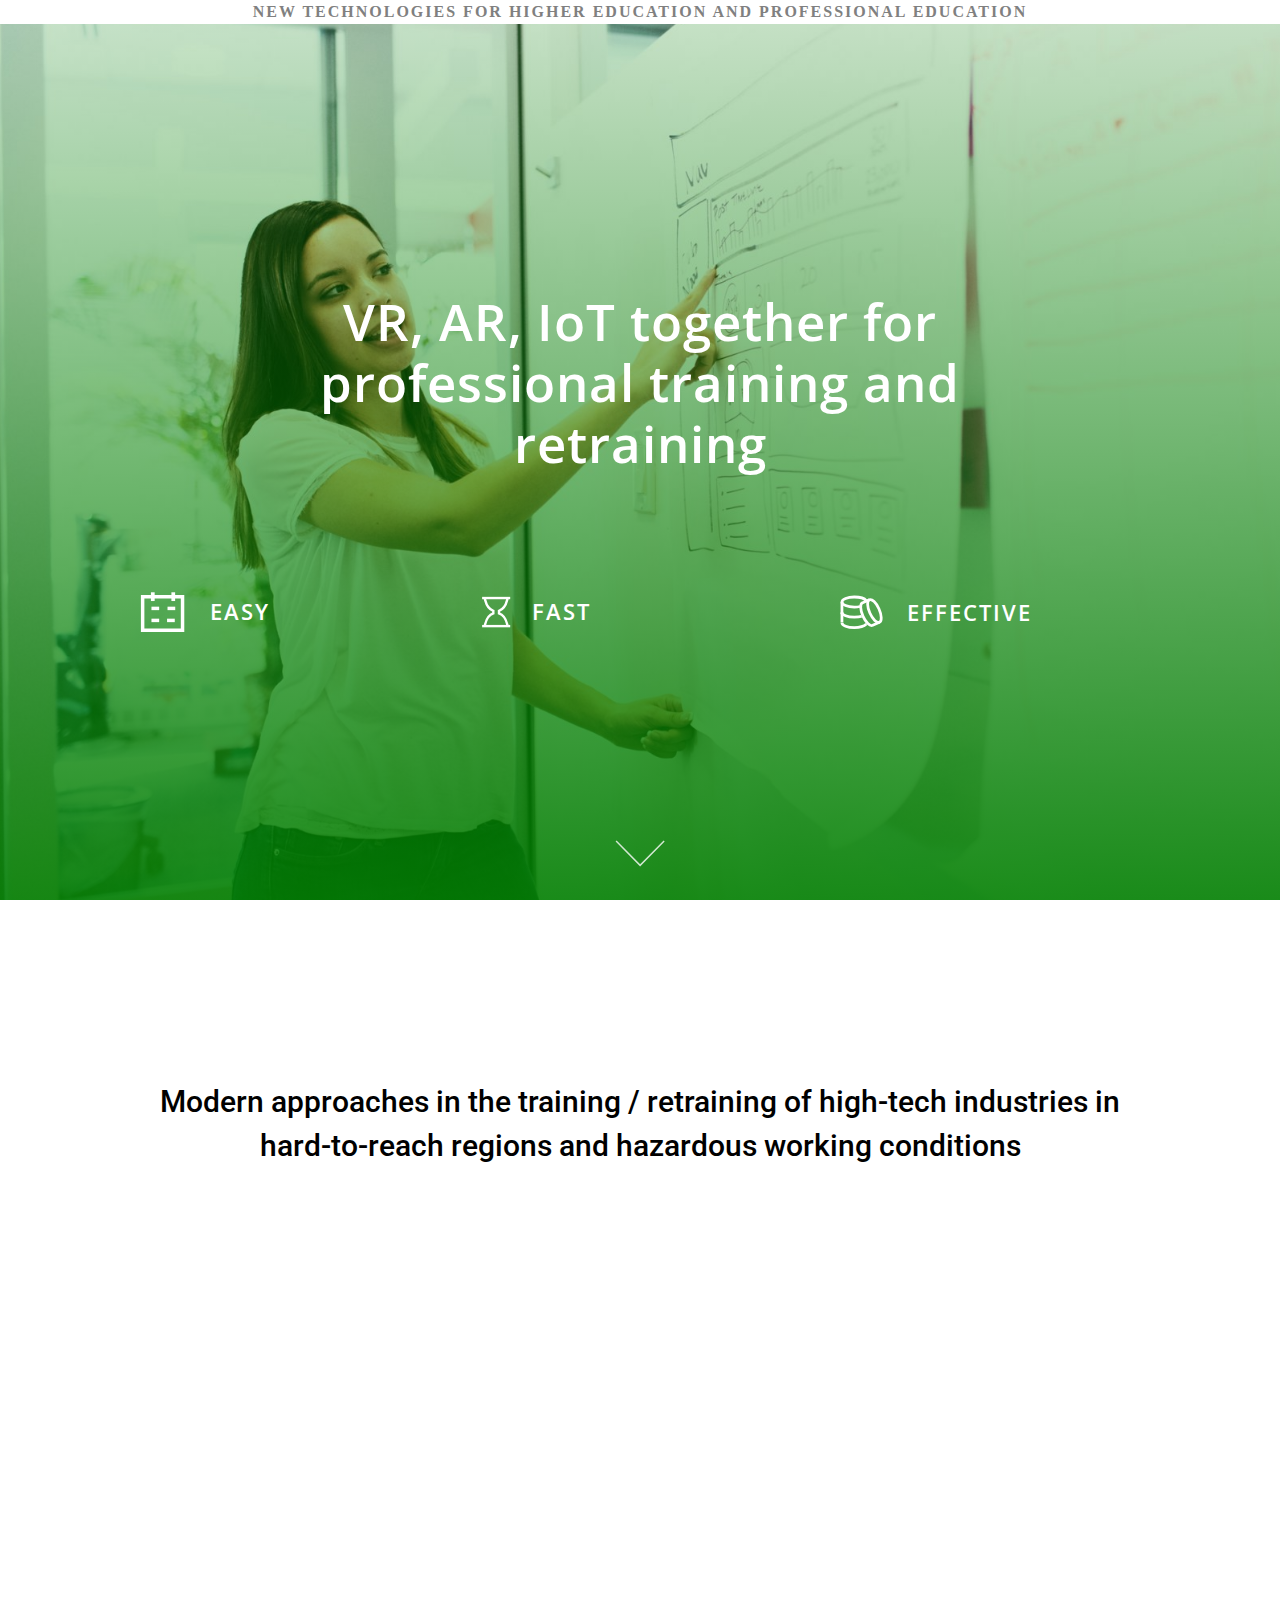
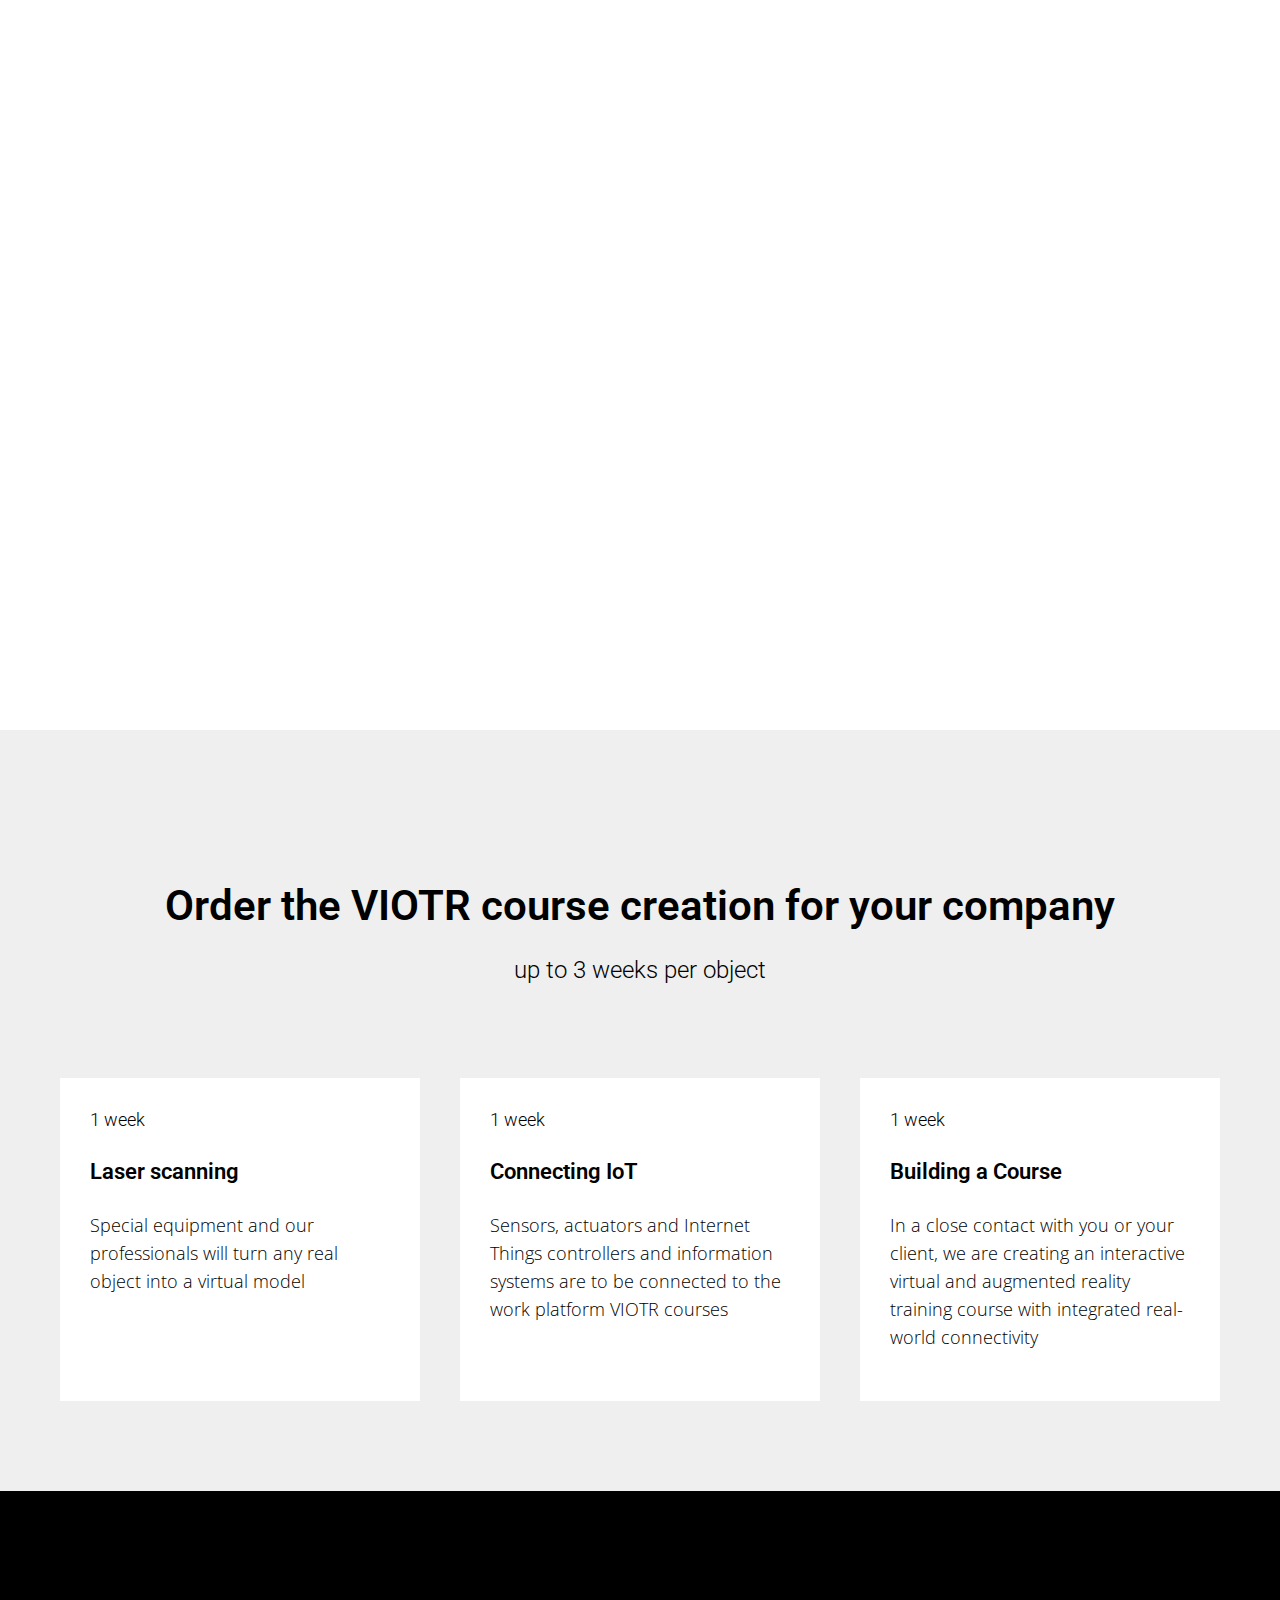
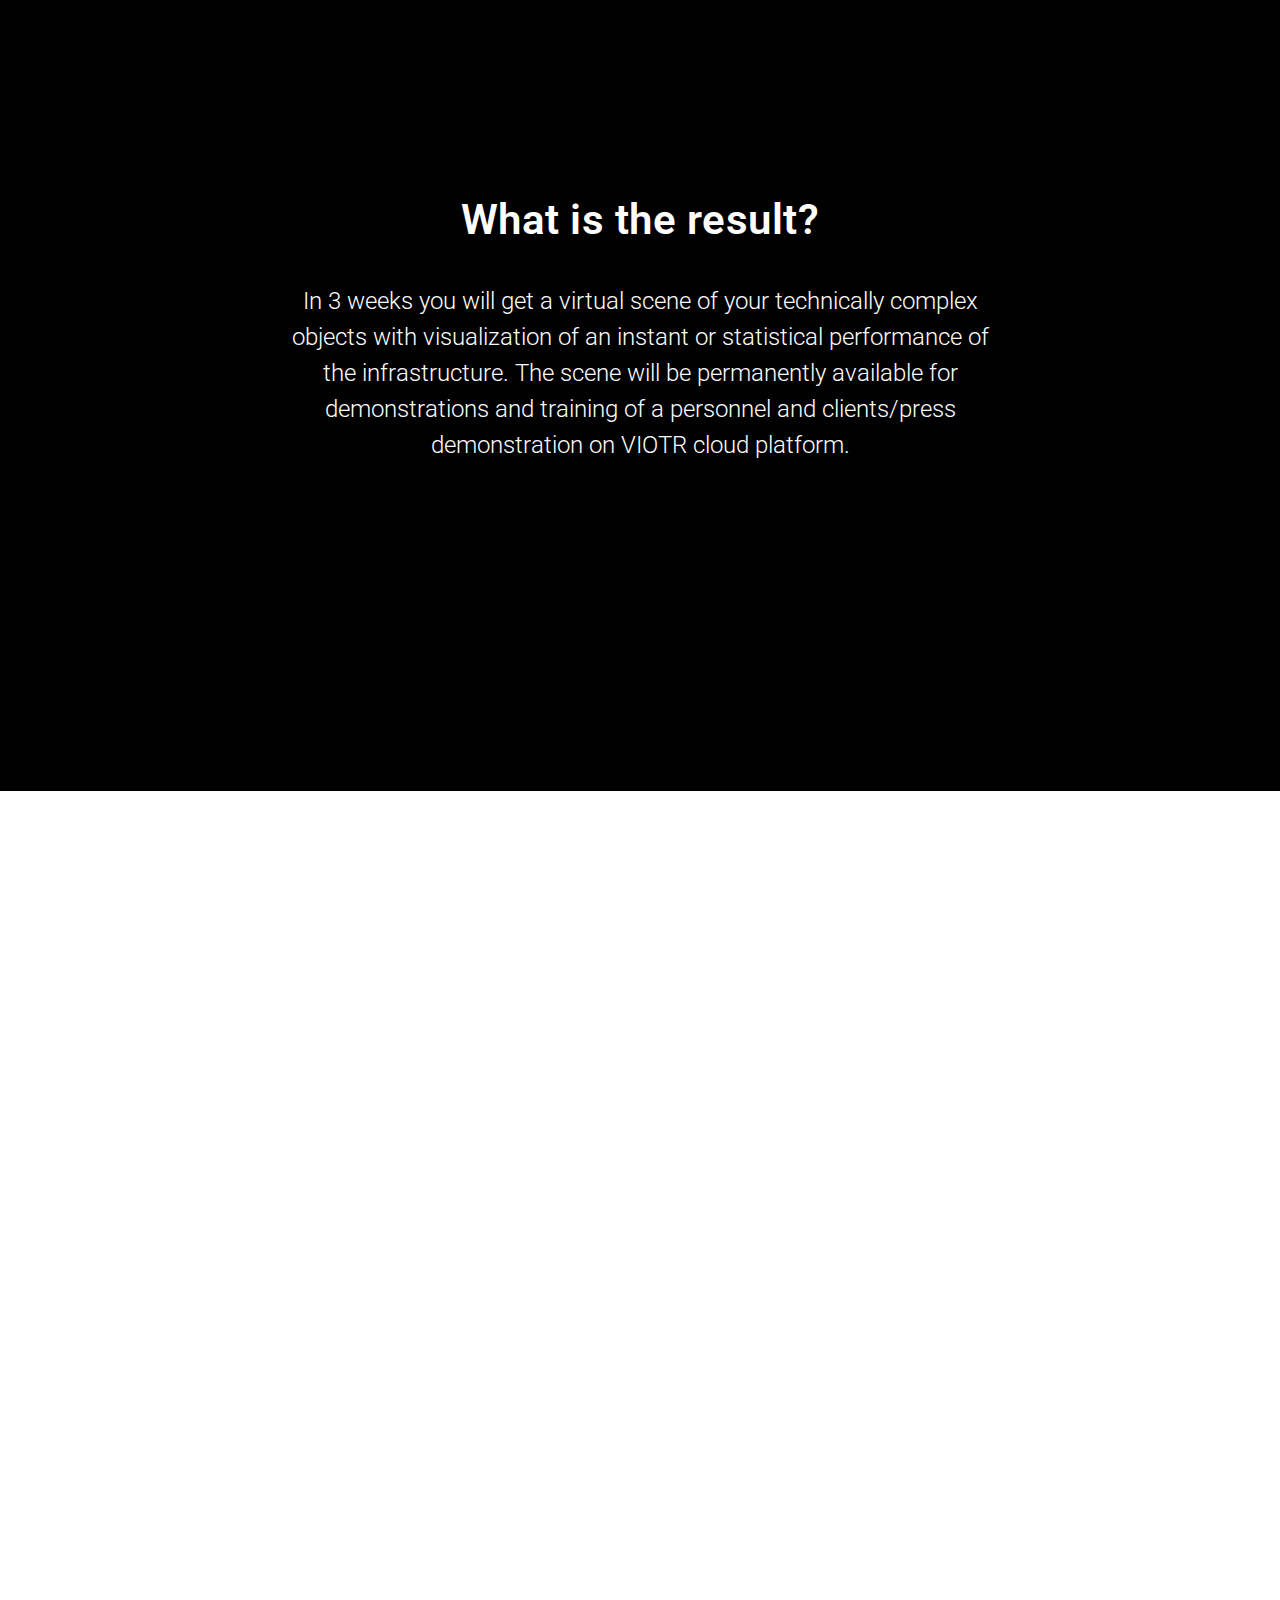
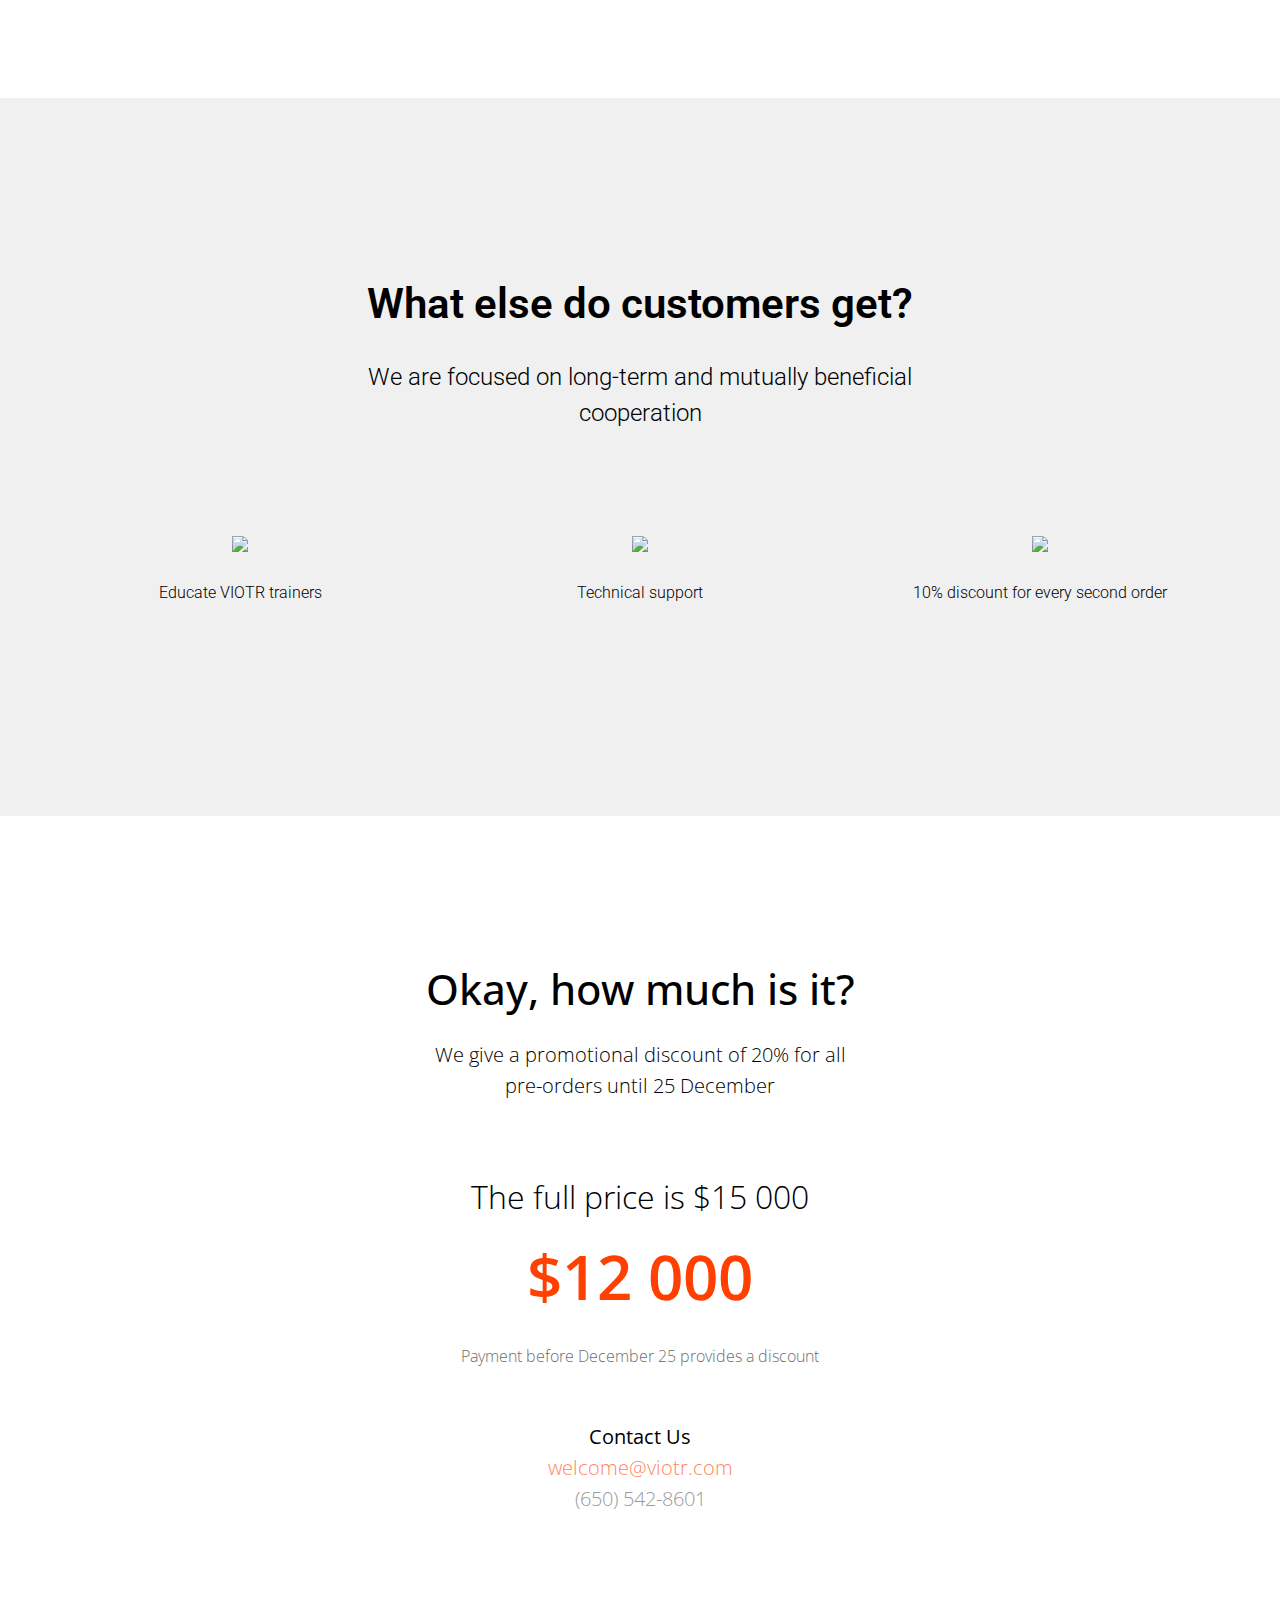
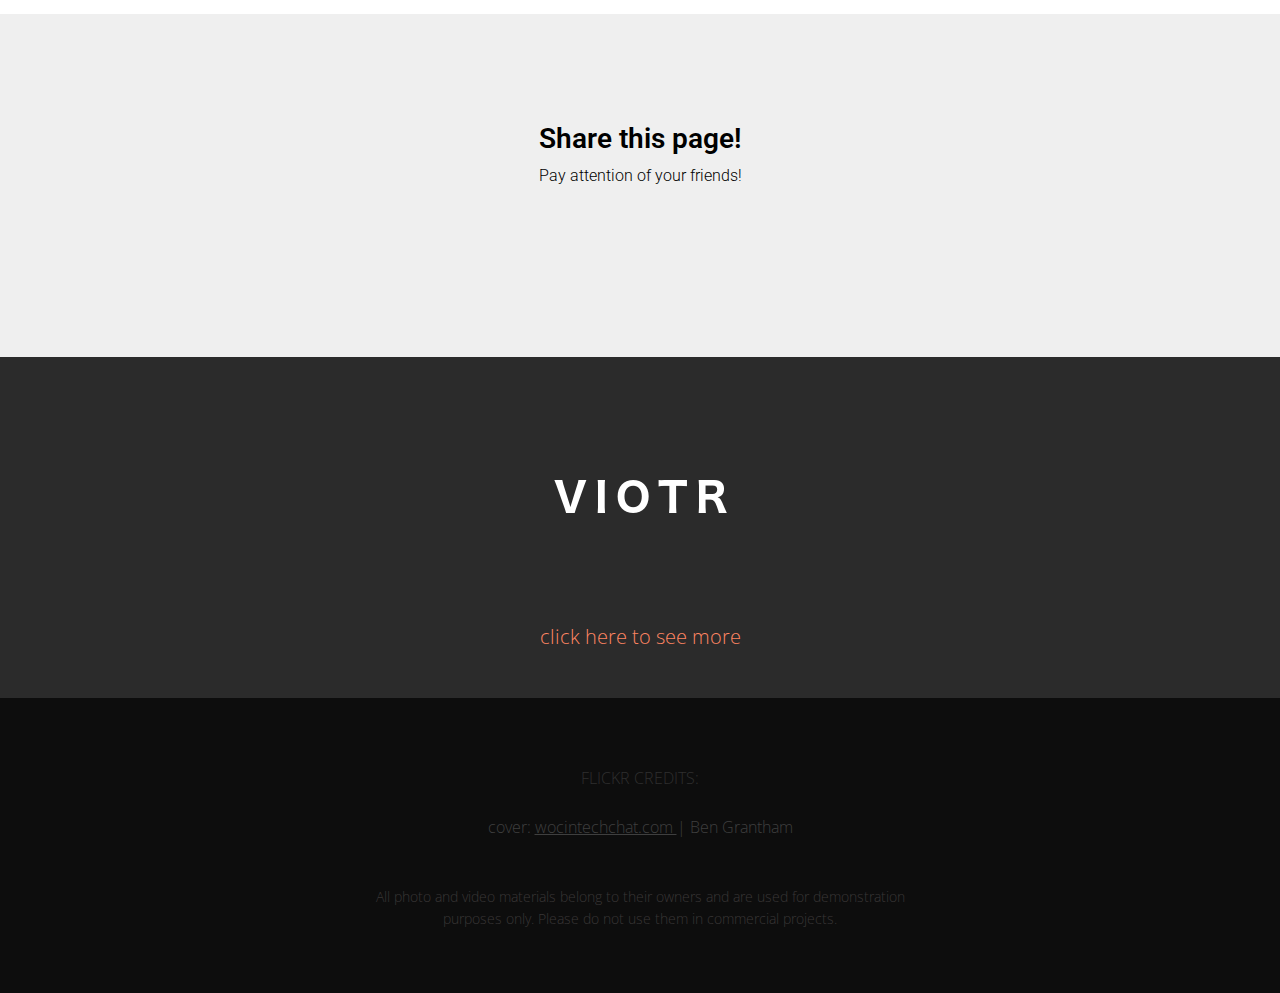
==== commit 4a962066: "fix" ====
--- a/index.html
+++ b/index.html
@@ -106,7 +106,7 @@
 </div> 
 </div> 
 <div class='t396__elem tn-elem tn-elem__373959941470210011265' data-elem-id='1470210011265' data-elem-type='text'	data-field-top-value="162.5"	data-field-top-res-960-value="208.5"	data-field-top-res-640-value="-64.5"	data-field-top-res-480-value="-47.5"	data-field-top-res-320-value="255.5"	data-field-left-value="-310"	data-field-left-res-960-value="-350"	data-field-left-res-640-value="0"	data-field-left-res-480-value="1"	data-field-left-res-320-value="0"	data-field-width-value="240"	data-field-width-res-960-value="240"	data-field-width-res-640-value="190"	data-field-width-res-480-value="460"	data-field-width-res-320-value="300"	data-field-axisy-value="center"	data-field-axisx-value="center"	data-field-container-value="grid"	data-field-topunits-value=""	data-field-leftunits-value=""	data-field-heightunits-value=""	data-field-widthunits-value="" > 
-<div class='tn-atom' field='tn_text_1470210011265' >EASIER
+<div class='tn-atom' field='tn_text_1470210011265' >EASY
 </div> 
 </div> 
 <div class='t396__elem tn-elem tn-elem__373959941482418422912' data-elem-id='1482418422912' data-elem-type='image'	data-field-top-value="-33"	data-field-top-res-320-value="-39"	data-field-left-value="0"	data-field-left-res-320-value="2"	data-field-width-value="50"	data-field-width-res-320-value="40"	data-field-axisy-value="bottom"	data-field-axisx-value="center"	data-field-container-value="window"	data-field-topunits-value=""	data-field-leftunits-value=""	data-field-heightunits-value=""	data-field-widthunits-value="" > 
@@ -119,7 +119,7 @@
 </div> 
 </div> 
 <div class='t396__elem tn-elem tn-elem__373959941482252370403' data-elem-id='1482252370403' data-elem-type='text'	data-field-top-value="161.5"	data-field-top-res-960-value="208.5"	data-field-top-res-640-value="94.5"	data-field-top-res-480-value="106.5"	data-field-top-res-320-value="99.5"	data-field-left-value="27"	data-field-left-res-960-value="1"	data-field-left-res-640-value="0"	data-field-left-res-480-value="1"	data-field-left-res-320-value="0"	data-field-width-value="270"	data-field-width-res-960-value="240"	data-field-width-res-640-value="330"	data-field-width-res-480-value="460"	data-field-width-res-320-value="300"	data-field-axisy-value="center"	data-field-axisx-value="center"	data-field-container-value="grid"	data-field-topunits-value=""	data-field-leftunits-value=""	data-field-heightunits-value=""	data-field-widthunits-value="" > 
-<div class='tn-atom' field='tn_text_1482252370403' >FASTER
+<div class='tn-atom' field='tn_text_1482252370403' >FAST
 </div> 
 </div> 
 <div class='t396__elem tn-elem tn-elem__373959941482424126279' data-elem-id='1482424126279' data-elem-type='text'	data-field-top-value="-139"	data-field-top-res-960-value="-22"	data-field-top-res-640-value="-27"	data-field-top-res-480-value="-34"	data-field-top-res-320-value="-32"	data-field-left-value="0"	data-field-left-res-960-value="100"	data-field-left-res-640-value="50"	data-field-left-res-480-value="0"	data-field-left-res-320-value="0"	data-field-width-value="370"	data-field-width-res-960-value="940"	data-field-width-res-640-value="620"	data-field-width-res-480-value="460"	data-field-width-res-320-value="290"	data-field-axisy-value="center"	data-field-axisx-value="center"	data-field-container-value="grid"	data-field-topunits-value=""	data-field-leftunits-value=""	data-field-heightunits-value=""	data-field-widthunits-value="" > 
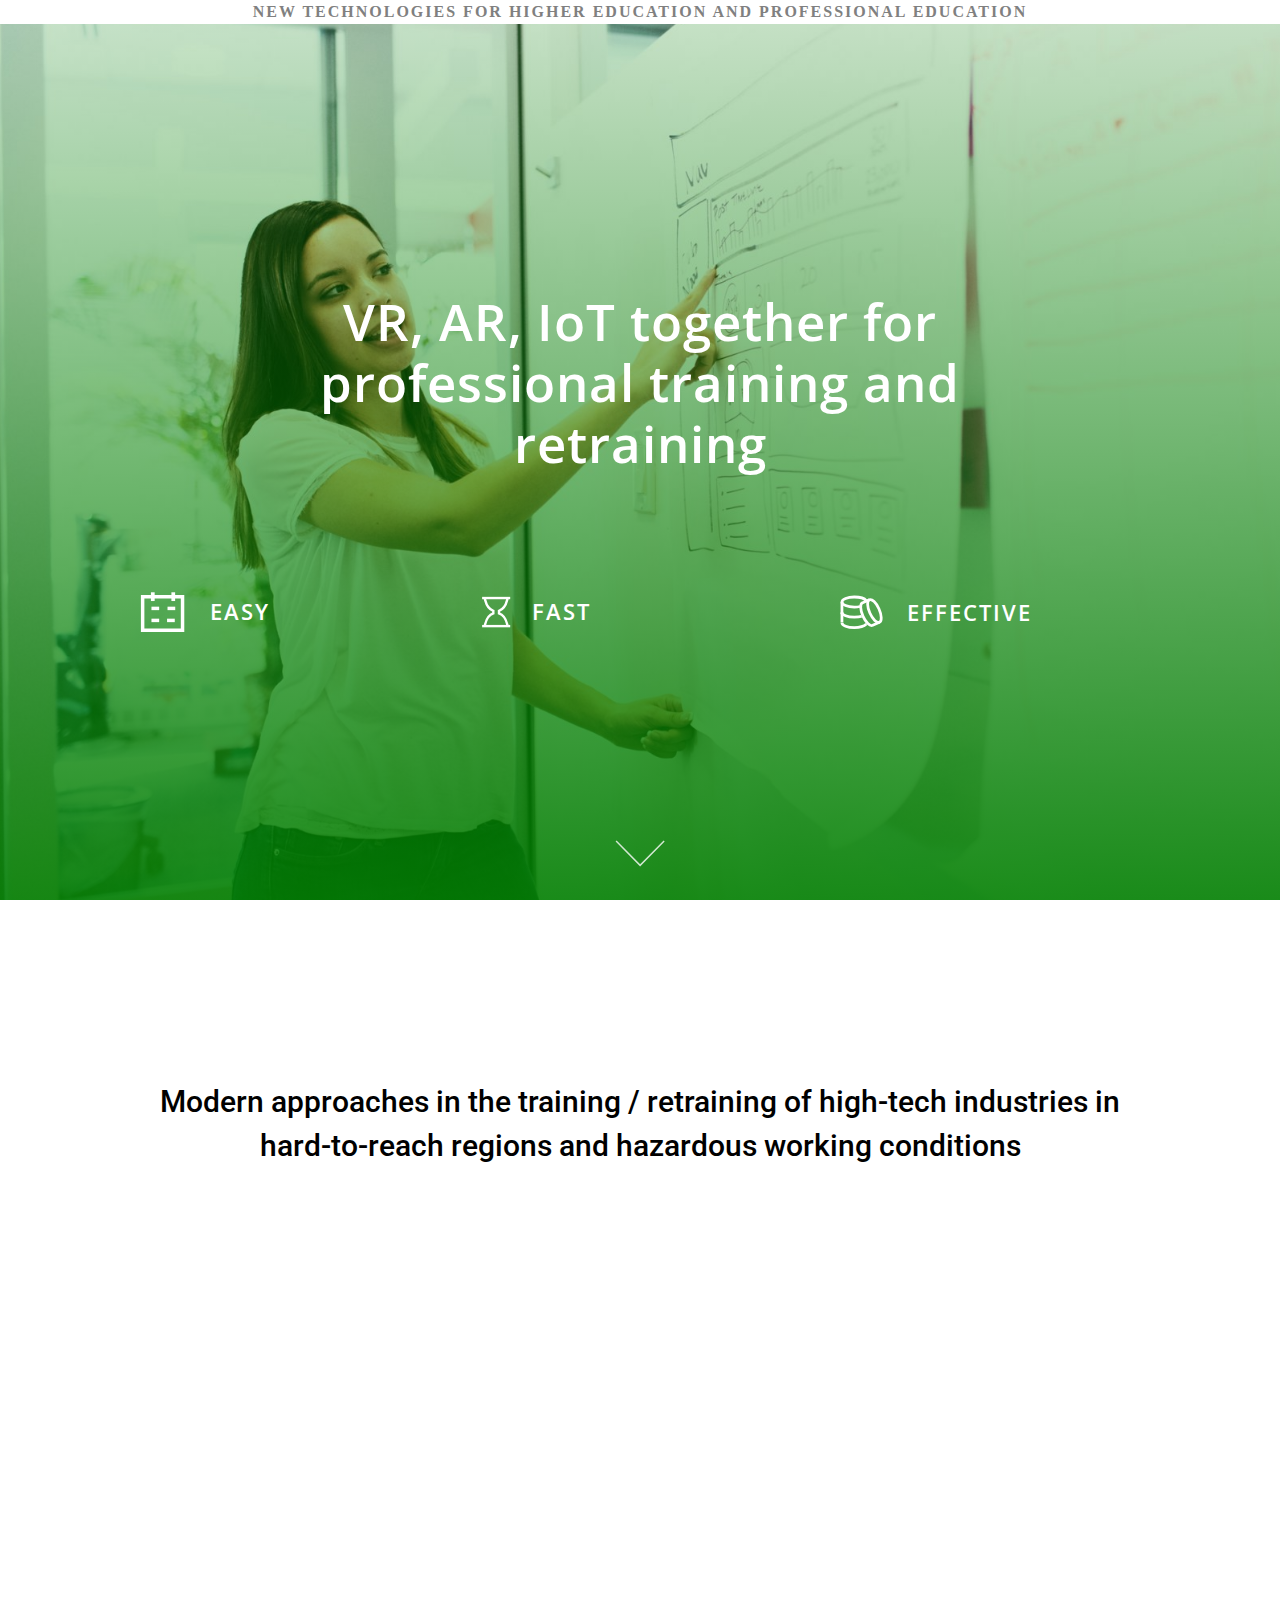
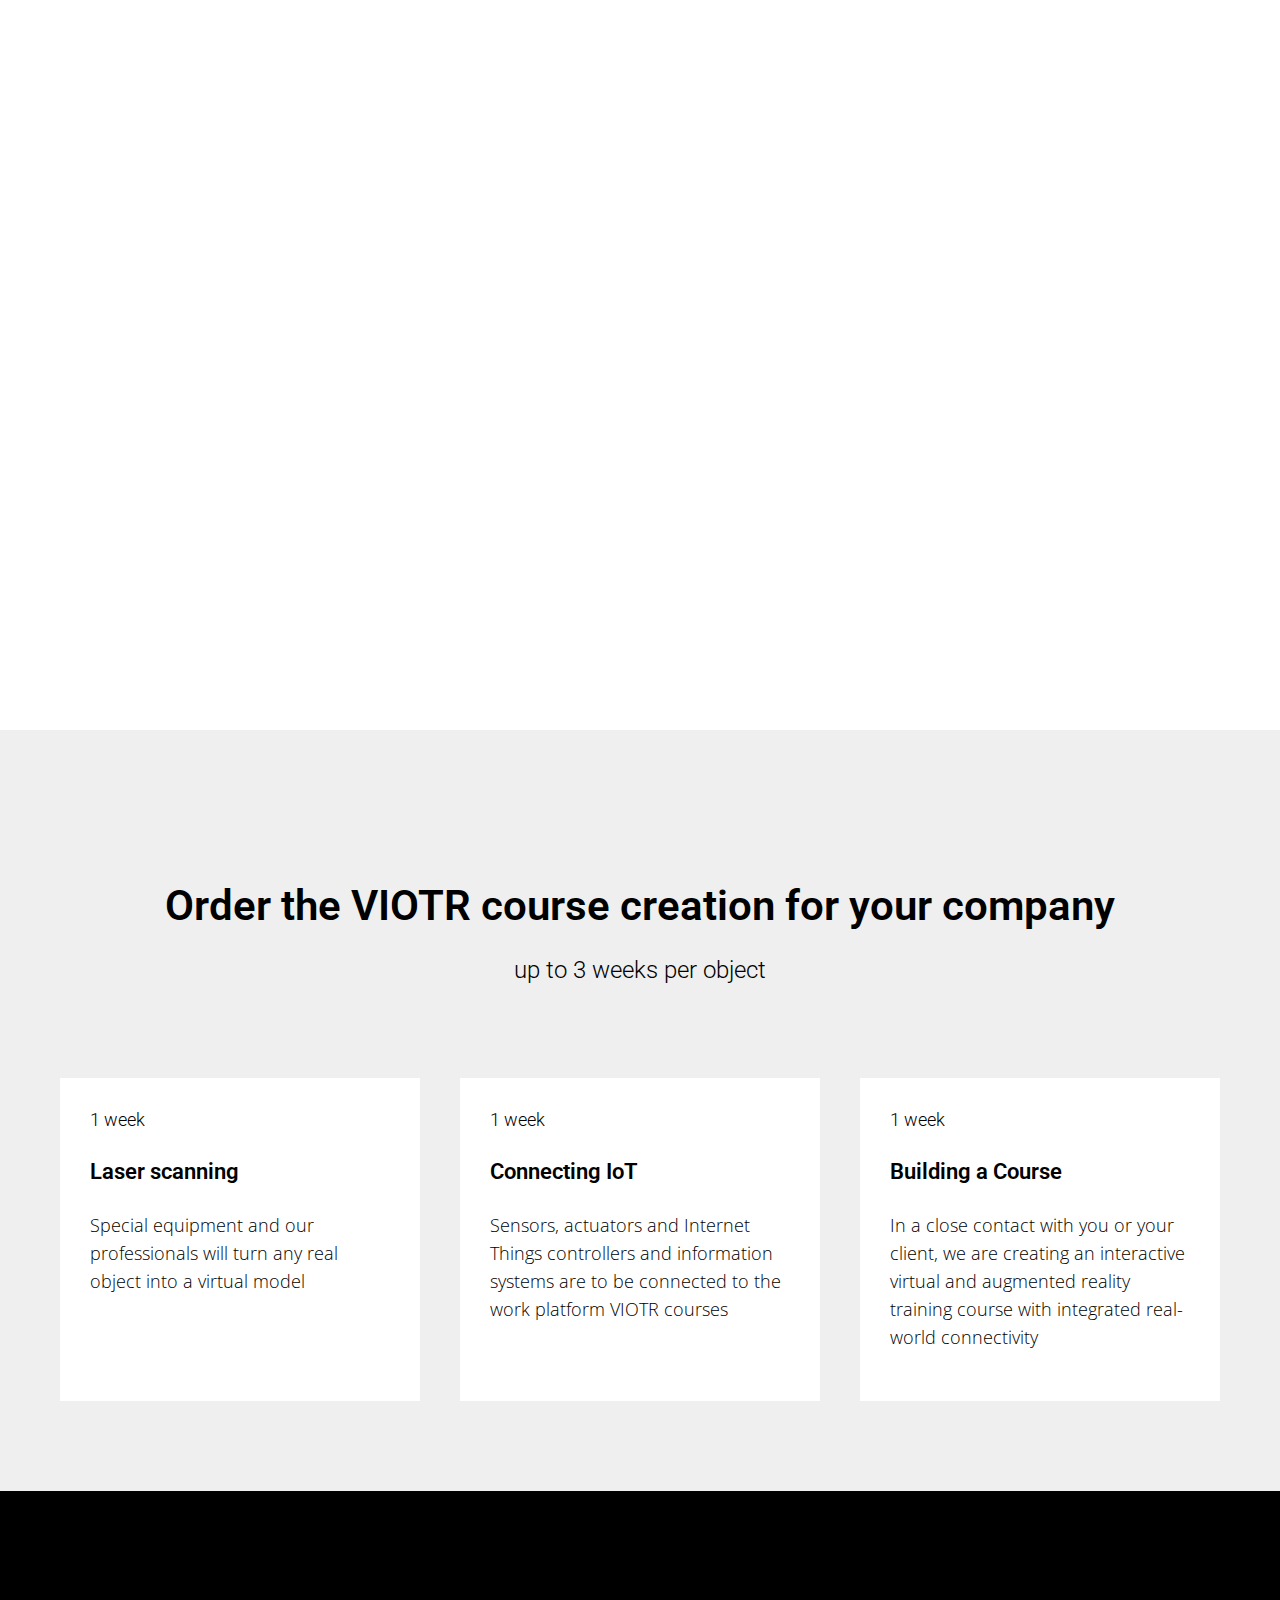
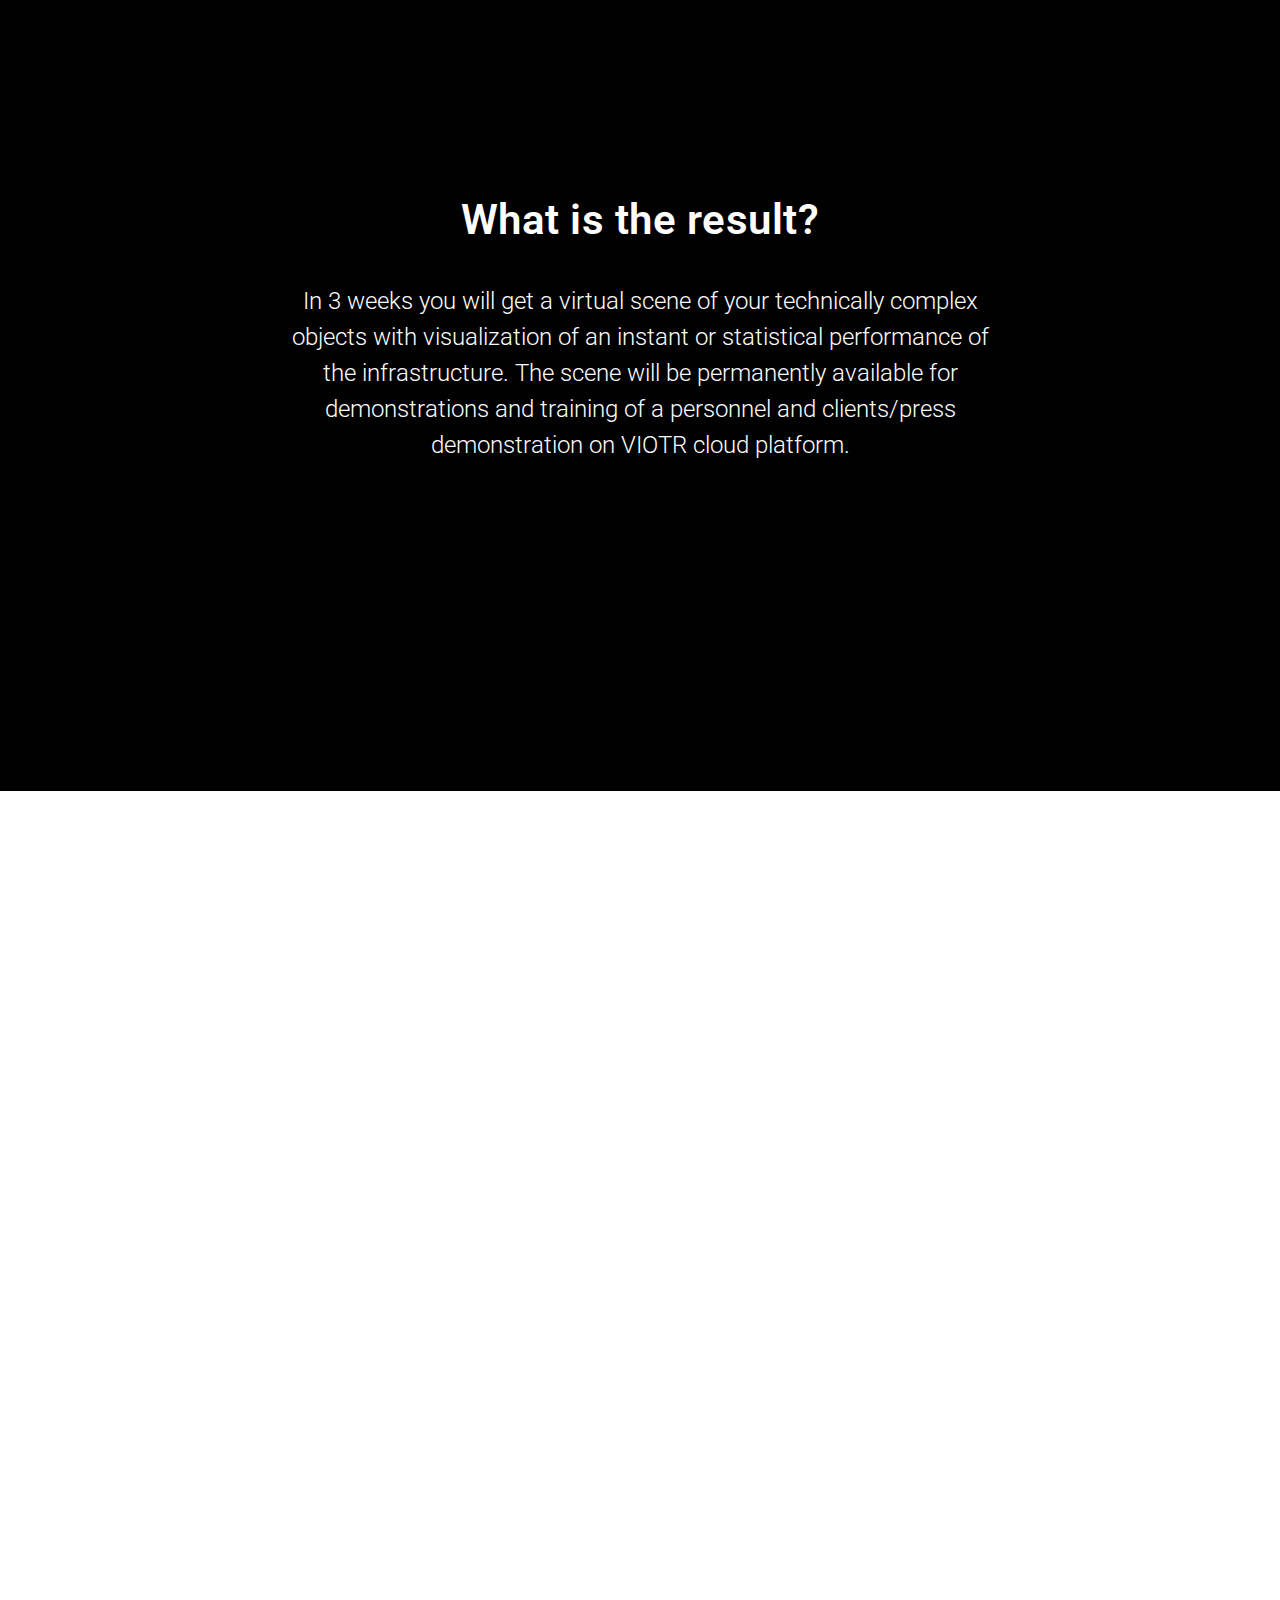
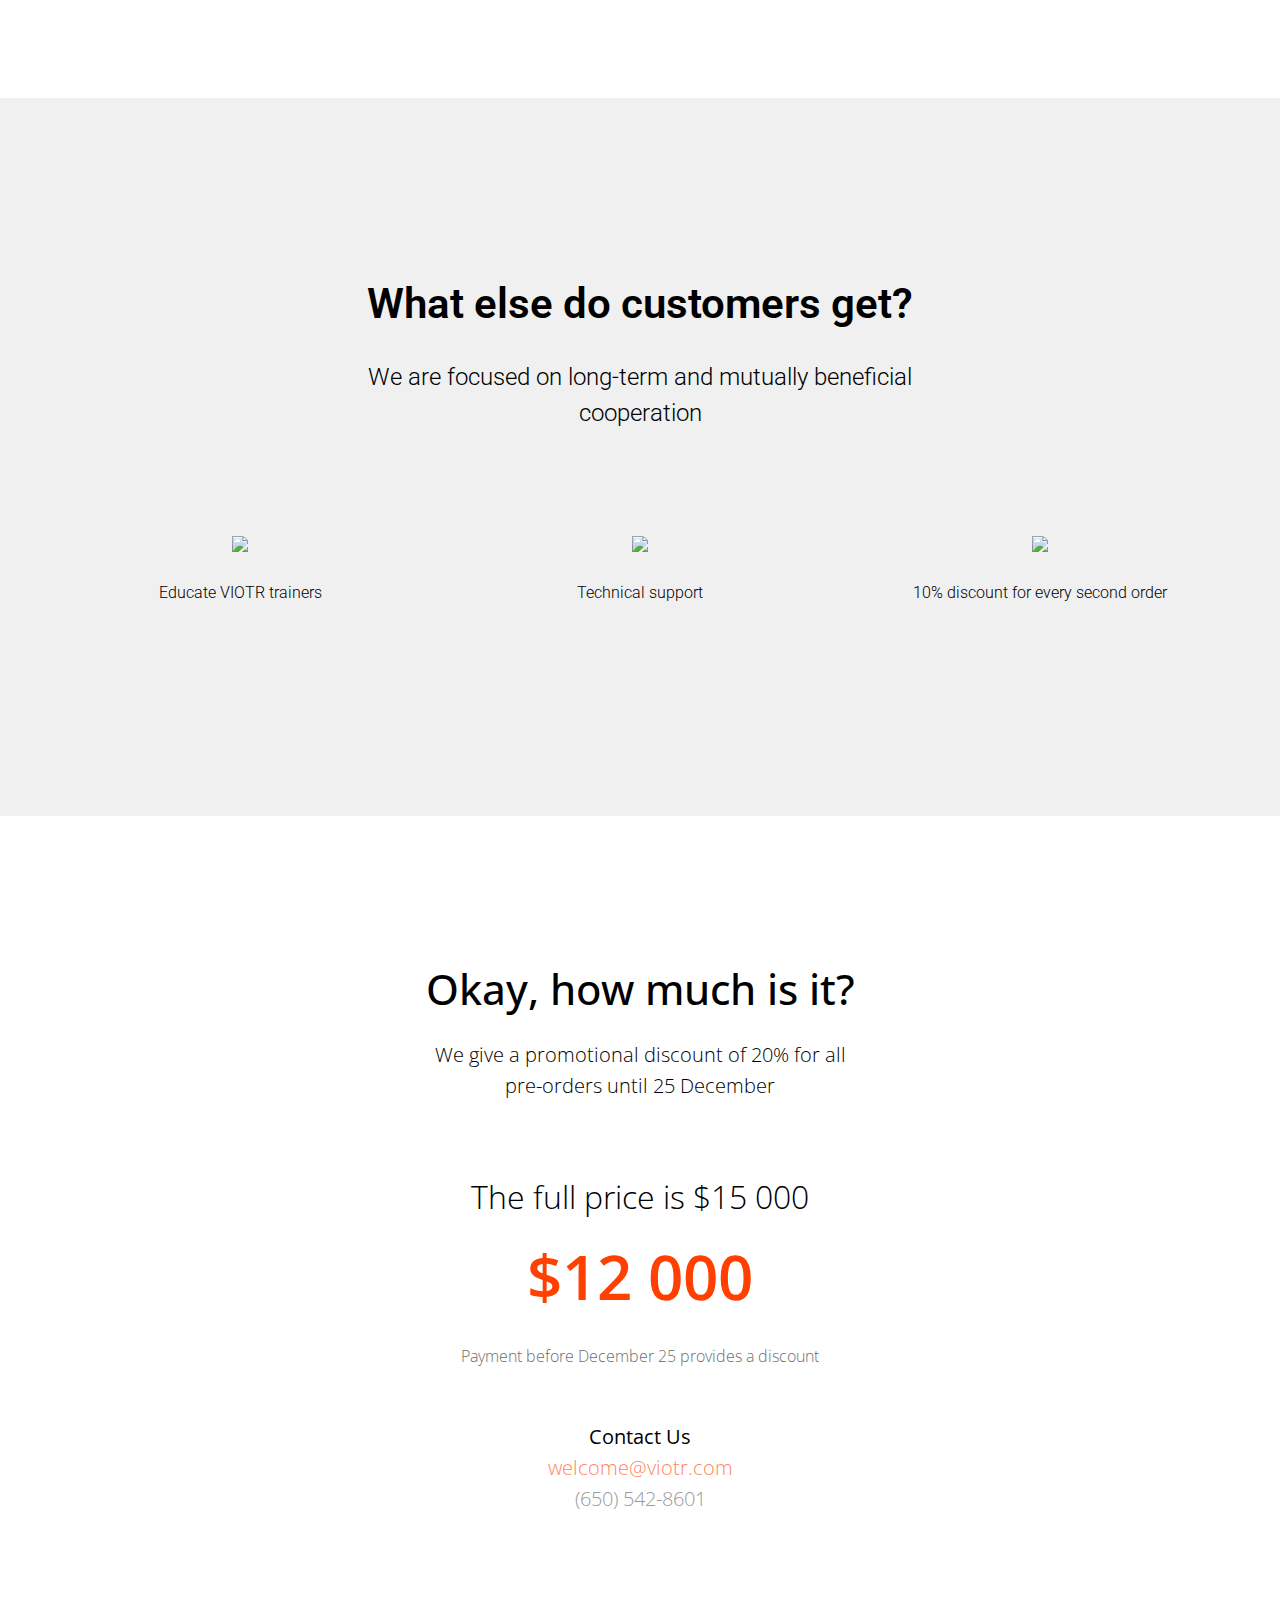
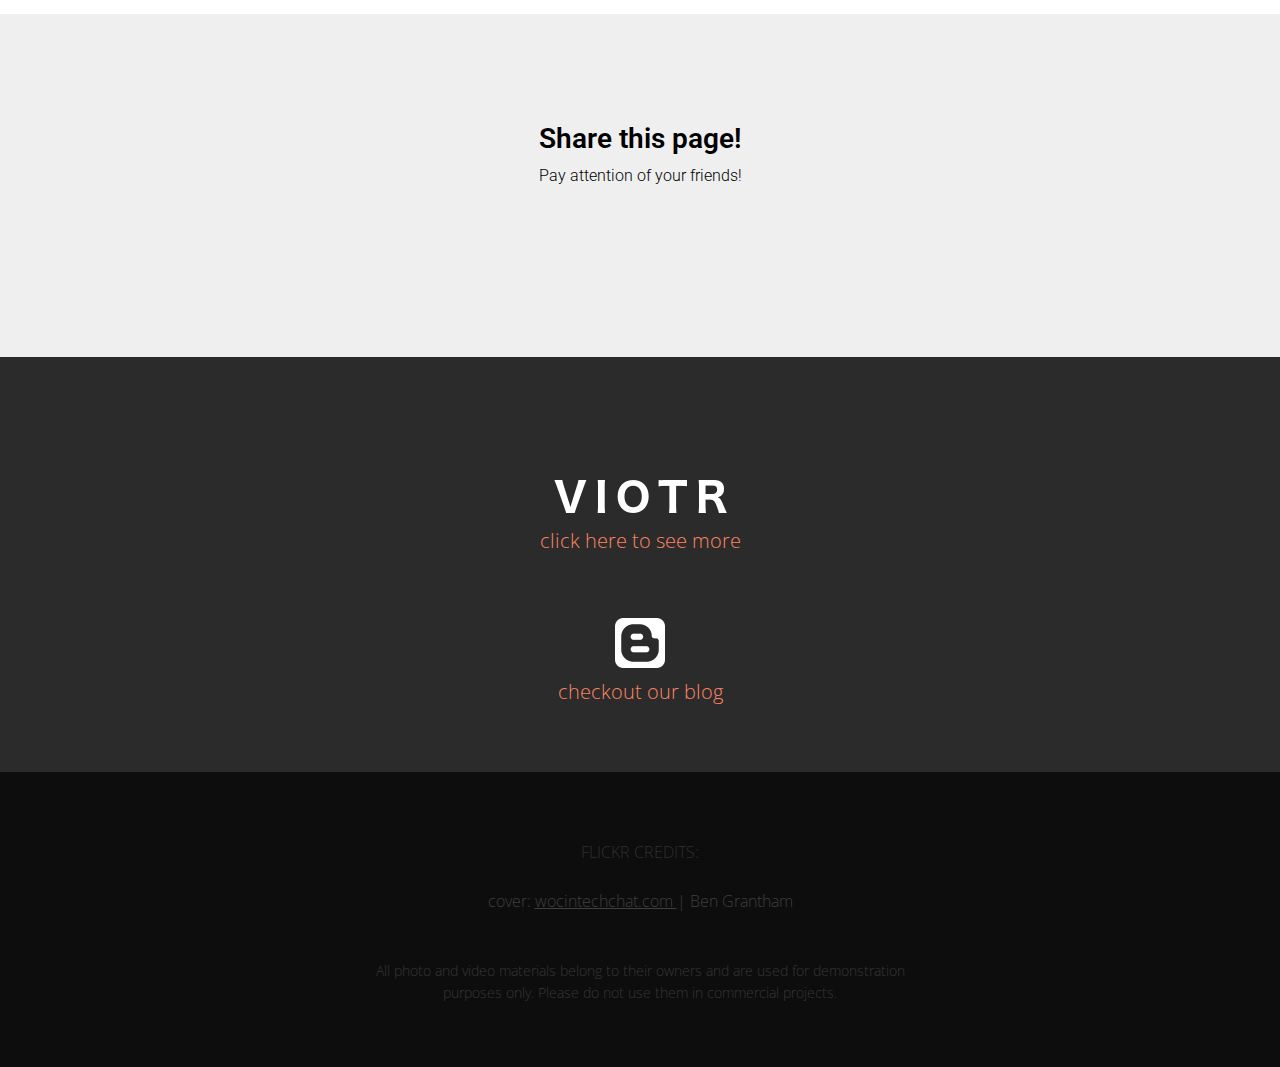
==== commit 1954e825: "+blog link" ====
--- a/index.html
+++ b/index.html
@@ -542,6 +542,10 @@
 </div>
 </div>
 </div>
+
+
+
+
 <div id="rec37396007" class="r t-rec t-rec_pt_30 t-rec_pb_105" style="padding-top:30px;padding-bottom:105px;background-color:#efefef; " data-record-type="151" data-bg-color="#efefef">
 <div class="t-container_100 t014" style="opacity:0.70;">
 <div style="position: relative; right: 50%; float: right;">
@@ -554,18 +558,28 @@
 </div>
 </div>
 </div>
+
+
+
+
+
 <div id="rec37396008" class="r t-rec t-rec_pt_150 t-rec_pb_150" style="padding-top: 100px;padding-bottom: 15px;background-color:#2b2b2b;" data-record-type="564" data-bg-color="#2b2b2b">
 <!-- t564-->
 <div class="t564"> 
-<div class="t-container"> 
+<div class="t-container" style="margin-bottom: 50px;"> 
 <div class="t-col t-col_4 t-prefix_4 t-align_center"> 
-<img src="images/tild6530-6632-4765-a461-666231313536__viotr.png" class="t564__img" imgfield="img" onclick="location.href='index_v2.html';"> 
 
 <div class="t564__small-wrapper"> 
 <div class="t564__text t-text t-text_md" style="" field="text">
-<span style="color: rgb(154, 154, 154);"><a href="index_v2.html">click here to see more</a>
-<br />
-</span>
+<img src="images/tild6530-6632-4765-a461-666231313536__viotr.png" class="t564__img" imgfield="img" onclick="location.href='index_v2.html';" style="margin-bottom: -40px;"> 
+<br />
+<span style="color: rgb(154, 154, 154);"><a href="index_v2.html">click here to see more</a></span>
+<br />
+<br />
+<br />
+<a href="https://viotrblog.blogspot.ru/"><img style="width: 50px;" src="images/blogger_icon.png" border="0"></a>
+<br />
+<span style="color: rgb(154, 154, 154);"><a href="https://viotrblog.blogspot.ru/">checkout our blog</a></span>
 <br />
 </div> 
 </div> 
